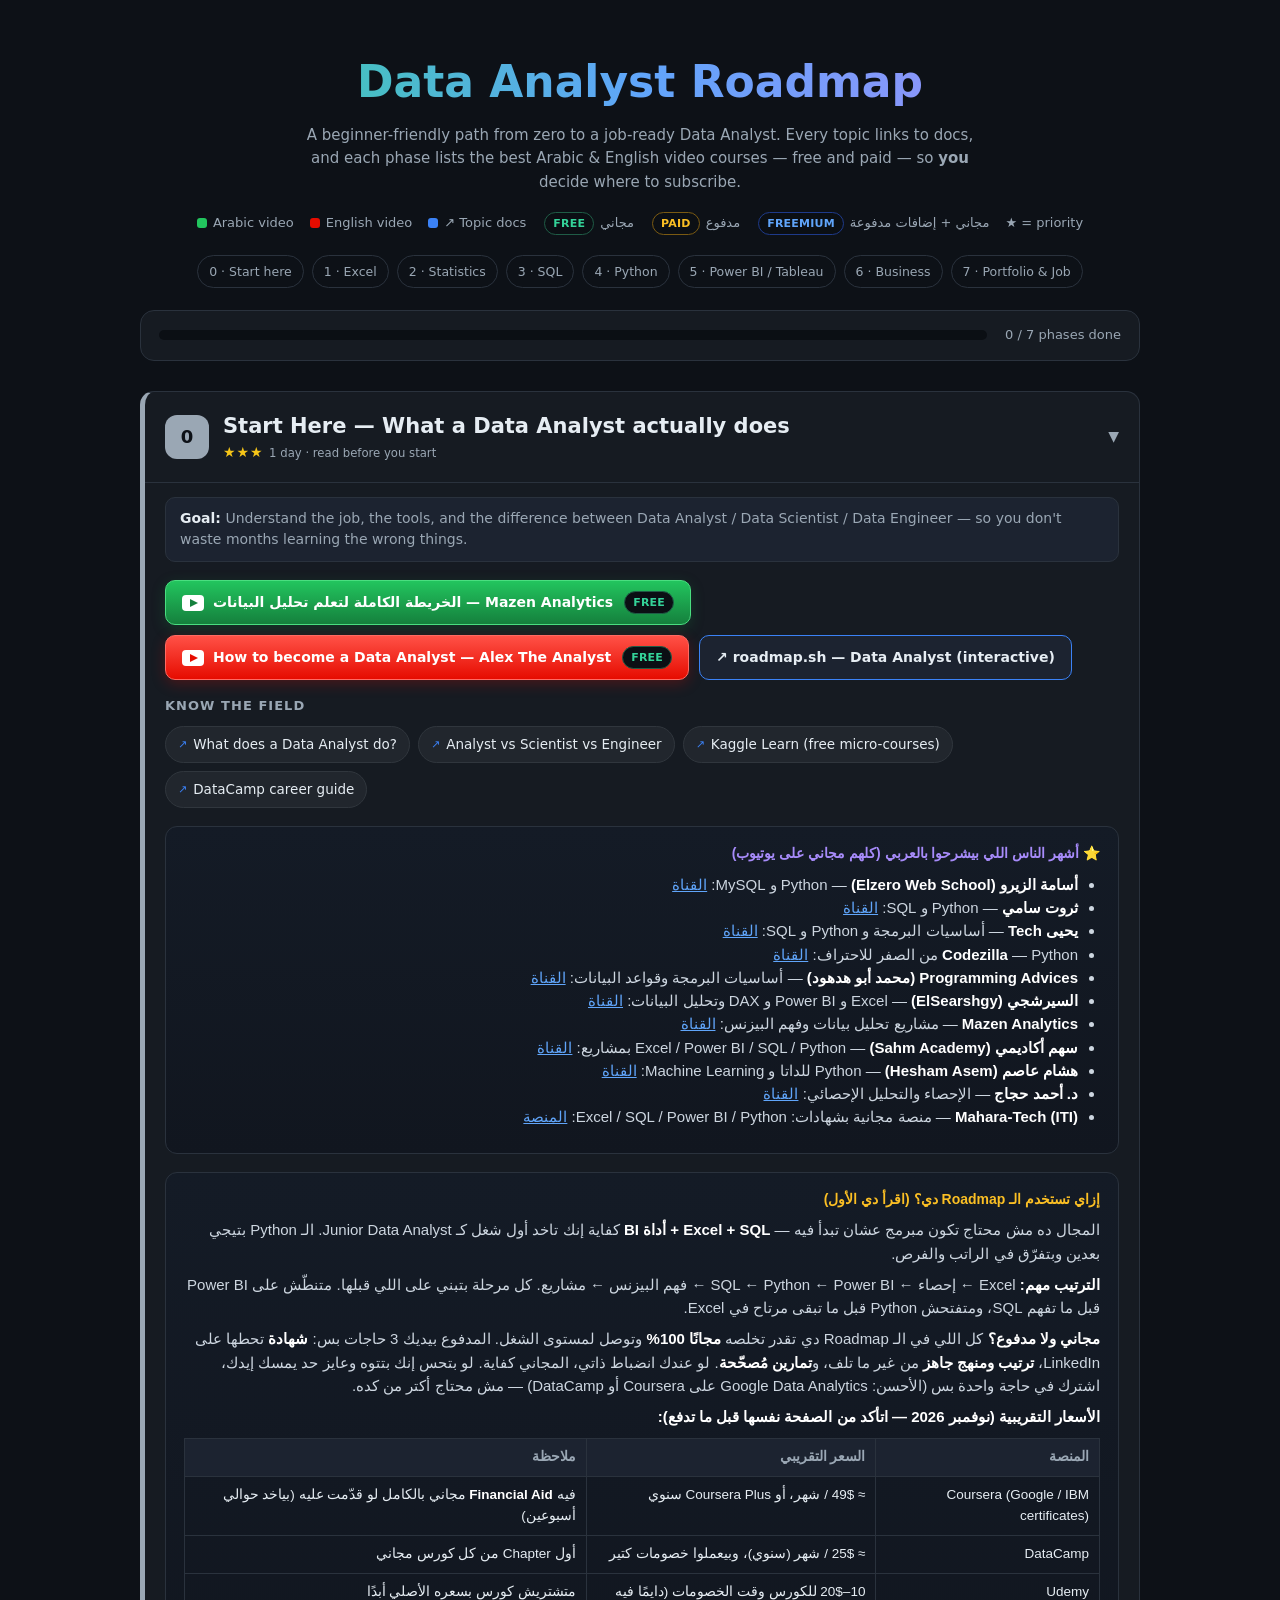
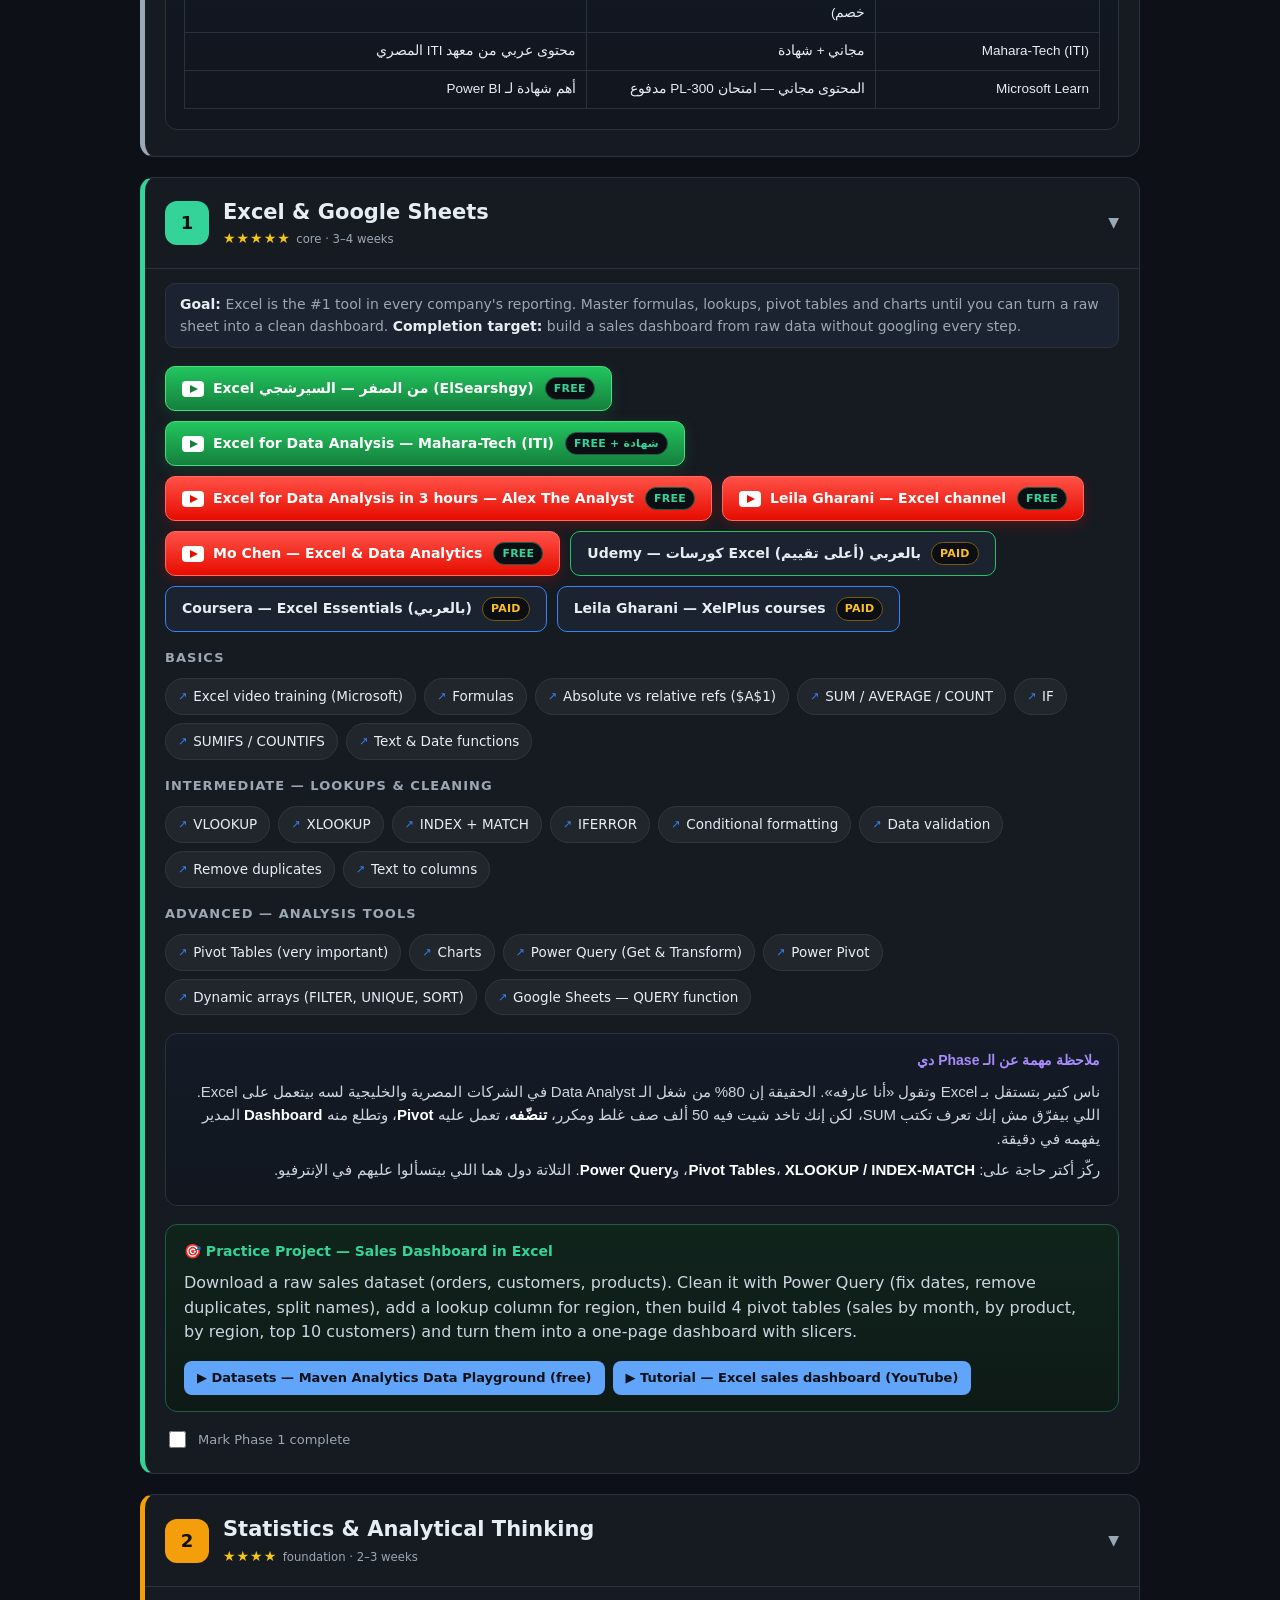
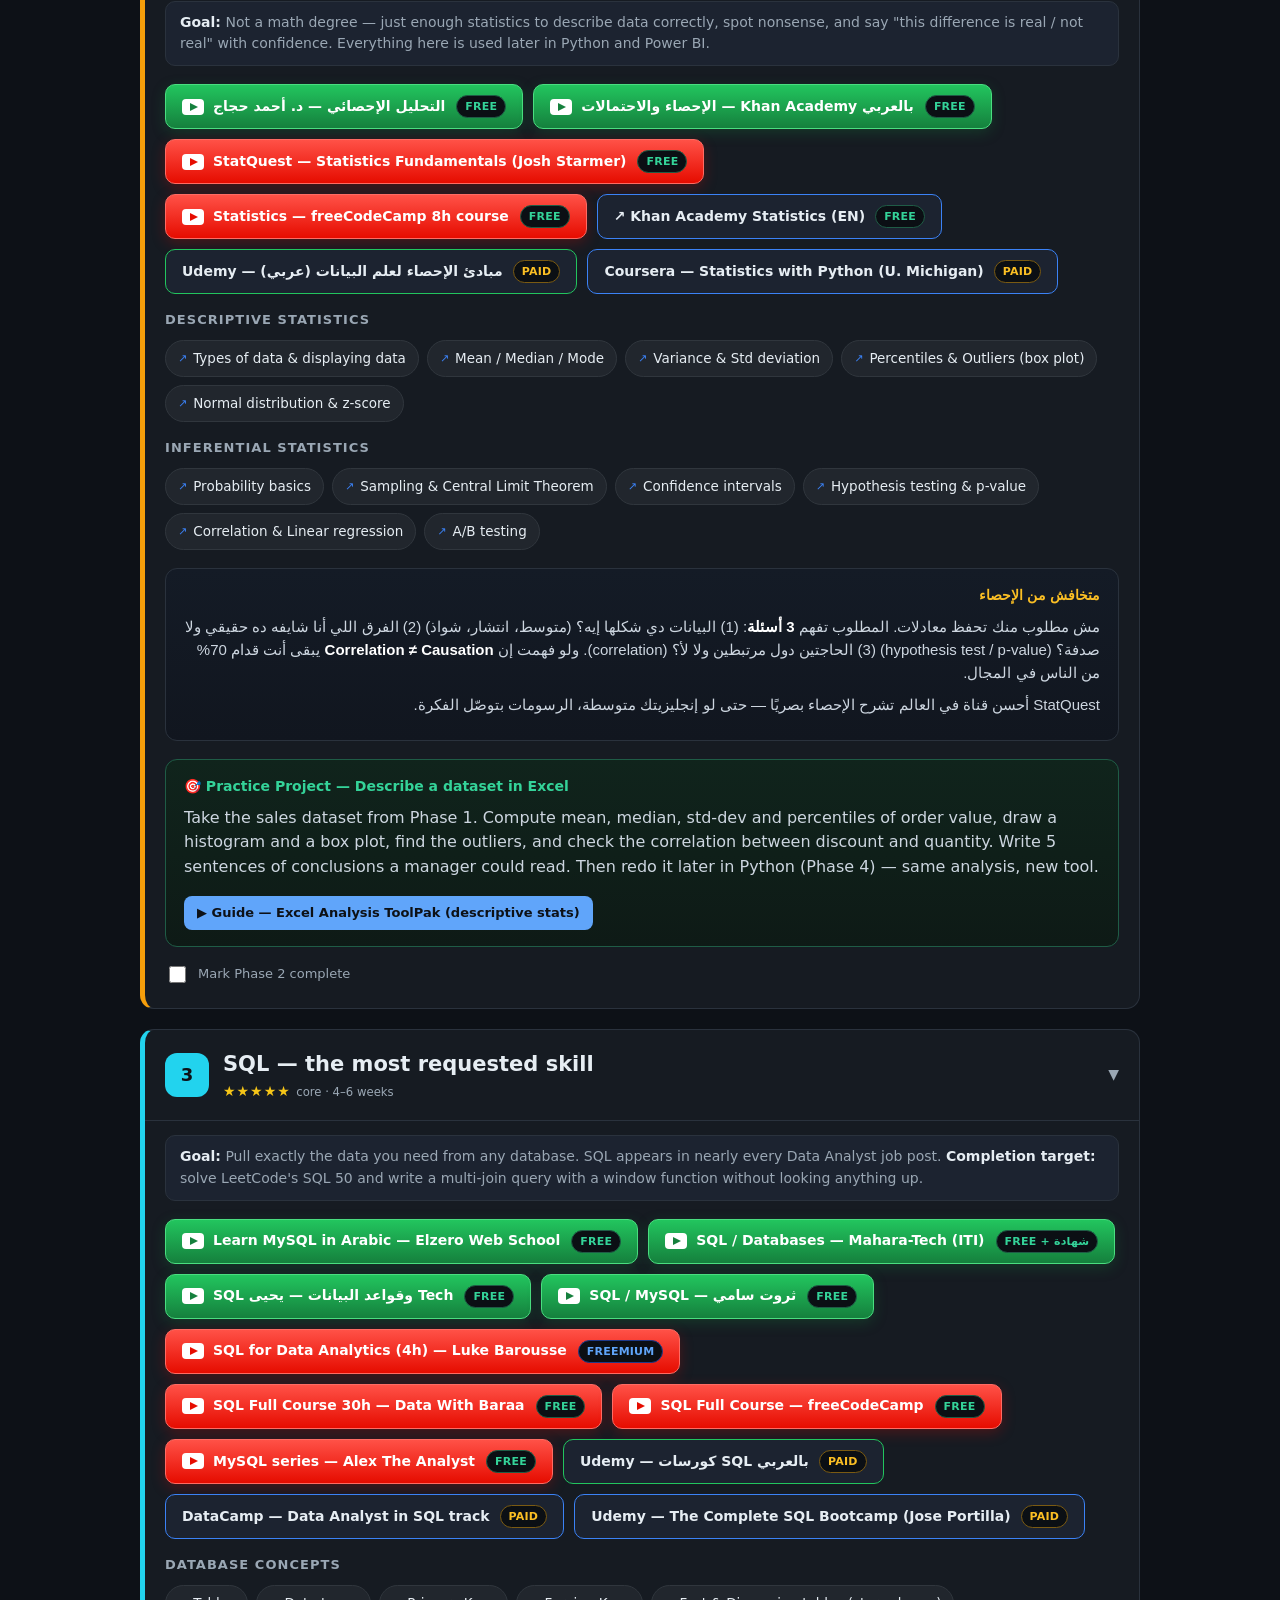
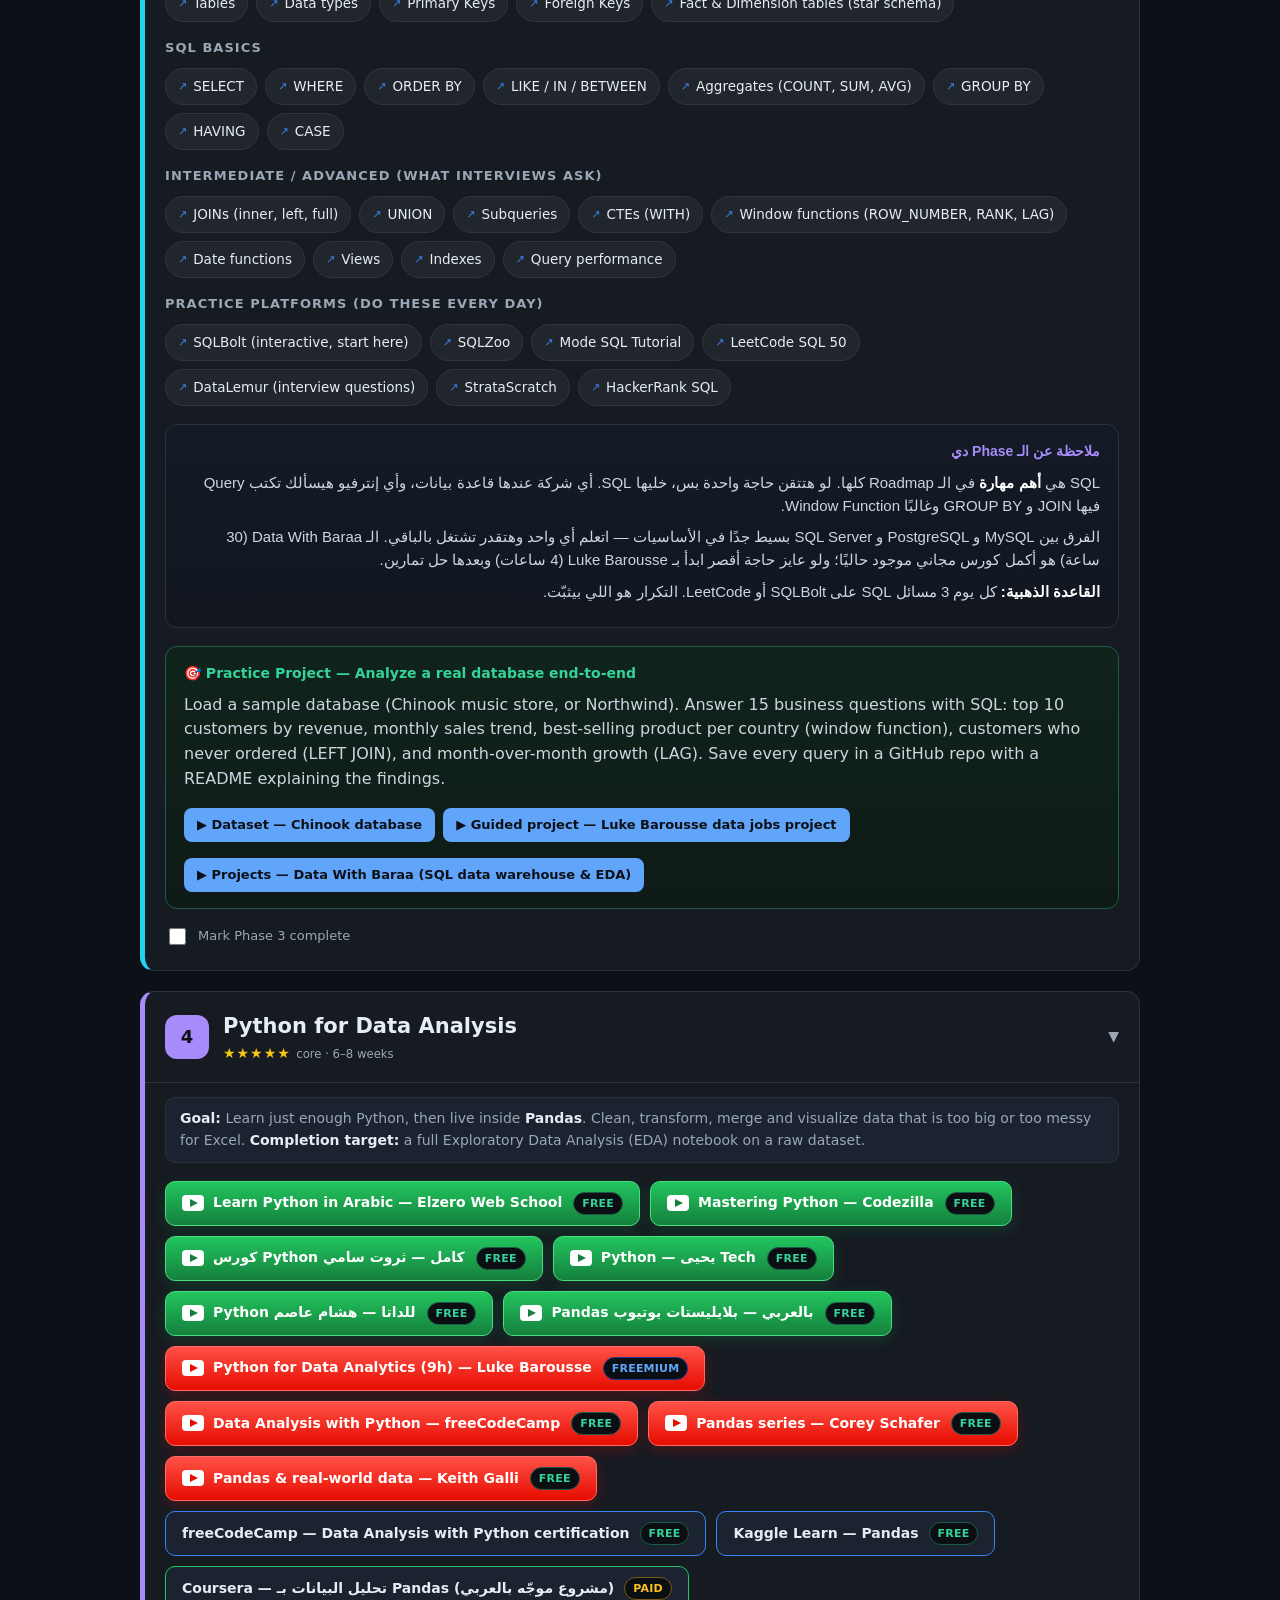
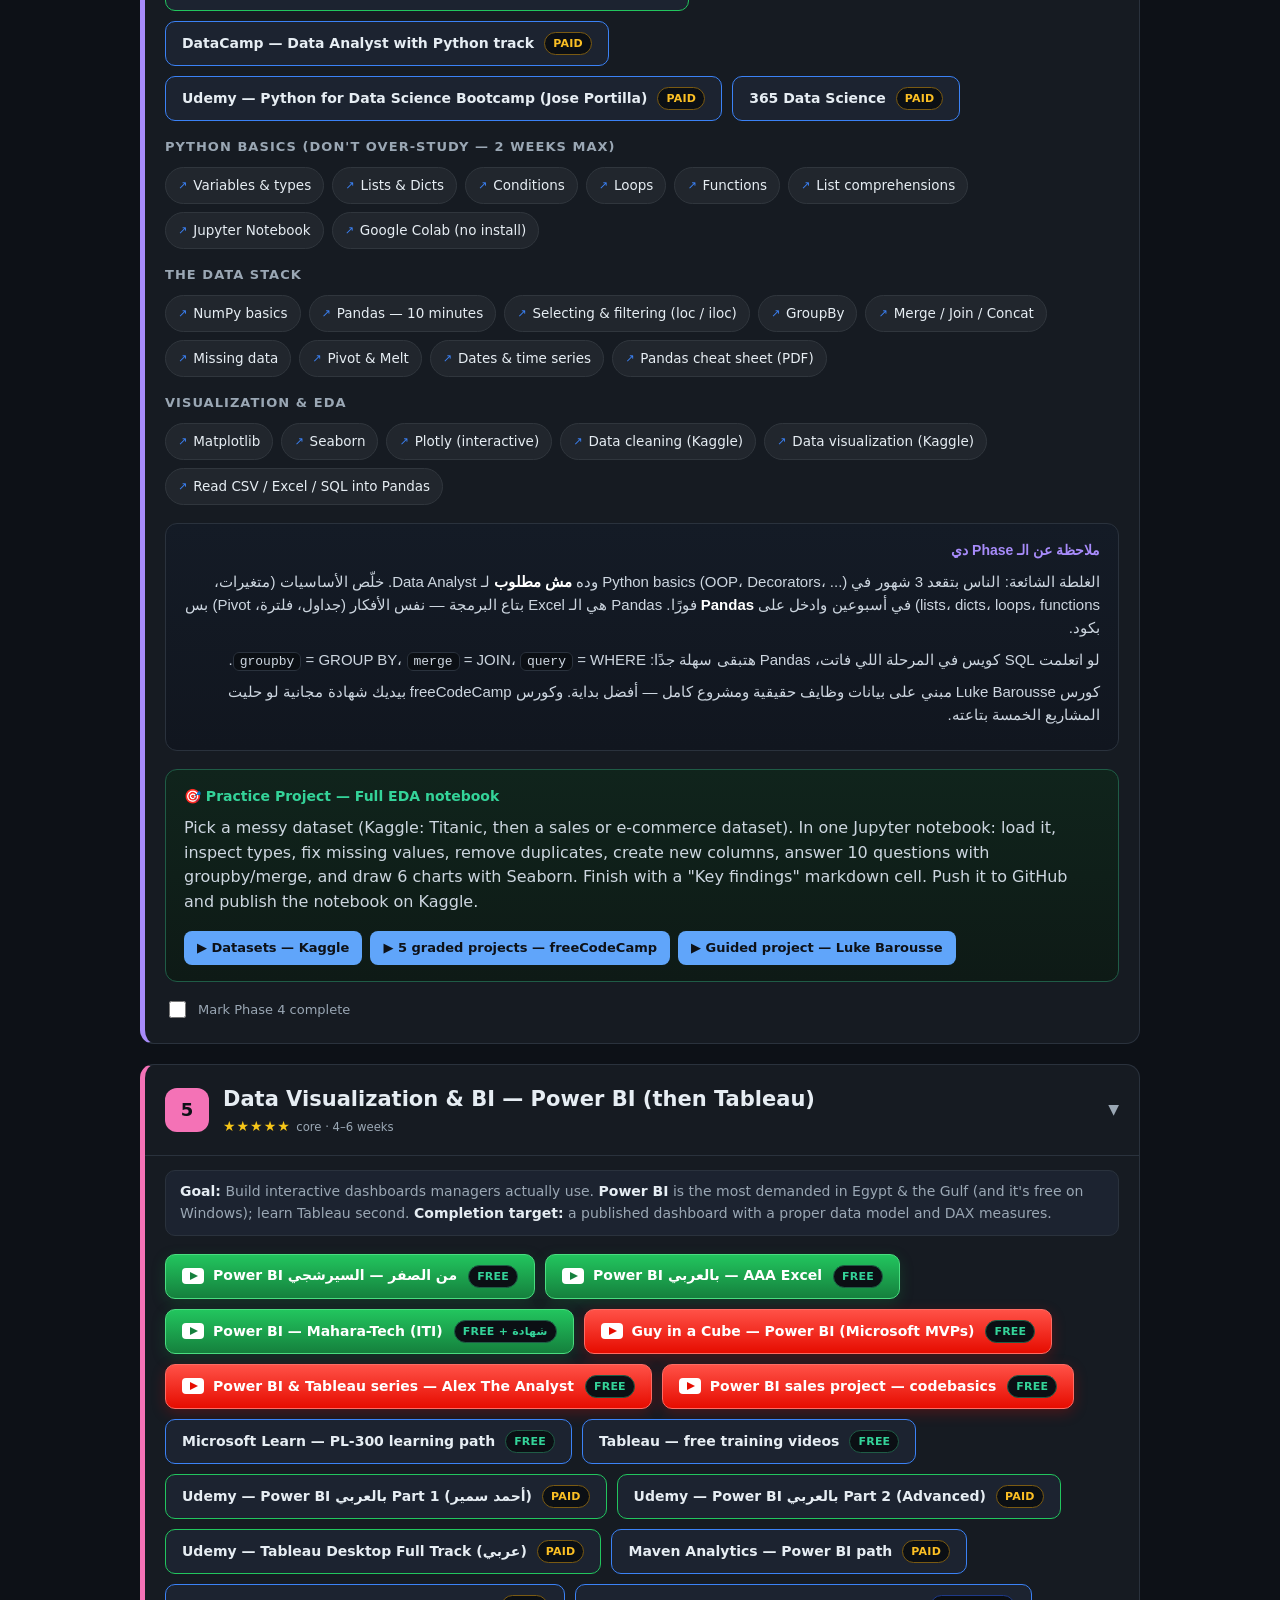
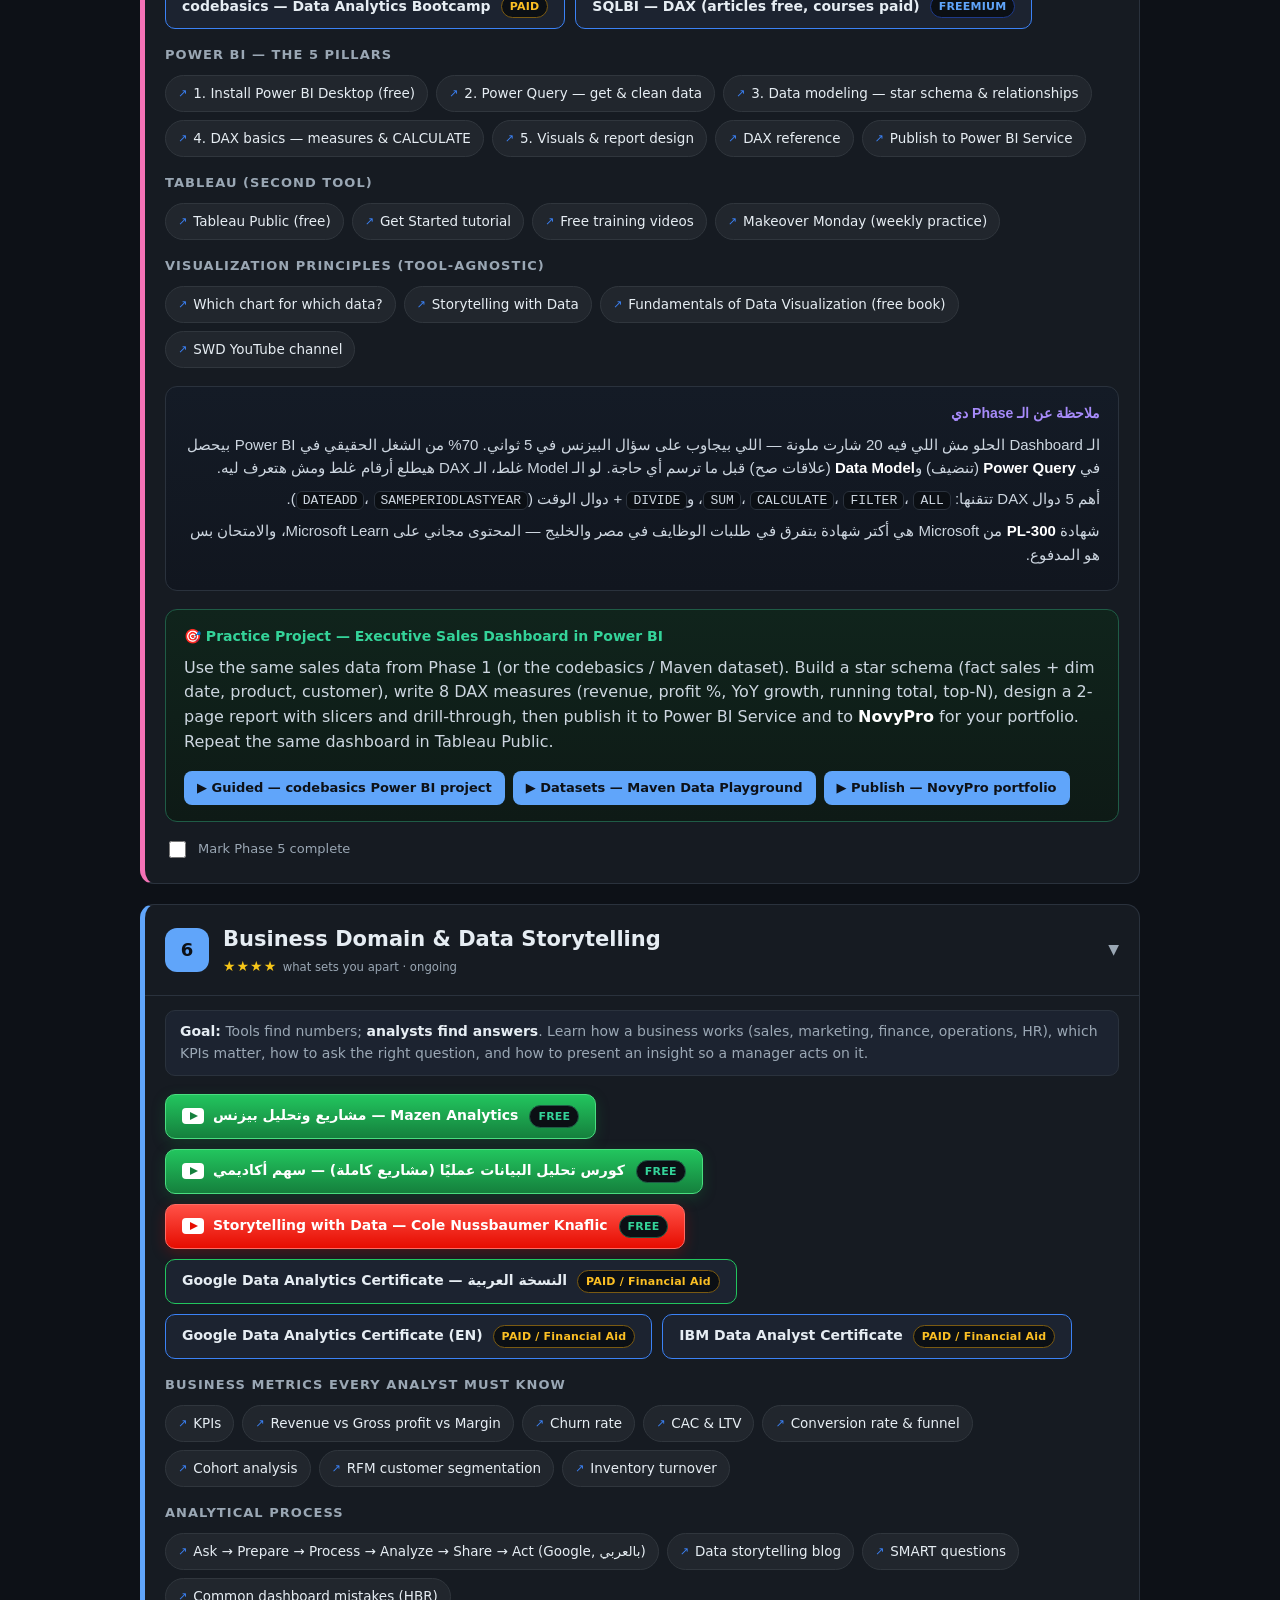
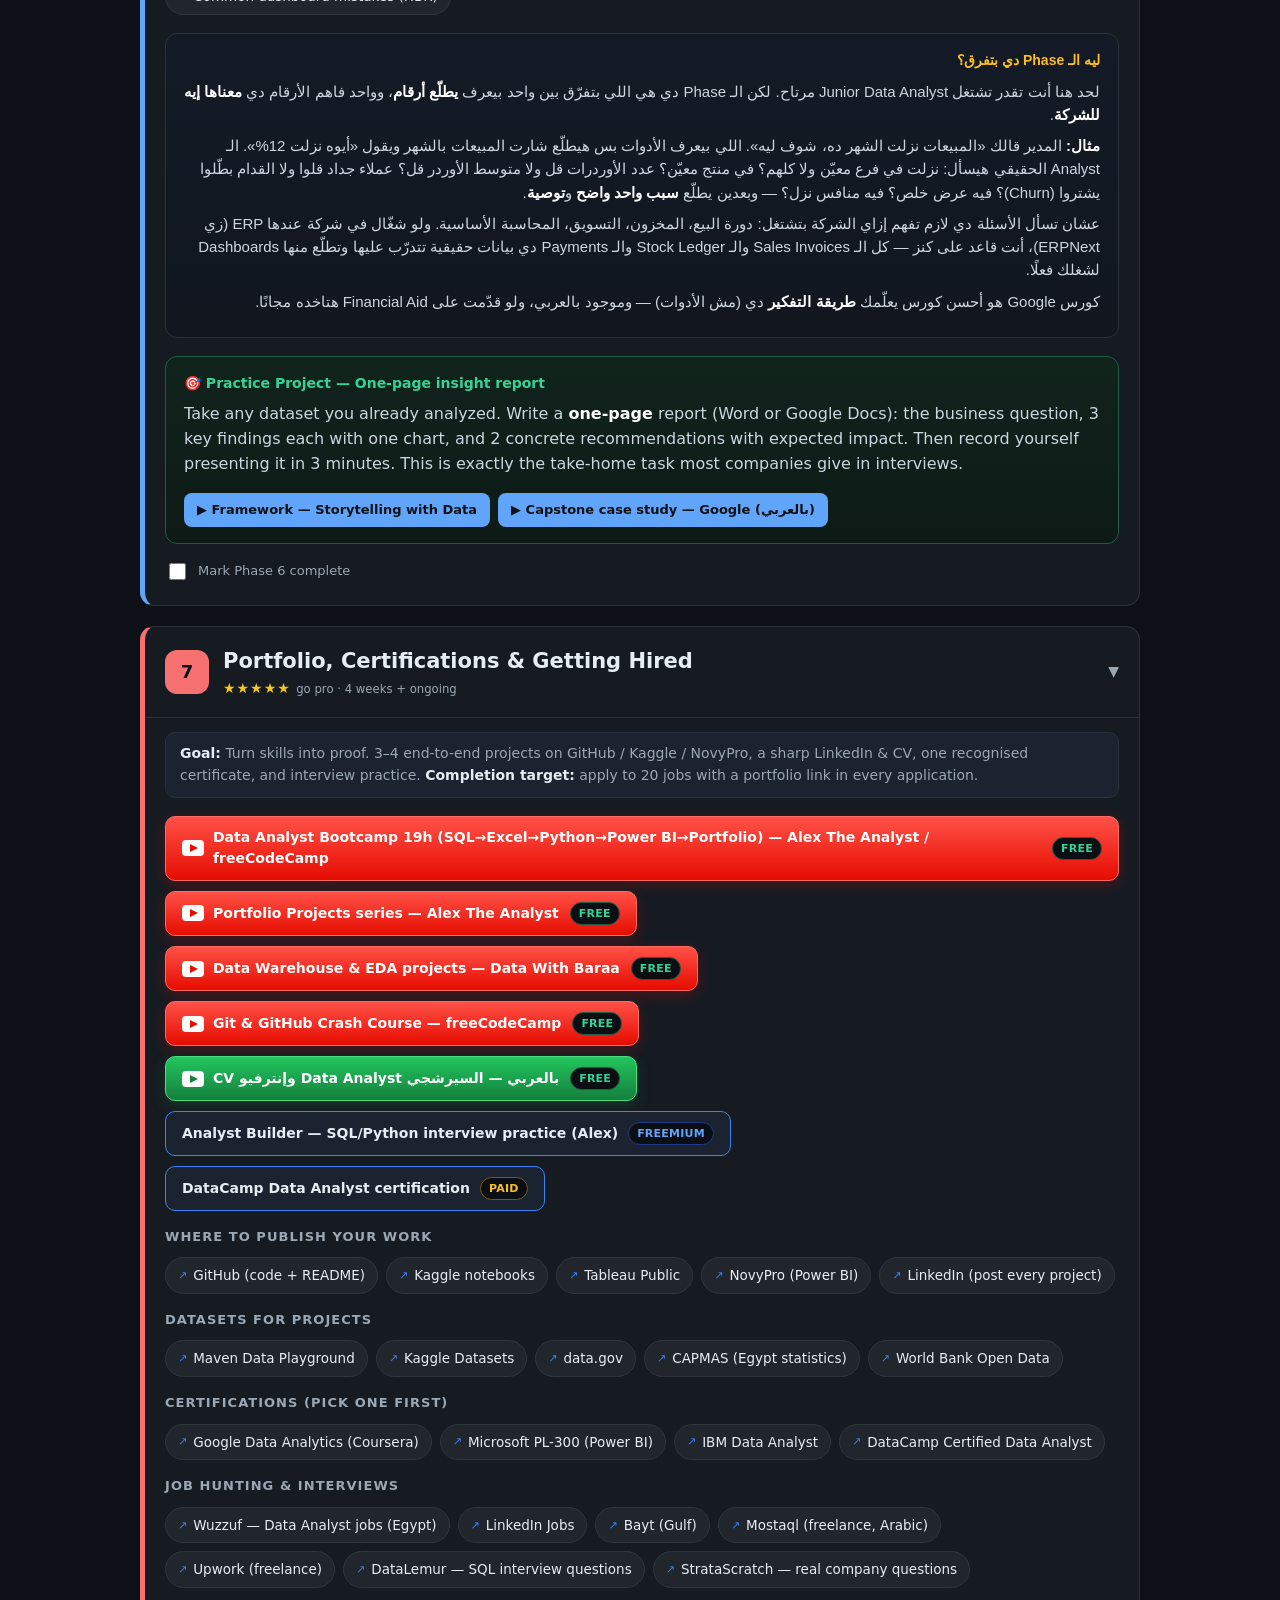
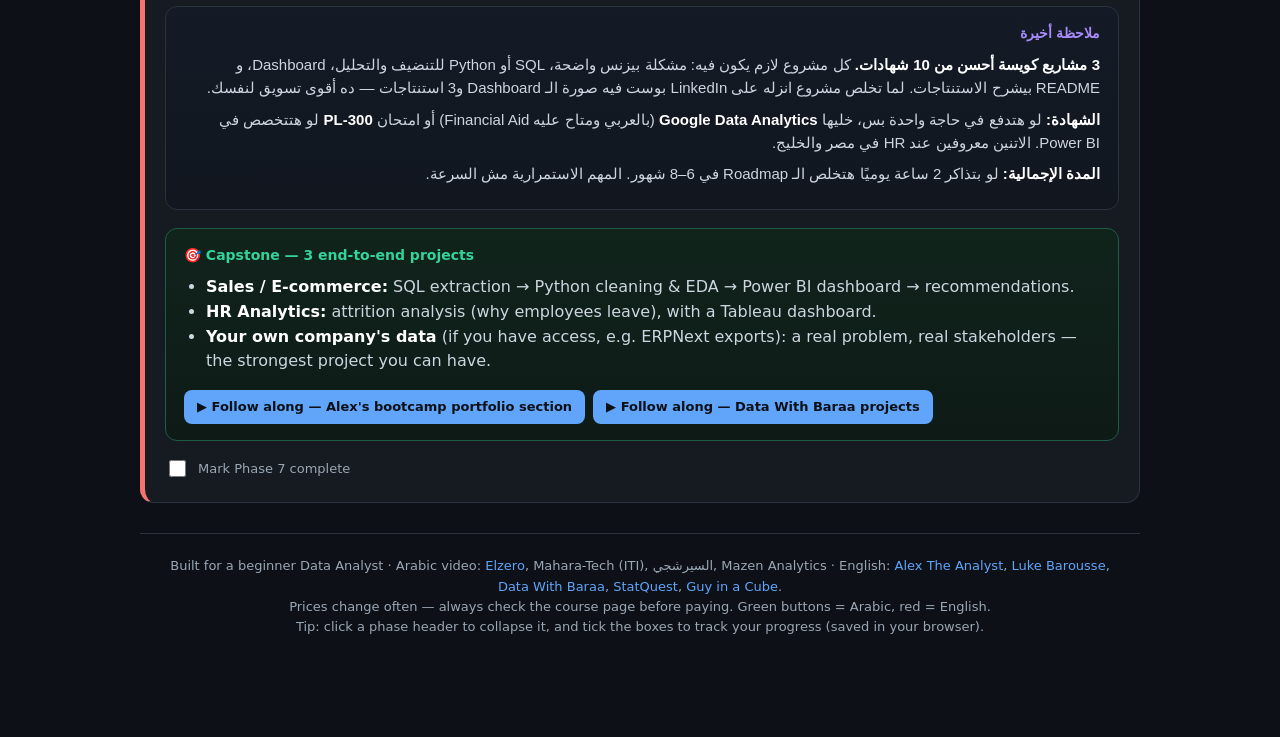
==== data-analysis-roadmap/index.html @ 6655dd27 "feat: add Data Analyst and Frappe roadmap pages Co-Authored-By: Claude Fable 5.1 <noreply@anthropic." ====
<!DOCTYPE html>
<html lang="en">

<head>
  <meta charset="UTF-8">
  <meta name="viewport" content="width=device-width, initial-scale=1.0">
  <title>Data Analyst Roadmap</title>
  <style>
    :root {
      --bg: #0d1117;
      --card: #161b22;
      --card2: #1c2330;
      --line: #2a323d;
      --txt: #e6edf3;
      --muted: #9aa7b4;
      --chip: #21262d;
      --chipbd: #30363d;
      --yt: #ff3b30;
      --docs: #3b82f6;
      --p1: #34d399;
      --p2: #f59e0b;
      --p3: #22d3ee;
      --p4: #a78bfa;
      --p5: #f472b6;
      --p6: #60a5fa;
      --p7: #f87171;
    }

    * {
      box-sizing: border-box
    }

    body {
      margin: 0;
      background: radial-gradient(1200px 600px at 20% -10%, #182031, transparent), var(--bg);
      color: var(--txt);
      font-family: "Segoe UI", system-ui, -apple-system, Roboto, Arial, sans-serif;
      line-height: 1.55;
      padding: 0 16px 80px;
    }

    .wrap {
      max-width: 1000px;
      margin: 0 auto
    }

    header.top {
      padding: 48px 0 8px;
      text-align: center
    }

    header.top h1 {
      font-size: clamp(28px, 5vw, 44px);
      margin: 0 0 8px;
      font-weight: 800;
      background: linear-gradient(90deg, #34d399, #60a5fa, #a78bfa);
      -webkit-background-clip: text;
      background-clip: text;
      color: transparent
    }

    header.top p {
      color: var(--muted);
      max-width: 680px;
      margin: 6px auto;
      font-size: 15px
    }

    .legend {
      display: flex;
      gap: 16px;
      flex-wrap: wrap;
      justify-content: center;
      margin: 18px auto 4px;
      font-size: 13px;
      color: var(--muted)
    }

    .legend span {
      display: inline-flex;
      align-items: center;
      gap: 6px
    }

    .dot {
      width: 10px;
      height: 10px;
      border-radius: 3px;
      display: inline-block
    }

    .progwrap {
      max-width: 1000px;
      margin: 22px auto 30px;
      background: var(--card);
      border: 1px solid var(--line);
      border-radius: 14px;
      padding: 14px 18px;
      display: flex;
      align-items: center;
      gap: 14px
    }

    .progbar {
      flex: 1;
      height: 10px;
      background: #0b0f14;
      border-radius: 20px;
      overflow: hidden
    }

    .progfill {
      height: 100%;
      width: 0;
      background: linear-gradient(90deg, #34d399, #60a5fa);
      transition: width .3s
    }

    .progtxt {
      font-size: 13px;
      color: var(--muted);
      white-space: nowrap;
      min-width: 120px;
      text-align: right
    }

    .phase {
      background: var(--card);
      border: 1px solid var(--line);
      border-left: 5px solid var(--pc, #60a5fa);
      border-radius: 14px;
      margin: 0 0 20px;
      overflow: hidden
    }

    .phead {
      display: flex;
      align-items: center;
      gap: 14px;
      padding: 18px 20px;
      cursor: pointer;
      user-select: none
    }

    .pnum {
      flex: none;
      width: 44px;
      height: 44px;
      border-radius: 12px;
      display: grid;
      place-items: center;
      font-weight: 800;
      font-size: 18px;
      color: #0d1117;
      background: var(--pc)
    }

    .ptitle {
      flex: 1;
      min-width: 0
    }

    .ptitle h2 {
      margin: 0;
      font-size: clamp(17px, 2.4vw, 21px);
      font-weight: 700
    }

    .stars {
      color: #f5c518;
      font-size: 14px;
      letter-spacing: 1px
    }

    .stars small {
      color: var(--muted);
      letter-spacing: 0
    }

    .chev {
      flex: none;
      color: var(--muted);
      transition: transform .25s;
      font-size: 14px
    }

    .phase.collapsed .chev {
      transform: rotate(-90deg)
    }

    .pbody {
      padding: 0 20px 22px;
      border-top: 1px solid var(--line)
    }

    .phase.collapsed .pbody {
      display: none
    }

    .goal {
      color: var(--muted);
      font-size: 14px;
      margin: 14px 0 18px;
      padding: 10px 14px;
      background: var(--card2);
      border-radius: 10px;
      border: 1px solid var(--line)
    }

    .goal b {
      color: var(--txt)
    }

    .grp {
      margin: 16px 0
    }

    .grp h3 {
      font-size: 13px;
      text-transform: uppercase;
      letter-spacing: .08em;
      color: var(--muted);
      margin: 0 0 10px;
      font-weight: 700
    }

    .chips {
      display: flex;
      flex-wrap: wrap;
      gap: 8px
    }

    a.chip {
      display: inline-flex;
      align-items: center;
      gap: 6px;
      background: var(--chip);
      border: 1px solid var(--chipbd);
      color: var(--txt);
      text-decoration: none;
      padding: 7px 12px;
      border-radius: 20px;
      font-size: 13.5px;
      transition: .15s
    }

    a.chip:hover {
      border-color: var(--docs);
      background: #1b2432;
      transform: translateY(-1px)
    }

    a.chip::before {
      content: "↗";
      color: var(--docs);
      font-size: 11px
    }

    .videos {
      display: flex;
      flex-wrap: wrap;
      gap: 10px;
      margin: 16px 0 4px
    }

    a.ytbtn {
      display: inline-flex;
      align-items: center;
      gap: 9px;
      text-decoration: none;
      font-weight: 600;
      font-size: 14px;
      padding: 10px 16px;
      border-radius: 10px;
      color: #fff;
      background: linear-gradient(180deg, #ff5147, #e60c00);
      border: 1px solid #ff6b63;
      box-shadow: 0 4px 14px rgba(230, 12, 0, .25);
      transition: .15s
    }

    a.ytbtn:hover {
      transform: translateY(-1px);
      box-shadow: 0 6px 18px rgba(230, 12, 0, .4)
    }

    a.ytbtn .yi {
      width: 22px;
      height: 16px;
      background: #fff;
      border-radius: 4px;
      position: relative;
      flex: none
    }

    a.ytbtn .yi::after {
      content: "";
      position: absolute;
      left: 8px;
      top: 4px;
      border-left: 8px solid #e60c00;
      border-top: 4px solid transparent;
      border-bottom: 4px solid transparent
    }

    a.ytbtn.ar {
      background: linear-gradient(180deg, #22c55e, #15803d);
      border-color: #4ade80;
      box-shadow: 0 4px 14px rgba(21, 128, 61, .28)
    }

    a.ytbtn.ar .yi::after {
      border-left-color: #15803d
    }

    a.doclink {
      display: inline-flex;
      align-items: center;
      gap: 8px;
      text-decoration: none;
      font-weight: 600;
      font-size: 14px;
      padding: 10px 16px;
      border-radius: 10px;
      color: var(--txt);
      background: var(--card2);
      border: 1px solid var(--docs)
    }

    a.doclink:hover {
      background: #1b2838
    }

    a.doclink.ar {
      border-color: #22c55e
    }

    .tag {
      font-size: 11px;
      padding: 2px 8px;
      border-radius: 20px;
      background: #0b0f14;
      border: 1px solid var(--line);
      color: var(--muted);
      margin-left: 2px;
      font-weight: 700;
      letter-spacing: .02em
    }

    .tag.free {
      color: #34d399;
      border-color: #1f5c46
    }

    .tag.paid {
      color: #fbbf24;
      border-color: #7a5a12
    }

    .tag.mix {
      color: #60a5fa;
      border-color: #1e3a8a
    }

    .note {
      margin: 18px 0 4px;
      padding: 16px 18px;
      border-radius: 12px;
      border: 1px solid var(--line);
      background: linear-gradient(180deg, #141b26, #11161f)
    }

    .note.ar {
      direction: rtl;
      text-align: right;
      font-family: "Segoe UI", "Tahoma", sans-serif;
      font-size: 15px
    }

    .note h4 {
      margin: 0 0 8px;
      font-size: 14px;
      color: var(--p4)
    }

    .note.tip h4 {
      color: #fbbf24
    }

    .note.proj {
      background: linear-gradient(180deg, #10241c, #0e1a16);
      border-color: #1f5c46
    }

    .note.proj h4 {
      color: #34d399
    }

    .note.proj .ptutorial {
      display: inline-flex;
      align-items: center;
      gap: 7px;
      margin-top: 8px;
      text-decoration: none;
      font-size: 13px;
      font-weight: 600;
      color: #0d1117;
      background: #34d399;
      padding: 7px 13px;
      border-radius: 8px
    }

    .note.proj .ptutorial:hover {
      background: #2bbd85
    }

    .note.proj .ptutorial.ar {
      background: #22c55e
    }

    .note.proj .ptutorial.eng {
      background: #60a5fa
    }

    .note.proj .tutrow {
      display: flex;
      flex-wrap: wrap;
      gap: 8px
    }

    .note p {
      margin: 8px 0;
      color: #cdd6e0
    }

    .note ul {
      margin: 8px 0;
      padding-inline-start: 22px;
      color: #cdd6e0
    }

    .note b {
      color: #fff
    }

    .note code {
      background: #0b0f14;
      border: 1px solid var(--line);
      padding: 1px 6px;
      border-radius: 6px;
      font-size: 13px
    }

    ol.reading {
      margin: 8px 0;
      padding-inline-start: 20px
    }

    ol.reading li {
      margin: 7px 0
    }

    ol.reading a {
      color: var(--p6);
      text-decoration: none
    }

    ol.reading a:hover {
      text-decoration: underline
    }

    table.price {
      width: 100%;
      border-collapse: collapse;
      font-size: 13.5px;
      margin: 10px 0 4px
    }

    table.price th,
    table.price td {
      border: 1px solid var(--line);
      padding: 8px 10px;
      text-align: right;
      vertical-align: top
    }

    table.price th {
      background: var(--card2);
      color: var(--muted);
      font-weight: 700
    }

    .check {
      display: flex;
      align-items: center;
      gap: 9px;
      margin: 16px 0 0;
      font-size: 13px;
      color: var(--muted);
      cursor: pointer;
      user-select: none
    }

    .check input {
      width: 17px;
      height: 17px;
      accent-color: #34d399;
      cursor: pointer
    }

    footer {
      max-width: 1000px;
      margin: 30px auto 0;
      padding: 22px;
      text-align: center;
      color: var(--muted);
      font-size: 13px;
      border-top: 1px solid var(--line)
    }

    footer a {
      color: var(--p6);
      text-decoration: none
    }

    .anchorlinks {
      display: flex;
      gap: 8px;
      flex-wrap: wrap;
      justify-content: center;
      margin: 8px 0 22px
    }

    .anchorlinks a {
      font-size: 12.5px;
      color: var(--muted);
      text-decoration: none;
      padding: 6px 11px;
      border: 1px solid var(--line);
      border-radius: 20px
    }

    .anchorlinks a:hover {
      color: var(--txt);
      border-color: var(--docs)
    }
  </style>
</head>

<body>
  <div class="wrap">
    <header class="top">
      <h1>Data Analyst Roadmap</h1>
      <p>A beginner-friendly path from zero to a job-ready Data Analyst. Every topic links to docs, and each phase lists
        the best Arabic &amp; English video courses — free and paid — so <b>you</b> decide where to subscribe.</p>
      <div class="legend">
        <span><span class="dot" style="background:#22c55e"></span>Arabic video</span>
        <span><span class="dot" style="background:#e60c00"></span>English video</span>
        <span><span class="dot" style="background:#3b82f6"></span>↗ Topic docs</span>
        <span><span class="tag free">FREE</span> مجاني</span>
        <span><span class="tag paid">PAID</span> مدفوع</span>
        <span><span class="tag mix">FREEMIUM</span> مجاني + إضافات مدفوعة</span>
        <span>★ = priority</span>
      </div>
    </header>

    <div class="anchorlinks">
      <a href="#p0">0 · Start here</a><a href="#p1">1 · Excel</a><a href="#p2">2 · Statistics</a><a href="#p3">3 ·
        SQL</a>
      <a href="#p4">4 · Python</a><a href="#p5">5 · Power BI / Tableau</a><a href="#p6">6 · Business</a><a
        href="#p7">7 · Portfolio &amp; Job</a>
    </div>

    <div class="progwrap">
      <div class="progbar">
        <div class="progfill" id="pf"></div>
      </div>
      <div class="progtxt" id="pt">0 / 7 phases done</div>
    </div>

    <!-- PHASE 0 : START HERE -->
    <section class="phase" id="p0" style="--pc:#9aa7b4">
      <div class="phead">
        <div class="pnum">0</div>
        <div class="ptitle">
          <h2>Start Here — What a Data Analyst actually does</h2>
          <div class="stars">★★★ <small>1 day · read before you start</small></div>
        </div>
        <div class="chev">▼</div>
      </div>
      <div class="pbody">
        <div class="goal"><b>Goal:</b> Understand the job, the tools, and the difference between Data Analyst / Data
          Scientist / Data Engineer — so you don't waste months learning the wrong things.</div>
        <div class="videos">
          <a class="ytbtn ar"
            href="https://www.youtube.com/results?search_query=Mazen+Analytics+%D8%A7%D9%84%D8%AE%D8%B1%D9%8A%D8%B7%D8%A9+%D8%A7%D9%84%D9%83%D8%A7%D9%85%D9%84%D8%A9+%D9%84%D8%AA%D8%B9%D9%84%D9%85+%D8%AA%D8%AD%D9%84%D9%8A%D9%84+%D8%A7%D9%84%D8%A8%D9%8A%D8%A7%D9%86%D8%A7%D8%AA"
            target="_blank"><span class="yi"></span>الخريطة الكاملة لتعلم تحليل البيانات — Mazen Analytics <span
              class="tag free">FREE</span></a>
          <a class="ytbtn"
            href="https://www.youtube.com/results?search_query=Alex+The+Analyst+how+to+become+a+data+analyst+2025"
            target="_blank"><span class="yi"></span>How to become a Data Analyst — Alex The Analyst <span
              class="tag free">FREE</span></a>
          <a class="doclink" href="https://roadmap.sh/data-analyst" target="_blank">↗ roadmap.sh — Data Analyst
            (interactive)</a>
        </div>
        <div class="grp">
          <h3>Know the field</h3>
          <div class="chips">
            <a class="chip" href="https://www.coursera.org/articles/what-does-a-data-analyst-do-a-career-guide"
              target="_blank">What does a Data Analyst do?</a>
            <a class="chip" href="https://www.coursera.org/articles/data-analyst-vs-data-scientist"
              target="_blank">Analyst vs Scientist vs Engineer</a>
            <a class="chip" href="https://www.kaggle.com/learn" target="_blank">Kaggle Learn (free micro-courses)</a>
            <a class="chip" href="https://www.datacamp.com/blog/how-to-become-a-data-analyst" target="_blank">DataCamp
              career guide</a>
          </div>
        </div>
        <div class="note ar">
          <h4>⭐ أشهر الناس اللي بيشرحوا بالعربي (كلهم مجاني على يوتيوب)</h4>
          <ul>
            <li><b>أسامة الزيرو (Elzero Web School)</b> — Python و MySQL: <a
                href="https://www.youtube.com/@ElzeroWebSchool" target="_blank" style="color:#60a5fa">القناة</a></li>
            <li><b>ثروت سامي</b> — Python و SQL: <a
                href="https://www.youtube.com/results?search_query=%D8%AB%D8%B1%D9%88%D8%AA+%D8%B3%D8%A7%D9%85%D9%8A"
                target="_blank" style="color:#60a5fa">القناة</a></li>
            <li><b>يحيى Tech</b> — أساسيات البرمجة و Python و SQL: <a
                href="https://www.youtube.com/results?search_query=Yehia+Tech+%D9%8A%D8%AD%D9%8A%D9%89+tech"
                target="_blank" style="color:#60a5fa">القناة</a></li>
            <li><b>Codezilla</b> — Python من الصفر للاحتراف: <a
                href="https://www.youtube.com/results?search_query=Codezilla" target="_blank"
                style="color:#60a5fa">القناة</a></li>
            <li><b>Programming Advices (محمد أبو هدهود)</b> — أساسيات البرمجة وقواعد البيانات: <a
                href="https://www.youtube.com/@ProgrammingAdvices" target="_blank" style="color:#60a5fa">القناة</a></li>
            <li><b>السيرشجي (ElSearshgy)</b> — Excel و Power BI و DAX وتحليل البيانات: <a
                href="https://www.youtube.com/results?search_query=%D8%A7%D9%84%D8%B3%D9%8A%D8%B1%D8%B4%D8%AC%D9%89"
                target="_blank" style="color:#60a5fa">القناة</a></li>
            <li><b>Mazen Analytics</b> — مشاريع تحليل بيانات وفهم البيزنس: <a
                href="https://www.youtube.com/results?search_query=Mazen+Analytics" target="_blank"
                style="color:#60a5fa">القناة</a></li>
            <li><b>سهم أكاديمي (Sahm Academy)</b> — Excel / Power BI / SQL / Python بمشاريع: <a
                href="https://www.youtube.com/results?search_query=%D8%B3%D9%87%D9%85+%D8%A3%D9%83%D8%A7%D8%AF%D9%8A%D9%85%D9%8A"
                target="_blank" style="color:#60a5fa">القناة</a></li>
            <li><b>هشام عاصم (Hesham Asem)</b> — Python للداتا و Machine Learning: <a
                href="https://www.youtube.com/results?search_query=Hesham+Asem" target="_blank"
                style="color:#60a5fa">القناة</a></li>
            <li><b>د. أحمد حجاج</b> — الإحصاء والتحليل الإحصائي: <a
                href="https://www.youtube.com/results?search_query=Dr+Ahmed+Hagag" target="_blank"
                style="color:#60a5fa">القناة</a></li>
            <li><b>Mahara-Tech (ITI)</b> — منصة مجانية بشهادات: Excel / SQL / Power BI / Python: <a
                href="https://maharatech.gov.eg/" target="_blank" style="color:#60a5fa">المنصة</a></li>
          </ul>
        </div>
        <div class="note ar tip">
          <h4>إزاي تستخدم الـ Roadmap دي؟ (اقرأ دي الأول)</h4>
          <p>المجال ده مش محتاج تكون مبرمج عشان تبدأ فيه — <b>Excel + SQL + أداة BI</b> كفاية إنك تاخد أول شغل كـ Junior
            Data Analyst. الـ Python بتيجي بعدين وبتفرّق في الراتب والفرص.</p>
          <p><b>الترتيب مهم:</b> Excel ← إحصاء ← SQL ← Python ← Power BI ← فهم البيزنس ← مشاريع. كل مرحلة بتبني على
            اللي قبلها. متنطّش على Power BI قبل ما تفهم SQL، ومتفتحش Python قبل ما تبقى مرتاح في Excel.</p>
          <p><b>مجاني ولا مدفوع؟</b> كل اللي في الـ Roadmap دي تقدر تخلصه <b>مجانًا 100%</b> وتوصل لمستوى الشغل. المدفوع
            بيديك 3 حاجات بس: <b>شهادة</b> تحطها على LinkedIn، <b>ترتيب ومنهج جاهز</b> من غير ما تلف، و<b>تمارين
              مُصحّحة</b>. لو عندك انضباط ذاتي، المجاني كفاية. لو بتحس إنك بتتوه وعايز حد يمسك إيدك، اشترك في حاجة
            واحدة بس (الأحسن: Google Data Analytics على Coursera أو DataCamp) — مش محتاج أكتر من كده.</p>
          <p><b>الأسعار التقريبية (نوفمبر 2026 — اتأكد من الصفحة نفسها قبل ما تدفع):</b></p>
          <table class="price">
            <tr>
              <th>المنصة</th>
              <th>السعر التقريبي</th>
              <th>ملاحظة</th>
            </tr>
            <tr>
              <td>Coursera (Google / IBM certificates)</td>
              <td>≈ 49$ / شهر، أو Coursera Plus سنوي</td>
              <td>فيه <b>Financial Aid</b> مجاني بالكامل لو قدّمت عليه (بياخد حوالي أسبوعين)</td>
            </tr>
            <tr>
              <td>DataCamp</td>
              <td>≈ 25$ / شهر (سنوي)، وبيعملوا خصومات كتير</td>
              <td>أول Chapter من كل كورس مجاني</td>
            </tr>
            <tr>
              <td>Udemy</td>
              <td>10–20$ للكورس وقت الخصومات (دايمًا فيه خصم)</td>
              <td>متشتريش كورس بسعره الأصلي أبدًا</td>
            </tr>
            <tr>
              <td>Mahara-Tech (ITI)</td>
              <td>مجاني + شهادة</td>
              <td>محتوى عربي من معهد ITI المصري</td>
            </tr>
            <tr>
              <td>Microsoft Learn</td>
              <td>المحتوى مجاني — امتحان PL-300 مدفوع</td>
              <td>أهم شهادة لـ Power BI</td>
            </tr>
          </table>
        </div>
      </div>
    </section>

    <!-- PHASE 1 : EXCEL -->
    <section class="phase" id="p1" style="--pc:var(--p1)">
      <div class="phead">
        <div class="pnum">1</div>
        <div class="ptitle">
          <h2>Excel &amp; Google Sheets</h2>
          <div class="stars">★★★★★ <small>core · 3–4 weeks</small></div>
        </div>
        <div class="chev">▼</div>
      </div>
      <div class="pbody">
        <div class="goal"><b>Goal:</b> Excel is the #1 tool in every company's reporting. Master formulas, lookups,
          pivot tables and charts until you can turn a raw sheet into a clean dashboard. <b>Completion target:</b>
          build a sales dashboard from raw data without googling every step.</div>
        <div class="videos">
          <a class="ytbtn ar"
            href="https://www.youtube.com/results?search_query=%D8%A7%D9%84%D8%B3%D9%8A%D8%B1%D8%B4%D8%AC%D9%89+%D8%AA%D8%B9%D9%84%D9%85+%D8%A7%D8%B3%D8%A7%D8%B3%D9%8A%D8%A7%D8%AA+%D8%A7%D9%84%D8%A7%D9%83%D8%B3%D9%84&sp=EgIQAw%253D%253D"
            target="_blank"><span class="yi"></span>Excel من الصفر — السيرشجي (ElSearshgy) <span
              class="tag free">FREE</span></a>
          <a class="ytbtn ar" href="https://maharatech.gov.eg/course/search.php?search=Excel" target="_blank"><span
              class="yi"></span>Excel for Data Analysis — Mahara-Tech (ITI) <span class="tag free">FREE +
              شهادة</span></a>
          <a class="ytbtn"
            href="https://www.youtube.com/results?search_query=Alex+The+Analyst+Excel+Data+Analysis+Pivot+Tables+Lookups+Data+Cleaning+3+hour"
            target="_blank"><span class="yi"></span>Excel for Data Analysis in 3 hours — Alex The Analyst <span
              class="tag free">FREE</span></a>
          <a class="ytbtn" href="https://www.youtube.com/@LeilaGharani" target="_blank"><span class="yi"></span>Leila
            Gharani — Excel channel <span class="tag free">FREE</span></a>
          <a class="ytbtn" href="https://www.youtube.com/@MoChen1" target="_blank"><span class="yi"></span>Mo Chen —
            Excel &amp; Data Analytics <span class="tag free">FREE</span></a>
          <a class="doclink ar"
            href="https://www.udemy.com/courses/search/?q=%D8%A7%D9%83%D8%B3%D9%84+%D9%85%D9%86+%D8%A7%D9%84%D8%B5%D9%81%D8%B1+%D9%84%D9%84%D8%A7%D8%AD%D8%AA%D8%B1%D8%A7%D9%81&lang=ar&sort=highest-rated"
            target="_blank">Udemy — كورسات Excel بالعربي (أعلى تقييم) <span class="tag paid">PAID</span></a>
          <a class="doclink" href="https://www.coursera.org/learn/excel-essentials-ar" target="_blank">Coursera —
            Excel Essentials (بالعربي) <span class="tag paid">PAID</span></a>
          <a class="doclink" href="https://www.xelplus.com/courses/" target="_blank">Leila Gharani — XelPlus courses
            <span class="tag paid">PAID</span></a>
        </div>
        <div class="grp">
          <h3>Basics</h3>
          <div class="chips">
            <a class="chip" href="https://support.microsoft.com/en-us/office/excel-video-training-9bc05390-e94c-46af-a5b3-d7c22f6990bb"
              target="_blank">Excel video training (Microsoft)</a>
            <a class="chip" href="https://exceljet.net/formulas" target="_blank">Formulas</a>
            <a class="chip" href="https://exceljet.net/articles/excel-cell-references" target="_blank">Absolute vs
              relative refs ($A$1)</a>
            <a class="chip" href="https://exceljet.net/functions/sum-function" target="_blank">SUM / AVERAGE / COUNT</a>
            <a class="chip" href="https://exceljet.net/functions/if-function" target="_blank">IF</a>
            <a class="chip" href="https://exceljet.net/functions/sumifs-function" target="_blank">SUMIFS /
              COUNTIFS</a>
            <a class="chip" href="https://exceljet.net/functions/text-function" target="_blank">Text &amp; Date
              functions</a>
          </div>
        </div>
        <div class="grp">
          <h3>Intermediate — lookups &amp; cleaning</h3>
          <div class="chips">
            <a class="chip" href="https://exceljet.net/functions/vlookup-function" target="_blank">VLOOKUP</a>
            <a class="chip" href="https://exceljet.net/functions/xlookup-function" target="_blank">XLOOKUP</a>
            <a class="chip" href="https://exceljet.net/functions/index-function" target="_blank">INDEX + MATCH</a>
            <a class="chip" href="https://exceljet.net/functions/iferror-function" target="_blank">IFERROR</a>
            <a class="chip"
              href="https://support.microsoft.com/en-us/office/use-conditional-formatting-to-highlight-information-fed60dfa-1d3f-4e2b-9fe4-5ec1b6d24d5a"
              target="_blank">Conditional formatting</a>
            <a class="chip"
              href="https://support.microsoft.com/en-us/office/apply-data-validation-to-cells-29fecbcc-d1b9-42c1-9d76-eff3ce5f7249"
              target="_blank">Data validation</a>
            <a class="chip"
              href="https://support.microsoft.com/en-us/office/find-and-remove-duplicates-00e35bea-b46a-4d5d-b28e-66a552dc138d"
              target="_blank">Remove duplicates</a>
            <a class="chip"
              href="https://support.microsoft.com/en-us/office/split-text-into-different-columns-with-the-convert-text-to-columns-wizard-30b14928-5550-41f5-97ca-7a3e9c363ed7"
              target="_blank">Text to columns</a>
          </div>
        </div>
        <div class="grp">
          <h3>Advanced — analysis tools</h3>
          <div class="chips">
            <a class="chip"
              href="https://support.microsoft.com/en-us/office/create-a-pivottable-to-analyze-worksheet-data-a9a84538-bfe9-40a9-a8e9-f99134456576"
              target="_blank">Pivot Tables (very important)</a>
            <a class="chip"
              href="https://support.microsoft.com/en-us/office/create-a-chart-from-start-to-finish-0baf399e-dd61-4e18-8a73-b3fd5d5680c2"
              target="_blank">Charts</a>
            <a class="chip" href="https://learn.microsoft.com/en-us/power-query/power-query-what-is-power-query"
              target="_blank">Power Query (Get &amp; Transform)</a>
            <a class="chip" href="https://support.microsoft.com/en-us/office/power-pivot-overview-and-learning-f9001958-7901-4caa-ad80-028a6d2432ed"
              target="_blank">Power Pivot</a>
            <a class="chip" href="https://exceljet.net/articles/dynamic-array-formulas-in-excel" target="_blank">Dynamic
              arrays (FILTER, UNIQUE, SORT)</a>
            <a class="chip" href="https://support.google.com/docs/answer/3093281" target="_blank">Google Sheets —
              QUERY function</a>
          </div>
        </div>
        <div class="note ar">
          <h4>ملاحظة مهمة عن الـ Phase دي</h4>
          <p>ناس كتير بتستقل بـ Excel وتقول «أنا عارفه». الحقيقة إن 80% من شغل الـ Data Analyst في الشركات المصرية
            والخليجية لسه بيتعمل على Excel. اللي بيفرّق مش إنك تعرف تكتب SUM، لكن إنك تاخد شيت فيه 50 ألف صف غلط
            ومكرر، <b>تنضّفه</b>، تعمل عليه <b>Pivot</b>، وتطلع منه <b>Dashboard</b> المدير يفهمه في دقيقة.</p>
          <p>ركّز أكتر حاجة على: <b>Pivot Tables</b>، <b>XLOOKUP / INDEX-MATCH</b>، و<b>Power Query</b>. التلاتة دول
            هما اللي بيتسألوا عليهم في الإنترفيو.</p>
        </div>
        <div class="note proj">
          <h4>🎯 Practice Project — Sales Dashboard in Excel</h4>
          <p>Download a raw sales dataset (orders, customers, products). Clean it with Power Query (fix dates, remove
            duplicates, split names), add a lookup column for region, then build 4 pivot tables (sales by month, by
            product, by region, top 10 customers) and turn them into a one-page dashboard with slicers.</p>
          <div class="tutrow">
            <a class="ptutorial eng" href="https://mavenanalytics.io/data-playground" target="_blank">▶ Datasets —
              Maven Analytics Data Playground (free)</a>
            <a class="ptutorial eng"
              href="https://www.youtube.com/results?search_query=excel+sales+dashboard+tutorial+pivot+tables+slicers"
              target="_blank">▶ Tutorial — Excel sales dashboard (YouTube)</a>
          </div>
        </div>
        <label class="check"><input type="checkbox" data-phase> Mark Phase 1 complete</label>
      </div>
    </section>

    <!-- PHASE 2 : STATISTICS -->
    <section class="phase" id="p2" style="--pc:var(--p2)">
      <div class="phead">
        <div class="pnum">2</div>
        <div class="ptitle">
          <h2>Statistics &amp; Analytical Thinking</h2>
          <div class="stars">★★★★ <small>foundation · 2–3 weeks</small></div>
        </div>
        <div class="chev">▼</div>
      </div>
      <div class="pbody">
        <div class="goal"><b>Goal:</b> Not a math degree — just enough statistics to describe data correctly, spot
          nonsense, and say "this difference is real / not real" with confidence. Everything here is used later in
          Python and Power BI.</div>
        <div class="videos">
          <a class="ytbtn ar"
            href="https://www.youtube.com/results?search_query=Dr+Ahmed+Hagag+Statistical+Analysis+%D8%A7%D9%84%D8%AA%D8%AD%D9%84%D9%8A%D9%84+%D8%A7%D9%84%D8%A5%D8%AD%D8%B5%D8%A7%D8%A6%D9%8A&sp=EgIQAw%253D%253D"
            target="_blank"><span class="yi"></span>التحليل الإحصائي — د. أحمد حجاج <span class="tag free">FREE</span></a>
          <a class="ytbtn ar" href="https://ar.khanacademy.org/math/statistics-probability" target="_blank"><span
              class="yi"></span>الإحصاء والاحتمالات — Khan Academy بالعربي <span class="tag free">FREE</span></a>
          <a class="ytbtn" href="https://www.youtube.com/@statquest" target="_blank"><span class="yi"></span>StatQuest
            — Statistics Fundamentals (Josh Starmer) <span class="tag free">FREE</span></a>
          <a class="ytbtn"
            href="https://www.youtube.com/results?search_query=freeCodeCamp+Statistics+full+course+university+level"
            target="_blank"><span class="yi"></span>Statistics — freeCodeCamp 8h course <span
              class="tag free">FREE</span></a>
          <a class="doclink" href="https://www.khanacademy.org/math/statistics-probability" target="_blank">↗ Khan
            Academy Statistics (EN) <span class="tag free">FREE</span></a>
          <a class="doclink ar"
            href="https://www.udemy.com/courses/search/?q=%D8%A7%D9%84%D8%A5%D8%AD%D8%B5%D8%A7%D8%A1+%D9%84%D8%B9%D9%84%D9%85+%D8%A7%D9%84%D8%A8%D9%8A%D8%A7%D9%86%D8%A7%D8%AA&lang=ar&sort=highest-rated"
            target="_blank">Udemy — مبادئ الإحصاء لعلم البيانات (عربي) <span class="tag paid">PAID</span></a>
          <a class="doclink" href="https://www.coursera.org/specializations/statistics-with-python" target="_blank">
            Coursera — Statistics with Python (U. Michigan) <span class="tag paid">PAID</span></a>
        </div>
        <div class="grp">
          <h3>Descriptive statistics</h3>
          <div class="chips">
            <a class="chip" href="https://www.khanacademy.org/math/statistics-probability/displaying-describing-data"
              target="_blank">Types of data &amp; displaying data</a>
            <a class="chip"
              href="https://www.khanacademy.org/math/statistics-probability/summarizing-quantitative-data"
              target="_blank">Mean / Median / Mode</a>
            <a class="chip"
              href="https://www.khanacademy.org/math/statistics-probability/summarizing-quantitative-data"
              target="_blank">Variance &amp; Std deviation</a>
            <a class="chip"
              href="https://www.khanacademy.org/math/statistics-probability/summarizing-quantitative-data"
              target="_blank">Percentiles &amp; Outliers (box plot)</a>
            <a class="chip"
              href="https://www.khanacademy.org/math/statistics-probability/modeling-distributions-of-data"
              target="_blank">Normal distribution &amp; z-score</a>
          </div>
        </div>
        <div class="grp">
          <h3>Inferential statistics</h3>
          <div class="chips">
            <a class="chip" href="https://www.khanacademy.org/math/statistics-probability/probability-library"
              target="_blank">Probability basics</a>
            <a class="chip"
              href="https://www.khanacademy.org/math/statistics-probability/sampling-distributions-library"
              target="_blank">Sampling &amp; Central Limit Theorem</a>
            <a class="chip"
              href="https://www.khanacademy.org/math/statistics-probability/confidence-intervals-one-sample"
              target="_blank">Confidence intervals</a>
            <a class="chip"
              href="https://www.khanacademy.org/math/statistics-probability/significance-tests-one-sample"
              target="_blank">Hypothesis testing &amp; p-value</a>
            <a class="chip"
              href="https://www.khanacademy.org/math/statistics-probability/describing-relationships-quantitative-data"
              target="_blank">Correlation &amp; Linear regression</a>
            <a class="chip" href="https://www.optimizely.com/optimization-glossary/ab-testing/" target="_blank">A/B
              testing</a>
          </div>
        </div>
        <div class="note ar tip">
          <h4>متخافش من الإحصاء</h4>
          <p>مش مطلوب منك تحفظ معادلات. المطلوب تفهم <b>3 أسئلة</b>: (1) البيانات دي شكلها إيه؟ (متوسط، انتشار، شواذ)
            (2) الفرق اللي أنا شايفه ده حقيقي ولا صدفة؟ (hypothesis test / p-value) (3) الحاجتين دول مرتبطين ولا لأ؟
            (correlation). ولو فهمت إن <b>Correlation ≠ Causation</b> يبقى أنت قدام 70% من الناس في المجال.</p>
          <p>StatQuest أحسن قناة في العالم تشرح الإحصاء بصريًا — حتى لو إنجليزيتك متوسطة، الرسومات بتوصّل الفكرة.</p>
        </div>
        <div class="note proj">
          <h4>🎯 Practice Project — Describe a dataset in Excel</h4>
          <p>Take the sales dataset from Phase 1. Compute mean, median, std-dev and percentiles of order value, draw a
            histogram and a box plot, find the outliers, and check the correlation between discount and quantity. Write
            5 sentences of conclusions a manager could read. Then redo it later in Python (Phase 4) — same analysis,
            new tool.</p>
          <div class="tutrow">
            <a class="ptutorial eng"
              href="https://support.microsoft.com/en-us/office/use-the-analysis-toolpak-to-perform-complex-data-analysis-6c67ccf0-f4a9-487c-8dec-bdb5a2cefab6"
              target="_blank">▶ Guide — Excel Analysis ToolPak (descriptive stats)</a>
          </div>
        </div>
        <label class="check"><input type="checkbox" data-phase> Mark Phase 2 complete</label>
      </div>
    </section>

    <!-- PHASE 3 : SQL -->
    <section class="phase" id="p3" style="--pc:var(--p3)">
      <div class="phead">
        <div class="pnum">3</div>
        <div class="ptitle">
          <h2>SQL — the most requested skill</h2>
          <div class="stars">★★★★★ <small>core · 4–6 weeks</small></div>
        </div>
        <div class="chev">▼</div>
      </div>
      <div class="pbody">
        <div class="goal"><b>Goal:</b> Pull exactly the data you need from any database. SQL appears in nearly every
          Data Analyst job post. <b>Completion target:</b> solve LeetCode's SQL 50 and write a multi-join query with a
          window function without looking anything up.</div>
        <div class="videos">
          <a class="ytbtn ar"
            href="https://www.youtube.com/results?search_query=Elzero+Web+School+Learn+MySQL+In+Arabic&sp=EgIQAw%253D%253D"
            target="_blank"><span class="yi"></span>Learn MySQL in Arabic — Elzero Web School <span
              class="tag free">FREE</span></a>
          <a class="ytbtn ar" href="https://maharatech.gov.eg/course/search.php?search=SQL" target="_blank"><span
              class="yi"></span>SQL / Databases — Mahara-Tech (ITI) <span class="tag free">FREE + شهادة</span></a>
          <a class="ytbtn ar"
            href="https://www.youtube.com/results?search_query=Yehia+Tech+%D9%8A%D8%AD%D9%8A%D9%89+SQL+%D9%82%D9%88%D8%A7%D8%B9%D8%AF+%D8%A7%D9%84%D8%A8%D9%8A%D8%A7%D9%86%D8%A7%D8%AA&sp=EgIQAw%253D%253D"
            target="_blank"><span class="yi"></span>SQL وقواعد البيانات — يحيى Tech <span class="tag free">FREE</span></a>
          <a class="ytbtn ar"
            href="https://www.youtube.com/results?search_query=%D8%AB%D8%B1%D9%88%D8%AA+%D8%B3%D8%A7%D9%85%D9%8A+SQL+MySQL+%D9%83%D9%88%D8%B1%D8%B3&sp=EgIQAw%253D%253D"
            target="_blank"><span class="yi"></span>SQL / MySQL — ثروت سامي <span class="tag free">FREE</span></a>
          <a class="ytbtn" href="https://www.lukebarousse.com/sql" target="_blank"><span class="yi"></span>SQL for Data
            Analytics (4h) — Luke Barousse <span class="tag mix">FREEMIUM</span></a>
          <a class="ytbtn" href="https://www.datawithbaraa.com/wiki/sql" target="_blank"><span class="yi"></span>SQL
            Full Course 30h — Data With Baraa <span class="tag free">FREE</span></a>
          <a class="ytbtn" href="https://www.youtube.com/watch?v=HXV3zeQKqGY" target="_blank"><span
              class="yi"></span>SQL Full Course — freeCodeCamp <span class="tag free">FREE</span></a>
          <a class="ytbtn"
            href="https://www.youtube.com/results?search_query=Alex+The+Analyst+MySQL+for+data+analytics+bootcamp&sp=EgIQAw%253D%253D"
            target="_blank"><span class="yi"></span>MySQL series — Alex The Analyst <span
              class="tag free">FREE</span></a>
          <a class="doclink ar"
            href="https://www.udemy.com/courses/search/?q=SQL+%D8%A8%D8%A7%D9%84%D8%B9%D8%B1%D8%A8%D9%8A&lang=ar&sort=highest-rated"
            target="_blank">Udemy — كورسات SQL بالعربي <span class="tag paid">PAID</span></a>
          <a class="doclink" href="https://www.datacamp.com/tracks/data-analyst-in-sql" target="_blank">DataCamp —
            Data Analyst in SQL track <span class="tag paid">PAID</span></a>
          <a class="doclink" href="https://www.udemy.com/course/the-complete-sql-bootcamp/" target="_blank">Udemy — The
            Complete SQL Bootcamp (Jose Portilla) <span class="tag paid">PAID</span></a>
        </div>
        <div class="grp">
          <h3>Database concepts</h3>
          <div class="chips">
            <a class="chip" href="https://www.w3schools.com/sql/sql_create_table.asp" target="_blank">Tables</a>
            <a class="chip" href="https://www.w3schools.com/sql/sql_datatypes.asp" target="_blank">Data types</a>
            <a class="chip" href="https://www.w3schools.com/sql/sql_primarykey.asp" target="_blank">Primary Keys</a>
            <a class="chip" href="https://www.w3schools.com/sql/sql_foreignkey.asp" target="_blank">Foreign Keys</a>
            <a class="chip" href="https://learn.microsoft.com/en-us/power-bi/guidance/star-schema"
              target="_blank">Fact &amp; Dimension tables (star schema)</a>
          </div>
        </div>
        <div class="grp">
          <h3>SQL basics</h3>
          <div class="chips">
            <a class="chip" href="https://www.w3schools.com/sql/sql_select.asp" target="_blank">SELECT</a>
            <a class="chip" href="https://www.w3schools.com/sql/sql_where.asp" target="_blank">WHERE</a>
            <a class="chip" href="https://www.w3schools.com/sql/sql_orderby.asp" target="_blank">ORDER BY</a>
            <a class="chip" href="https://www.w3schools.com/sql/sql_like.asp" target="_blank">LIKE / IN / BETWEEN</a>
            <a class="chip" href="https://www.w3schools.com/sql/sql_count_avg_sum.asp" target="_blank">Aggregates
              (COUNT, SUM, AVG)</a>
            <a class="chip" href="https://www.w3schools.com/sql/sql_groupby.asp" target="_blank">GROUP BY</a>
            <a class="chip" href="https://www.w3schools.com/sql/sql_having.asp" target="_blank">HAVING</a>
            <a class="chip" href="https://www.w3schools.com/sql/sql_case.asp" target="_blank">CASE</a>
          </div>
        </div>
        <div class="grp">
          <h3>Intermediate / Advanced (what interviews ask)</h3>
          <div class="chips">
            <a class="chip" href="https://www.w3schools.com/sql/sql_join.asp" target="_blank">JOINs (inner, left,
              full)</a>
            <a class="chip" href="https://www.w3schools.com/sql/sql_union.asp" target="_blank">UNION</a>
            <a class="chip" href="https://www.w3schools.com/sql/sql_subqueries.asp" target="_blank">Subqueries</a>
            <a class="chip" href="https://learnsql.com/blog/what-is-common-table-expression/" target="_blank">CTEs
              (WITH)</a>
            <a class="chip" href="https://mode.com/sql-tutorial/sql-window-functions/" target="_blank">Window
              functions (ROW_NUMBER, RANK, LAG)</a>
            <a class="chip" href="https://www.w3schools.com/sql/sql_dates.asp" target="_blank">Date functions</a>
            <a class="chip" href="https://www.w3schools.com/sql/sql_view.asp" target="_blank">Views</a>
            <a class="chip" href="https://www.w3schools.com/sql/sql_create_index.asp" target="_blank">Indexes</a>
            <a class="chip" href="https://mode.com/sql-tutorial/sql-performance-tuning/" target="_blank">Query
              performance</a>
          </div>
        </div>
        <div class="grp">
          <h3>Practice platforms (do these every day)</h3>
          <div class="chips">
            <a class="chip" href="https://sqlbolt.com/" target="_blank">SQLBolt (interactive, start here)</a>
            <a class="chip" href="https://sqlzoo.net/" target="_blank">SQLZoo</a>
            <a class="chip" href="https://mode.com/sql-tutorial/" target="_blank">Mode SQL Tutorial</a>
            <a class="chip" href="https://leetcode.com/studyplan/top-sql-50/" target="_blank">LeetCode SQL 50</a>
            <a class="chip" href="https://datalemur.com/" target="_blank">DataLemur (interview questions)</a>
            <a class="chip" href="https://www.stratascratch.com/" target="_blank">StrataScratch</a>
            <a class="chip" href="https://www.hackerrank.com/domains/sql" target="_blank">HackerRank SQL</a>
          </div>
        </div>
        <div class="note ar">
          <h4>ملاحظة عن الـ Phase دي</h4>
          <p>SQL هي <b>أهم مهارة</b> في الـ Roadmap كلها. لو هتتقن حاجة واحدة بس، خليها SQL. أي شركة عندها قاعدة
            بيانات، وأي إنترفيو هيسألك تكتب Query فيها JOIN و GROUP BY وغالبًا Window Function.</p>
          <p>الفرق بين MySQL و PostgreSQL و SQL Server بسيط جدًا في الأساسيات — اتعلم أي واحد وهتقدر تشتغل بالباقي.
            الـ Data With Baraa (30 ساعة) هو أكمل كورس مجاني موجود حاليًا؛ ولو عايز حاجة أقصر ابدأ بـ Luke Barousse (4
            ساعات) وبعدها حل تمارين.</p>
          <p><b>القاعدة الذهبية:</b> كل يوم 3 مسائل SQL على SQLBolt أو LeetCode. التكرار هو اللي بيثبّت.</p>
        </div>
        <div class="note proj">
          <h4>🎯 Practice Project — Analyze a real database end-to-end</h4>
          <p>Load a sample database (Chinook music store, or Northwind). Answer 15 business questions with SQL: top 10
            customers by revenue, monthly sales trend, best-selling product per country (window function), customers
            who never ordered (LEFT JOIN), and month-over-month growth (LAG). Save every query in a GitHub repo with a
            README explaining the findings.</p>
          <div class="tutrow">
            <a class="ptutorial eng" href="https://github.com/lerocha/chinook-database" target="_blank">▶ Dataset —
              Chinook database</a>
            <a class="ptutorial eng" href="https://www.lukebarousse.com/sql" target="_blank">▶ Guided project — Luke
              Barousse data jobs project</a>
            <a class="ptutorial eng" href="https://www.datawithbaraa.com/" target="_blank">▶ Projects — Data With Baraa
              (SQL data warehouse &amp; EDA)</a>
          </div>
        </div>
        <label class="check"><input type="checkbox" data-phase> Mark Phase 3 complete</label>
      </div>
    </section>

    <!-- PHASE 4 : PYTHON -->
    <section class="phase" id="p4" style="--pc:var(--p4)">
      <div class="phead">
        <div class="pnum">4</div>
        <div class="ptitle">
          <h2>Python for Data Analysis</h2>
          <div class="stars">★★★★★ <small>core · 6–8 weeks</small></div>
        </div>
        <div class="chev">▼</div>
      </div>
      <div class="pbody">
        <div class="goal"><b>Goal:</b> Learn just enough Python, then live inside <b>Pandas</b>. Clean, transform,
          merge and visualize data that is too big or too messy for Excel. <b>Completion target:</b> a full Exploratory
          Data Analysis (EDA) notebook on a raw dataset.</div>
        <div class="videos">
          <a class="ytbtn ar" href="https://www.youtube.com/playlist?list=PLDoPjvoNmBAyE_gei5d18qkfIe-Z8mocs"
            target="_blank"><span class="yi"></span>Learn Python in Arabic — Elzero Web School <span
              class="tag free">FREE</span></a>
          <a class="ytbtn ar"
            href="https://www.youtube.com/results?search_query=Codezilla+Mastering+Python+%D8%A8%D8%A7%D9%8A%D8%AB%D9%88%D9%86&sp=EgIQAw%253D%253D"
            target="_blank"><span class="yi"></span>Mastering Python — Codezilla <span class="tag free">FREE</span></a>
          <a class="ytbtn ar"
            href="https://www.youtube.com/results?search_query=%D8%AB%D8%B1%D9%88%D8%AA+%D8%B3%D8%A7%D9%85%D9%8A+%D9%83%D9%88%D8%B1%D8%B3+%D8%A8%D8%A7%D9%8A%D8%AB%D9%88%D9%86+%D9%83%D8%A7%D9%85%D9%84&sp=EgIQAw%253D%253D"
            target="_blank"><span class="yi"></span>كورس Python كامل — ثروت سامي <span class="tag free">FREE</span></a>
          <a class="ytbtn ar"
            href="https://www.youtube.com/results?search_query=Yehia+Tech+%D9%8A%D8%AD%D9%8A%D9%89+Python+%D8%A8%D8%A7%D9%8A%D8%AB%D9%88%D9%86&sp=EgIQAw%253D%253D"
            target="_blank"><span class="yi"></span>Python — يحيى Tech <span class="tag free">FREE</span></a>
          <a class="ytbtn ar"
            href="https://www.youtube.com/results?search_query=Hesham+Asem+%D9%87%D8%B4%D8%A7%D9%85+%D8%B9%D8%A7%D8%B5%D9%85+Python+Pandas+Data&sp=EgIQAw%253D%253D"
            target="_blank"><span class="yi"></span>Python للداتا — هشام عاصم <span class="tag free">FREE</span></a>
          <a class="ytbtn ar"
            href="https://www.youtube.com/results?search_query=Pandas+%D8%A8%D8%A7%D9%84%D8%B9%D8%B1%D8%A8%D9%8A+%D8%AA%D8%AD%D9%84%D9%8A%D9%84+%D8%A7%D9%84%D8%A8%D9%8A%D8%A7%D9%86%D8%A7%D8%AA+%D8%A8%D8%A7%D9%8A%D8%AB%D9%88%D9%86&sp=EgIQAw%253D%253D"
            target="_blank"><span class="yi"></span>Pandas بالعربي — بلايليستات يوتيوب <span
              class="tag free">FREE</span></a>
          <a class="ytbtn" href="https://www.lukebarousse.com/python" target="_blank"><span class="yi"></span>Python
            for Data Analytics (9h) — Luke Barousse <span class="tag mix">FREEMIUM</span></a>
          <a class="ytbtn" href="https://www.youtube.com/watch?v=r-uOLxNrNk8" target="_blank"><span
              class="yi"></span>Data Analysis with Python — freeCodeCamp <span class="tag free">FREE</span></a>
          <a class="ytbtn" href="https://www.youtube.com/@coreyms" target="_blank"><span class="yi"></span>Pandas
            series — Corey Schafer <span class="tag free">FREE</span></a>
          <a class="ytbtn" href="https://www.youtube.com/@KeithGalli" target="_blank"><span class="yi"></span>Pandas &amp;
            real-world data — Keith Galli <span class="tag free">FREE</span></a>
          <a class="doclink" href="https://www.freecodecamp.org/learn/data-analysis-with-python/" target="_blank">
            freeCodeCamp — Data Analysis with Python certification <span class="tag free">FREE</span></a>
          <a class="doclink" href="https://www.kaggle.com/learn/pandas" target="_blank">Kaggle Learn — Pandas <span
              class="tag free">FREE</span></a>
          <a class="doclink ar" href="https://www.coursera.org/learn/data-analysis-python-pandas-ar" target="_blank">
            Coursera — تحليل البيانات بـ Pandas (مشروع موجّه بالعربي) <span class="tag paid">PAID</span></a>
          <a class="doclink" href="https://www.datacamp.com/tracks/data-analyst-with-python" target="_blank">DataCamp —
            Data Analyst with Python track <span class="tag paid">PAID</span></a>
          <a class="doclink"
            href="https://www.udemy.com/course/python-for-data-science-and-machine-learning-bootcamp/"
            target="_blank">Udemy — Python for Data Science Bootcamp (Jose Portilla) <span
              class="tag paid">PAID</span></a>
          <a class="doclink" href="https://365datascience.com/" target="_blank">365 Data Science <span
              class="tag paid">PAID</span></a>
        </div>
        <div class="grp">
          <h3>Python basics (don't over-study — 2 weeks max)</h3>
          <div class="chips">
            <a class="chip" href="https://www.w3schools.com/python/python_variables.asp" target="_blank">Variables &amp;
              types</a>
            <a class="chip" href="https://www.w3schools.com/python/python_lists.asp" target="_blank">Lists &amp;
              Dicts</a>
            <a class="chip" href="https://www.w3schools.com/python/python_conditions.asp" target="_blank">Conditions</a>
            <a class="chip" href="https://www.w3schools.com/python/python_for_loops.asp" target="_blank">Loops</a>
            <a class="chip" href="https://www.w3schools.com/python/python_functions.asp" target="_blank">Functions</a>
            <a class="chip" href="https://www.w3schools.com/python/python_lists_comprehension.asp" target="_blank">List
              comprehensions</a>
            <a class="chip" href="https://jupyter.org/" target="_blank">Jupyter Notebook</a>
            <a class="chip" href="https://colab.research.google.com/" target="_blank">Google Colab (no install)</a>
          </div>
        </div>
        <div class="grp">
          <h3>The data stack</h3>
          <div class="chips">
            <a class="chip" href="https://numpy.org/doc/stable/user/absolute_beginners.html" target="_blank">NumPy
              basics</a>
            <a class="chip" href="https://pandas.pydata.org/docs/user_guide/10min.html" target="_blank">Pandas — 10
              minutes</a>
            <a class="chip" href="https://pandas.pydata.org/docs/user_guide/indexing.html" target="_blank">Selecting
              &amp; filtering (loc / iloc)</a>
            <a class="chip" href="https://pandas.pydata.org/docs/user_guide/groupby.html" target="_blank">GroupBy</a>
            <a class="chip" href="https://pandas.pydata.org/docs/user_guide/merging.html" target="_blank">Merge /
              Join / Concat</a>
            <a class="chip" href="https://pandas.pydata.org/docs/user_guide/missing_data.html" target="_blank">Missing
              data</a>
            <a class="chip" href="https://pandas.pydata.org/docs/user_guide/reshaping.html" target="_blank">Pivot &amp;
              Melt</a>
            <a class="chip" href="https://pandas.pydata.org/docs/user_guide/timeseries.html" target="_blank">Dates
              &amp; time series</a>
            <a class="chip" href="https://pandas.pydata.org/Pandas_Cheat_Sheet.pdf" target="_blank">Pandas cheat
              sheet (PDF)</a>
          </div>
        </div>
        <div class="grp">
          <h3>Visualization &amp; EDA</h3>
          <div class="chips">
            <a class="chip" href="https://matplotlib.org/stable/tutorials/pyplot.html" target="_blank">Matplotlib</a>
            <a class="chip" href="https://seaborn.pydata.org/tutorial.html" target="_blank">Seaborn</a>
            <a class="chip" href="https://plotly.com/python/getting-started/" target="_blank">Plotly (interactive)</a>
            <a class="chip" href="https://www.kaggle.com/learn/data-cleaning" target="_blank">Data cleaning
              (Kaggle)</a>
            <a class="chip" href="https://www.kaggle.com/learn/data-visualization" target="_blank">Data visualization
              (Kaggle)</a>
            <a class="chip" href="https://pandas.pydata.org/docs/user_guide/io.html" target="_blank">Read CSV / Excel /
              SQL into Pandas</a>
          </div>
        </div>
        <div class="note ar">
          <h4>ملاحظة عن الـ Phase دي</h4>
          <p>الغلطة الشائعة: الناس بتقعد 3 شهور في Python basics (OOP، Decorators، ...) وده <b>مش مطلوب</b> لـ Data
            Analyst. خلّص الأساسيات (متغيرات، lists، dicts، loops، functions) في أسبوعين وادخل على <b>Pandas</b> فورًا.
            Pandas هي الـ Excel بتاع البرمجة — نفس الأفكار (جداول، فلترة، Pivot) بس بكود.</p>
          <p>لو اتعلمت SQL كويس في المرحلة اللي فاتت، Pandas هتبقى سهلة جدًا: <code>groupby</code> = GROUP BY،
            <code>merge</code> = JOIN، <code>query</code> = WHERE.</p>
          <p>كورس Luke Barousse مبني على بيانات وظايف حقيقية ومشروع كامل — أفضل بداية. وكورس freeCodeCamp بيديك شهادة
            مجانية لو حليت المشاريع الخمسة بتاعته.</p>
        </div>
        <div class="note proj">
          <h4>🎯 Practice Project — Full EDA notebook</h4>
          <p>Pick a messy dataset (Kaggle: Titanic, then a sales or e-commerce dataset). In one Jupyter notebook: load
            it, inspect types, fix missing values, remove duplicates, create new columns, answer 10 questions with
            groupby/merge, and draw 6 charts with Seaborn. Finish with a "Key findings" markdown cell. Push it to
            GitHub and publish the notebook on Kaggle.</p>
          <div class="tutrow">
            <a class="ptutorial eng" href="https://www.kaggle.com/datasets" target="_blank">▶ Datasets — Kaggle</a>
            <a class="ptutorial eng" href="https://www.freecodecamp.org/learn/data-analysis-with-python/"
              target="_blank">▶ 5 graded projects — freeCodeCamp</a>
            <a class="ptutorial eng" href="https://www.lukebarousse.com/python" target="_blank">▶ Guided project — Luke
              Barousse</a>
          </div>
        </div>
        <label class="check"><input type="checkbox" data-phase> Mark Phase 4 complete</label>
      </div>
    </section>

    <!-- PHASE 5 : BI TOOLS -->
    <section class="phase" id="p5" style="--pc:var(--p5)">
      <div class="phead">
        <div class="pnum">5</div>
        <div class="ptitle">
          <h2>Data Visualization &amp; BI — Power BI (then Tableau)</h2>
          <div class="stars">★★★★★ <small>core · 4–6 weeks</small></div>
        </div>
        <div class="chev">▼</div>
      </div>
      <div class="pbody">
        <div class="goal"><b>Goal:</b> Build interactive dashboards managers actually use. <b>Power BI</b> is the
          most demanded in Egypt &amp; the Gulf (and it's free on Windows); learn Tableau second. <b>Completion
            target:</b> a published dashboard with a proper data model and DAX measures.</div>
        <div class="videos">
          <a class="ytbtn ar"
            href="https://www.youtube.com/results?search_query=%D8%A7%D9%84%D8%B3%D9%8A%D8%B1%D8%B4%D8%AC%D9%89+Power+BI+%D9%85%D9%86+%D8%A7%D9%84%D8%B5%D9%81%D8%B1&sp=EgIQAw%253D%253D"
            target="_blank"><span class="yi"></span>Power BI من الصفر — السيرشجي <span class="tag free">FREE</span></a>
          <a class="ytbtn ar"
            href="https://www.youtube.com/results?search_query=AAA+Excel+Power+BI+%D8%A8%D8%A7%D9%84%D8%B9%D8%B1%D8%A8%D9%8A&sp=EgIQAw%253D%253D"
            target="_blank"><span class="yi"></span>Power BI بالعربي — AAA Excel <span class="tag free">FREE</span></a>
          <a class="ytbtn ar" href="https://maharatech.gov.eg/course/search.php?search=Power+BI" target="_blank"><span
              class="yi"></span>Power BI — Mahara-Tech (ITI) <span class="tag free">FREE + شهادة</span></a>
          <a class="ytbtn" href="https://www.youtube.com/@GuyInACube" target="_blank"><span class="yi"></span>Guy in a
            Cube — Power BI (Microsoft MVPs) <span class="tag free">FREE</span></a>
          <a class="ytbtn"
            href="https://www.youtube.com/results?search_query=Alex+The+Analyst+Power+BI+tutorials+for+beginners&sp=EgIQAw%253D%253D"
            target="_blank"><span class="yi"></span>Power BI &amp; Tableau series — Alex The Analyst <span
              class="tag free">FREE</span></a>
          <a class="ytbtn" href="https://codebasics.io/courses/data-analysis-projects" target="_blank"><span
              class="yi"></span>Power BI sales project — codebasics <span class="tag free">FREE</span></a>
          <a class="doclink"
            href="https://learn.microsoft.com/en-us/credentials/certifications/power-bi-data-analyst-associate/"
            target="_blank">Microsoft Learn — PL-300 learning path <span class="tag free">FREE</span></a>
          <a class="doclink" href="https://www.tableau.com/learn/training" target="_blank">Tableau — free training
            videos <span class="tag free">FREE</span></a>
          <a class="doclink ar" href="https://www.udemy.com/course/power-bi-part-1/" target="_blank">Udemy — Power BI
            بالعربي Part 1 (أحمد سمير) <span class="tag paid">PAID</span></a>
          <a class="doclink ar" href="https://www.udemy.com/course/advanced-power-bi/" target="_blank">Udemy — Power
            BI بالعربي Part 2 (Advanced) <span class="tag paid">PAID</span></a>
          <a class="doclink ar" href="https://www.udemy.com/course/tableau-desktop-full-track-arabic/"
            target="_blank">Udemy — Tableau Desktop Full Track (عربي) <span class="tag paid">PAID</span></a>
          <a class="doclink" href="https://mavenanalytics.io/" target="_blank">Maven Analytics — Power BI path <span
              class="tag paid">PAID</span></a>
          <a class="doclink" href="https://codebasics.io/bootcamps" target="_blank">codebasics — Data Analytics
            Bootcamp <span class="tag paid">PAID</span></a>
          <a class="doclink" href="https://www.sqlbi.com/" target="_blank">SQLBI — DAX (articles free, courses paid)
            <span class="tag mix">FREEMIUM</span></a>
        </div>
        <div class="grp">
          <h3>Power BI — the 5 pillars</h3>
          <div class="chips">
            <a class="chip" href="https://powerbi.microsoft.com/desktop" target="_blank">1. Install Power BI Desktop
              (free)</a>
            <a class="chip" href="https://learn.microsoft.com/en-us/power-query/power-query-what-is-power-query"
              target="_blank">2. Power Query — get &amp; clean data</a>
            <a class="chip" href="https://learn.microsoft.com/en-us/power-bi/guidance/star-schema" target="_blank">3.
              Data modeling — star schema &amp; relationships</a>
            <a class="chip"
              href="https://learn.microsoft.com/en-us/power-bi/transform-model/desktop-quickstart-learn-dax-basics"
              target="_blank">4. DAX basics — measures &amp; CALCULATE</a>
            <a class="chip"
              href="https://learn.microsoft.com/en-us/power-bi/visuals/power-bi-visualization-types-for-reports-and-q-and-a"
              target="_blank">5. Visuals &amp; report design</a>
            <a class="chip" href="https://learn.microsoft.com/en-us/dax/" target="_blank">DAX reference</a>
            <a class="chip" href="https://learn.microsoft.com/en-us/power-bi/create-reports/desktop-upload-desktop-files"
              target="_blank">Publish to Power BI Service</a>
          </div>
        </div>
        <div class="grp">
          <h3>Tableau (second tool)</h3>
          <div class="chips">
            <a class="chip" href="https://public.tableau.com/" target="_blank">Tableau Public (free)</a>
            <a class="chip" href="https://help.tableau.com/current/guides/get-started-tutorial/en-us/get-started-tutorial-home.htm"
              target="_blank">Get Started tutorial</a>
            <a class="chip" href="https://www.tableau.com/learn/training" target="_blank">Free training videos</a>
            <a class="chip" href="https://www.makeovermonday.co.uk/" target="_blank">Makeover Monday (weekly
              practice)</a>
          </div>
        </div>
        <div class="grp">
          <h3>Visualization principles (tool-agnostic)</h3>
          <div class="chips">
            <a class="chip" href="https://www.data-to-viz.com/" target="_blank">Which chart for which data?</a>
            <a class="chip" href="https://www.storytellingwithdata.com/" target="_blank">Storytelling with Data</a>
            <a class="chip" href="https://clauswilke.com/dataviz/" target="_blank">Fundamentals of Data Visualization
              (free book)</a>
            <a class="chip" href="https://www.youtube.com/@storytellingwithdata" target="_blank">SWD YouTube channel</a>
          </div>
        </div>
        <div class="note ar">
          <h4>ملاحظة عن الـ Phase دي</h4>
          <p>الـ Dashboard الحلو مش اللي فيه 20 شارت ملونة — اللي بيجاوب على سؤال البيزنس في 5 ثواني. 70% من الشغل
            الحقيقي في Power BI بيحصل في <b>Power Query</b> (تنضيف) و<b>Data Model</b> (علاقات صح) قبل ما ترسم أي
            حاجة. لو الـ Model غلط، الـ DAX هيطلع أرقام غلط ومش هتعرف ليه.</p>
          <p>أهم 5 دوال DAX تتقنها: <code>SUM</code>، <code>CALCULATE</code>، <code>FILTER</code>،
            <code>ALL</code>، و<code>DIVIDE</code> + دوال الوقت (<code>DATEADD</code>، <code>SAMEPERIODLASTYEAR</code>).
          </p>
          <p>شهادة <b>PL-300</b> من Microsoft هي أكتر شهادة بتفرق في طلبات الوظايف في مصر والخليج — المحتوى مجاني على
            Microsoft Learn، والامتحان بس هو المدفوع.</p>
        </div>
        <div class="note proj">
          <h4>🎯 Practice Project — Executive Sales Dashboard in Power BI</h4>
          <p>Use the same sales data from Phase 1 (or the codebasics / Maven dataset). Build a star schema (fact sales +
            dim date, product, customer), write 8 DAX measures (revenue, profit %, YoY growth, running total, top-N),
            design a 2-page report with slicers and drill-through, then publish it to Power BI Service and to
            <b>NovyPro</b> for your portfolio. Repeat the same dashboard in Tableau Public.</p>
          <div class="tutrow">
            <a class="ptutorial eng" href="https://codebasics.io/courses/data-analysis-projects" target="_blank">▶
              Guided — codebasics Power BI project</a>
            <a class="ptutorial eng" href="https://mavenanalytics.io/data-playground" target="_blank">▶ Datasets —
              Maven Data Playground</a>
            <a class="ptutorial eng" href="https://www.novypro.com/" target="_blank">▶ Publish — NovyPro portfolio</a>
          </div>
        </div>
        <label class="check"><input type="checkbox" data-phase> Mark Phase 5 complete</label>
      </div>
    </section>

    <!-- PHASE 6 : BUSINESS -->
    <section class="phase" id="p6" style="--pc:var(--p6)">
      <div class="phead">
        <div class="pnum">6</div>
        <div class="ptitle">
          <h2>Business Domain &amp; Data Storytelling</h2>
          <div class="stars">★★★★ <small>what sets you apart · ongoing</small></div>
        </div>
        <div class="chev">▼</div>
      </div>
      <div class="pbody">
        <div class="goal"><b>Goal:</b> Tools find numbers; <b>analysts find answers</b>. Learn how a business works
          (sales, marketing, finance, operations, HR), which KPIs matter, how to ask the right question, and how to
          present an insight so a manager acts on it.</div>
        <div class="videos">
          <a class="ytbtn ar"
            href="https://www.youtube.com/results?search_query=Mazen+Analytics+%D9%85%D8%B4%D8%A7%D8%B1%D9%8A%D8%B9+%D8%AA%D8%AD%D9%84%D9%8A%D9%84+%D8%A7%D9%84%D8%A8%D9%8A%D8%A7%D9%86%D8%A7%D8%AA&sp=EgIQAw%253D%253D"
            target="_blank"><span class="yi"></span>مشاريع وتحليل بيزنس — Mazen Analytics <span
              class="tag free">FREE</span></a>
          <a class="ytbtn ar"
            href="https://www.youtube.com/results?search_query=%D8%B3%D9%87%D9%85+%D8%A3%D9%83%D8%A7%D8%AF%D9%8A%D9%85%D9%8A+%D9%83%D9%88%D8%B1%D8%B3+%D8%AA%D8%AD%D9%84%D9%8A%D9%84+%D8%A7%D9%84%D8%A8%D9%8A%D8%A7%D9%86%D8%A7%D8%AA+%D8%B9%D9%85%D9%84%D9%8A%D8%A7"
            target="_blank"><span class="yi"></span>كورس تحليل البيانات عمليًا (مشاريع كاملة) — سهم أكاديمي <span
              class="tag free">FREE</span></a>
          <a class="ytbtn" href="https://www.youtube.com/@storytellingwithdata" target="_blank"><span
              class="yi"></span>Storytelling with Data — Cole Nussbaumer Knaflic <span class="tag free">FREE</span></a>
          <a class="doclink ar" href="https://www.coursera.org/professional-certificates/google-data-analytics-arabic"
            target="_blank">Google Data Analytics Certificate — النسخة العربية <span class="tag paid">PAID / Financial
              Aid</span></a>
          <a class="doclink" href="https://www.coursera.org/professional-certificates/google-data-analytics"
            target="_blank">Google Data Analytics Certificate (EN) <span class="tag paid">PAID / Financial Aid</span></a>
          <a class="doclink" href="https://www.coursera.org/professional-certificates/ibm-data-analyst"
            target="_blank">IBM Data Analyst Certificate <span class="tag paid">PAID / Financial Aid</span></a>
        </div>
        <div class="grp">
          <h3>Business metrics every analyst must know</h3>
          <div class="chips">
            <a class="chip" href="https://www.investopedia.com/terms/k/kpi.asp" target="_blank">KPIs</a>
            <a class="chip" href="https://www.investopedia.com/terms/g/gross_profit_margin.asp" target="_blank">Revenue
              vs Gross profit vs Margin</a>
            <a class="chip" href="https://www.investopedia.com/terms/c/churnrate.asp" target="_blank">Churn rate</a>
            <a class="chip" href="https://blog.hubspot.com/service/what-does-cac-stand-for" target="_blank">CAC &amp;
              LTV</a>
            <a class="chip" href="https://www.optimizely.com/optimization-glossary/conversion-rate/"
              target="_blank">Conversion rate &amp; funnel</a>
            <a class="chip" href="https://www.optimizely.com/optimization-glossary/cohort-analysis/"
              target="_blank">Cohort analysis</a>
            <a class="chip" href="https://en.wikipedia.org/wiki/RFM_(market_research)" target="_blank">RFM customer
              segmentation</a>
            <a class="chip" href="https://www.investopedia.com/terms/i/inventory-turnover.asp"
              target="_blank">Inventory turnover</a>
          </div>
        </div>
        <div class="grp">
          <h3>Analytical process</h3>
          <div class="chips">
            <a class="chip"
              href="https://www.coursera.org/learn/foundations-data-data-everywhere-arabic" target="_blank">Ask →
              Prepare → Process → Analyze → Share → Act (Google, بالعربي)</a>
            <a class="chip" href="https://www.storytellingwithdata.com/blog" target="_blank">Data storytelling blog</a>
            <a class="chip" href="https://www.atlassian.com/blog/productivity/how-to-write-smart-goals"
              target="_blank">SMART questions</a>
            <a class="chip" href="https://hbr.org/2017/12/the-5-most-common-mistakes-with-data-visualization"
              target="_blank">Common dashboard mistakes (HBR)</a>
          </div>
        </div>
        <div class="note ar tip">
          <h4>ليه الـ Phase دي بتفرق؟</h4>
          <p>لحد هنا أنت تقدر تشتغل Junior Data Analyst مرتاح. لكن الـ Phase دي هي اللي بتفرّق بين واحد بيعرف
            <b>يطلّع أرقام</b>، وواحد فاهم الأرقام دي <b>معناها إيه للشركة</b>.</p>
          <p><b>مثال:</b> المدير قالك «المبيعات نزلت الشهر ده، شوف ليه». اللي بيعرف الأدوات بس هيطلّع شارت المبيعات
            بالشهر ويقول «أيوه نزلت 12%». الـ Analyst الحقيقي هيسأل: نزلت في فرع معيّن ولا كلهم؟ في منتج معيّن؟ عدد
            الأوردرات قل ولا متوسط الأوردر قل؟ عملاء جداد قلوا ولا القدام بطّلوا يشتروا (Churn)؟ فيه عرض خلص؟ فيه
            منافس نزل؟ — وبعدين يطلّع <b>سبب واحد واضح</b> و<b>توصية</b>.</p>
          <p>عشان تسأل الأسئلة دي لازم تفهم إزاي الشركة بتشتغل: دورة البيع، المخزون، التسويق، المحاسبة الأساسية. ولو
            شغّال في شركة عندها ERP (زي ERPNext)، أنت قاعد على كنز — كل الـ Sales Invoices والـ Stock Ledger والـ
            Payments دي بيانات حقيقية تتدرّب عليها وتطلّع منها Dashboards لشغلك فعلًا.</p>
          <p>كورس Google هو أحسن كورس يعلّمك <b>طريقة التفكير</b> دي (مش الأدوات) — وموجود بالعربي، ولو قدّمت على
            Financial Aid هتاخده مجانًا.</p>
        </div>
        <div class="note proj">
          <h4>🎯 Practice Project — One-page insight report</h4>
          <p>Take any dataset you already analyzed. Write a <b>one-page</b> report (Word or Google Docs): the business
            question, 3 key findings each with one chart, and 2 concrete recommendations with expected impact. Then
            record yourself presenting it in 3 minutes. This is exactly the take-home task most companies give in
            interviews.</p>
          <div class="tutrow">
            <a class="ptutorial eng" href="https://www.storytellingwithdata.com/" target="_blank">▶ Framework —
              Storytelling with Data</a>
            <a class="ptutorial eng"
              href="https://www.coursera.org/learn/google-data-analytics-capstone-complete-a-case-study-arabic"
              target="_blank">▶ Capstone case study — Google (بالعربي)</a>
          </div>
        </div>
        <label class="check"><input type="checkbox" data-phase> Mark Phase 6 complete</label>
      </div>
    </section>

    <!-- PHASE 7 : PORTFOLIO & JOB -->
    <section class="phase" id="p7" style="--pc:var(--p7)">
      <div class="phead">
        <div class="pnum">7</div>
        <div class="ptitle">
          <h2>Portfolio, Certifications &amp; Getting Hired</h2>
          <div class="stars">★★★★★ <small>go pro · 4 weeks + ongoing</small></div>
        </div>
        <div class="chev">▼</div>
      </div>
      <div class="pbody">
        <div class="goal"><b>Goal:</b> Turn skills into proof. 3–4 end-to-end projects on GitHub / Kaggle / NovyPro, a
          sharp LinkedIn &amp; CV, one recognised certificate, and interview practice. <b>Completion target:</b> apply to
          20 jobs with a portfolio link in every application.</div>
        <div class="videos">
          <a class="ytbtn" href="https://www.youtube.com/watch?v=PSNXoAs2FtQ" target="_blank"><span
              class="yi"></span>Data Analyst Bootcamp 19h (SQL→Excel→Python→Power BI→Portfolio) — Alex The Analyst /
            freeCodeCamp <span class="tag free">FREE</span></a>
          <a class="ytbtn"
            href="https://www.youtube.com/results?search_query=Alex+The+Analyst+data+analyst+portfolio+projects&sp=EgIQAw%253D%253D"
            target="_blank"><span class="yi"></span>Portfolio Projects series — Alex The Analyst <span
              class="tag free">FREE</span></a>
          <a class="ytbtn" href="https://www.datawithbaraa.com/" target="_blank"><span class="yi"></span>Data
            Warehouse &amp; EDA projects — Data With Baraa <span class="tag free">FREE</span></a>
          <a class="ytbtn" href="https://www.youtube.com/watch?v=mAFoROnOfHs" target="_blank"><span
              class="yi"></span>Git &amp; GitHub Crash Course — freeCodeCamp <span class="tag free">FREE</span></a>
          <a class="ytbtn ar"
            href="https://www.youtube.com/results?search_query=%D8%A7%D9%84%D8%B3%D9%8A%D8%B1%D8%B4%D8%AC%D9%89+CV+%D8%A5%D9%86%D8%AA%D8%B1%D9%81%D9%8A%D9%88+data+analyst"
            target="_blank"><span class="yi"></span>CV وإنترفيو Data Analyst بالعربي — السيرشجي <span
              class="tag free">FREE</span></a>
          <a class="doclink" href="https://www.analystbuilder.com/" target="_blank">Analyst Builder — SQL/Python
            interview practice (Alex) <span class="tag mix">FREEMIUM</span></a>
          <a class="doclink" href="https://www.datacamp.com/certification" target="_blank">DataCamp Data Analyst
            certification <span class="tag paid">PAID</span></a>
        </div>
        <div class="grp">
          <h3>Where to publish your work</h3>
          <div class="chips">
            <a class="chip" href="https://docs.github.com/en/get-started/start-your-journey/hello-world"
              target="_blank">GitHub (code + README)</a>
            <a class="chip" href="https://www.kaggle.com/code" target="_blank">Kaggle notebooks</a>
            <a class="chip" href="https://public.tableau.com/" target="_blank">Tableau Public</a>
            <a class="chip" href="https://www.novypro.com/" target="_blank">NovyPro (Power BI)</a>
            <a class="chip" href="https://www.linkedin.com/" target="_blank">LinkedIn (post every project)</a>
          </div>
        </div>
        <div class="grp">
          <h3>Datasets for projects</h3>
          <div class="chips">
            <a class="chip" href="https://mavenanalytics.io/data-playground" target="_blank">Maven Data Playground</a>
            <a class="chip" href="https://www.kaggle.com/datasets" target="_blank">Kaggle Datasets</a>
            <a class="chip" href="https://data.gov/" target="_blank">data.gov</a>
            <a class="chip" href="https://www.capmas.gov.eg/" target="_blank">CAPMAS (Egypt statistics)</a>
            <a class="chip" href="https://data.worldbank.org/" target="_blank">World Bank Open Data</a>
          </div>
        </div>
        <div class="grp">
          <h3>Certifications (pick ONE first)</h3>
          <div class="chips">
            <a class="chip" href="https://www.coursera.org/professional-certificates/google-data-analytics-arabic"
              target="_blank">Google Data Analytics (Coursera)</a>
            <a class="chip"
              href="https://learn.microsoft.com/en-us/credentials/certifications/power-bi-data-analyst-associate/"
              target="_blank">Microsoft PL-300 (Power BI)</a>
            <a class="chip" href="https://www.coursera.org/professional-certificates/ibm-data-analyst" target="_blank">IBM
              Data Analyst</a>
            <a class="chip" href="https://www.datacamp.com/certification" target="_blank">DataCamp Certified Data
              Analyst</a>
          </div>
        </div>
        <div class="grp">
          <h3>Job hunting &amp; interviews</h3>
          <div class="chips">
            <a class="chip" href="https://wuzzuf.net/search/jobs/?q=data+analyst" target="_blank">Wuzzuf — Data Analyst
              jobs (Egypt)</a>
            <a class="chip" href="https://www.linkedin.com/jobs/search/?keywords=data%20analyst" target="_blank">LinkedIn
              Jobs</a>
            <a class="chip" href="https://www.bayt.com/en/international/jobs/data-analyst-jobs/" target="_blank">Bayt
              (Gulf)</a>
            <a class="chip" href="https://mostaql.com/" target="_blank">Mostaql (freelance, Arabic)</a>
            <a class="chip" href="https://www.upwork.com/" target="_blank">Upwork (freelance)</a>
            <a class="chip" href="https://datalemur.com/" target="_blank">DataLemur — SQL interview questions</a>
            <a class="chip" href="https://www.stratascratch.com/" target="_blank">StrataScratch — real company
              questions</a>
          </div>
        </div>
        <div class="note ar">
          <h4>ملاحظة أخيرة</h4>
          <p><b>3 مشاريع كويسة أحسن من 10 شهادات.</b> كل مشروع لازم يكون فيه: مشكلة بيزنس واضحة، SQL أو Python
            للتنضيف والتحليل، Dashboard، و README بيشرح الاستنتاجات. لما تخلص مشروع انزله على LinkedIn بوست فيه صورة
            الـ Dashboard و3 استنتاجات — ده أقوى تسويق لنفسك.</p>
          <p><b>الشهادة:</b> لو هتدفع في حاجة واحدة بس، خليها <b>Google Data Analytics</b> (بالعربي ومتاح عليه Financial
            Aid) أو امتحان <b>PL-300</b> لو هتتخصص في Power BI. الاتنين معروفين عند HR في مصر والخليج.</p>
          <p><b>المدة الإجمالية:</b> لو بتذاكر 2 ساعة يوميًا هتخلص الـ Roadmap في 6–8 شهور. المهم الاستمرارية مش
            السرعة.</p>
        </div>
        <div class="note proj">
          <h4>🎯 Capstone — 3 end-to-end projects</h4>
          <ul>
            <li><b>Sales / E-commerce:</b> SQL extraction → Python cleaning &amp; EDA → Power BI dashboard →
              recommendations.</li>
            <li><b>HR Analytics:</b> attrition analysis (why employees leave), with a Tableau dashboard.</li>
            <li><b>Your own company's data</b> (if you have access, e.g. ERPNext exports): a real problem, real
              stakeholders — the strongest project you can have.</li>
          </ul>
          <div class="tutrow">
            <a class="ptutorial eng" href="https://www.youtube.com/watch?v=PSNXoAs2FtQ" target="_blank">▶ Follow along —
              Alex's bootcamp portfolio section</a>
            <a class="ptutorial eng" href="https://www.datawithbaraa.com/" target="_blank">▶ Follow along — Data With
              Baraa projects</a>
          </div>
        </div>
        <label class="check"><input type="checkbox" data-phase> Mark Phase 7 complete</label>
      </div>
    </section>

    <footer>
      Built for a beginner Data Analyst · Arabic video: <a href="https://www.youtube.com/@ElzeroWebSchool"
        target="_blank">Elzero</a>, Mahara-Tech (ITI), السيرشجي, Mazen Analytics · English:
      <a href="https://www.youtube.com/@AlexTheAnalyst" target="_blank">Alex The Analyst</a>,
      <a href="https://www.lukebarousse.com/" target="_blank">Luke Barousse</a>,
      <a href="https://www.datawithbaraa.com/" target="_blank">Data With Baraa</a>,
      <a href="https://www.youtube.com/@statquest" target="_blank">StatQuest</a>,
      <a href="https://www.youtube.com/@GuyInACube" target="_blank">Guy in a Cube</a>.
      <br>Prices change often — always check the course page before paying. Green buttons = Arabic, red = English.
      <br>Tip: click a phase header to collapse it, and tick the boxes to track your progress (saved in your browser).
    </footer>
  </div>

  <script>
    // collapse/expand
    document.querySelectorAll('.phead').forEach(h => {
      h.addEventListener('click', () => h.parentElement.classList.toggle('collapsed'));
    });
    // progress (persisted in localStorage when available)
    const boxes = [...document.querySelectorAll('input[data-phase]')];
    const fill = document.getElementById('pf'), txt = document.getElementById('pt');
    const KEY = 'da-roadmap-progress';
    try {
      const saved = JSON.parse(localStorage.getItem(KEY) || '[]');
      boxes.forEach((b, i) => { b.checked = !!saved[i]; });
    } catch (e) { }
    function upd() {
      const n = boxes.filter(b => b.checked).length;
      fill.style.width = (n / boxes.length * 100) + '%';
      txt.textContent = n + ' / ' + boxes.length + ' phases done';
      try { localStorage.setItem(KEY, JSON.stringify(boxes.map(b => b.checked))); } catch (e) { }
    }
    boxes.forEach(b => b.addEventListener('change', e => { e.stopPropagation(); upd(); }));
    // prevent checkbox toggling collapse
    document.querySelectorAll('.check').forEach(l => l.addEventListener('click', e => e.stopPropagation()));
    upd();
  </script>
</body>

</html>
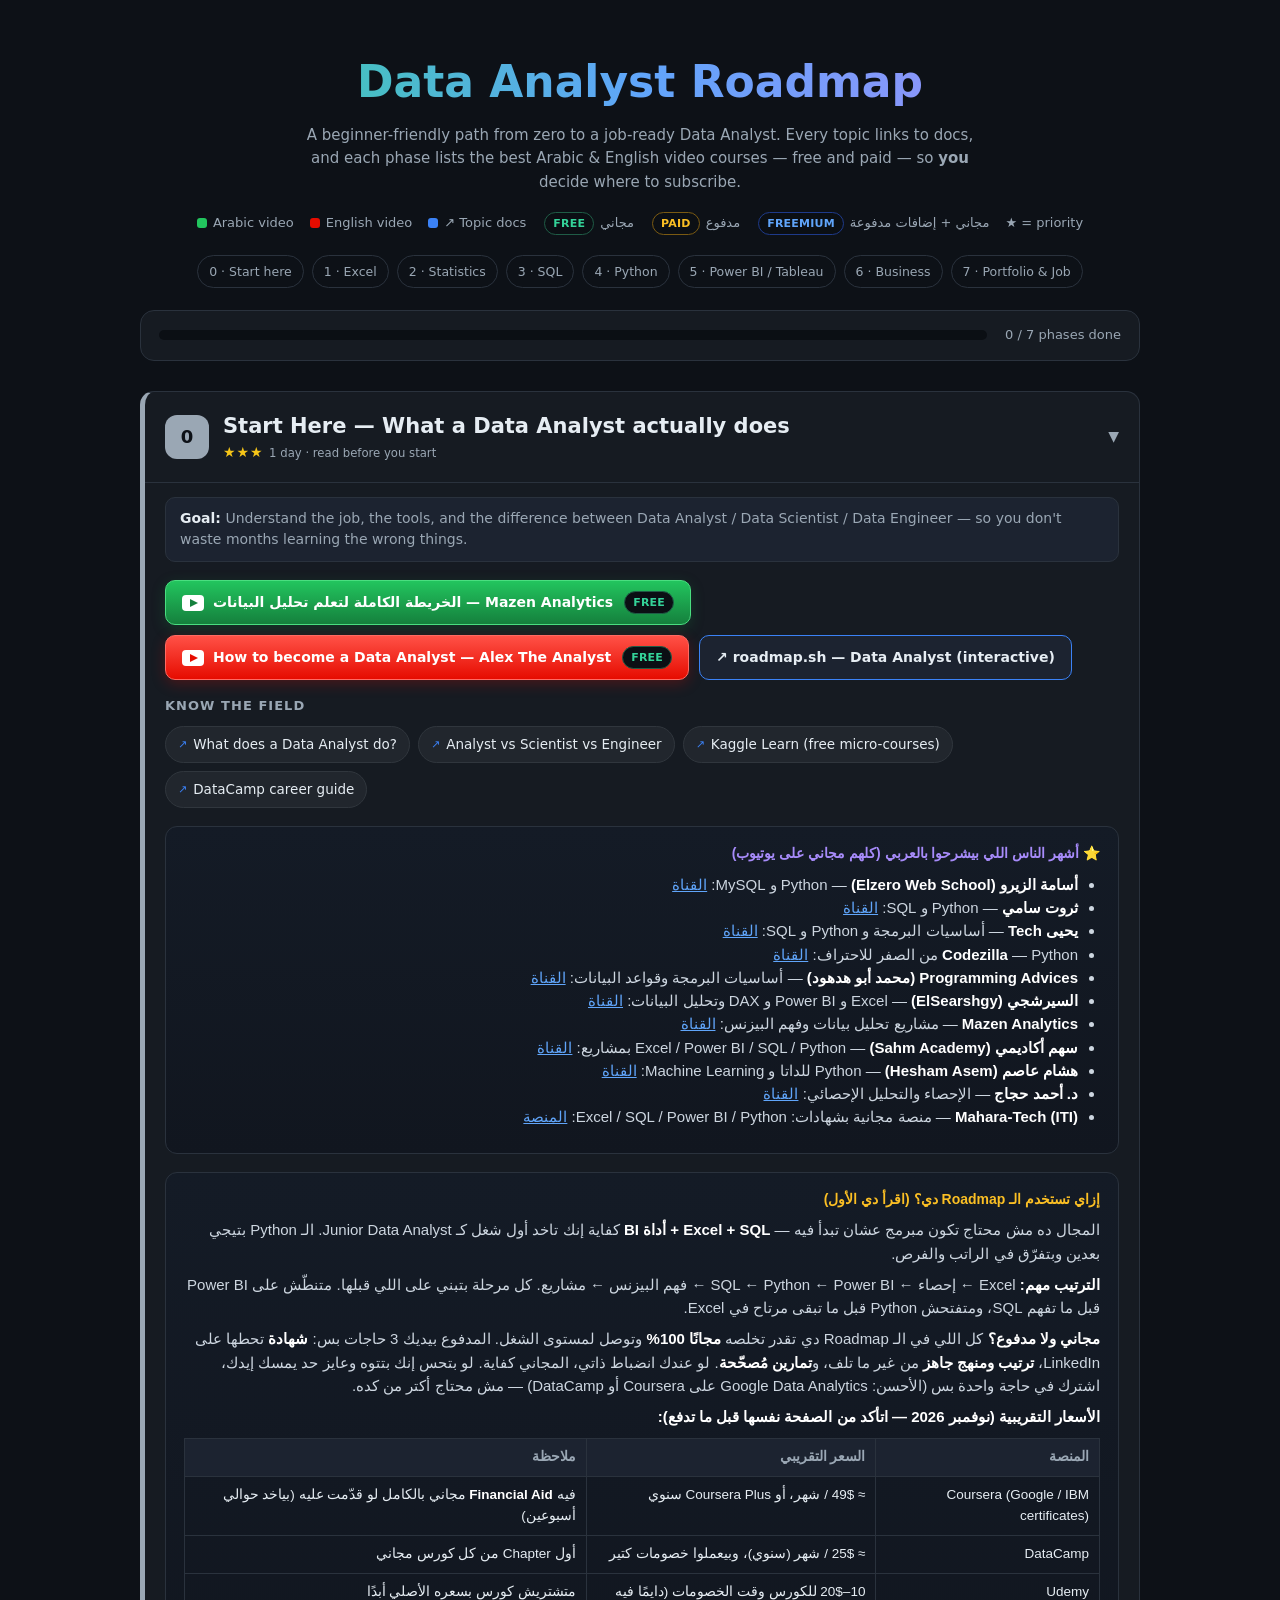
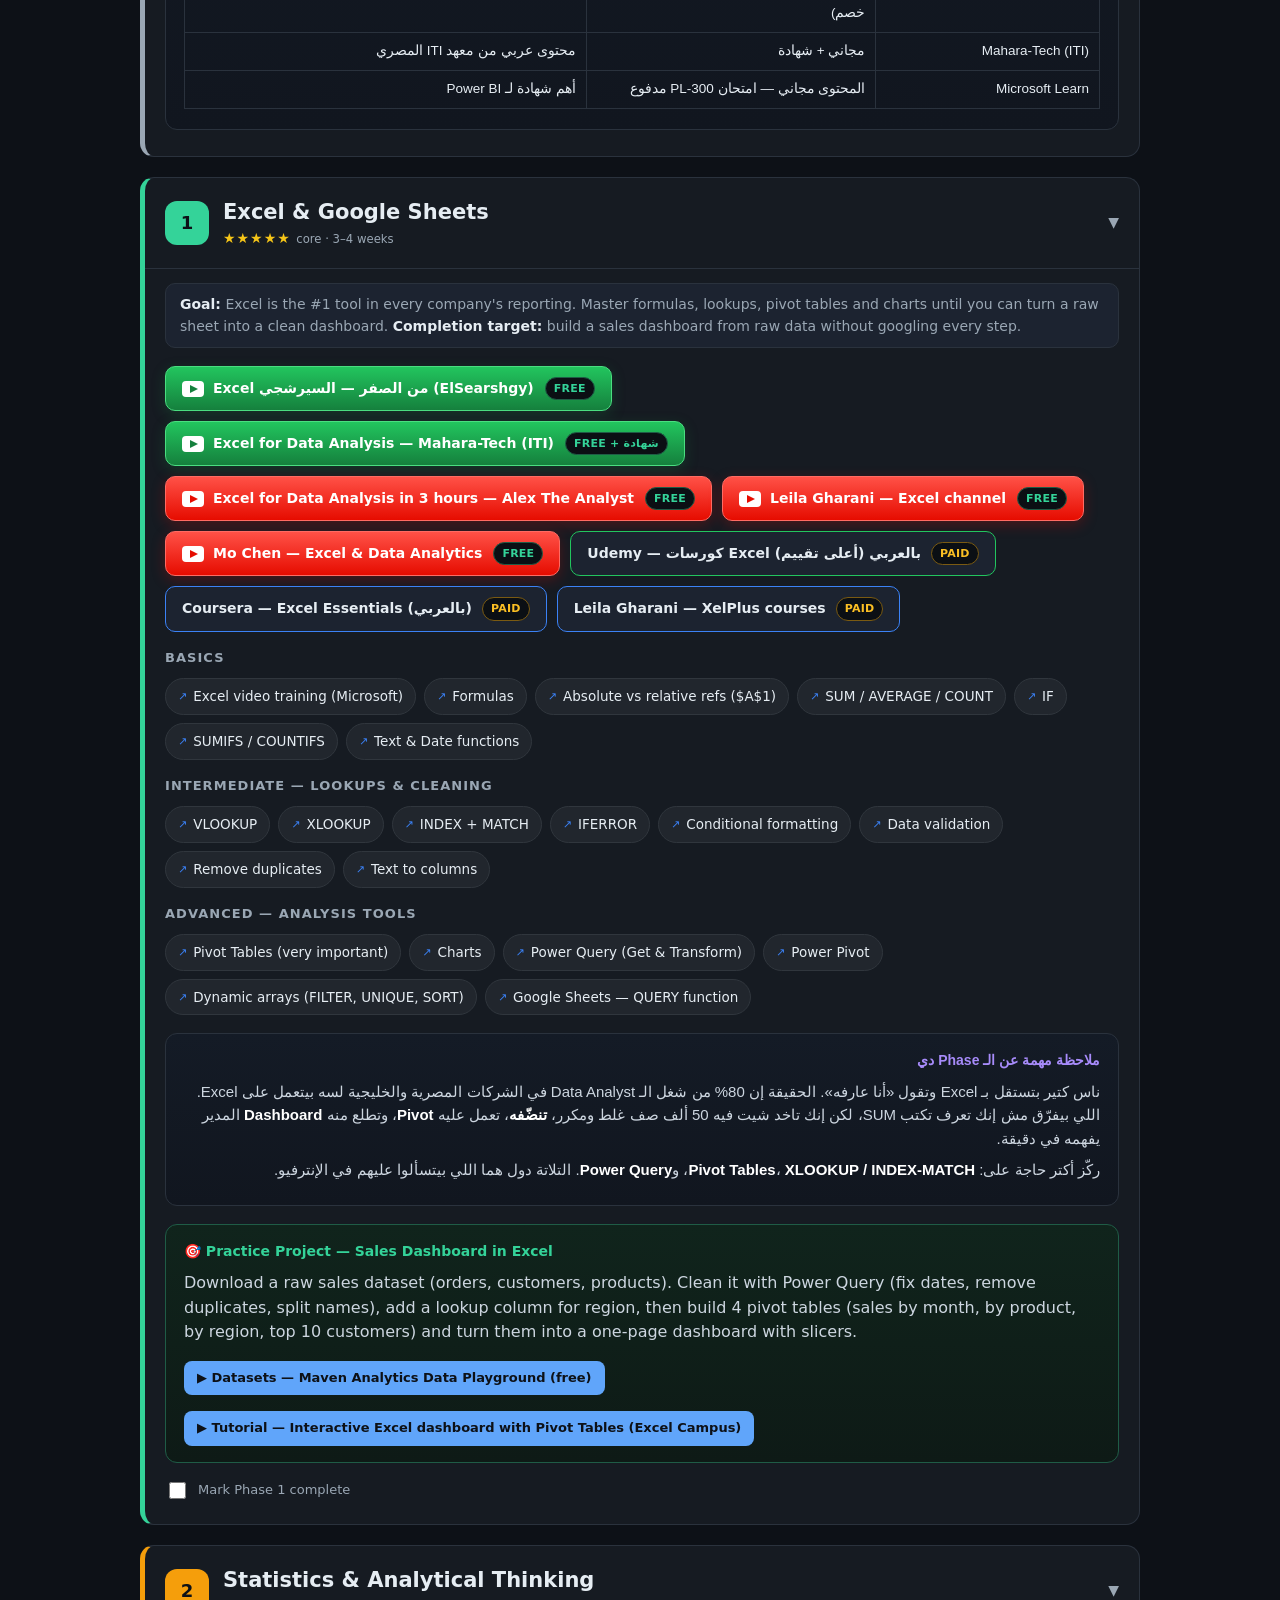
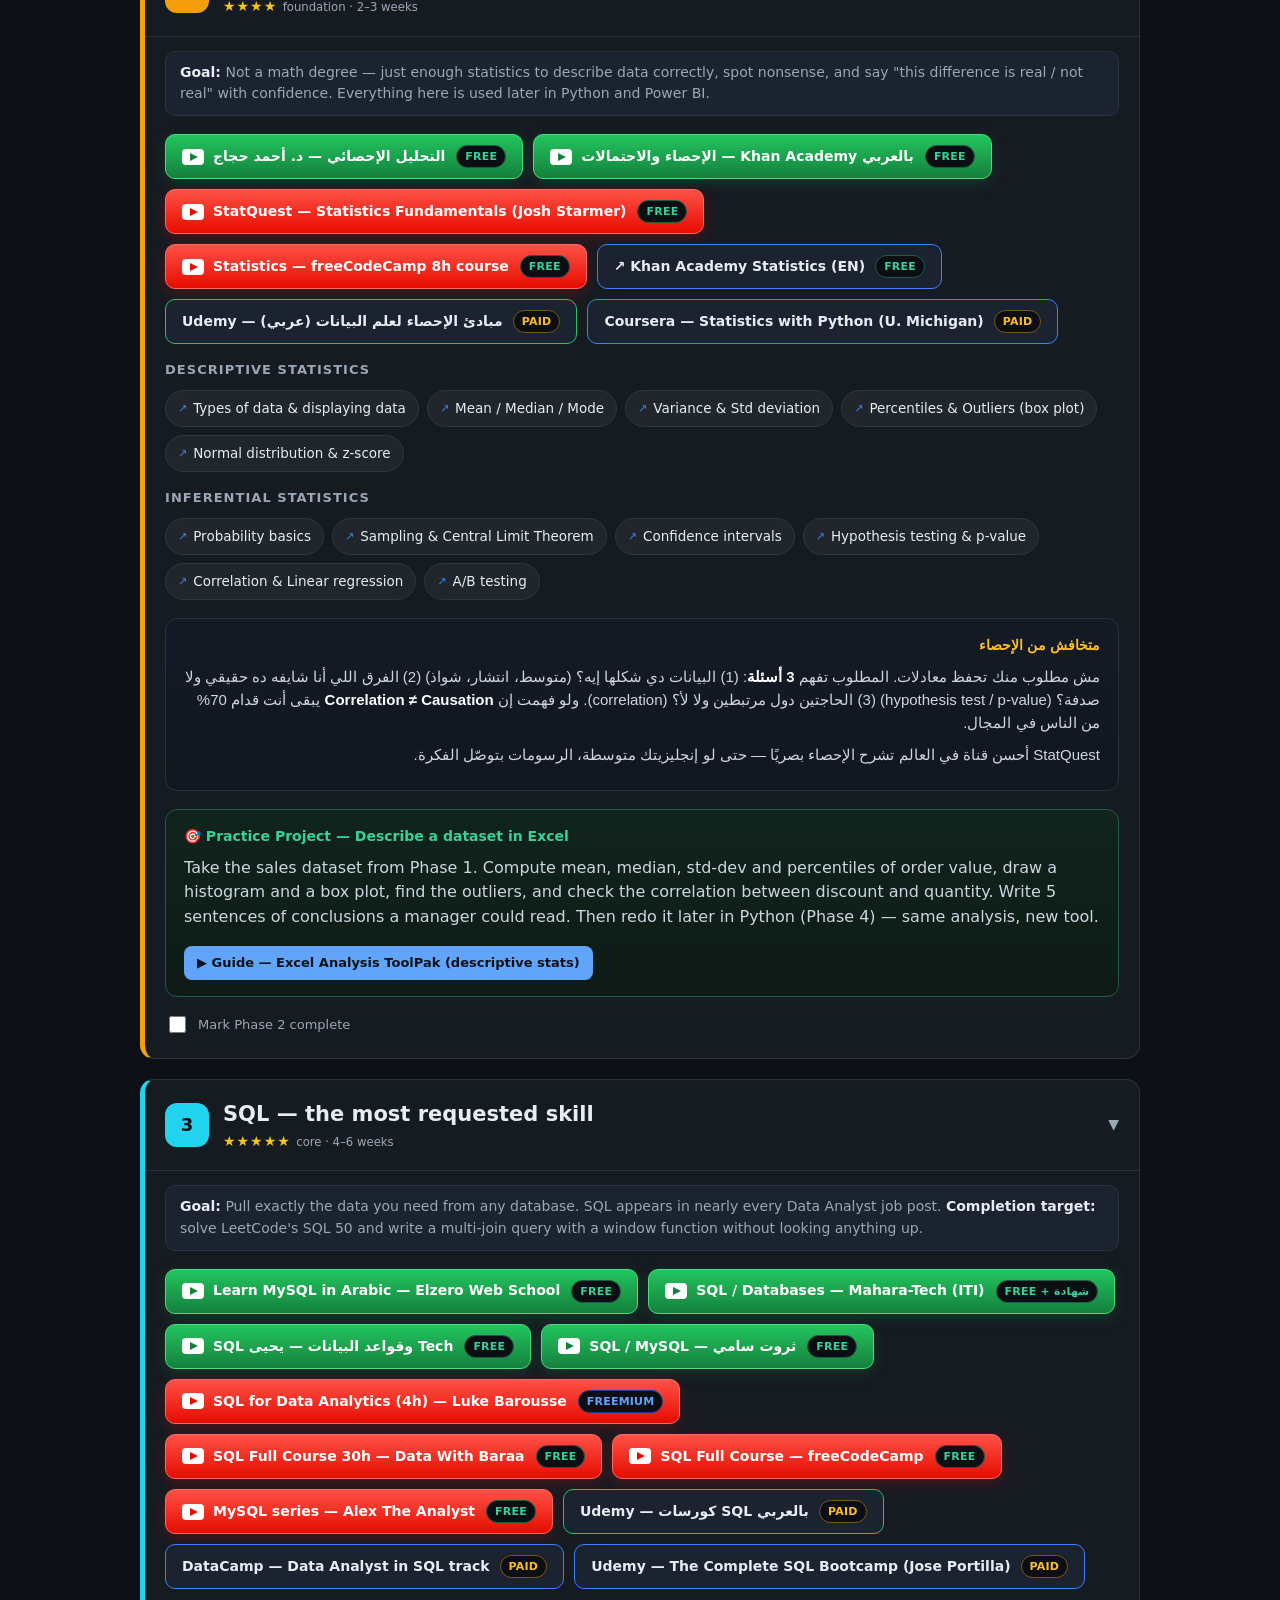
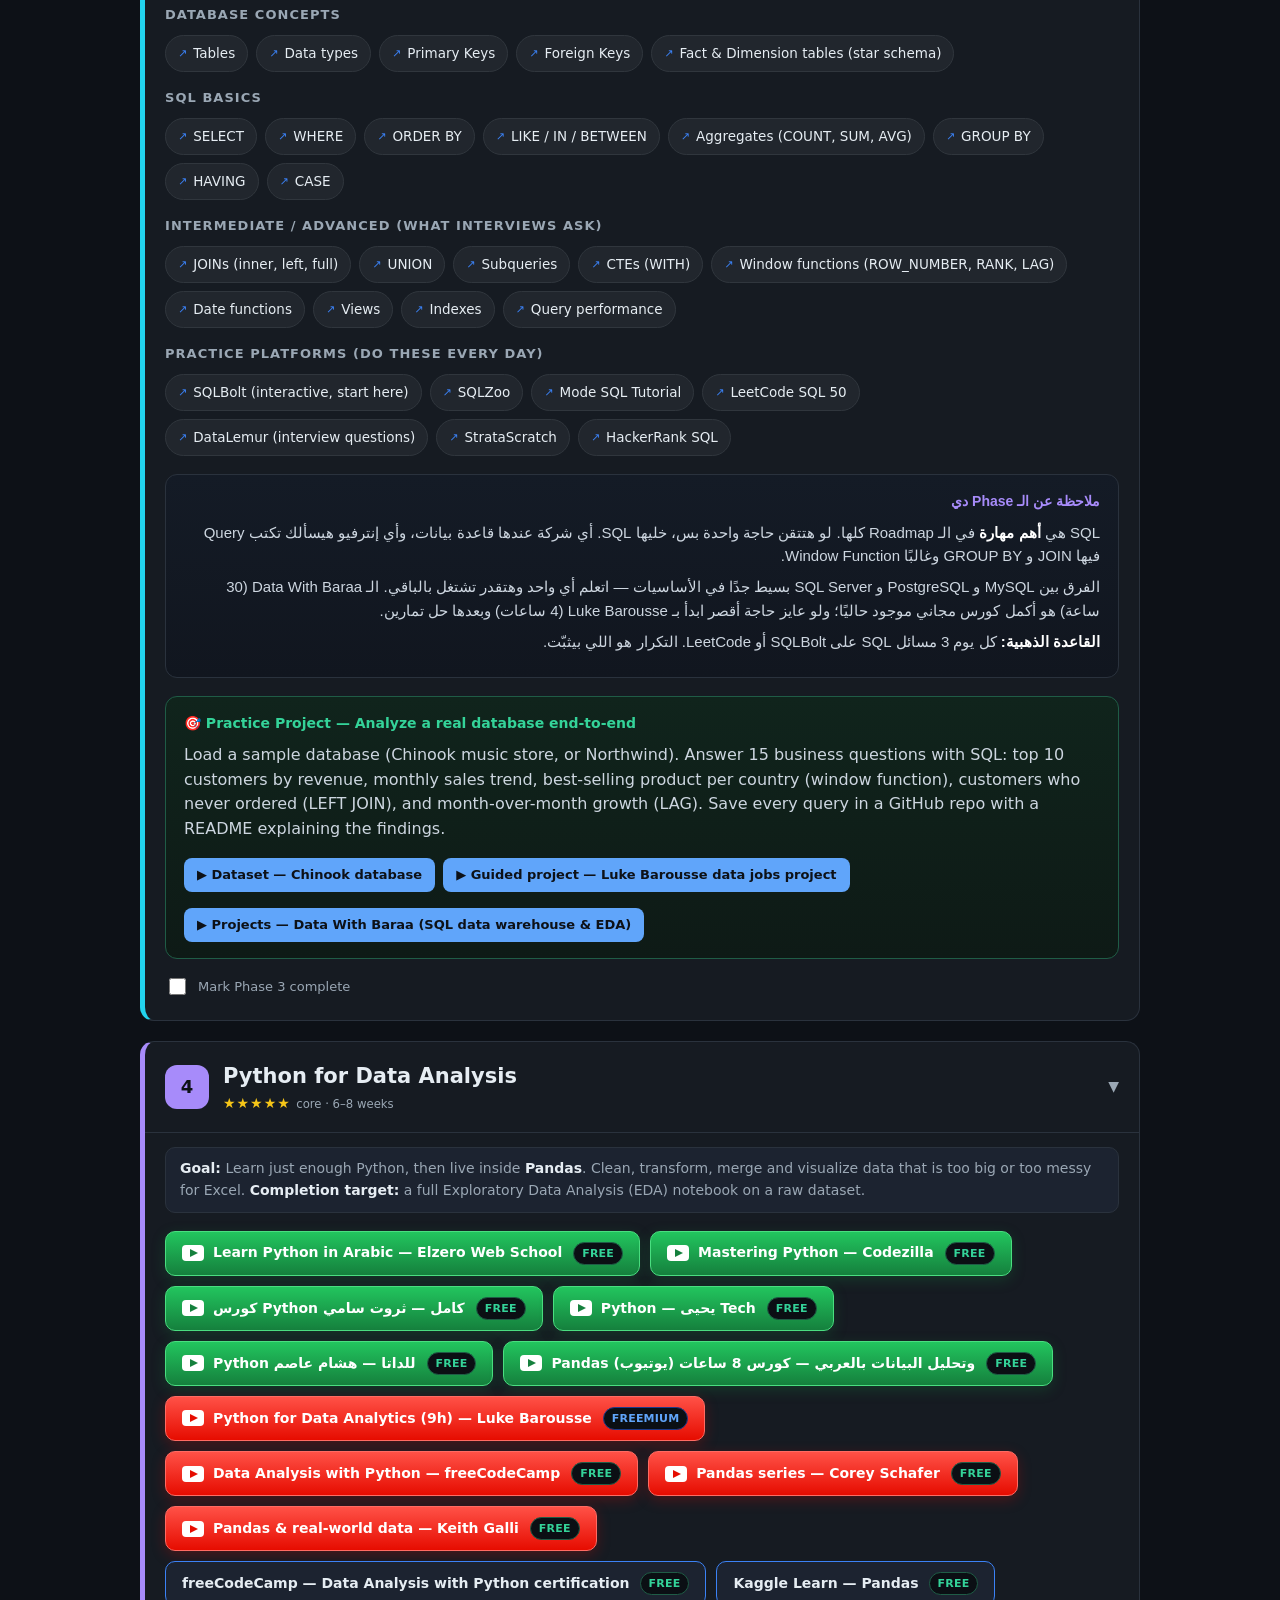
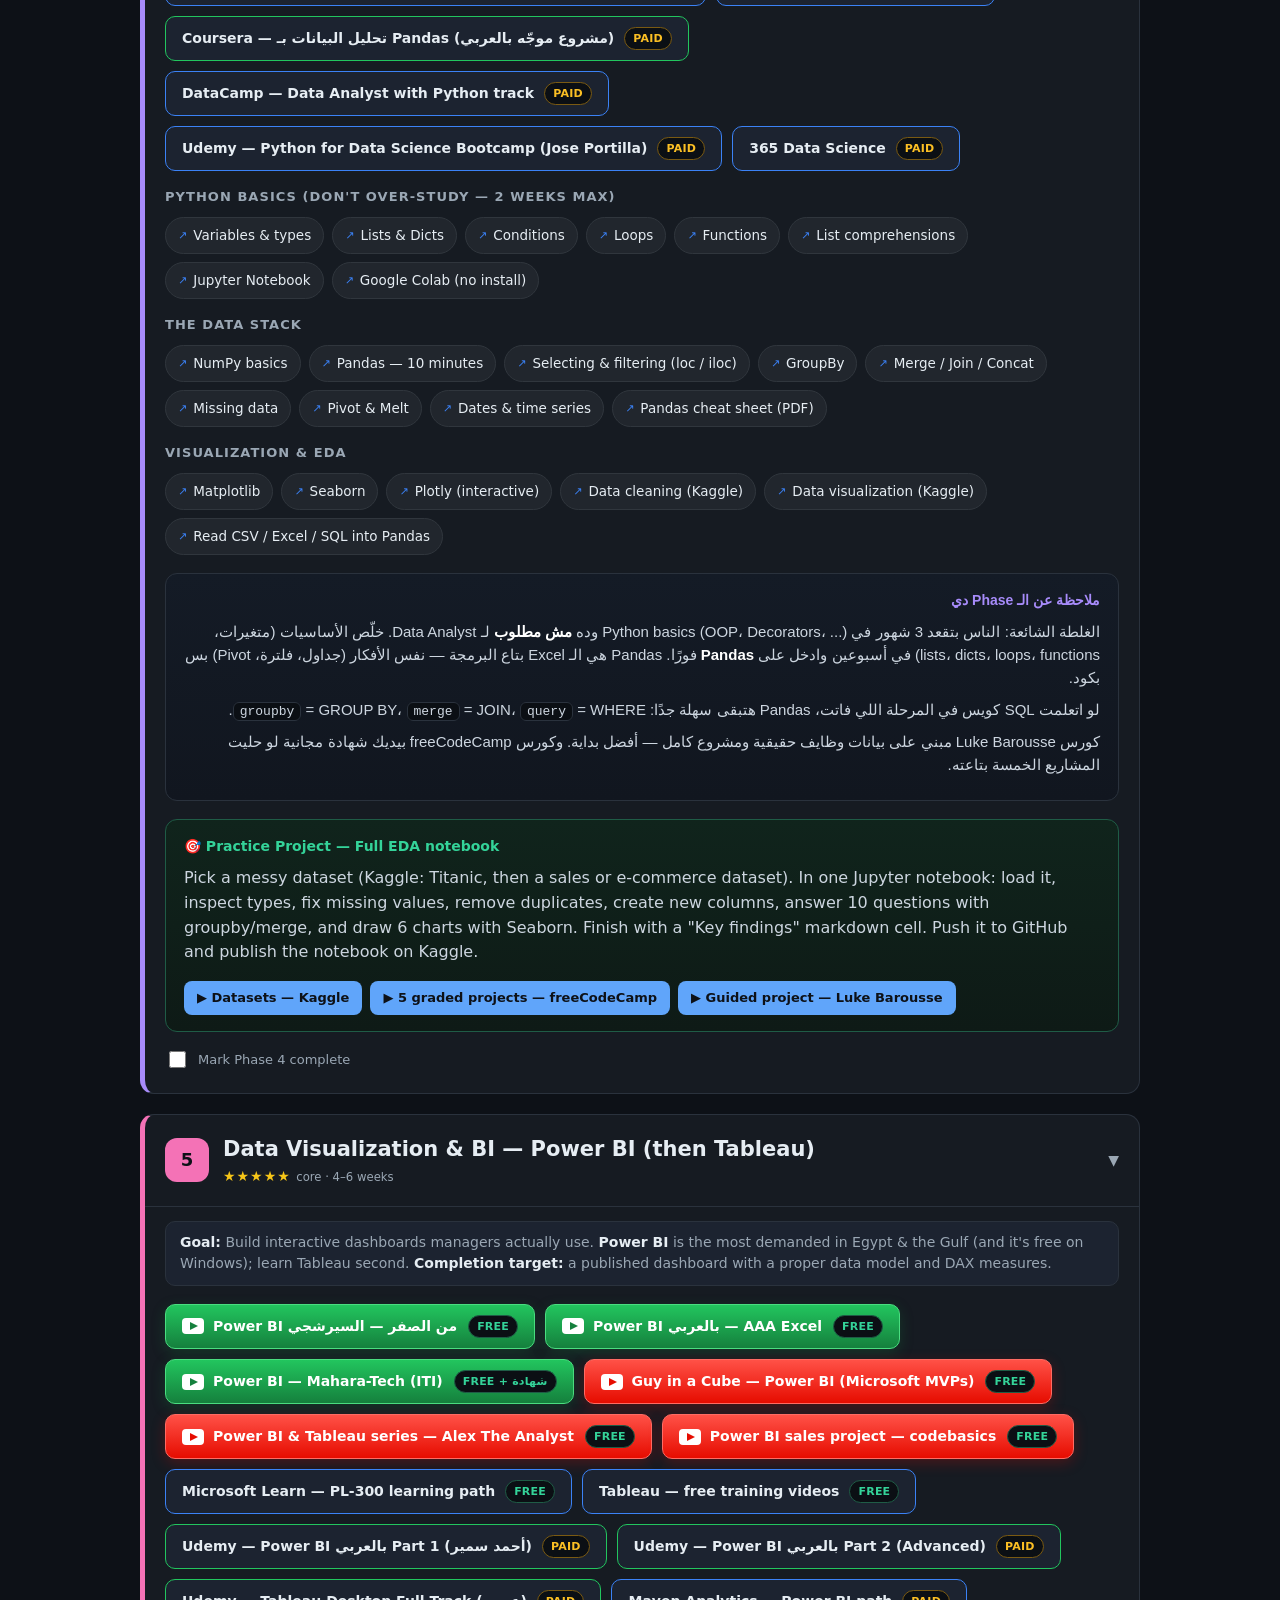
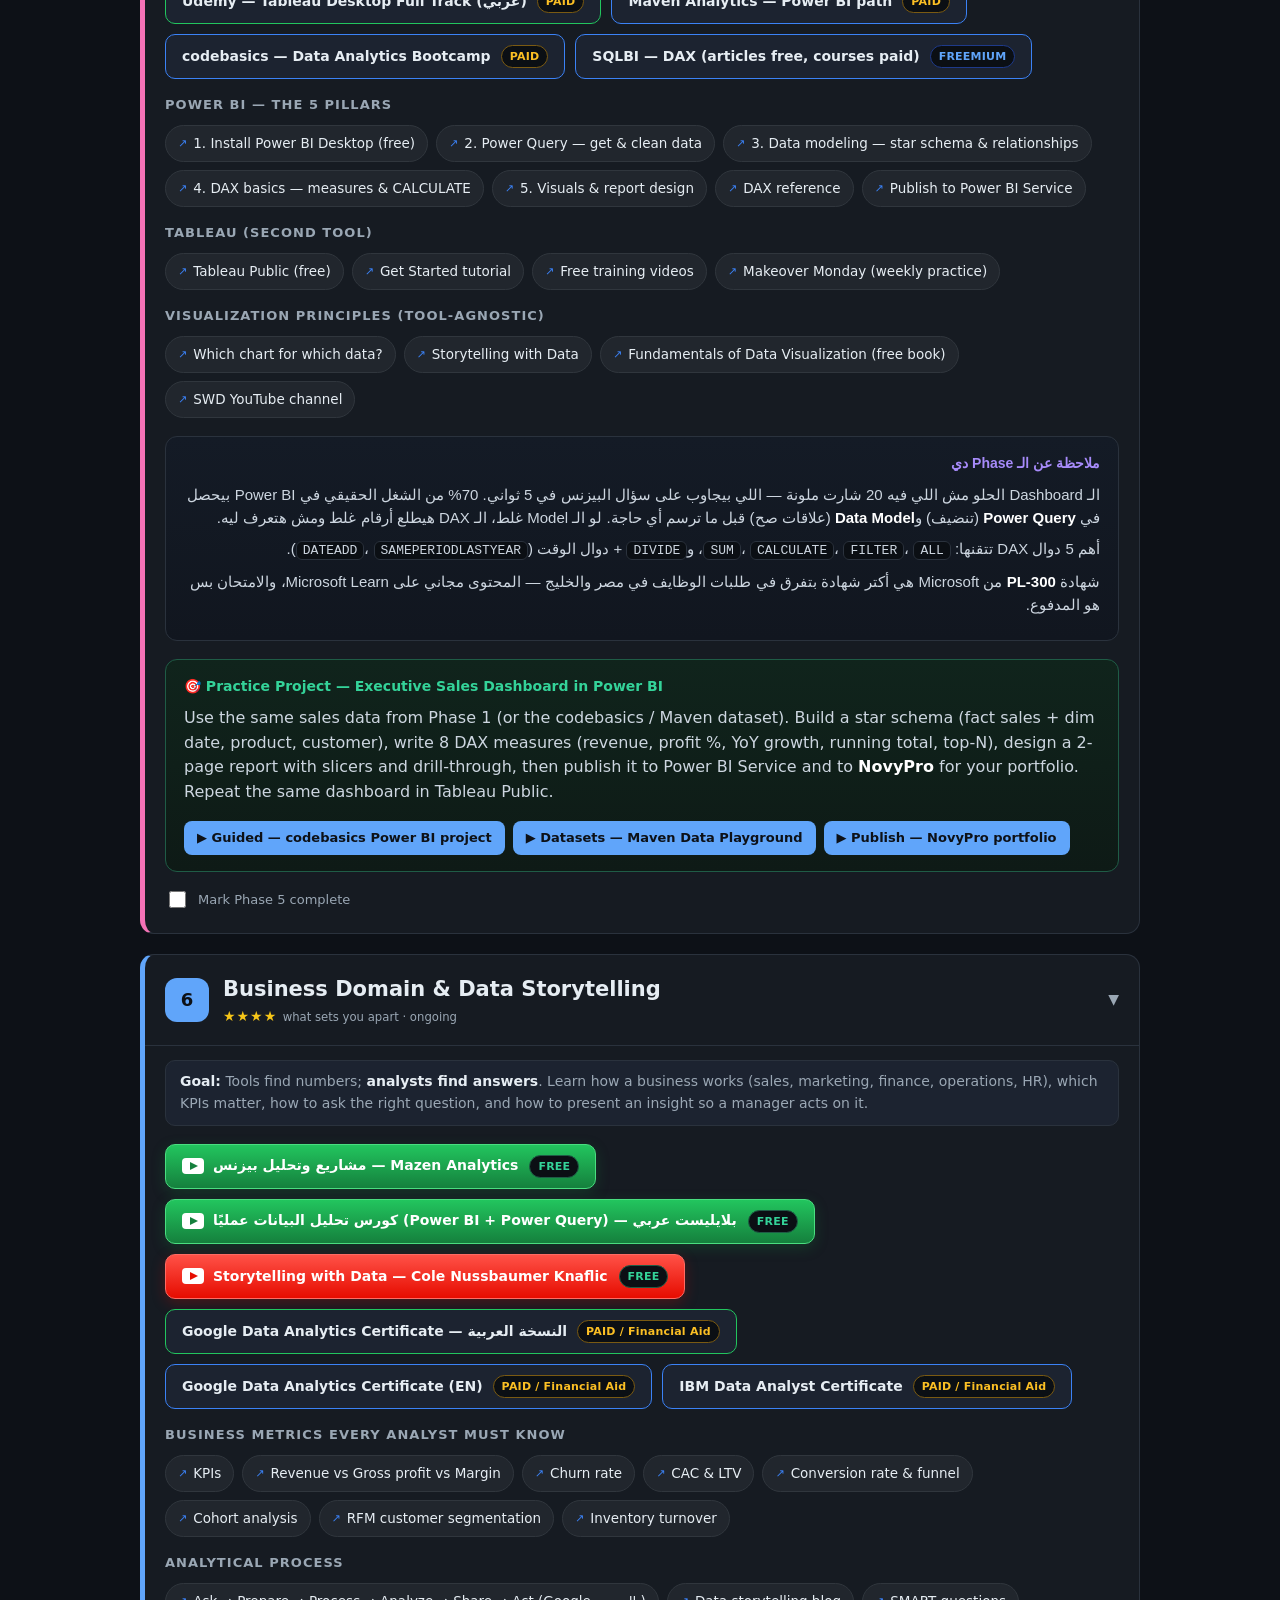
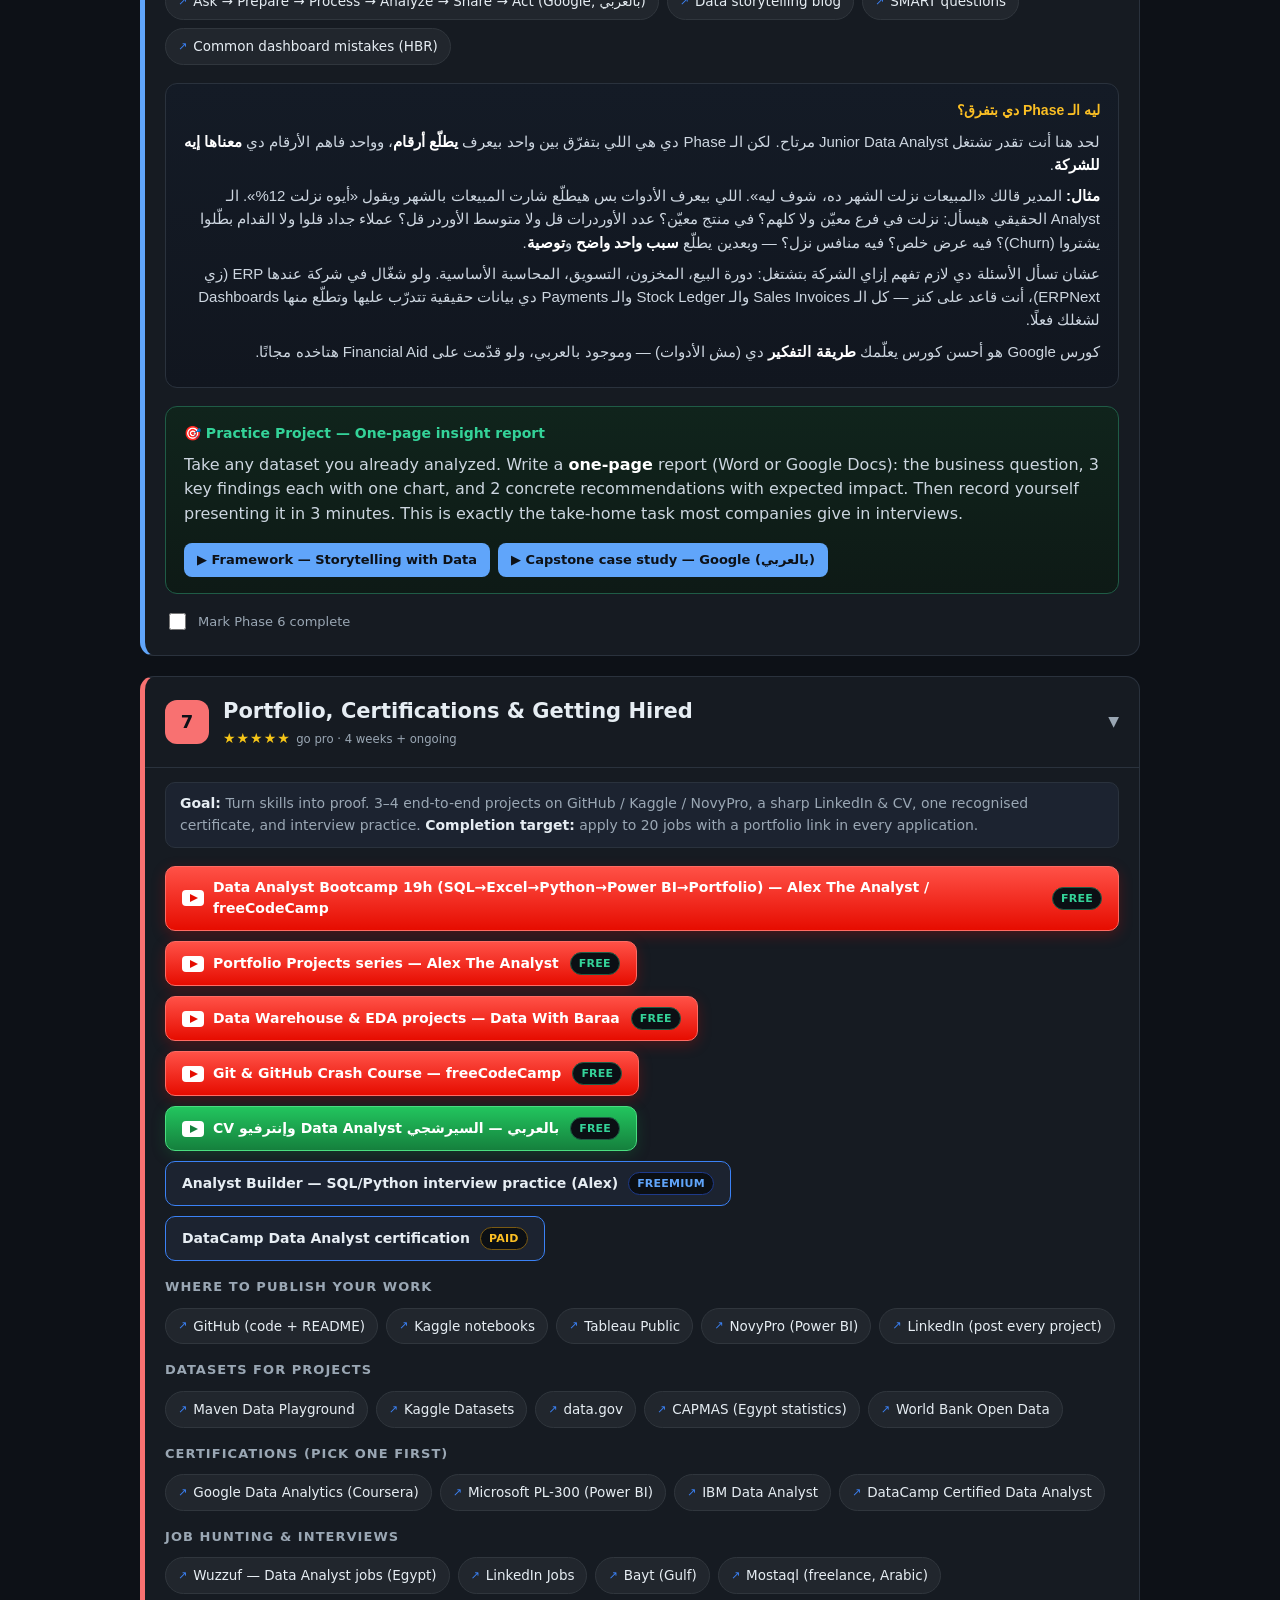
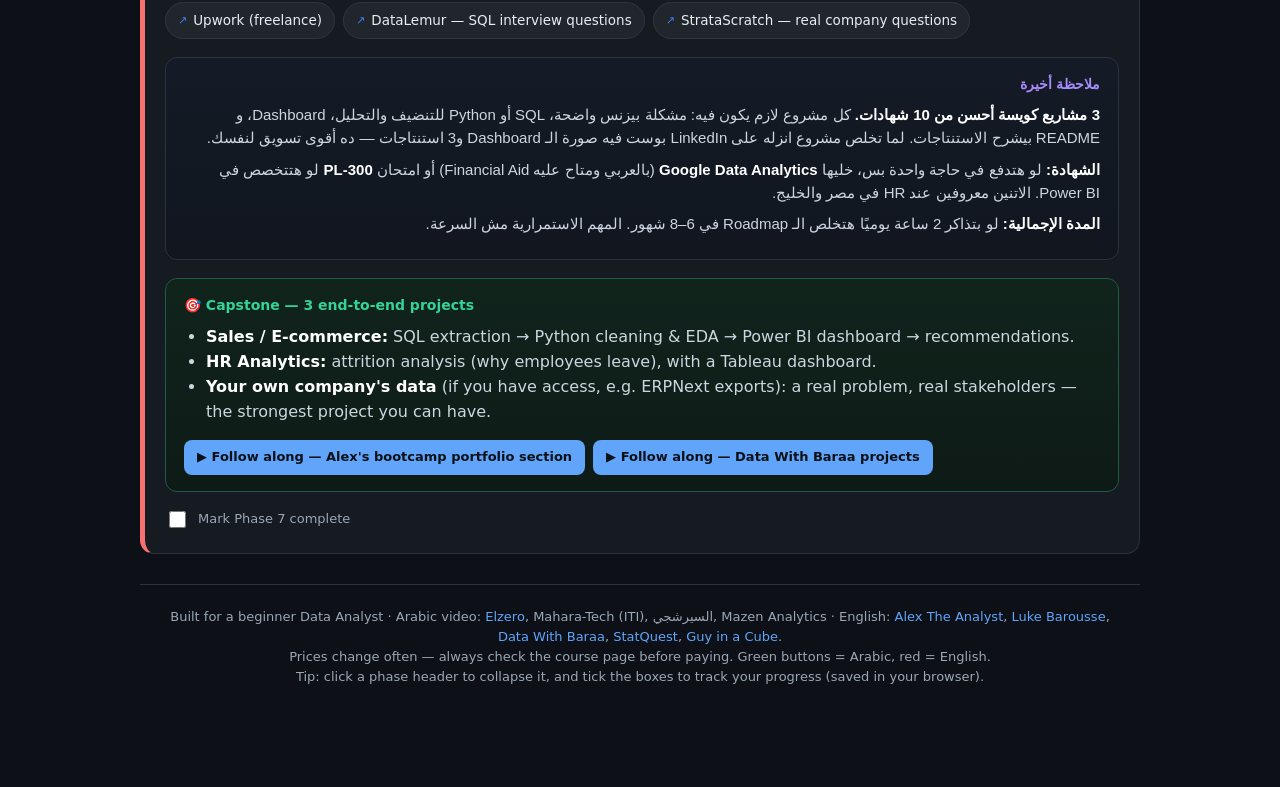
==== commit 8199fc08: "fix: replace YouTube search links with verified playlists, fix broken links Co-Authored-By: Claude F" ====
--- a/data-analysis-roadmap/index.html
+++ b/data-analysis-roadmap/index.html
@@ -593,11 +593,11 @@
           Scientist / Data Engineer — so you don't waste months learning the wrong things.</div>
         <div class="videos">
           <a class="ytbtn ar"
-            href="https://www.youtube.com/results?search_query=Mazen+Analytics+%D8%A7%D9%84%D8%AE%D8%B1%D9%8A%D8%B7%D8%A9+%D8%A7%D9%84%D9%83%D8%A7%D9%85%D9%84%D8%A9+%D9%84%D8%AA%D8%B9%D9%84%D9%85+%D8%AA%D8%AD%D9%84%D9%8A%D9%84+%D8%A7%D9%84%D8%A8%D9%8A%D8%A7%D9%86%D8%A7%D8%AA"
+            href="https://www.youtube.com/@Mazen_Analytics"
             target="_blank"><span class="yi"></span>الخريطة الكاملة لتعلم تحليل البيانات — Mazen Analytics <span
               class="tag free">FREE</span></a>
           <a class="ytbtn"
-            href="https://www.youtube.com/results?search_query=Alex+The+Analyst+how+to+become+a+data+analyst+2025"
+            href="https://www.youtube.com/@AlexTheAnalyst"
             target="_blank"><span class="yi"></span>How to become a Data Analyst — Alex The Analyst <span
               class="tag free">FREE</span></a>
           <a class="doclink" href="https://roadmap.sh/data-analyst" target="_blank">↗ roadmap.sh — Data Analyst
@@ -621,30 +621,30 @@
             <li><b>أسامة الزيرو (Elzero Web School)</b> — Python و MySQL: <a
                 href="https://www.youtube.com/@ElzeroWebSchool" target="_blank" style="color:#60a5fa">القناة</a></li>
             <li><b>ثروت سامي</b> — Python و SQL: <a
-                href="https://www.youtube.com/results?search_query=%D8%AB%D8%B1%D9%88%D8%AA+%D8%B3%D8%A7%D9%85%D9%8A"
+                href="https://www.youtube.com/@tharwatsamy"
                 target="_blank" style="color:#60a5fa">القناة</a></li>
             <li><b>يحيى Tech</b> — أساسيات البرمجة و Python و SQL: <a
-                href="https://www.youtube.com/results?search_query=Yehia+Tech+%D9%8A%D8%AD%D9%8A%D9%89+tech"
+                href="https://www.youtube.com/@yehiatech"
                 target="_blank" style="color:#60a5fa">القناة</a></li>
             <li><b>Codezilla</b> — Python من الصفر للاحتراف: <a
-                href="https://www.youtube.com/results?search_query=Codezilla" target="_blank"
+                href="https://www.youtube.com/@Codezilla" target="_blank"
                 style="color:#60a5fa">القناة</a></li>
             <li><b>Programming Advices (محمد أبو هدهود)</b> — أساسيات البرمجة وقواعد البيانات: <a
                 href="https://www.youtube.com/@ProgrammingAdvices" target="_blank" style="color:#60a5fa">القناة</a></li>
             <li><b>السيرشجي (ElSearshgy)</b> — Excel و Power BI و DAX وتحليل البيانات: <a
-                href="https://www.youtube.com/results?search_query=%D8%A7%D9%84%D8%B3%D9%8A%D8%B1%D8%B4%D8%AC%D9%89"
+                href="https://www.youtube.com/channel/UC7OzJ7urDKMS9mmDkv6RS_g"
                 target="_blank" style="color:#60a5fa">القناة</a></li>
             <li><b>Mazen Analytics</b> — مشاريع تحليل بيانات وفهم البيزنس: <a
-                href="https://www.youtube.com/results?search_query=Mazen+Analytics" target="_blank"
+                href="https://www.youtube.com/@Mazen_Analytics" target="_blank"
                 style="color:#60a5fa">القناة</a></li>
             <li><b>سهم أكاديمي (Sahm Academy)</b> — Excel / Power BI / SQL / Python بمشاريع: <a
-                href="https://www.youtube.com/results?search_query=%D8%B3%D9%87%D9%85+%D8%A3%D9%83%D8%A7%D8%AF%D9%8A%D9%85%D9%8A"
+                href="https://www.youtube.com/watch?v=IwvQWmq2JQM"
                 target="_blank" style="color:#60a5fa">القناة</a></li>
             <li><b>هشام عاصم (Hesham Asem)</b> — Python للداتا و Machine Learning: <a
-                href="https://www.youtube.com/results?search_query=Hesham+Asem" target="_blank"
+                href="https://www.youtube.com/@HeshamAsem" target="_blank"
                 style="color:#60a5fa">القناة</a></li>
             <li><b>د. أحمد حجاج</b> — الإحصاء والتحليل الإحصائي: <a
-                href="https://www.youtube.com/results?search_query=Dr+Ahmed+Hagag" target="_blank"
+                href="https://www.youtube.com/@dr.ahmedhagag" target="_blank"
                 style="color:#60a5fa">القناة</a></li>
             <li><b>Mahara-Tech (ITI)</b> — منصة مجانية بشهادات: Excel / SQL / Power BI / Python: <a
                 href="https://maharatech.gov.eg/" target="_blank" style="color:#60a5fa">المنصة</a></li>
@@ -713,14 +713,14 @@
           build a sales dashboard from raw data without googling every step.</div>
         <div class="videos">
           <a class="ytbtn ar"
-            href="https://www.youtube.com/results?search_query=%D8%A7%D9%84%D8%B3%D9%8A%D8%B1%D8%B4%D8%AC%D9%89+%D8%AA%D8%B9%D9%84%D9%85+%D8%A7%D8%B3%D8%A7%D8%B3%D9%8A%D8%A7%D8%AA+%D8%A7%D9%84%D8%A7%D9%83%D8%B3%D9%84&sp=EgIQAw%253D%253D"
+            href="https://www.youtube.com/channel/UC7OzJ7urDKMS9mmDkv6RS_g"
             target="_blank"><span class="yi"></span>Excel من الصفر — السيرشجي (ElSearshgy) <span
               class="tag free">FREE</span></a>
           <a class="ytbtn ar" href="https://maharatech.gov.eg/course/search.php?search=Excel" target="_blank"><span
               class="yi"></span>Excel for Data Analysis — Mahara-Tech (ITI) <span class="tag free">FREE +
               شهادة</span></a>
           <a class="ytbtn"
-            href="https://www.youtube.com/results?search_query=Alex+The+Analyst+Excel+Data+Analysis+Pivot+Tables+Lookups+Data+Cleaning+3+hour"
+            href="https://www.youtube.com/watch?v=zXnQNytHCPM"
             target="_blank"><span class="yi"></span>Excel for Data Analysis in 3 hours — Alex The Analyst <span
               class="tag free">FREE</span></a>
           <a class="ytbtn" href="https://www.youtube.com/@LeilaGharani" target="_blank"><span class="yi"></span>Leila
@@ -808,8 +808,8 @@
             <a class="ptutorial eng" href="https://mavenanalytics.io/data-playground" target="_blank">▶ Datasets —
               Maven Analytics Data Playground (free)</a>
             <a class="ptutorial eng"
-              href="https://www.youtube.com/results?search_query=excel+sales+dashboard+tutorial+pivot+tables+slicers"
-              target="_blank">▶ Tutorial — Excel sales dashboard (YouTube)</a>
+              href="https://www.excelcampus.com/charts/excel-dahsboard-tutorial-full-buildout/"
+              target="_blank">▶ Tutorial — Interactive Excel dashboard with Pivot Tables (Excel Campus)</a>
           </div>
         </div>
         <label class="check"><input type="checkbox" data-phase> Mark Phase 1 complete</label>
@@ -832,14 +832,14 @@
           Python and Power BI.</div>
         <div class="videos">
           <a class="ytbtn ar"
-            href="https://www.youtube.com/results?search_query=Dr+Ahmed+Hagag+Statistical+Analysis+%D8%A7%D9%84%D8%AA%D8%AD%D9%84%D9%8A%D9%84+%D8%A7%D9%84%D8%A5%D8%AD%D8%B5%D8%A7%D8%A6%D9%8A&sp=EgIQAw%253D%253D"
+            href="https://www.youtube.com/playlist?list=PLxIvc-MGOs6ilU3FPyJr3T-VkufZy2NGi"
             target="_blank"><span class="yi"></span>التحليل الإحصائي — د. أحمد حجاج <span class="tag free">FREE</span></a>
           <a class="ytbtn ar" href="https://ar.khanacademy.org/math/statistics-probability" target="_blank"><span
               class="yi"></span>الإحصاء والاحتمالات — Khan Academy بالعربي <span class="tag free">FREE</span></a>
           <a class="ytbtn" href="https://www.youtube.com/@statquest" target="_blank"><span class="yi"></span>StatQuest
             — Statistics Fundamentals (Josh Starmer) <span class="tag free">FREE</span></a>
           <a class="ytbtn"
-            href="https://www.youtube.com/results?search_query=freeCodeCamp+Statistics+full+course+university+level"
+            href="https://www.youtube.com/watch?v=xxpc-HPKN28"
             target="_blank"><span class="yi"></span>Statistics — freeCodeCamp 8h course <span
               class="tag free">FREE</span></a>
           <a class="doclink" href="https://www.khanacademy.org/math/statistics-probability" target="_blank">↗ Khan
@@ -929,16 +929,16 @@
           window function without looking anything up.</div>
         <div class="videos">
           <a class="ytbtn ar"
-            href="https://www.youtube.com/results?search_query=Elzero+Web+School+Learn+MySQL+In+Arabic&sp=EgIQAw%253D%253D"
+            href="https://elzero.org/category/courses/mysql-essential-training/"
             target="_blank"><span class="yi"></span>Learn MySQL in Arabic — Elzero Web School <span
               class="tag free">FREE</span></a>
           <a class="ytbtn ar" href="https://maharatech.gov.eg/course/search.php?search=SQL" target="_blank"><span
               class="yi"></span>SQL / Databases — Mahara-Tech (ITI) <span class="tag free">FREE + شهادة</span></a>
           <a class="ytbtn ar"
-            href="https://www.youtube.com/results?search_query=Yehia+Tech+%D9%8A%D8%AD%D9%8A%D9%89+SQL+%D9%82%D9%88%D8%A7%D8%B9%D8%AF+%D8%A7%D9%84%D8%A8%D9%8A%D8%A7%D9%86%D8%A7%D8%AA&sp=EgIQAw%253D%253D"
+            href="https://www.youtube.com/watch?v=Hs57QQQxnxY"
             target="_blank"><span class="yi"></span>SQL وقواعد البيانات — يحيى Tech <span class="tag free">FREE</span></a>
           <a class="ytbtn ar"
-            href="https://www.youtube.com/results?search_query=%D8%AB%D8%B1%D9%88%D8%AA+%D8%B3%D8%A7%D9%85%D9%8A+SQL+MySQL+%D9%83%D9%88%D8%B1%D8%B3&sp=EgIQAw%253D%253D"
+            href="https://www.youtube.com/@tharwatsamy"
             target="_blank"><span class="yi"></span>SQL / MySQL — ثروت سامي <span class="tag free">FREE</span></a>
           <a class="ytbtn" href="https://www.lukebarousse.com/sql" target="_blank"><span class="yi"></span>SQL for Data
             Analytics (4h) — Luke Barousse <span class="tag mix">FREEMIUM</span></a>
@@ -947,7 +947,7 @@
           <a class="ytbtn" href="https://www.youtube.com/watch?v=HXV3zeQKqGY" target="_blank"><span
               class="yi"></span>SQL Full Course — freeCodeCamp <span class="tag free">FREE</span></a>
           <a class="ytbtn"
-            href="https://www.youtube.com/results?search_query=Alex+The+Analyst+MySQL+for+data+analytics+bootcamp&sp=EgIQAw%253D%253D"
+            href="https://www.youtube.com/playlist?list=PLUaB-1hjhk8Fq6RBY-3MQ5MCXB5qxb8VA"
             target="_blank"><span class="yi"></span>MySQL series — Alex The Analyst <span
               class="tag free">FREE</span></a>
           <a class="doclink ar"
@@ -1060,20 +1060,20 @@
             target="_blank"><span class="yi"></span>Learn Python in Arabic — Elzero Web School <span
               class="tag free">FREE</span></a>
           <a class="ytbtn ar"
-            href="https://www.youtube.com/results?search_query=Codezilla+Mastering+Python+%D8%A8%D8%A7%D9%8A%D8%AB%D9%88%D9%86&sp=EgIQAw%253D%253D"
+            href="https://www.youtube.com/playlist?list=PLuXY3ddo_8nzrO74UeZQVZOb5-wIS6krJ"
             target="_blank"><span class="yi"></span>Mastering Python — Codezilla <span class="tag free">FREE</span></a>
           <a class="ytbtn ar"
-            href="https://www.youtube.com/results?search_query=%D8%AB%D8%B1%D9%88%D8%AA+%D8%B3%D8%A7%D9%85%D9%8A+%D9%83%D9%88%D8%B1%D8%B3+%D8%A8%D8%A7%D9%8A%D8%AB%D9%88%D9%86+%D9%83%D8%A7%D9%85%D9%84&sp=EgIQAw%253D%253D"
+            href="https://www.youtube.com/@tharwatsamy"
             target="_blank"><span class="yi"></span>كورس Python كامل — ثروت سامي <span class="tag free">FREE</span></a>
           <a class="ytbtn ar"
-            href="https://www.youtube.com/results?search_query=Yehia+Tech+%D9%8A%D8%AD%D9%8A%D9%89+Python+%D8%A8%D8%A7%D9%8A%D8%AB%D9%88%D9%86&sp=EgIQAw%253D%253D"
+            href="https://www.youtube.com/@yehiatech"
             target="_blank"><span class="yi"></span>Python — يحيى Tech <span class="tag free">FREE</span></a>
           <a class="ytbtn ar"
-            href="https://www.youtube.com/results?search_query=Hesham+Asem+%D9%87%D8%B4%D8%A7%D9%85+%D8%B9%D8%A7%D8%B5%D9%85+Python+Pandas+Data&sp=EgIQAw%253D%253D"
+            href="https://www.youtube.com/playlist?list=PL6-3IRz2XF5UM-FWfQeF1_YhMMa12Eg3s"
             target="_blank"><span class="yi"></span>Python للداتا — هشام عاصم <span class="tag free">FREE</span></a>
           <a class="ytbtn ar"
-            href="https://www.youtube.com/results?search_query=Pandas+%D8%A8%D8%A7%D9%84%D8%B9%D8%B1%D8%A8%D9%8A+%D8%AA%D8%AD%D9%84%D9%8A%D9%84+%D8%A7%D9%84%D8%A8%D9%8A%D8%A7%D9%86%D8%A7%D8%AA+%D8%A8%D8%A7%D9%8A%D8%AB%D9%88%D9%86&sp=EgIQAw%253D%253D"
-            target="_blank"><span class="yi"></span>Pandas بالعربي — بلايليستات يوتيوب <span
+            href="https://www.youtube.com/watch?v=DB62lhr7JYU"
+            target="_blank"><span class="yi"></span>Pandas وتحليل البيانات بالعربي — كورس 8 ساعات (يوتيوب) <span
               class="tag free">FREE</span></a>
           <a class="ytbtn" href="https://www.lukebarousse.com/python" target="_blank"><span class="yi"></span>Python
             for Data Analytics (9h) — Luke Barousse <span class="tag mix">FREEMIUM</span></a>
@@ -1194,17 +1194,17 @@
             target:</b> a published dashboard with a proper data model and DAX measures.</div>
         <div class="videos">
           <a class="ytbtn ar"
-            href="https://www.youtube.com/results?search_query=%D8%A7%D9%84%D8%B3%D9%8A%D8%B1%D8%B4%D8%AC%D9%89+Power+BI+%D9%85%D9%86+%D8%A7%D9%84%D8%B5%D9%81%D8%B1&sp=EgIQAw%253D%253D"
+            href="https://www.youtube.com/channel/UC7OzJ7urDKMS9mmDkv6RS_g"
             target="_blank"><span class="yi"></span>Power BI من الصفر — السيرشجي <span class="tag free">FREE</span></a>
           <a class="ytbtn ar"
-            href="https://www.youtube.com/results?search_query=AAA+Excel+Power+BI+%D8%A8%D8%A7%D9%84%D8%B9%D8%B1%D8%A8%D9%8A&sp=EgIQAw%253D%253D"
+            href="https://www.youtube.com/channel/UCqwLHNFtrOjrOC3CnvviS1g"
             target="_blank"><span class="yi"></span>Power BI بالعربي — AAA Excel <span class="tag free">FREE</span></a>
           <a class="ytbtn ar" href="https://maharatech.gov.eg/course/search.php?search=Power+BI" target="_blank"><span
               class="yi"></span>Power BI — Mahara-Tech (ITI) <span class="tag free">FREE + شهادة</span></a>
           <a class="ytbtn" href="https://www.youtube.com/@GuyInACube" target="_blank"><span class="yi"></span>Guy in a
             Cube — Power BI (Microsoft MVPs) <span class="tag free">FREE</span></a>
           <a class="ytbtn"
-            href="https://www.youtube.com/results?search_query=Alex+The+Analyst+Power+BI+tutorials+for+beginners&sp=EgIQAw%253D%253D"
+            href="https://www.youtube.com/playlist?list=PLUaB-1hjhk8HqnmK0gQhfmIdCbxwoAoys"
             target="_blank"><span class="yi"></span>Power BI &amp; Tableau series — Alex The Analyst <span
               class="tag free">FREE</span></a>
           <a class="ytbtn" href="https://codebasics.io/courses/data-analysis-projects" target="_blank"><span
@@ -1313,12 +1313,12 @@
           present an insight so a manager acts on it.</div>
         <div class="videos">
           <a class="ytbtn ar"
-            href="https://www.youtube.com/results?search_query=Mazen+Analytics+%D9%85%D8%B4%D8%A7%D8%B1%D9%8A%D8%B9+%D8%AA%D8%AD%D9%84%D9%8A%D9%84+%D8%A7%D9%84%D8%A8%D9%8A%D8%A7%D9%86%D8%A7%D8%AA&sp=EgIQAw%253D%253D"
+            href="https://www.youtube.com/@Mazen_Analytics"
             target="_blank"><span class="yi"></span>مشاريع وتحليل بيزنس — Mazen Analytics <span
               class="tag free">FREE</span></a>
           <a class="ytbtn ar"
-            href="https://www.youtube.com/results?search_query=%D8%B3%D9%87%D9%85+%D8%A3%D9%83%D8%A7%D8%AF%D9%8A%D9%85%D9%8A+%D9%83%D9%88%D8%B1%D8%B3+%D8%AA%D8%AD%D9%84%D9%8A%D9%84+%D8%A7%D9%84%D8%A8%D9%8A%D8%A7%D9%86%D8%A7%D8%AA+%D8%B9%D9%85%D9%84%D9%8A%D8%A7"
-            target="_blank"><span class="yi"></span>كورس تحليل البيانات عمليًا (مشاريع كاملة) — سهم أكاديمي <span
+            href="https://www.youtube.com/playlist?list=PLZZaSsse59uYoSeU2gpx0899POZJL9Ze9"
+            target="_blank"><span class="yi"></span>كورس تحليل البيانات عمليًا (Power BI + Power Query) — بلايليست عربي <span
               class="tag free">FREE</span></a>
           <a class="ytbtn" href="https://www.youtube.com/@storytellingwithdata" target="_blank"><span
               class="yi"></span>Storytelling with Data — Cole Nussbaumer Knaflic <span class="tag free">FREE</span></a>
@@ -1413,7 +1413,7 @@
               class="yi"></span>Data Analyst Bootcamp 19h (SQL→Excel→Python→Power BI→Portfolio) — Alex The Analyst /
             freeCodeCamp <span class="tag free">FREE</span></a>
           <a class="ytbtn"
-            href="https://www.youtube.com/results?search_query=Alex+The+Analyst+data+analyst+portfolio+projects&sp=EgIQAw%253D%253D"
+            href="https://www.youtube.com/playlist?list=PLUaB-1hjhk8H48Pj32z4GZgGWyylqv85f"
             target="_blank"><span class="yi"></span>Portfolio Projects series — Alex The Analyst <span
               class="tag free">FREE</span></a>
           <a class="ytbtn" href="https://www.datawithbaraa.com/" target="_blank"><span class="yi"></span>Data
@@ -1421,7 +1421,7 @@
           <a class="ytbtn" href="https://www.youtube.com/watch?v=mAFoROnOfHs" target="_blank"><span
               class="yi"></span>Git &amp; GitHub Crash Course — freeCodeCamp <span class="tag free">FREE</span></a>
           <a class="ytbtn ar"
-            href="https://www.youtube.com/results?search_query=%D8%A7%D9%84%D8%B3%D9%8A%D8%B1%D8%B4%D8%AC%D9%89+CV+%D8%A5%D9%86%D8%AA%D8%B1%D9%81%D9%8A%D9%88+data+analyst"
+            href="https://www.youtube.com/channel/UC7OzJ7urDKMS9mmDkv6RS_g"
             target="_blank"><span class="yi"></span>CV وإنترفيو Data Analyst بالعربي — السيرشجي <span
               class="tag free">FREE</span></a>
           <a class="doclink" href="https://www.analystbuilder.com/" target="_blank">Analyst Builder — SQL/Python
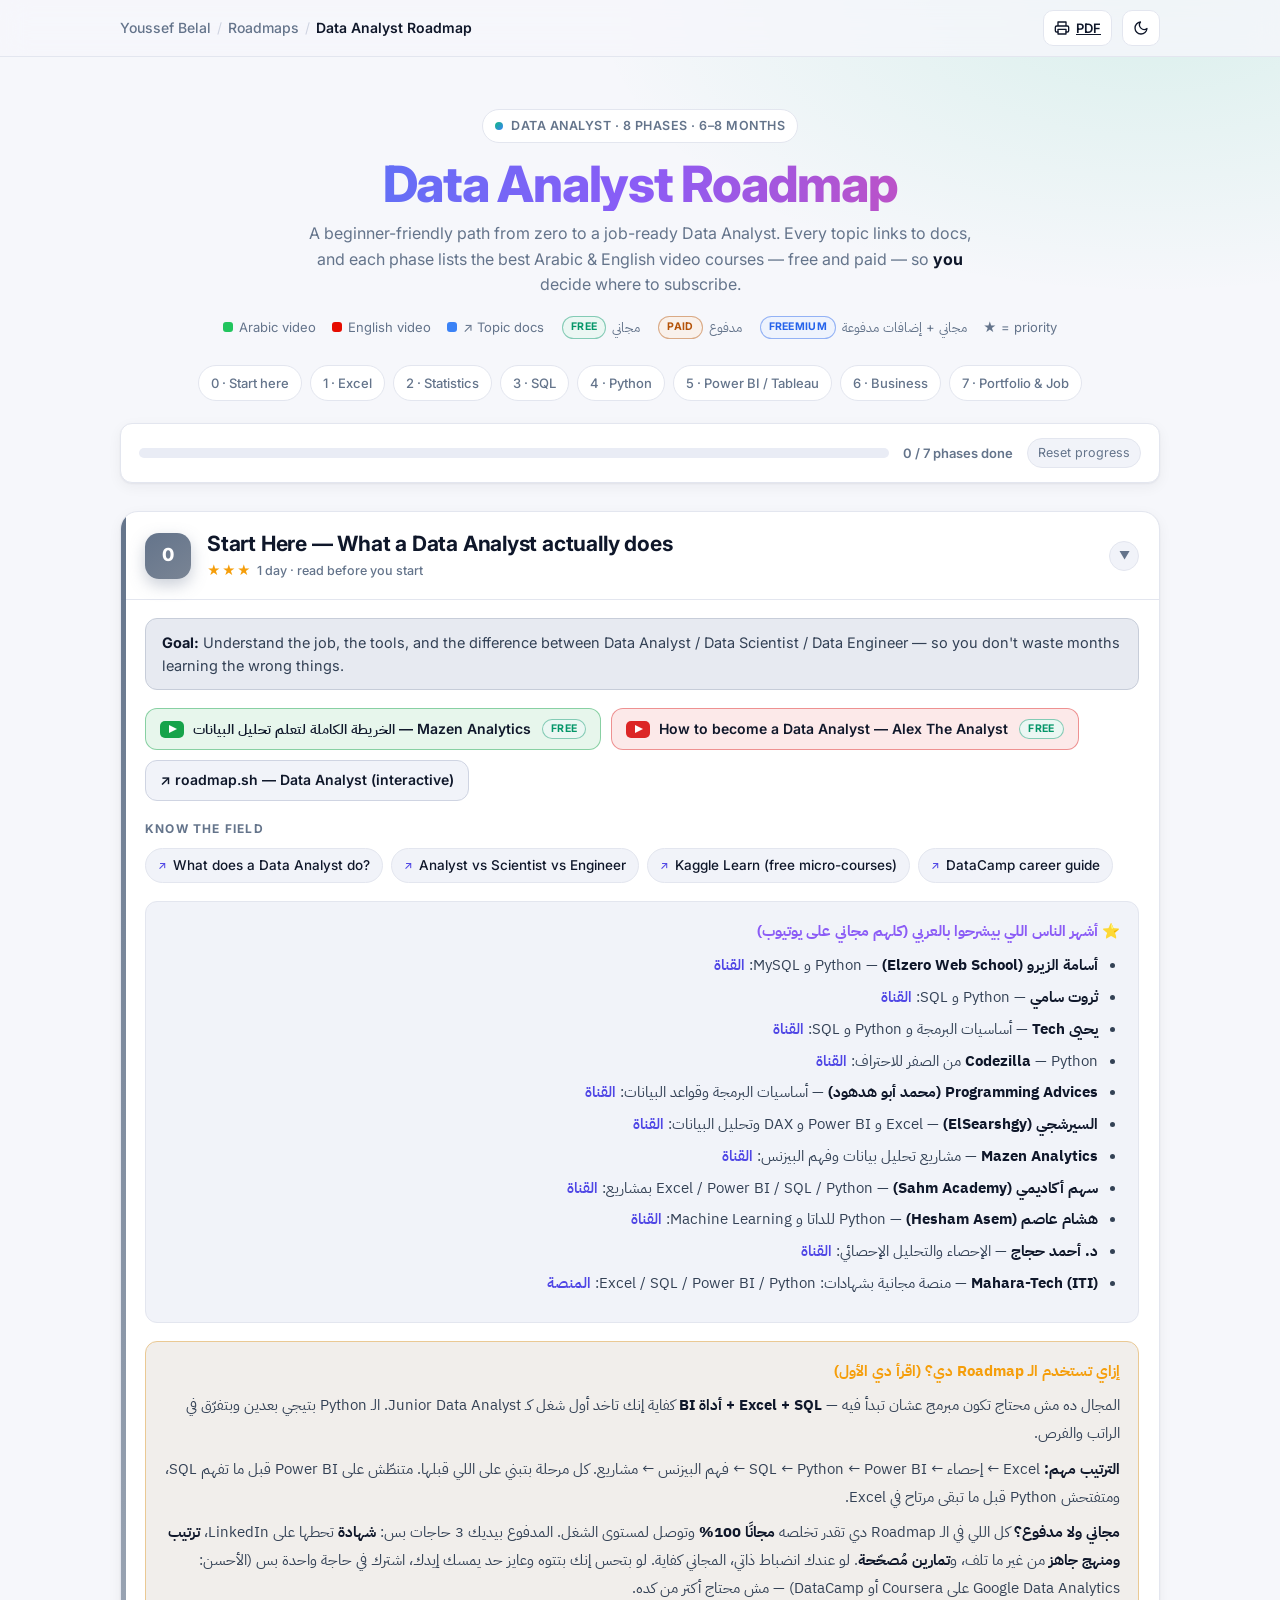
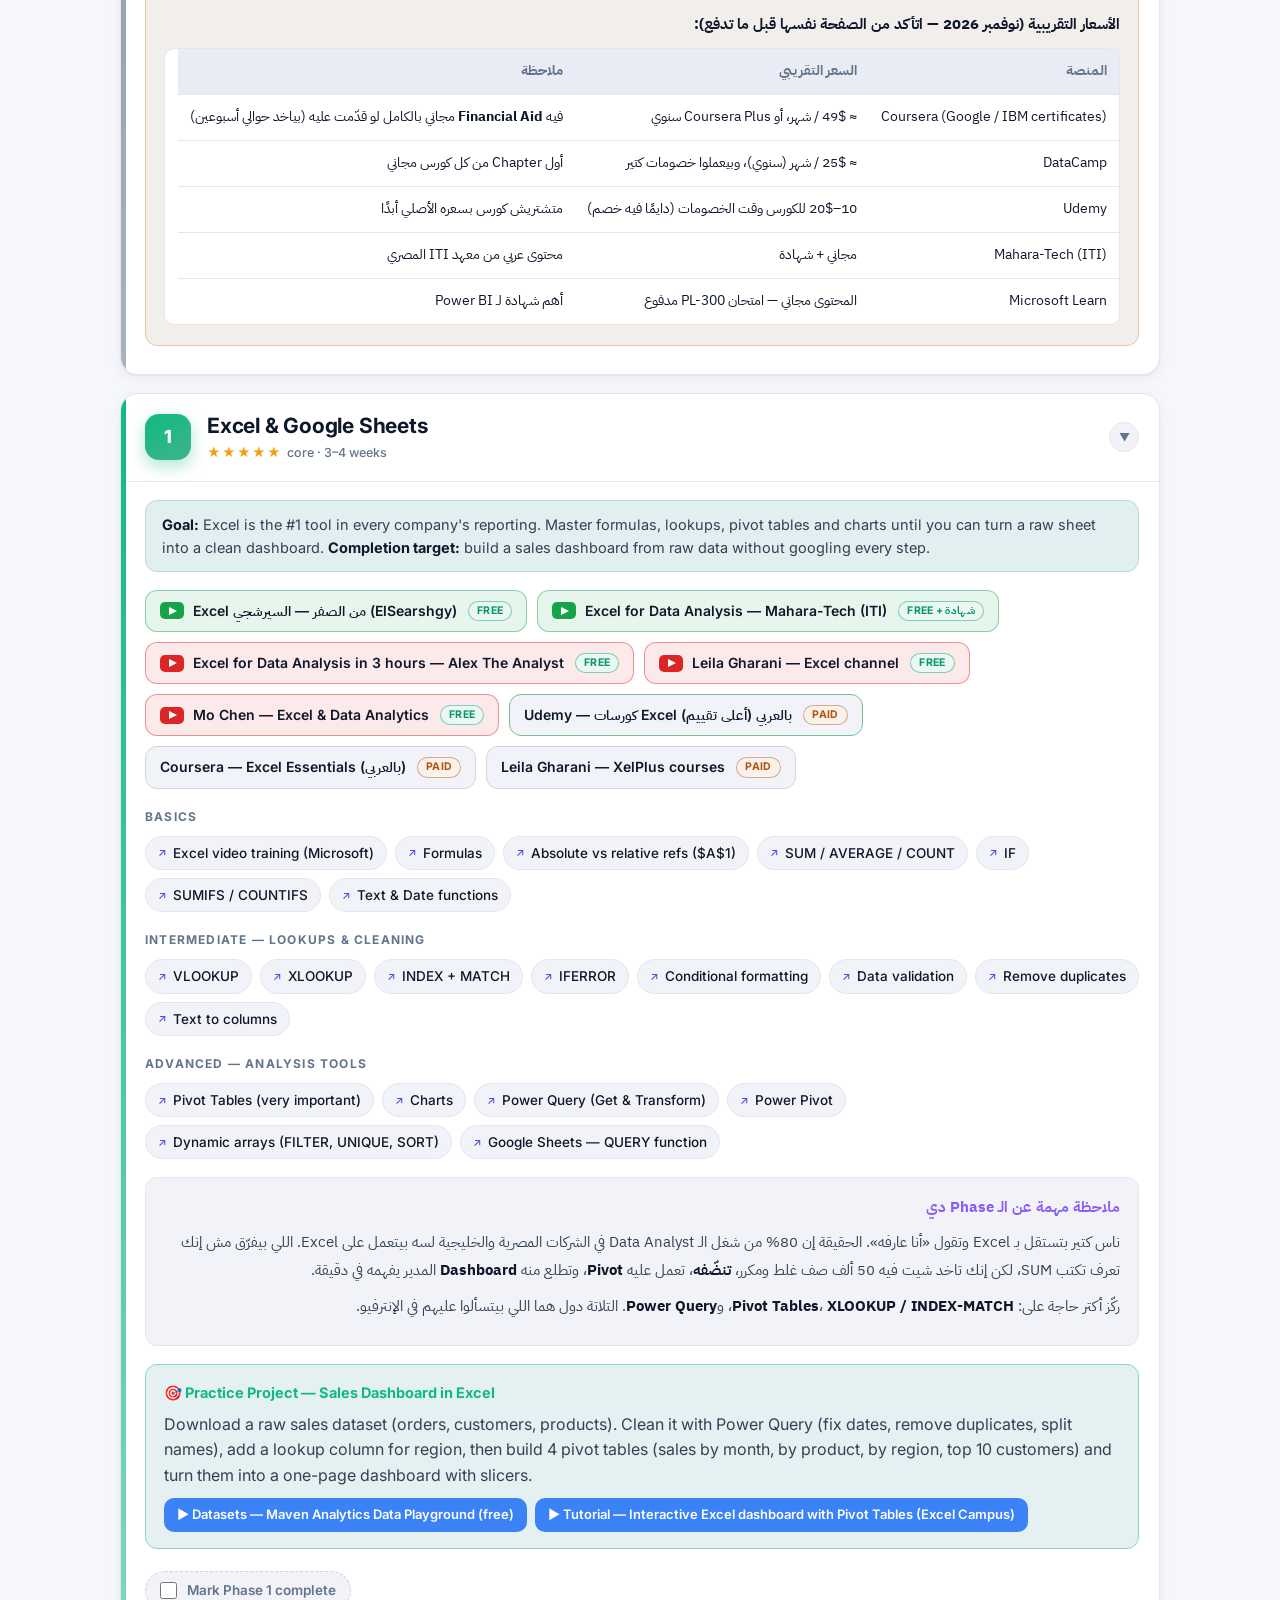
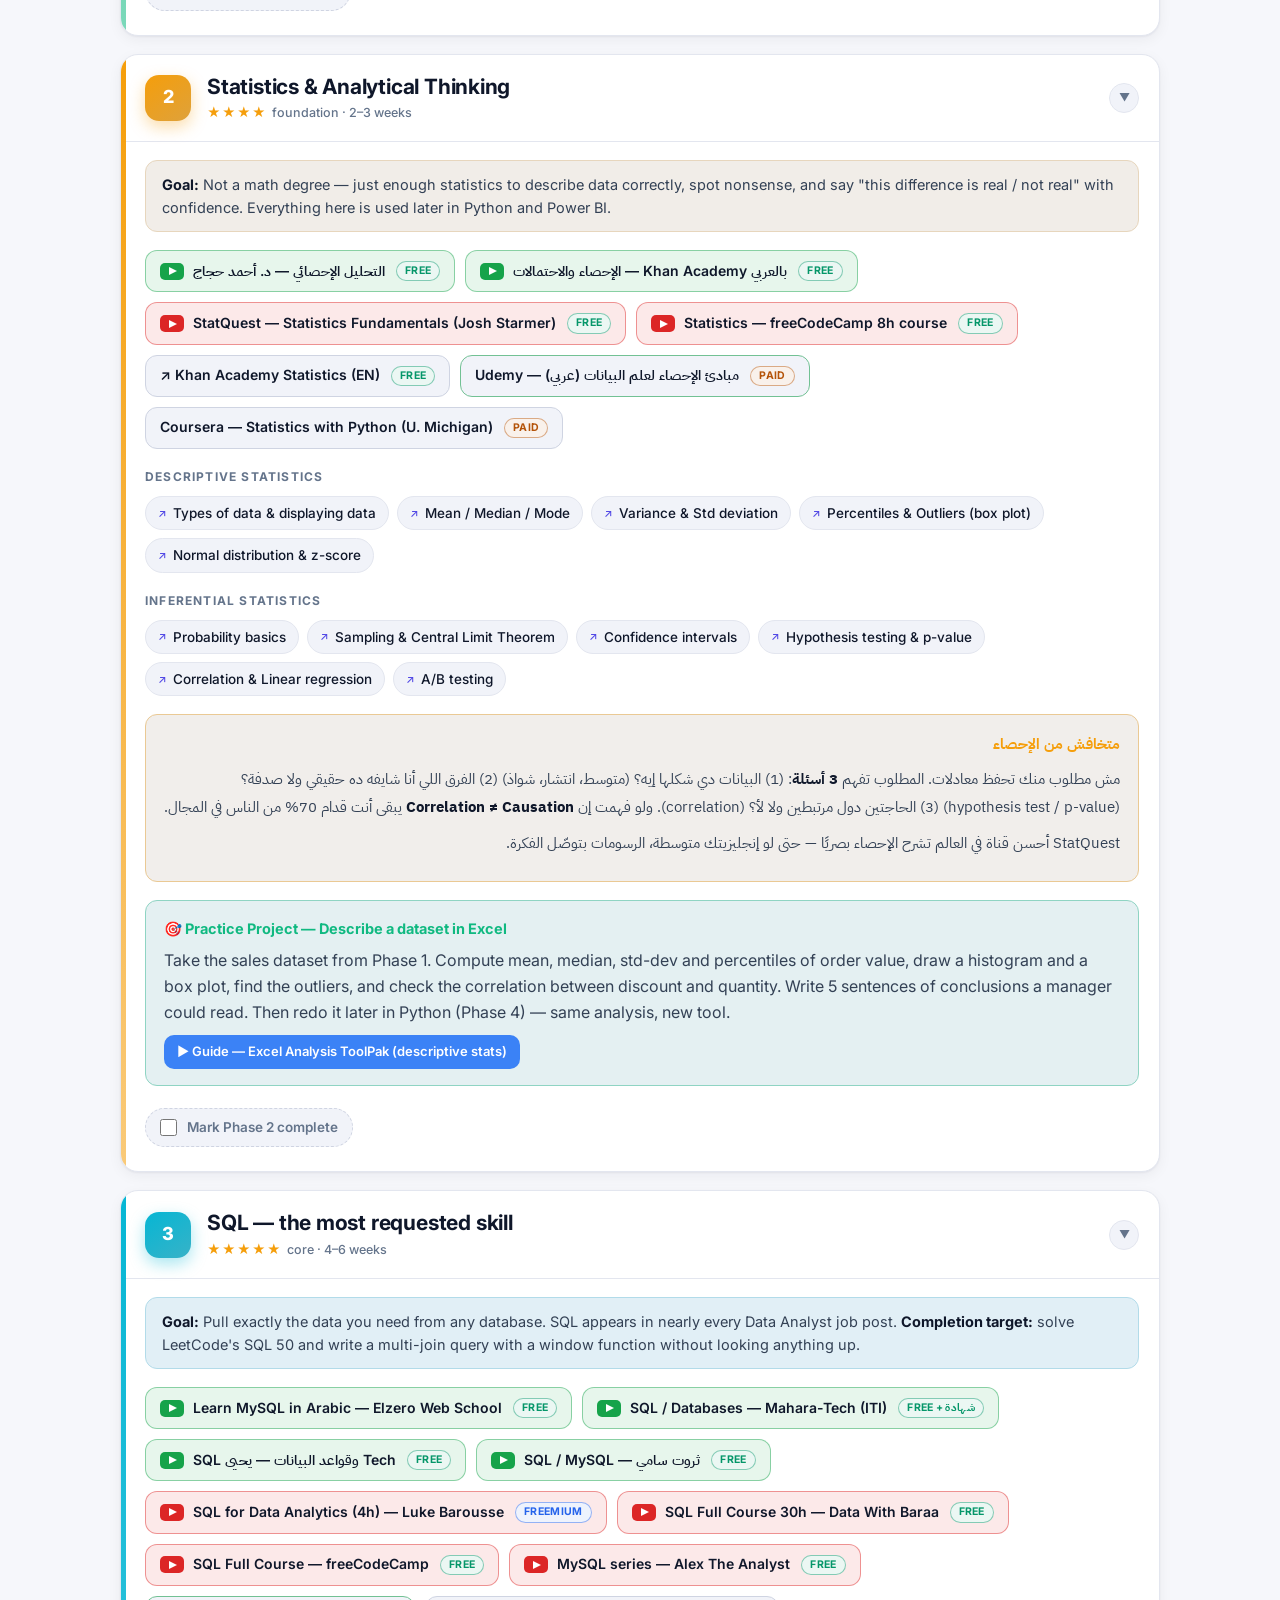
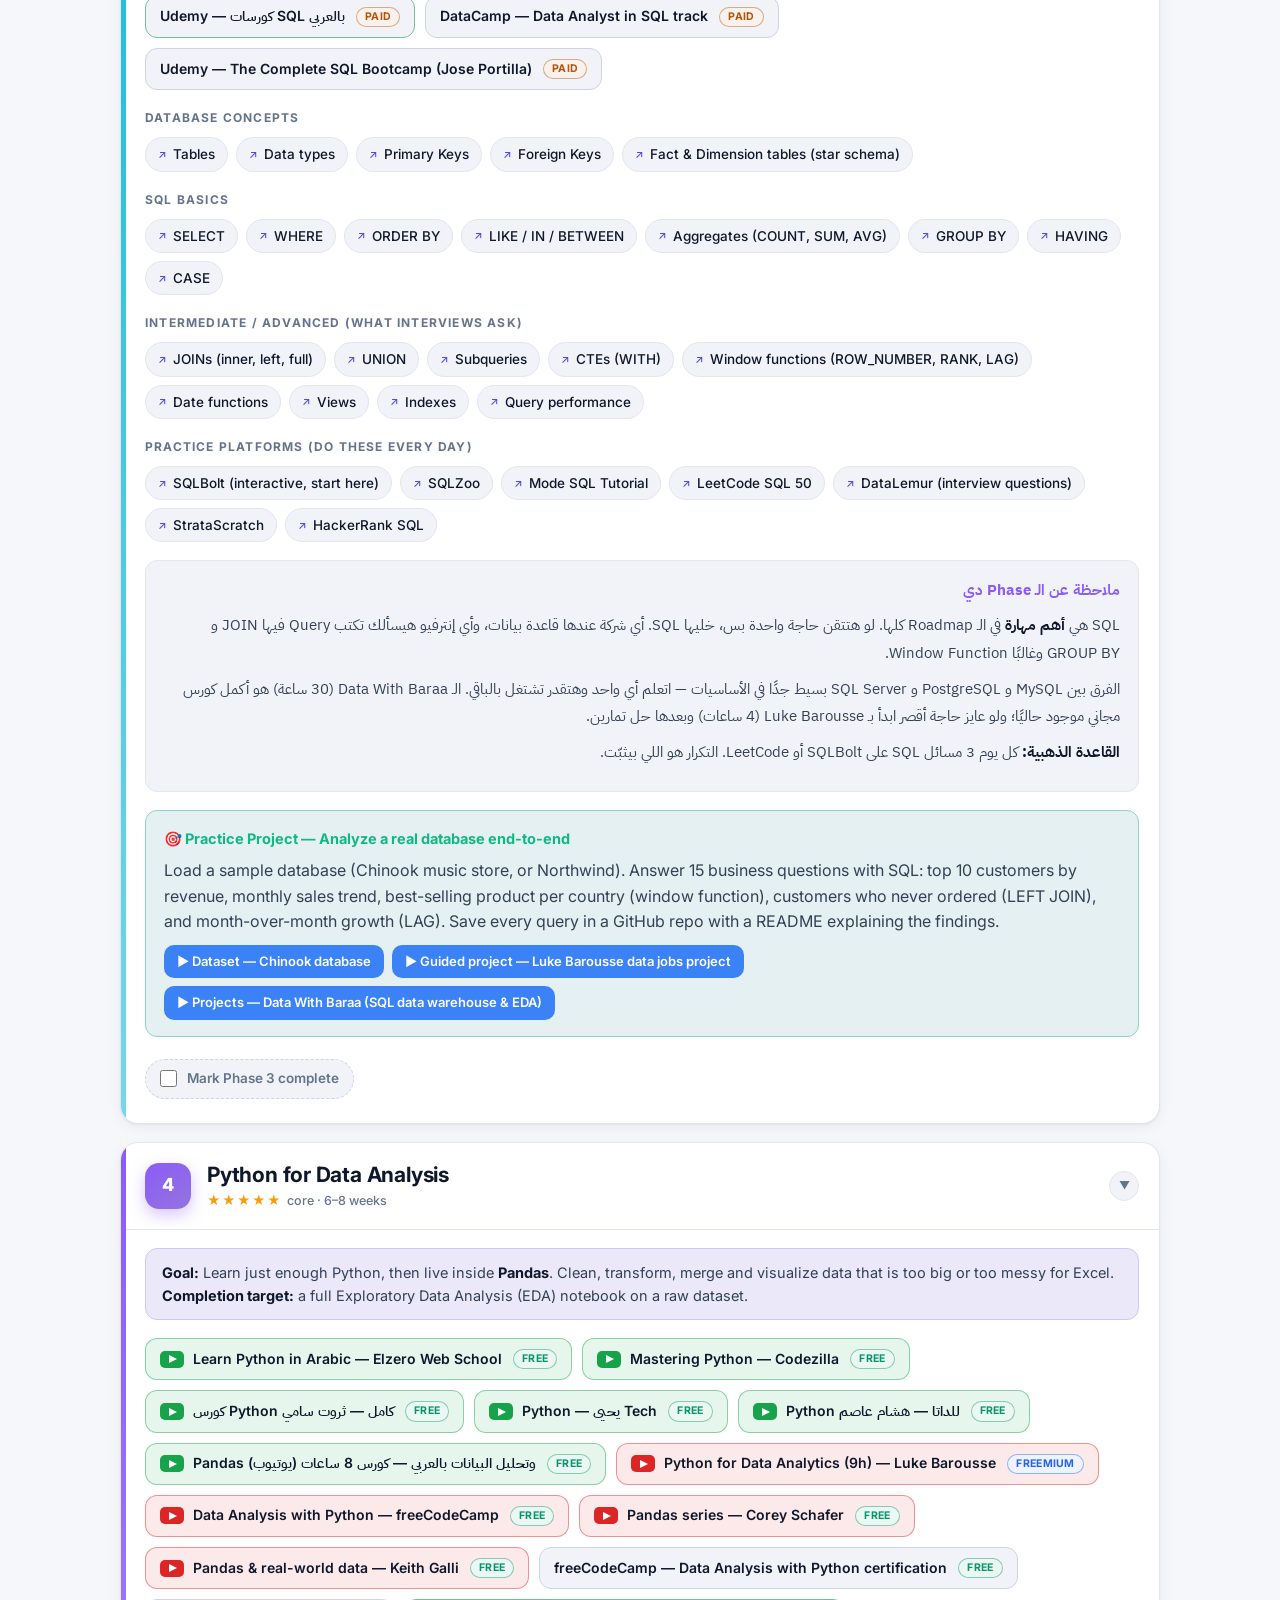
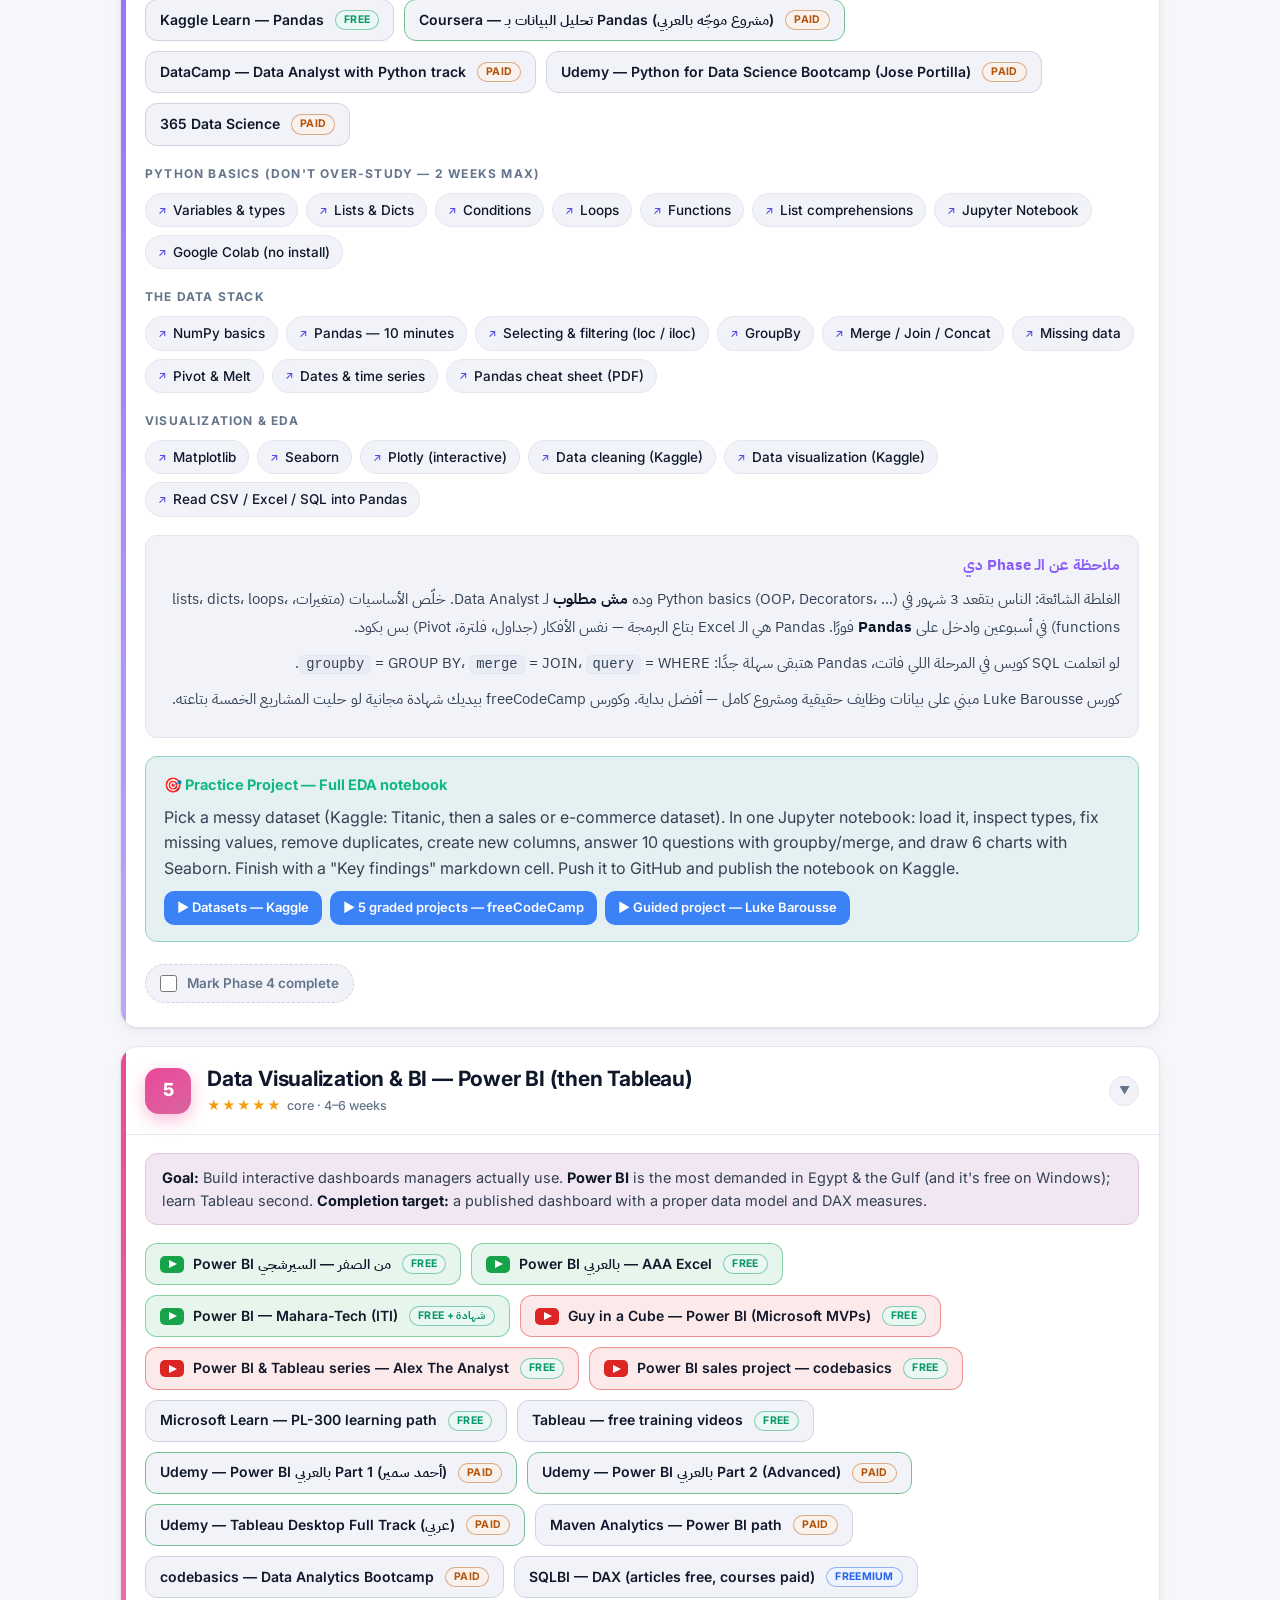
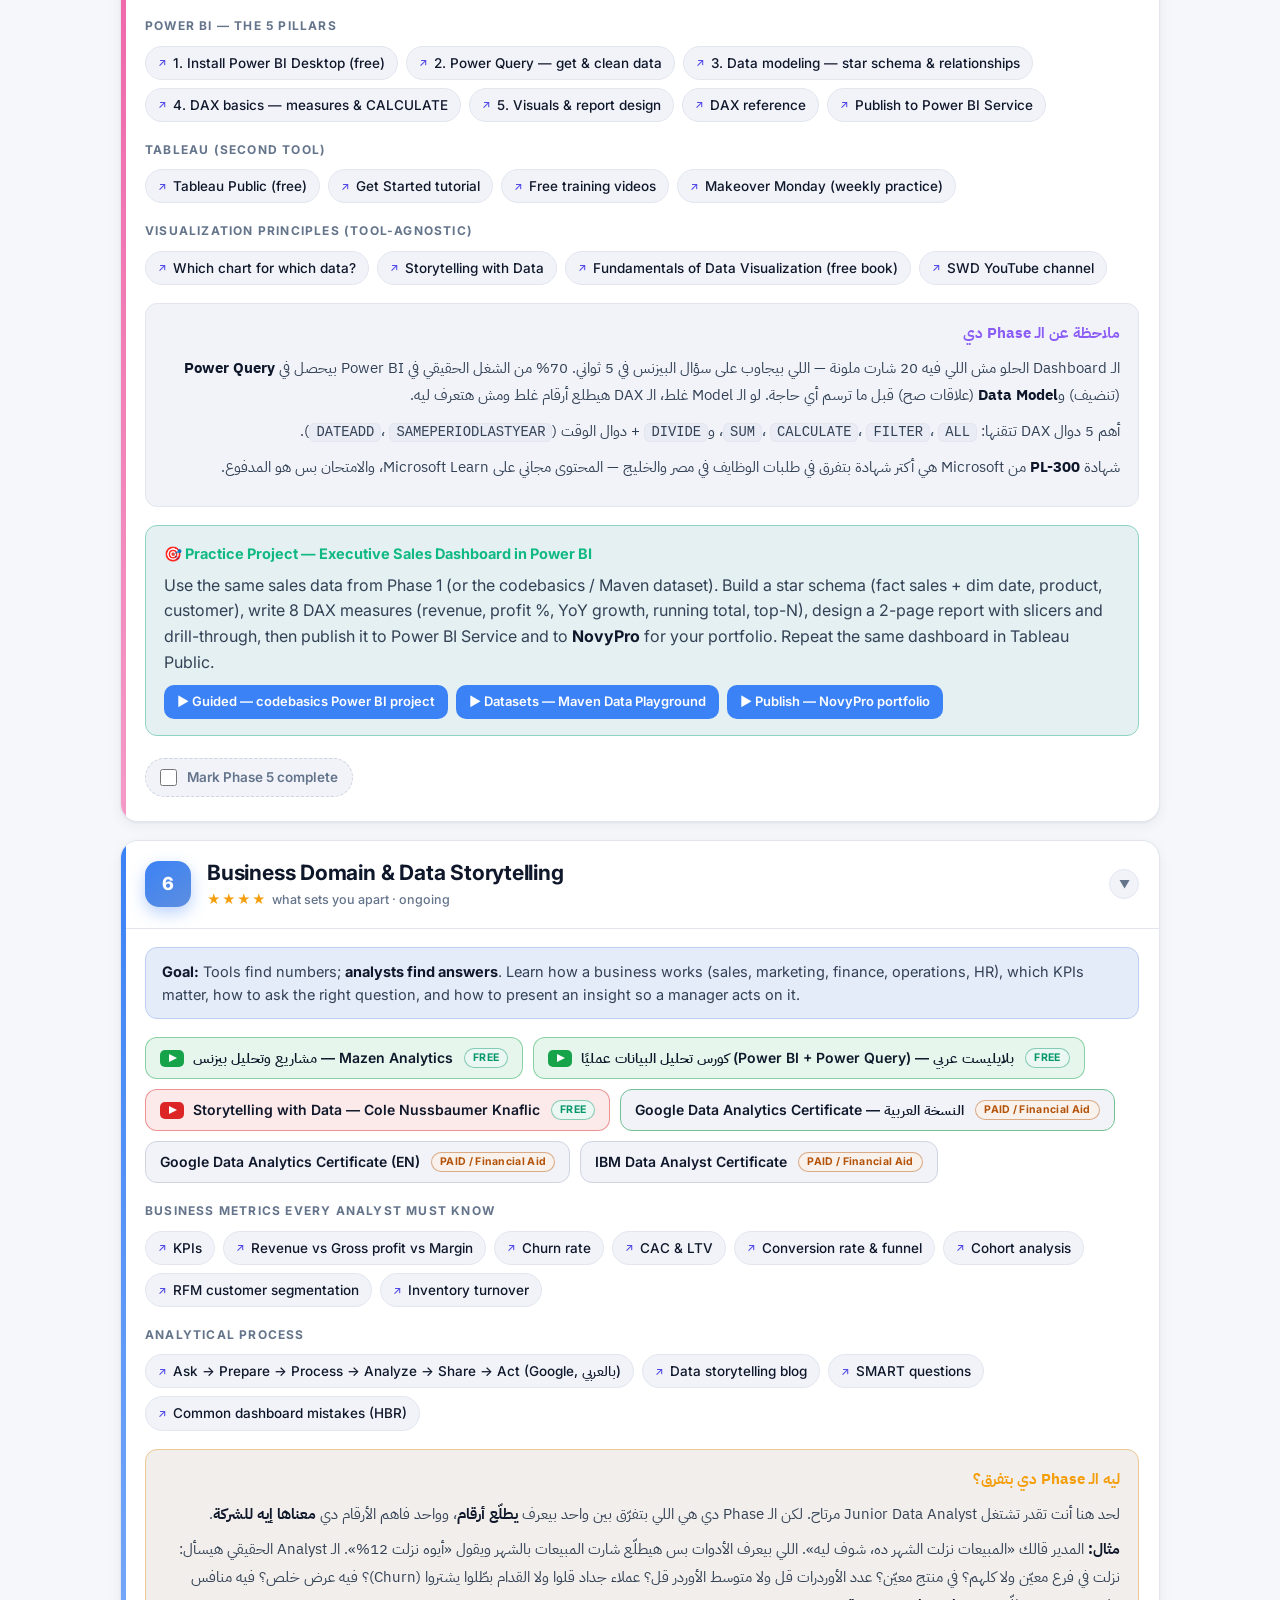
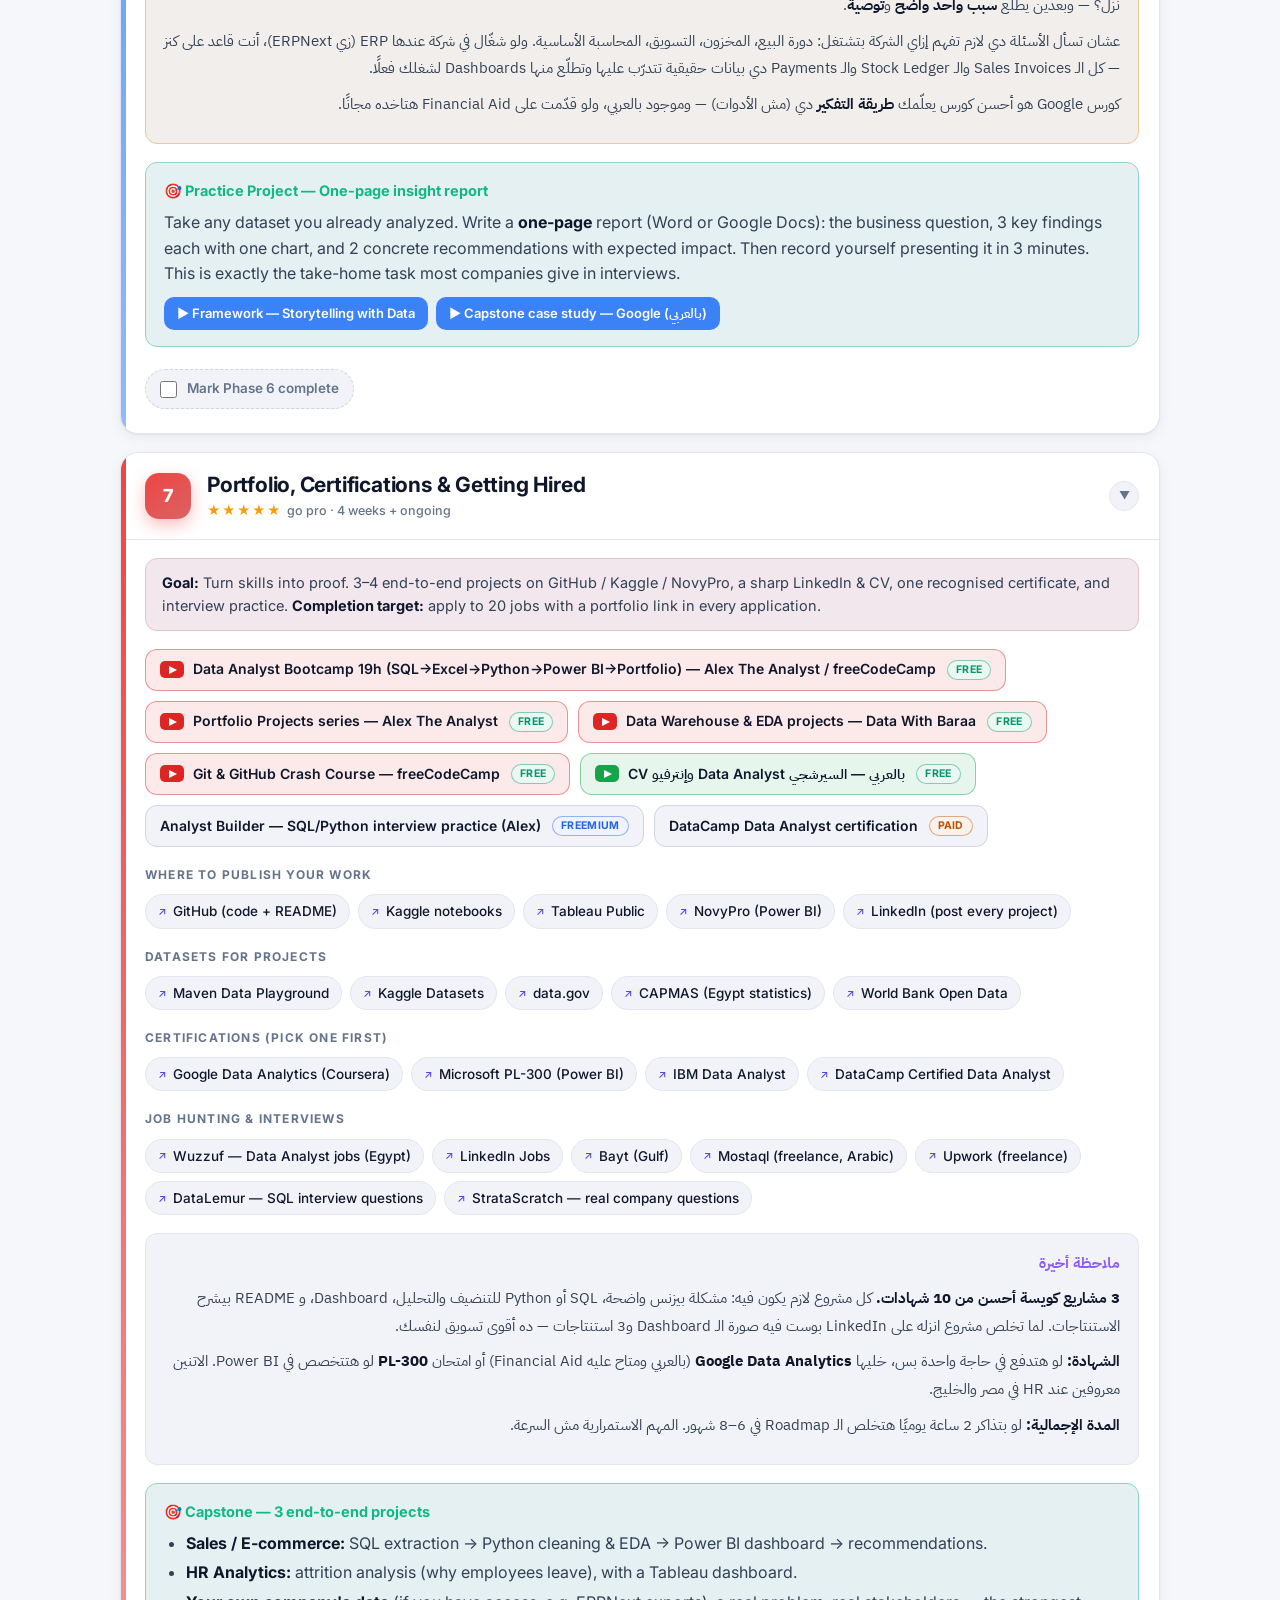
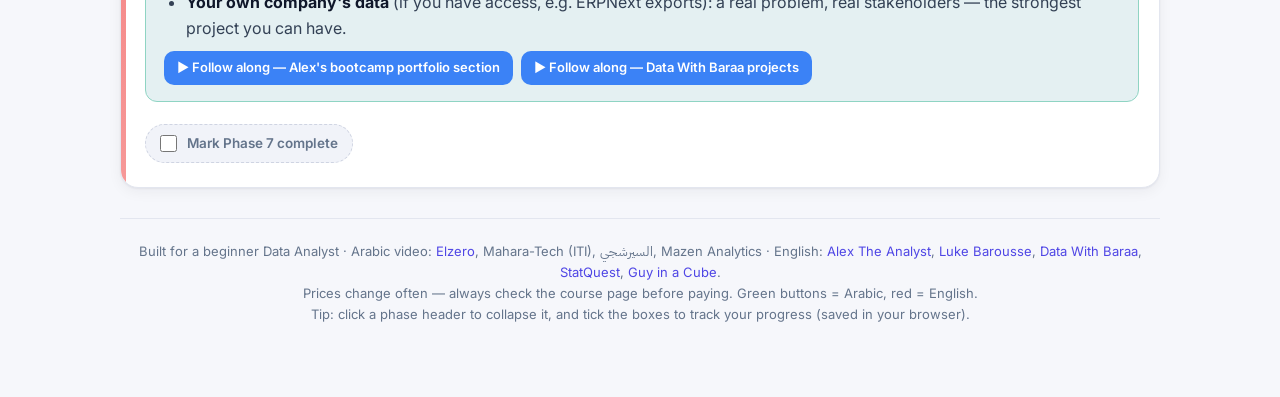
==== commit d8ad2e02: "feat: modern shared UI for roadmap pages (light/dark, print, mobile) Replace the inline styles and s" ====
--- a/data-analysis-roadmap/index.html
+++ b/data-analysis-roadmap/index.html
@@ -4,552 +4,56 @@
 <head>
   <meta charset="UTF-8">
   <meta name="viewport" content="width=device-width, initial-scale=1.0">
-  <title>Data Analyst Roadmap</title>
-  <style>
-    :root {
-      --bg: #0d1117;
-      --card: #161b22;
-      --card2: #1c2330;
-      --line: #2a323d;
-      --txt: #e6edf3;
-      --muted: #9aa7b4;
-      --chip: #21262d;
-      --chipbd: #30363d;
-      --yt: #ff3b30;
-      --docs: #3b82f6;
-      --p1: #34d399;
-      --p2: #f59e0b;
-      --p3: #22d3ee;
-      --p4: #a78bfa;
-      --p5: #f472b6;
-      --p6: #60a5fa;
-      --p7: #f87171;
-    }
-
-    * {
-      box-sizing: border-box
-    }
-
-    body {
-      margin: 0;
-      background: radial-gradient(1200px 600px at 20% -10%, #182031, transparent), var(--bg);
-      color: var(--txt);
-      font-family: "Segoe UI", system-ui, -apple-system, Roboto, Arial, sans-serif;
-      line-height: 1.55;
-      padding: 0 16px 80px;
-    }
-
-    .wrap {
-      max-width: 1000px;
-      margin: 0 auto
-    }
-
-    header.top {
-      padding: 48px 0 8px;
-      text-align: center
-    }
-
-    header.top h1 {
-      font-size: clamp(28px, 5vw, 44px);
-      margin: 0 0 8px;
-      font-weight: 800;
-      background: linear-gradient(90deg, #34d399, #60a5fa, #a78bfa);
-      -webkit-background-clip: text;
-      background-clip: text;
-      color: transparent
-    }
-
-    header.top p {
-      color: var(--muted);
-      max-width: 680px;
-      margin: 6px auto;
-      font-size: 15px
-    }
-
-    .legend {
-      display: flex;
-      gap: 16px;
-      flex-wrap: wrap;
-      justify-content: center;
-      margin: 18px auto 4px;
-      font-size: 13px;
-      color: var(--muted)
-    }
-
-    .legend span {
-      display: inline-flex;
-      align-items: center;
-      gap: 6px
-    }
-
-    .dot {
-      width: 10px;
-      height: 10px;
-      border-radius: 3px;
-      display: inline-block
-    }
-
-    .progwrap {
-      max-width: 1000px;
-      margin: 22px auto 30px;
-      background: var(--card);
-      border: 1px solid var(--line);
-      border-radius: 14px;
-      padding: 14px 18px;
-      display: flex;
-      align-items: center;
-      gap: 14px
-    }
-
-    .progbar {
-      flex: 1;
-      height: 10px;
-      background: #0b0f14;
-      border-radius: 20px;
-      overflow: hidden
-    }
-
-    .progfill {
-      height: 100%;
-      width: 0;
-      background: linear-gradient(90deg, #34d399, #60a5fa);
-      transition: width .3s
-    }
-
-    .progtxt {
-      font-size: 13px;
-      color: var(--muted);
-      white-space: nowrap;
-      min-width: 120px;
-      text-align: right
-    }
-
-    .phase {
-      background: var(--card);
-      border: 1px solid var(--line);
-      border-left: 5px solid var(--pc, #60a5fa);
-      border-radius: 14px;
-      margin: 0 0 20px;
-      overflow: hidden
-    }
-
-    .phead {
-      display: flex;
-      align-items: center;
-      gap: 14px;
-      padding: 18px 20px;
-      cursor: pointer;
-      user-select: none
-    }
-
-    .pnum {
-      flex: none;
-      width: 44px;
-      height: 44px;
-      border-radius: 12px;
-      display: grid;
-      place-items: center;
-      font-weight: 800;
-      font-size: 18px;
-      color: #0d1117;
-      background: var(--pc)
-    }
-
-    .ptitle {
-      flex: 1;
-      min-width: 0
-    }
-
-    .ptitle h2 {
-      margin: 0;
-      font-size: clamp(17px, 2.4vw, 21px);
-      font-weight: 700
-    }
-
-    .stars {
-      color: #f5c518;
-      font-size: 14px;
-      letter-spacing: 1px
-    }
-
-    .stars small {
-      color: var(--muted);
-      letter-spacing: 0
-    }
-
-    .chev {
-      flex: none;
-      color: var(--muted);
-      transition: transform .25s;
-      font-size: 14px
-    }
-
-    .phase.collapsed .chev {
-      transform: rotate(-90deg)
-    }
-
-    .pbody {
-      padding: 0 20px 22px;
-      border-top: 1px solid var(--line)
-    }
-
-    .phase.collapsed .pbody {
-      display: none
-    }
-
-    .goal {
-      color: var(--muted);
-      font-size: 14px;
-      margin: 14px 0 18px;
-      padding: 10px 14px;
-      background: var(--card2);
-      border-radius: 10px;
-      border: 1px solid var(--line)
-    }
-
-    .goal b {
-      color: var(--txt)
-    }
-
-    .grp {
-      margin: 16px 0
-    }
-
-    .grp h3 {
-      font-size: 13px;
-      text-transform: uppercase;
-      letter-spacing: .08em;
-      color: var(--muted);
-      margin: 0 0 10px;
-      font-weight: 700
-    }
-
-    .chips {
-      display: flex;
-      flex-wrap: wrap;
-      gap: 8px
-    }
-
-    a.chip {
-      display: inline-flex;
-      align-items: center;
-      gap: 6px;
-      background: var(--chip);
-      border: 1px solid var(--chipbd);
-      color: var(--txt);
-      text-decoration: none;
-      padding: 7px 12px;
-      border-radius: 20px;
-      font-size: 13.5px;
-      transition: .15s
-    }
-
-    a.chip:hover {
-      border-color: var(--docs);
-      background: #1b2432;
-      transform: translateY(-1px)
-    }
-
-    a.chip::before {
-      content: "↗";
-      color: var(--docs);
-      font-size: 11px
-    }
-
-    .videos {
-      display: flex;
-      flex-wrap: wrap;
-      gap: 10px;
-      margin: 16px 0 4px
-    }
-
-    a.ytbtn {
-      display: inline-flex;
-      align-items: center;
-      gap: 9px;
-      text-decoration: none;
-      font-weight: 600;
-      font-size: 14px;
-      padding: 10px 16px;
-      border-radius: 10px;
-      color: #fff;
-      background: linear-gradient(180deg, #ff5147, #e60c00);
-      border: 1px solid #ff6b63;
-      box-shadow: 0 4px 14px rgba(230, 12, 0, .25);
-      transition: .15s
-    }
-
-    a.ytbtn:hover {
-      transform: translateY(-1px);
-      box-shadow: 0 6px 18px rgba(230, 12, 0, .4)
-    }
-
-    a.ytbtn .yi {
-      width: 22px;
-      height: 16px;
-      background: #fff;
-      border-radius: 4px;
-      position: relative;
-      flex: none
-    }
-
-    a.ytbtn .yi::after {
-      content: "";
-      position: absolute;
-      left: 8px;
-      top: 4px;
-      border-left: 8px solid #e60c00;
-      border-top: 4px solid transparent;
-      border-bottom: 4px solid transparent
-    }
-
-    a.ytbtn.ar {
-      background: linear-gradient(180deg, #22c55e, #15803d);
-      border-color: #4ade80;
-      box-shadow: 0 4px 14px rgba(21, 128, 61, .28)
-    }
-
-    a.ytbtn.ar .yi::after {
-      border-left-color: #15803d
-    }
-
-    a.doclink {
-      display: inline-flex;
-      align-items: center;
-      gap: 8px;
-      text-decoration: none;
-      font-weight: 600;
-      font-size: 14px;
-      padding: 10px 16px;
-      border-radius: 10px;
-      color: var(--txt);
-      background: var(--card2);
-      border: 1px solid var(--docs)
-    }
-
-    a.doclink:hover {
-      background: #1b2838
-    }
-
-    a.doclink.ar {
-      border-color: #22c55e
-    }
-
-    .tag {
-      font-size: 11px;
-      padding: 2px 8px;
-      border-radius: 20px;
-      background: #0b0f14;
-      border: 1px solid var(--line);
-      color: var(--muted);
-      margin-left: 2px;
-      font-weight: 700;
-      letter-spacing: .02em
-    }
-
-    .tag.free {
-      color: #34d399;
-      border-color: #1f5c46
-    }
-
-    .tag.paid {
-      color: #fbbf24;
-      border-color: #7a5a12
-    }
-
-    .tag.mix {
-      color: #60a5fa;
-      border-color: #1e3a8a
-    }
-
-    .note {
-      margin: 18px 0 4px;
-      padding: 16px 18px;
-      border-radius: 12px;
-      border: 1px solid var(--line);
-      background: linear-gradient(180deg, #141b26, #11161f)
-    }
-
-    .note.ar {
-      direction: rtl;
-      text-align: right;
-      font-family: "Segoe UI", "Tahoma", sans-serif;
-      font-size: 15px
-    }
-
-    .note h4 {
-      margin: 0 0 8px;
-      font-size: 14px;
-      color: var(--p4)
-    }
-
-    .note.tip h4 {
-      color: #fbbf24
-    }
-
-    .note.proj {
-      background: linear-gradient(180deg, #10241c, #0e1a16);
-      border-color: #1f5c46
-    }
-
-    .note.proj h4 {
-      color: #34d399
-    }
-
-    .note.proj .ptutorial {
-      display: inline-flex;
-      align-items: center;
-      gap: 7px;
-      margin-top: 8px;
-      text-decoration: none;
-      font-size: 13px;
-      font-weight: 600;
-      color: #0d1117;
-      background: #34d399;
-      padding: 7px 13px;
-      border-radius: 8px
-    }
-
-    .note.proj .ptutorial:hover {
-      background: #2bbd85
-    }
-
-    .note.proj .ptutorial.ar {
-      background: #22c55e
-    }
-
-    .note.proj .ptutorial.eng {
-      background: #60a5fa
-    }
-
-    .note.proj .tutrow {
-      display: flex;
-      flex-wrap: wrap;
-      gap: 8px
-    }
-
-    .note p {
-      margin: 8px 0;
-      color: #cdd6e0
-    }
-
-    .note ul {
-      margin: 8px 0;
-      padding-inline-start: 22px;
-      color: #cdd6e0
-    }
-
-    .note b {
-      color: #fff
-    }
-
-    .note code {
-      background: #0b0f14;
-      border: 1px solid var(--line);
-      padding: 1px 6px;
-      border-radius: 6px;
-      font-size: 13px
-    }
-
-    ol.reading {
-      margin: 8px 0;
-      padding-inline-start: 20px
-    }
-
-    ol.reading li {
-      margin: 7px 0
-    }
-
-    ol.reading a {
-      color: var(--p6);
-      text-decoration: none
-    }
-
-    ol.reading a:hover {
-      text-decoration: underline
-    }
-
-    table.price {
-      width: 100%;
-      border-collapse: collapse;
-      font-size: 13.5px;
-      margin: 10px 0 4px
-    }
-
-    table.price th,
-    table.price td {
-      border: 1px solid var(--line);
-      padding: 8px 10px;
-      text-align: right;
-      vertical-align: top
-    }
-
-    table.price th {
-      background: var(--card2);
-      color: var(--muted);
-      font-weight: 700
-    }
-
-    .check {
-      display: flex;
-      align-items: center;
-      gap: 9px;
-      margin: 16px 0 0;
-      font-size: 13px;
-      color: var(--muted);
-      cursor: pointer;
-      user-select: none
-    }
-
-    .check input {
-      width: 17px;
-      height: 17px;
-      accent-color: #34d399;
-      cursor: pointer
-    }
-
-    footer {
-      max-width: 1000px;
-      margin: 30px auto 0;
-      padding: 22px;
-      text-align: center;
-      color: var(--muted);
-      font-size: 13px;
-      border-top: 1px solid var(--line)
-    }
-
-    footer a {
-      color: var(--p6);
-      text-decoration: none
-    }
-
-    .anchorlinks {
-      display: flex;
-      gap: 8px;
-      flex-wrap: wrap;
-      justify-content: center;
-      margin: 8px 0 22px
-    }
-
-    .anchorlinks a {
-      font-size: 12.5px;
-      color: var(--muted);
-      text-decoration: none;
-      padding: 6px 11px;
-      border: 1px solid var(--line);
-      border-radius: 20px
-    }
-
-    .anchorlinks a:hover {
-      color: var(--txt);
-      border-color: var(--docs)
-    }
-  </style>
+  <title>Data Analyst Roadmap | Youssef Belal</title>
+  <meta name="description" content="A beginner-friendly path from zero to a job-ready Data Analyst: Excel, Statistics, SQL, Python, Power BI, business domain and portfolio. Arabic and English video courses, free and paid, with a practice project per phase.">
+  <meta name="theme-color" content="#f6f7fb" media="(prefers-color-scheme: light)">
+  <meta name="theme-color" content="#0b0f17" media="(prefers-color-scheme: dark)">
+  <link rel="canonical" href="https://youssef336.github.io/data-analysis-roadmap/">
+  <link rel="icon" href="/favicon.svg" type="image/svg+xml">
+  <meta property="og:type" content="website">
+  <meta property="og:site_name" content="Youssef Belal">
+  <meta property="og:title" content="Data Analyst Roadmap | Youssef Belal">
+  <meta property="og:description" content="A beginner-friendly path from zero to a job-ready Data Analyst: Excel, Statistics, SQL, Python, Power BI, business domain and portfolio. Arabic and English video courses, free and paid, with a practice project per phase.">
+  <meta property="og:url" content="https://youssef336.github.io/data-analysis-roadmap/">
+  <meta property="og:image" content="https://youssef336.github.io/data-analysis-roadmap/og.png">
+  <meta property="og:image:width" content="1200">
+  <meta property="og:image:height" content="630">
+  <meta property="og:locale" content="en_US">
+  <meta property="og:locale:alternate" content="ar_EG">
+  <meta name="twitter:card" content="summary_large_image">
+  <meta name="twitter:title" content="Data Analyst Roadmap | Youssef Belal">
+  <meta name="twitter:description" content="A beginner-friendly path from zero to a job-ready Data Analyst: Excel, Statistics, SQL, Python, Power BI, business domain and portfolio. Arabic and English video courses, free and paid, with a practice project per phase.">
+  <meta name="twitter:image" content="https://youssef336.github.io/data-analysis-roadmap/og.png">
+  <link rel="preconnect" href="https://fonts.googleapis.com">
+  <link rel="preconnect" href="https://fonts.gstatic.com" crossorigin>
+  <link href="https://fonts.googleapis.com/css2?family=Inter:wght@400;500;600;700;800&family=IBM+Plex+Sans+Arabic:wght@400;500;600;700&display=swap" rel="stylesheet">
+  <link rel="stylesheet" href="/roadmaps/assets/roadmap.css">
+  <script>
+    // Apply the saved theme before first paint to avoid a flash.
+    try { var t = JSON.parse(localStorage.getItem('roadmap-theme')); if (t === 'dark' || t === 'light') document.documentElement.setAttribute('data-theme', t); } catch (e) { }
+  </script>
 </head>
-
-<body>
-  <div class="wrap">
+<body data-progress-key="da-roadmap-progress">
+  <div class="topbar">
+    <div class="topbar-in">
+      <nav class="crumbs" aria-label="Breadcrumb">
+        <a href="/">Youssef Belal</a><span class="sep">/</span>
+        <a href="/roadmaps/">Roadmaps</a><span class="sep hide-sm">/</span>
+        <span class="here hide-sm">Data Analyst Roadmap</span>
+      </nav>
+      <a class="iconbtn" href="javascript:window.print()" title="Print / Save as PDF" aria-label="Print or save as PDF">
+        <svg viewBox="0 0 24 24" fill="none" stroke="currentColor" stroke-width="2" stroke-linecap="round" stroke-linejoin="round" aria-hidden="true"><path d="M6 9V3h12v6M6 18H4a2 2 0 0 1-2-2v-5a2 2 0 0 1 2-2h16a2 2 0 0 1 2 2v5a2 2 0 0 1-2 2h-2"/><rect x="6" y="14" width="12" height="7"/></svg>
+        <span class="hide-sm">PDF</span>
+      </a>
+      <button class="iconbtn" id="theme" type="button" title="Toggle light / dark theme" aria-label="Toggle light or dark theme">
+        <svg class="ico-moon" viewBox="0 0 24 24" fill="none" stroke="currentColor" stroke-width="2" stroke-linecap="round" stroke-linejoin="round" aria-hidden="true"><path d="M21 12.8A9 9 0 1 1 11.2 3a7 7 0 0 0 9.8 9.8z"/></svg>
+        <svg class="ico-sun" viewBox="0 0 24 24" fill="none" stroke="currentColor" stroke-width="2" stroke-linecap="round" stroke-linejoin="round" aria-hidden="true"><circle cx="12" cy="12" r="4"/><path d="M12 2v2M12 20v2M4.9 4.9l1.4 1.4M17.7 17.7l1.4 1.4M2 12h2M20 12h2M4.9 19.1l1.4-1.4M17.7 6.3l1.4-1.4"/></svg>
+      </button>
+    </div>
+  </div>
+<div class="wrap">
     <header class="top">
+      <span class="eyebrow">Data Analyst · 8 phases · 6–8 months</span>
       <h1>Data Analyst Roadmap</h1>
       <p>A beginner-friendly path from zero to a job-ready Data Analyst. Every topic links to docs, and each phase lists
         the best Arabic &amp; English video courses — free and paid — so <b>you</b> decide where to subscribe.</p>
@@ -576,10 +80,11 @@
         <div class="progfill" id="pf"></div>
       </div>
       <div class="progtxt" id="pt">0 / 7 phases done</div>
+      <a class="reset" id="reset" href="#" title="Clear saved progress">Reset progress</a>
     </div>
 
     <!-- PHASE 0 : START HERE -->
-    <section class="phase" id="p0" style="--pc:#9aa7b4">
+    <section class="phase" id="p0" style="--pc:var(--p0)">
       <div class="phead">
         <div class="pnum">0</div>
         <div class="ptitle">
@@ -619,35 +124,35 @@
           <h4>⭐ أشهر الناس اللي بيشرحوا بالعربي (كلهم مجاني على يوتيوب)</h4>
           <ul>
             <li><b>أسامة الزيرو (Elzero Web School)</b> — Python و MySQL: <a
-                href="https://www.youtube.com/@ElzeroWebSchool" target="_blank" style="color:#60a5fa">القناة</a></li>
+                href="https://www.youtube.com/@ElzeroWebSchool" target="_blank">القناة</a></li>
             <li><b>ثروت سامي</b> — Python و SQL: <a
                 href="https://www.youtube.com/@tharwatsamy"
-                target="_blank" style="color:#60a5fa">القناة</a></li>
+                target="_blank">القناة</a></li>
             <li><b>يحيى Tech</b> — أساسيات البرمجة و Python و SQL: <a
                 href="https://www.youtube.com/@yehiatech"
-                target="_blank" style="color:#60a5fa">القناة</a></li>
+                target="_blank">القناة</a></li>
             <li><b>Codezilla</b> — Python من الصفر للاحتراف: <a
                 href="https://www.youtube.com/@Codezilla" target="_blank"
-                style="color:#60a5fa">القناة</a></li>
+               >القناة</a></li>
             <li><b>Programming Advices (محمد أبو هدهود)</b> — أساسيات البرمجة وقواعد البيانات: <a
-                href="https://www.youtube.com/@ProgrammingAdvices" target="_blank" style="color:#60a5fa">القناة</a></li>
+                href="https://www.youtube.com/@ProgrammingAdvices" target="_blank">القناة</a></li>
             <li><b>السيرشجي (ElSearshgy)</b> — Excel و Power BI و DAX وتحليل البيانات: <a
                 href="https://www.youtube.com/channel/UC7OzJ7urDKMS9mmDkv6RS_g"
-                target="_blank" style="color:#60a5fa">القناة</a></li>
+                target="_blank">القناة</a></li>
             <li><b>Mazen Analytics</b> — مشاريع تحليل بيانات وفهم البيزنس: <a
                 href="https://www.youtube.com/@Mazen_Analytics" target="_blank"
-                style="color:#60a5fa">القناة</a></li>
+               >القناة</a></li>
             <li><b>سهم أكاديمي (Sahm Academy)</b> — Excel / Power BI / SQL / Python بمشاريع: <a
                 href="https://www.youtube.com/watch?v=IwvQWmq2JQM"
-                target="_blank" style="color:#60a5fa">القناة</a></li>
+                target="_blank">القناة</a></li>
             <li><b>هشام عاصم (Hesham Asem)</b> — Python للداتا و Machine Learning: <a
                 href="https://www.youtube.com/@HeshamAsem" target="_blank"
-                style="color:#60a5fa">القناة</a></li>
+               >القناة</a></li>
             <li><b>د. أحمد حجاج</b> — الإحصاء والتحليل الإحصائي: <a
                 href="https://www.youtube.com/@dr.ahmedhagag" target="_blank"
-                style="color:#60a5fa">القناة</a></li>
+               >القناة</a></li>
             <li><b>Mahara-Tech (ITI)</b> — منصة مجانية بشهادات: Excel / SQL / Power BI / Python: <a
-                href="https://maharatech.gov.eg/" target="_blank" style="color:#60a5fa">المنصة</a></li>
+                href="https://maharatech.gov.eg/" target="_blank">المنصة</a></li>
           </ul>
         </div>
         <div class="note ar tip">
@@ -1522,31 +1027,7 @@
       <br>Tip: click a phase header to collapse it, and tick the boxes to track your progress (saved in your browser).
     </footer>
   </div>
-
-  <script>
-    // collapse/expand
-    document.querySelectorAll('.phead').forEach(h => {
-      h.addEventListener('click', () => h.parentElement.classList.toggle('collapsed'));
-    });
-    // progress (persisted in localStorage when available)
-    const boxes = [...document.querySelectorAll('input[data-phase]')];
-    const fill = document.getElementById('pf'), txt = document.getElementById('pt');
-    const KEY = 'da-roadmap-progress';
-    try {
-      const saved = JSON.parse(localStorage.getItem(KEY) || '[]');
-      boxes.forEach((b, i) => { b.checked = !!saved[i]; });
-    } catch (e) { }
-    function upd() {
-      const n = boxes.filter(b => b.checked).length;
-      fill.style.width = (n / boxes.length * 100) + '%';
-      txt.textContent = n + ' / ' + boxes.length + ' phases done';
-      try { localStorage.setItem(KEY, JSON.stringify(boxes.map(b => b.checked))); } catch (e) { }
-    }
-    boxes.forEach(b => b.addEventListener('change', e => { e.stopPropagation(); upd(); }));
-    // prevent checkbox toggling collapse
-    document.querySelectorAll('.check').forEach(l => l.addEventListener('click', e => e.stopPropagation()));
-    upd();
-  </script>
+  <script src="/roadmaps/assets/roadmap.js" defer></script>
 </body>
 
 </html>
--- a/roadmaps/assets/roadmap.css
+++ b/roadmaps/assets/roadmap.css
@@ -0,0 +1,453 @@
+/* Roadmap pages — shared design system
+   Light + dark (system by default, manual toggle via [data-theme]), print, mobile-first. */
+
+:root {
+  --bg: #f6f7fb;
+  --bg-glow-a: rgba(99, 102, 241, 0.14);
+  --bg-glow-b: rgba(16, 185, 129, 0.12);
+  --surface: #ffffff;
+  --surface-2: #f1f3f9;
+  --surface-3: #e9ecf5;
+  --line: #e3e6ef;
+  --line-strong: #cfd4e2;
+  --txt: #0f172a;
+  --txt-2: #334155;
+  --muted: #64748b;
+  --accent: #4f46e5;
+  --accent-soft: rgba(79, 70, 229, 0.10);
+  --ar: #16a34a;
+  --ar-soft: rgba(22, 163, 74, 0.10);
+  --en: #dc2626;
+  --en-soft: rgba(220, 38, 38, 0.10);
+  --free: #059669;
+  --paid: #b45309;
+  --mix: #2563eb;
+  --star: #f59e0b;
+  --shadow-sm: 0 1px 2px rgba(15, 23, 42, 0.05), 0 4px 14px rgba(15, 23, 42, 0.05);
+  --shadow-md: 0 2px 4px rgba(15, 23, 42, 0.06), 0 14px 36px rgba(15, 23, 42, 0.08);
+  --radius: 18px;
+  --radius-sm: 12px;
+  --font: Inter, "IBM Plex Sans Arabic", system-ui, -apple-system, "Segoe UI", Roboto, sans-serif;
+  --font-ar: "IBM Plex Sans Arabic", Inter, "Segoe UI", Tahoma, sans-serif;
+  --p1: #10b981; --p2: #f59e0b; --p3: #06b6d4; --p4: #8b5cf6; --p5: #ec4899; --p6: #3b82f6; --p7: #ef4444;
+  --p0: #64748b;
+  color-scheme: light;
+}
+
+@media (prefers-color-scheme: dark) {
+  :root:not([data-theme="light"]) {
+    --bg: #0b0f17;
+    --bg-glow-a: rgba(99, 102, 241, 0.22);
+    --bg-glow-b: rgba(16, 185, 129, 0.14);
+    --surface: #121826;
+    --surface-2: #171f2f;
+    --surface-3: #1d2638;
+    --line: #232c3f;
+    --line-strong: #324057;
+    --txt: #eef2f8;
+    --txt-2: #c7d0de;
+    --muted: #8e9bb0;
+    --accent: #8b8cf8;
+    --accent-soft: rgba(139, 140, 248, 0.14);
+    --ar: #34d399;
+    --ar-soft: rgba(52, 211, 153, 0.13);
+    --en: #f87171;
+    --en-soft: rgba(248, 113, 113, 0.13);
+    --free: #34d399;
+    --paid: #fbbf24;
+    --mix: #60a5fa;
+    --shadow-sm: 0 1px 2px rgba(0, 0, 0, 0.35), 0 6px 18px rgba(0, 0, 0, 0.25);
+    --shadow-md: 0 2px 4px rgba(0, 0, 0, 0.4), 0 18px 44px rgba(0, 0, 0, 0.45);
+    --p1: #34d399; --p2: #fbbf24; --p3: #22d3ee; --p4: #a78bfa; --p5: #f472b6; --p6: #60a5fa; --p7: #f87171;
+    --p0: #94a3b8;
+    color-scheme: dark;
+  }
+}
+:root[data-theme="dark"] {
+  --bg: #0b0f17;
+  --bg-glow-a: rgba(99, 102, 241, 0.22);
+  --bg-glow-b: rgba(16, 185, 129, 0.14);
+  --surface: #121826;
+  --surface-2: #171f2f;
+  --surface-3: #1d2638;
+  --line: #232c3f;
+  --line-strong: #324057;
+  --txt: #eef2f8;
+  --txt-2: #c7d0de;
+  --muted: #8e9bb0;
+  --accent: #8b8cf8;
+  --accent-soft: rgba(139, 140, 248, 0.14);
+  --ar: #34d399;
+  --ar-soft: rgba(52, 211, 153, 0.13);
+  --en: #f87171;
+  --en-soft: rgba(248, 113, 113, 0.13);
+  --free: #34d399;
+  --paid: #fbbf24;
+  --mix: #60a5fa;
+  --shadow-sm: 0 1px 2px rgba(0, 0, 0, 0.35), 0 6px 18px rgba(0, 0, 0, 0.25);
+  --shadow-md: 0 2px 4px rgba(0, 0, 0, 0.4), 0 18px 44px rgba(0, 0, 0, 0.45);
+  --p1: #34d399; --p2: #fbbf24; --p3: #22d3ee; --p4: #a78bfa; --p5: #f472b6; --p6: #60a5fa; --p7: #f87171;
+  --p0: #94a3b8;
+  color-scheme: dark;
+}
+
+* { box-sizing: border-box; }
+html { scroll-behavior: smooth; scroll-padding-top: 84px; -webkit-text-size-adjust: 100%; }
+body {
+  margin: 0;
+  min-height: 100vh;
+  background:
+    radial-gradient(900px 480px at 15% -10%, var(--bg-glow-a), transparent 70%),
+    radial-gradient(800px 420px at 90% 0%, var(--bg-glow-b), transparent 70%),
+    var(--bg);
+  color: var(--txt);
+  font-family: var(--font);
+  font-size: 16px;
+  line-height: 1.6;
+  padding: 0 16px 72px;
+  overflow-x: hidden;
+}
+a { color: var(--accent); }
+img { max-width: 100%; display: block; }
+code {
+  font-family: ui-monospace, SFMono-Regular, Menlo, Consolas, monospace;
+  font-size: 0.92em;
+  background: var(--surface-3);
+  border: 1px solid var(--line);
+  padding: 1px 6px;
+  border-radius: 6px;
+}
+:focus-visible { outline: 2px solid var(--accent); outline-offset: 2px; border-radius: 6px; }
+
+.wrap { max-width: 1040px; margin: 0 auto; }
+
+/* ---------- Top bar ---------- */
+.topbar {
+  position: sticky;
+  top: 0;
+  z-index: 20;
+  margin: 0 -16px 8px;
+  padding: 0 16px;
+  background: color-mix(in srgb, var(--bg) 78%, transparent);
+  backdrop-filter: blur(14px);
+  -webkit-backdrop-filter: blur(14px);
+  border-bottom: 1px solid var(--line);
+}
+.topbar-in {
+  max-width: 1040px;
+  margin: 0 auto;
+  min-height: 56px;
+  display: flex;
+  align-items: center;
+  gap: 10px;
+}
+.crumbs { display: flex; align-items: center; gap: 6px; font-size: 14px; min-width: 0; flex: 1; }
+.crumbs a { color: var(--muted); text-decoration: none; font-weight: 500; white-space: nowrap; }
+.crumbs a:hover { color: var(--txt); }
+.crumbs .sep { color: var(--line-strong); }
+.crumbs .here { color: var(--txt); font-weight: 600; overflow: hidden; text-overflow: ellipsis; white-space: nowrap; }
+.iconbtn {
+  display: inline-flex; align-items: center; justify-content: center; gap: 6px;
+  height: 36px; min-width: 36px; padding: 0 10px;
+  border-radius: 10px; border: 1px solid var(--line);
+  background: var(--surface); color: var(--txt);
+  font: inherit; font-size: 13px; font-weight: 600; cursor: pointer;
+  transition: border-color .15s, transform .15s, background .15s;
+}
+.iconbtn:hover { border-color: var(--line-strong); transform: translateY(-1px); }
+.iconbtn svg { width: 16px; height: 16px; }
+.iconbtn .ico-sun { display: none; }
+:root[data-theme="dark"] .iconbtn .ico-sun { display: block; }
+:root[data-theme="dark"] .iconbtn .ico-moon { display: none; }
+@media (prefers-color-scheme: dark) {
+  :root:not([data-theme="light"]) .iconbtn .ico-sun { display: block; }
+  :root:not([data-theme="light"]) .iconbtn .ico-moon { display: none; }
+}
+
+/* ---------- Hero ---------- */
+header.top { padding: 44px 0 6px; text-align: center; }
+.eyebrow {
+  display: inline-flex; align-items: center; gap: 8px;
+  margin: 0 0 14px; padding: 6px 12px;
+  border-radius: 999px; border: 1px solid var(--line);
+  background: var(--surface); color: var(--muted);
+  font-size: 12.5px; font-weight: 600; letter-spacing: .04em; text-transform: uppercase;
+}
+.eyebrow::before { content: ""; width: 8px; height: 8px; border-radius: 50%; background: linear-gradient(135deg, var(--p1), var(--p6)); }
+header.top h1 {
+  margin: 0 0 10px;
+  font-size: clamp(30px, 5.2vw, 50px);
+  line-height: 1.08;
+  letter-spacing: -0.025em;
+  font-weight: 800;
+  background: linear-gradient(92deg, var(--p6), var(--p4) 50%, var(--p5));
+  -webkit-background-clip: text; background-clip: text; color: transparent;
+}
+header.top p { color: var(--muted); max-width: 680px; margin: 8px auto; font-size: 16px; }
+header.top p b { color: var(--txt); }
+
+.legend {
+  display: flex; gap: 10px 16px; flex-wrap: wrap; justify-content: center;
+  margin: 18px auto 6px; font-size: 13px; color: var(--muted);
+}
+.legend span { display: inline-flex; align-items: center; gap: 6px; }
+.dot { width: 10px; height: 10px; border-radius: 3px; display: inline-block; }
+
+.anchorlinks { display: flex; gap: 8px; flex-wrap: wrap; justify-content: center; margin: 14px 0 22px; }
+.anchorlinks a {
+  font-size: 13px; font-weight: 500; color: var(--muted); text-decoration: none;
+  padding: 7px 12px; border: 1px solid var(--line); border-radius: 999px; background: var(--surface);
+  transition: .15s;
+}
+.anchorlinks a:hover { color: var(--txt); border-color: var(--accent); background: var(--accent-soft); }
+
+/* ---------- Progress ---------- */
+.progwrap {
+  margin: 0 auto 28px;
+  background: var(--surface);
+  border: 1px solid var(--line);
+  border-radius: var(--radius-sm);
+  box-shadow: var(--shadow-sm);
+  padding: 14px 18px;
+  display: flex; align-items: center; gap: 14px; flex-wrap: wrap;
+}
+.progbar { flex: 1 1 200px; height: 10px; background: var(--surface-3); border-radius: 999px; overflow: hidden; }
+.progfill { height: 100%; width: 0; background: linear-gradient(90deg, var(--p1), var(--p6)); transition: width .35s ease; border-radius: 999px; }
+.progtxt { font-size: 13px; color: var(--muted); white-space: nowrap; font-weight: 600; }
+.reset {
+  font-size: 12.5px; color: var(--muted); text-decoration: none;
+  border: 1px solid var(--line); border-radius: 999px; padding: 4px 10px; background: var(--surface-2);
+}
+.reset:hover { color: var(--en); border-color: var(--en); }
+
+/* ---------- Phase cards ---------- */
+.phase {
+  --pc: var(--accent);
+  position: relative;
+  background: var(--surface);
+  border: 1px solid var(--line);
+  border-radius: var(--radius);
+  box-shadow: var(--shadow-sm);
+  margin: 0 0 18px;
+  overflow: hidden;
+  transition: box-shadow .2s, border-color .2s;
+}
+.phase::before {
+  content: ""; position: absolute; inset: 0 auto 0 0; width: 5px;
+  background: linear-gradient(180deg, var(--pc), color-mix(in srgb, var(--pc) 55%, transparent));
+}
+.phase:hover { box-shadow: var(--shadow-md); }
+.phase.done { border-color: color-mix(in srgb, var(--pc) 45%, var(--line)); }
+.phead {
+  display: flex; align-items: center; gap: 16px;
+  padding: 18px 20px 18px 24px;
+  cursor: pointer; user-select: none;
+}
+.phead:focus-visible { outline-offset: -3px; }
+.pnum {
+  flex: none; width: 46px; height: 46px; border-radius: 14px;
+  display: grid; place-items: center;
+  font-weight: 800; font-size: 18px; color: #fff;
+  background: linear-gradient(145deg, var(--pc), color-mix(in srgb, var(--pc) 70%, #000 10%));
+  box-shadow: 0 6px 16px color-mix(in srgb, var(--pc) 35%, transparent);
+}
+.phase.done .pnum::after { content: "✓"; position: absolute; }
+.phase.done .pnum { color: transparent; }
+.phase.done .pnum::after { color: #fff; }
+.ptitle { flex: 1; min-width: 0; }
+.ptitle h2 { margin: 0; font-size: clamp(17px, 2.3vw, 21px); font-weight: 700; letter-spacing: -0.01em; line-height: 1.3; }
+.stars { color: var(--star); font-size: 13px; letter-spacing: 1px; margin-top: 2px; }
+.stars small { color: var(--muted); letter-spacing: 0; font-size: 12.5px; font-weight: 500; }
+.chev {
+  flex: none; width: 30px; height: 30px; border-radius: 50%;
+  display: grid; place-items: center; color: var(--muted);
+  border: 1px solid var(--line); background: var(--surface-2);
+  font-size: 11px; transition: transform .25s, background .15s;
+}
+.phase.collapsed .chev { transform: rotate(-90deg); }
+.pbody { padding: 2px 20px 24px 24px; border-top: 1px solid var(--line); }
+.phase.collapsed .pbody { display: none; }
+
+.goal {
+  color: var(--txt-2); font-size: 14.5px; margin: 16px 0 18px;
+  padding: 12px 16px; border-radius: var(--radius-sm);
+  background: color-mix(in srgb, var(--pc) 7%, var(--surface-2));
+  border: 1px solid color-mix(in srgb, var(--pc) 22%, var(--line));
+}
+.goal b { color: var(--txt); }
+
+.grp { margin: 18px 0; }
+.grp h3 {
+  font-size: 12px; text-transform: uppercase; letter-spacing: .1em;
+  color: var(--muted); margin: 0 0 10px; font-weight: 700;
+}
+.chips { display: flex; flex-wrap: wrap; gap: 8px; }
+a.chip {
+  display: inline-flex; align-items: center; gap: 6px;
+  background: var(--surface-2); border: 1px solid var(--line); color: var(--txt);
+  text-decoration: none; padding: 7px 12px; border-radius: 999px;
+  font-size: 13.5px; font-weight: 500; line-height: 1.35; max-width: 100%;
+  transition: .15s;
+}
+a.chip:hover { border-color: var(--accent); background: var(--accent-soft); transform: translateY(-1px); }
+a.chip::before { content: "↗"; color: var(--accent); font-size: 11px; flex: none; }
+
+/* ---------- Video / course buttons ---------- */
+.videos { display: flex; flex-wrap: wrap; gap: 10px; margin: 16px 0 4px; }
+a.ytbtn, a.doclink {
+  display: inline-flex; align-items: center; gap: 9px;
+  text-decoration: none; font-weight: 600; font-size: 14px; line-height: 1.35;
+  padding: 10px 14px; border-radius: var(--radius-sm);
+  max-width: 100%;
+  transition: transform .15s, box-shadow .15s, background .15s;
+}
+a.ytbtn { color: var(--txt); background: var(--en-soft); border: 1px solid color-mix(in srgb, var(--en) 45%, transparent); }
+a.ytbtn:hover { transform: translateY(-1px); box-shadow: 0 8px 20px color-mix(in srgb, var(--en) 22%, transparent); }
+a.ytbtn .yi {
+  width: 24px; height: 17px; border-radius: 5px; background: var(--en);
+  position: relative; flex: none; align-self: center;
+}
+a.ytbtn > .tag, a.doclink > .tag { flex: none; }
+a.ytbtn .yi::after {
+  content: ""; position: absolute; left: 9px; top: 4.5px;
+  border-left: 8px solid #fff; border-top: 4px solid transparent; border-bottom: 4px solid transparent;
+}
+a.ytbtn.ar { background: var(--ar-soft); border-color: color-mix(in srgb, var(--ar) 45%, transparent); }
+a.ytbtn.ar:hover { box-shadow: 0 8px 20px color-mix(in srgb, var(--ar) 22%, transparent); }
+a.ytbtn.ar .yi { background: var(--ar); }
+a.doclink { color: var(--txt); background: var(--surface-2); border: 1px solid var(--line-strong); }
+a.doclink:hover { border-color: var(--accent); background: var(--accent-soft); transform: translateY(-1px); }
+a.doclink.ar { border-color: color-mix(in srgb, var(--ar) 55%, var(--line)); }
+
+.tag {
+  font-size: 10.5px; padding: 2px 8px; border-radius: 999px;
+  background: var(--surface); border: 1px solid var(--line);
+  color: var(--muted); margin-left: 2px; font-weight: 700; letter-spacing: .03em; white-space: nowrap;
+}
+.tag.free { color: var(--free); border-color: color-mix(in srgb, var(--free) 45%, transparent); background: color-mix(in srgb, var(--free) 8%, var(--surface)); }
+.tag.paid { color: var(--paid); border-color: color-mix(in srgb, var(--paid) 45%, transparent); background: color-mix(in srgb, var(--paid) 8%, var(--surface)); }
+.tag.mix  { color: var(--mix);  border-color: color-mix(in srgb, var(--mix) 45%, transparent);  background: color-mix(in srgb, var(--mix) 8%, var(--surface)); }
+
+/* ---------- Notes ---------- */
+.note {
+  margin: 18px 0 4px; padding: 16px 18px;
+  border-radius: var(--radius-sm);
+  border: 1px solid var(--line);
+  background: var(--surface-2);
+}
+.note.ar { direction: rtl; text-align: right; font-family: var(--font-ar); font-size: 15px; line-height: 1.85; }
+.note h4 { margin: 0 0 8px; font-size: 14.5px; color: var(--p4); font-weight: 700; }
+.note.tip { border-color: color-mix(in srgb, var(--p2) 40%, var(--line)); background: color-mix(in srgb, var(--p2) 6%, var(--surface-2)); }
+.note.tip h4 { color: var(--p2); }
+.note.proj { border-color: color-mix(in srgb, var(--p1) 40%, var(--line)); background: color-mix(in srgb, var(--p1) 6%, var(--surface-2)); }
+.note.proj h4 { color: var(--p1); }
+.note p { margin: 8px 0; color: var(--txt-2); }
+.note ul { margin: 8px 0; padding-inline-start: 22px; color: var(--txt-2); }
+.note li { margin: 4px 0; }
+.note b { color: var(--txt); }
+.note.ar a { color: var(--accent); text-decoration: none; font-weight: 600; }
+.note.ar a:hover { text-decoration: underline; }
+.tutrow { display: flex; flex-wrap: wrap; gap: 8px; margin-top: 10px; }
+.note.proj .ptutorial {
+  display: inline-flex; align-items: center; gap: 7px;
+  text-decoration: none; font-size: 13px; font-weight: 600; line-height: 1.35;
+  color: #fff; background: var(--p1); padding: 8px 13px; border-radius: 10px;
+  transition: filter .15s, transform .15s;
+}
+.note.proj .ptutorial:hover { filter: brightness(1.08); transform: translateY(-1px); }
+.note.proj .ptutorial.ar { background: var(--ar); }
+.note.proj .ptutorial.eng { background: var(--p6); }
+:root[data-theme="dark"] .note.proj .ptutorial, :root[data-theme="dark"] .note.proj .ptutorial.ar, :root[data-theme="dark"] .note.proj .ptutorial.eng { color: #0b0f17; }
+@media (prefers-color-scheme: dark) {
+  :root:not([data-theme="light"]) .note.proj .ptutorial { color: #0b0f17; }
+}
+
+ol.reading { margin: 8px 0; padding-inline-start: 22px; }
+ol.reading li { margin: 7px 0; }
+ol.reading a { color: var(--accent); text-decoration: none; font-weight: 500; }
+ol.reading a:hover { text-decoration: underline; }
+
+/* ---------- Pricing table ---------- */
+table.price {
+  display: block; overflow-x: auto; -webkit-overflow-scrolling: touch;
+  width: 100%; border-collapse: collapse; font-size: 13.5px; margin: 10px 0 4px;
+  border-radius: 10px; border: 1px solid var(--line); background: var(--surface);
+}
+table.price tr { display: table-row; }
+table.price th, table.price td { border-bottom: 1px solid var(--line); padding: 10px 12px; text-align: right; vertical-align: top; min-width: 120px; }
+table.price tr:last-child td { border-bottom: 0; }
+table.price th { background: var(--surface-3); color: var(--muted); font-weight: 700; }
+
+/* ---------- Checkbox ---------- */
+.check {
+  display: inline-flex; align-items: center; gap: 10px; margin: 18px 0 0;
+  font-size: 13.5px; font-weight: 600; color: var(--muted); cursor: pointer; user-select: none;
+  padding: 8px 14px; border-radius: 999px; border: 1px dashed var(--line-strong); background: var(--surface-2);
+  transition: .15s;
+}
+.check:hover { border-color: var(--pc); color: var(--txt); }
+.phase.done .check { border-style: solid; border-color: var(--pc); color: var(--txt); background: color-mix(in srgb, var(--pc) 10%, var(--surface-2)); }
+.check input { width: 17px; height: 17px; accent-color: var(--pc); cursor: pointer; margin: 0; }
+
+/* ---------- Footer ---------- */
+footer {
+  max-width: 1040px; margin: 30px auto 0; padding: 22px 0 0;
+  text-align: center; color: var(--muted); font-size: 13px; border-top: 1px solid var(--line);
+}
+footer a { color: var(--accent); text-decoration: none; }
+footer a:hover { text-decoration: underline; }
+
+/* ---------- Hub page ---------- */
+.hub { display: grid; grid-template-columns: repeat(auto-fit, minmax(280px, 1fr)); gap: 18px; margin: 10px 0 30px; }
+.hubcard {
+  --pc: var(--accent);
+  position: relative; display: flex; flex-direction: column; gap: 10px;
+  padding: 24px 24px 22px; border-radius: var(--radius);
+  background: var(--surface); border: 1px solid var(--line); box-shadow: var(--shadow-sm);
+  color: var(--txt); text-decoration: none; overflow: hidden;
+  transition: transform .18s, box-shadow .18s, border-color .18s;
+}
+.hubcard::before { content: ""; position: absolute; inset: 0 0 auto 0; height: 5px; background: linear-gradient(90deg, var(--pc), color-mix(in srgb, var(--pc) 40%, transparent)); }
+.hubcard:hover { transform: translateY(-3px); box-shadow: var(--shadow-md); border-color: color-mix(in srgb, var(--pc) 45%, var(--line)); }
+.hubcard .hubicon { width: 46px; height: 46px; border-radius: 14px; display: grid; place-items: center; font-size: 22px; background: color-mix(in srgb, var(--pc) 14%, var(--surface-2)); }
+.hubcard h2 { margin: 6px 0 0; font-size: 21px; letter-spacing: -0.01em; }
+.hubcard p { margin: 0; color: var(--muted); font-size: 14.5px; }
+.hubcard .meta { display: flex; gap: 8px; flex-wrap: wrap; margin-top: auto; padding-top: 6px; }
+.hubcard .meta span { font-size: 12px; font-weight: 600; color: var(--muted); border: 1px solid var(--line); background: var(--surface-2); border-radius: 999px; padding: 3px 9px; }
+.hubcard .go { margin-top: 8px; font-weight: 700; color: var(--pc); }
+
+/* ---------- Mobile ---------- */
+@media (max-width: 560px) {
+  body { padding-bottom: 56px; }
+  header.top { padding-top: 28px; }
+  .phead { gap: 12px; padding: 16px 16px 16px 20px; }
+  .pbody { padding: 2px 16px 20px 20px; }
+  .pnum { width: 40px; height: 40px; font-size: 16px; border-radius: 12px; }
+  a.ytbtn, a.doclink { width: 100%; font-size: 13.5px; }
+  .note { padding: 14px 14px; }
+  .progwrap { padding: 12px 14px; }
+  .crumbs .hide-sm { display: none; }
+}
+
+/* ---------- Reduced motion ---------- */
+@media (prefers-reduced-motion: reduce) {
+  *, *::before, *::after { transition: none !important; scroll-behavior: auto !important; }
+}
+
+/* ---------- Print / Save as PDF ---------- */
+@media print {
+  :root { color-scheme: light; }
+  body { background: #fff !important; color: #111 !important; padding: 0 !important; font-size: 12.5px; }
+  .topbar, .progwrap, .check, .anchorlinks, .reset, .iconbtn { display: none !important; }
+  .phase { break-inside: avoid-page; box-shadow: none !important; border: 1px solid #ccc !important; background: #fff !important; margin-bottom: 12px; }
+  .phase.collapsed .pbody { display: block !important; }
+  .phase.collapsed .chev { transform: none; }
+  .chev { display: none !important; }
+  .pnum { -webkit-print-color-adjust: exact; print-color-adjust: exact; }
+  header.top h1 { -webkit-text-fill-color: #111; color: #111; background: none; }
+  a { color: #1d4ed8 !important; }
+  a.chip, a.ytbtn, a.doclink, .note, .goal { background: #fff !important; border-color: #ccc !important; box-shadow: none !important; }
+  a.ytbtn::after, a.doclink::after { content: " (" attr(href) ")"; font-size: 10px; font-weight: 400; color: #555; word-break: break-all; }
+  .note.ar { font-size: 12.5px; }
+  footer { border-top: 1px solid #ccc; }
+}
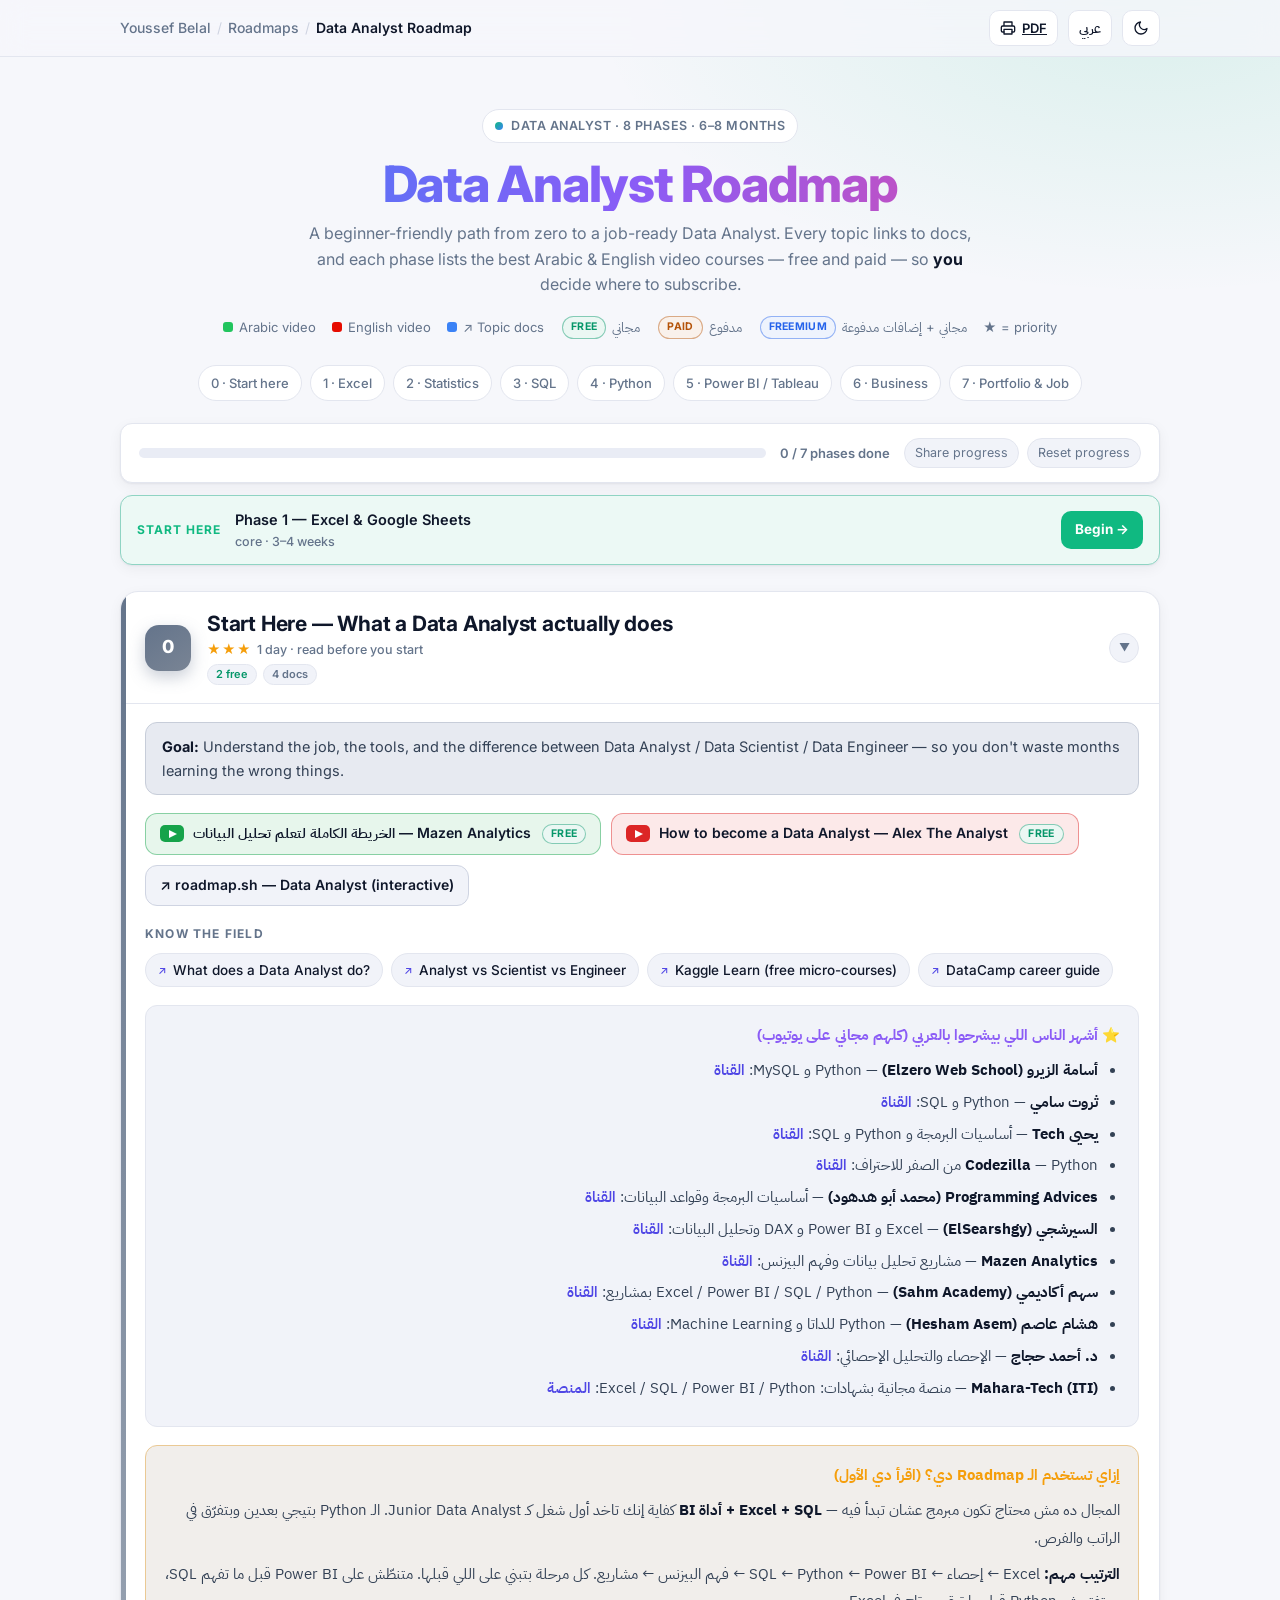
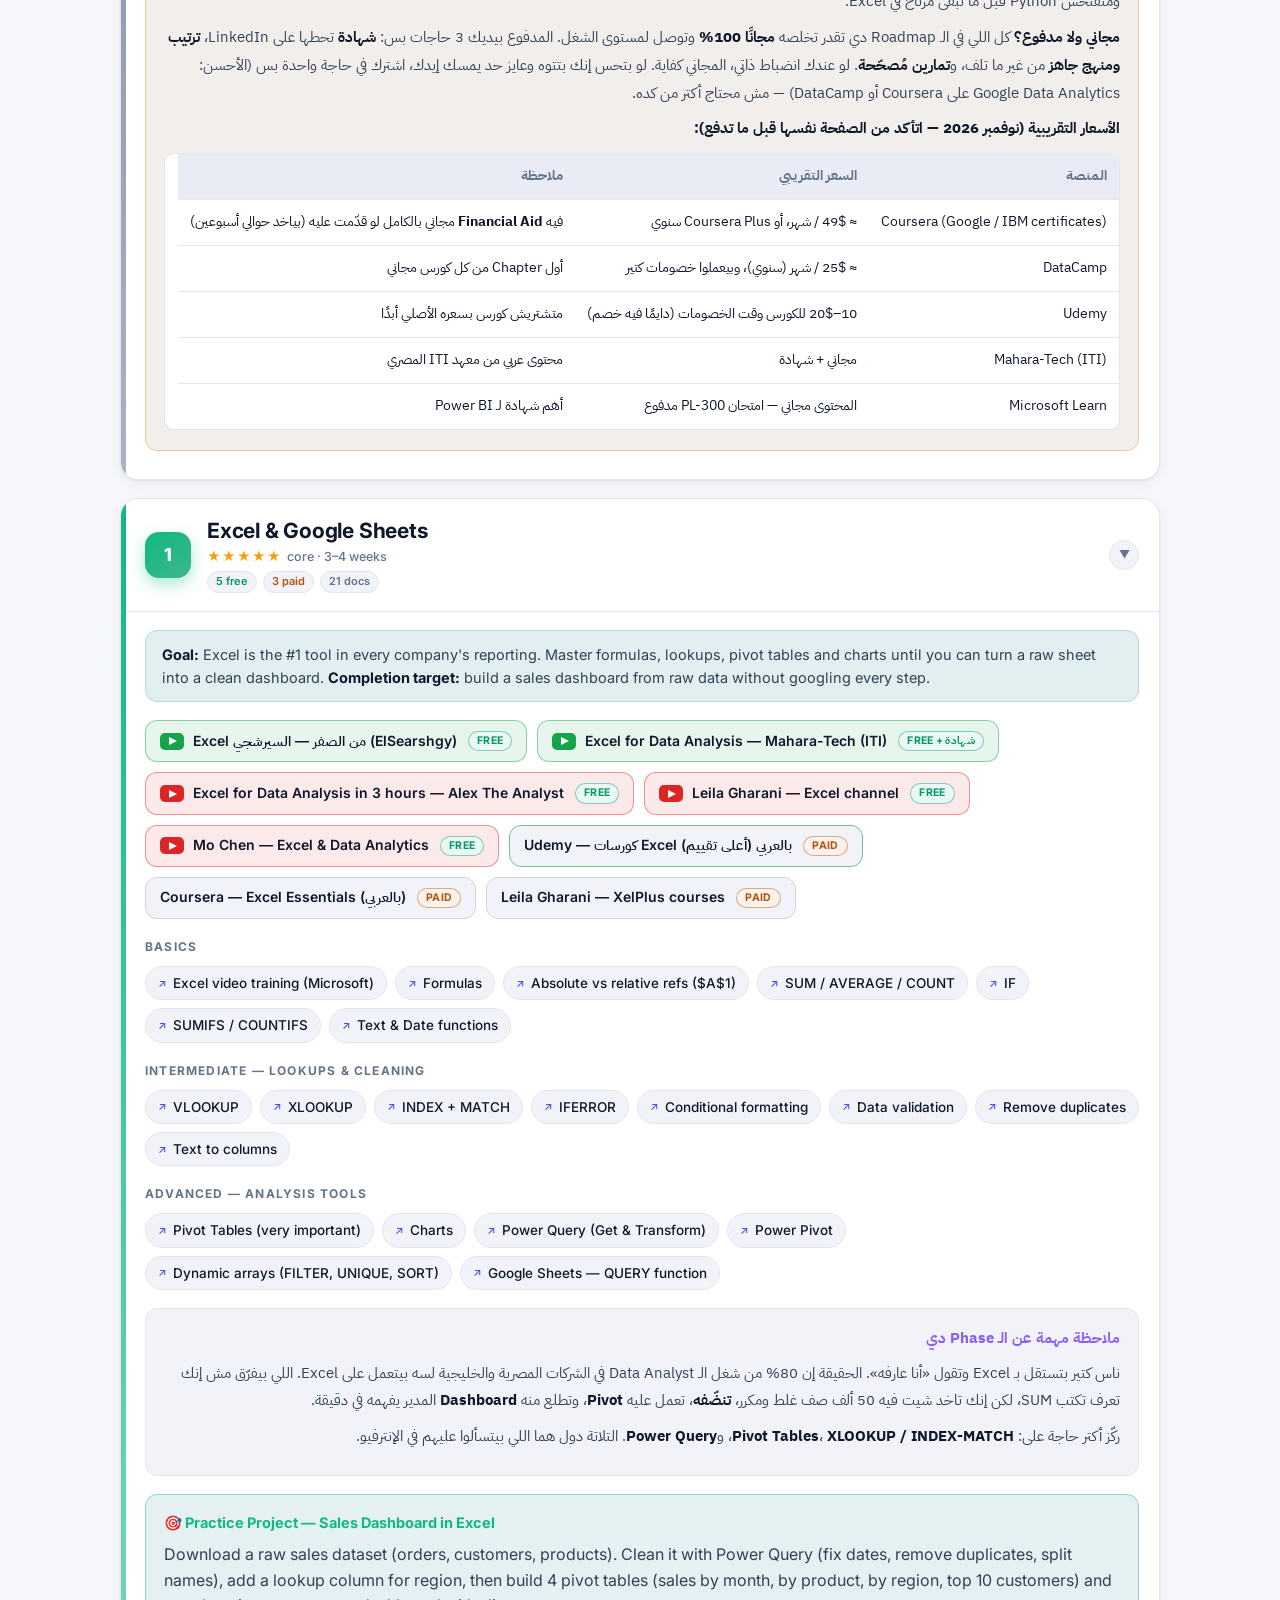
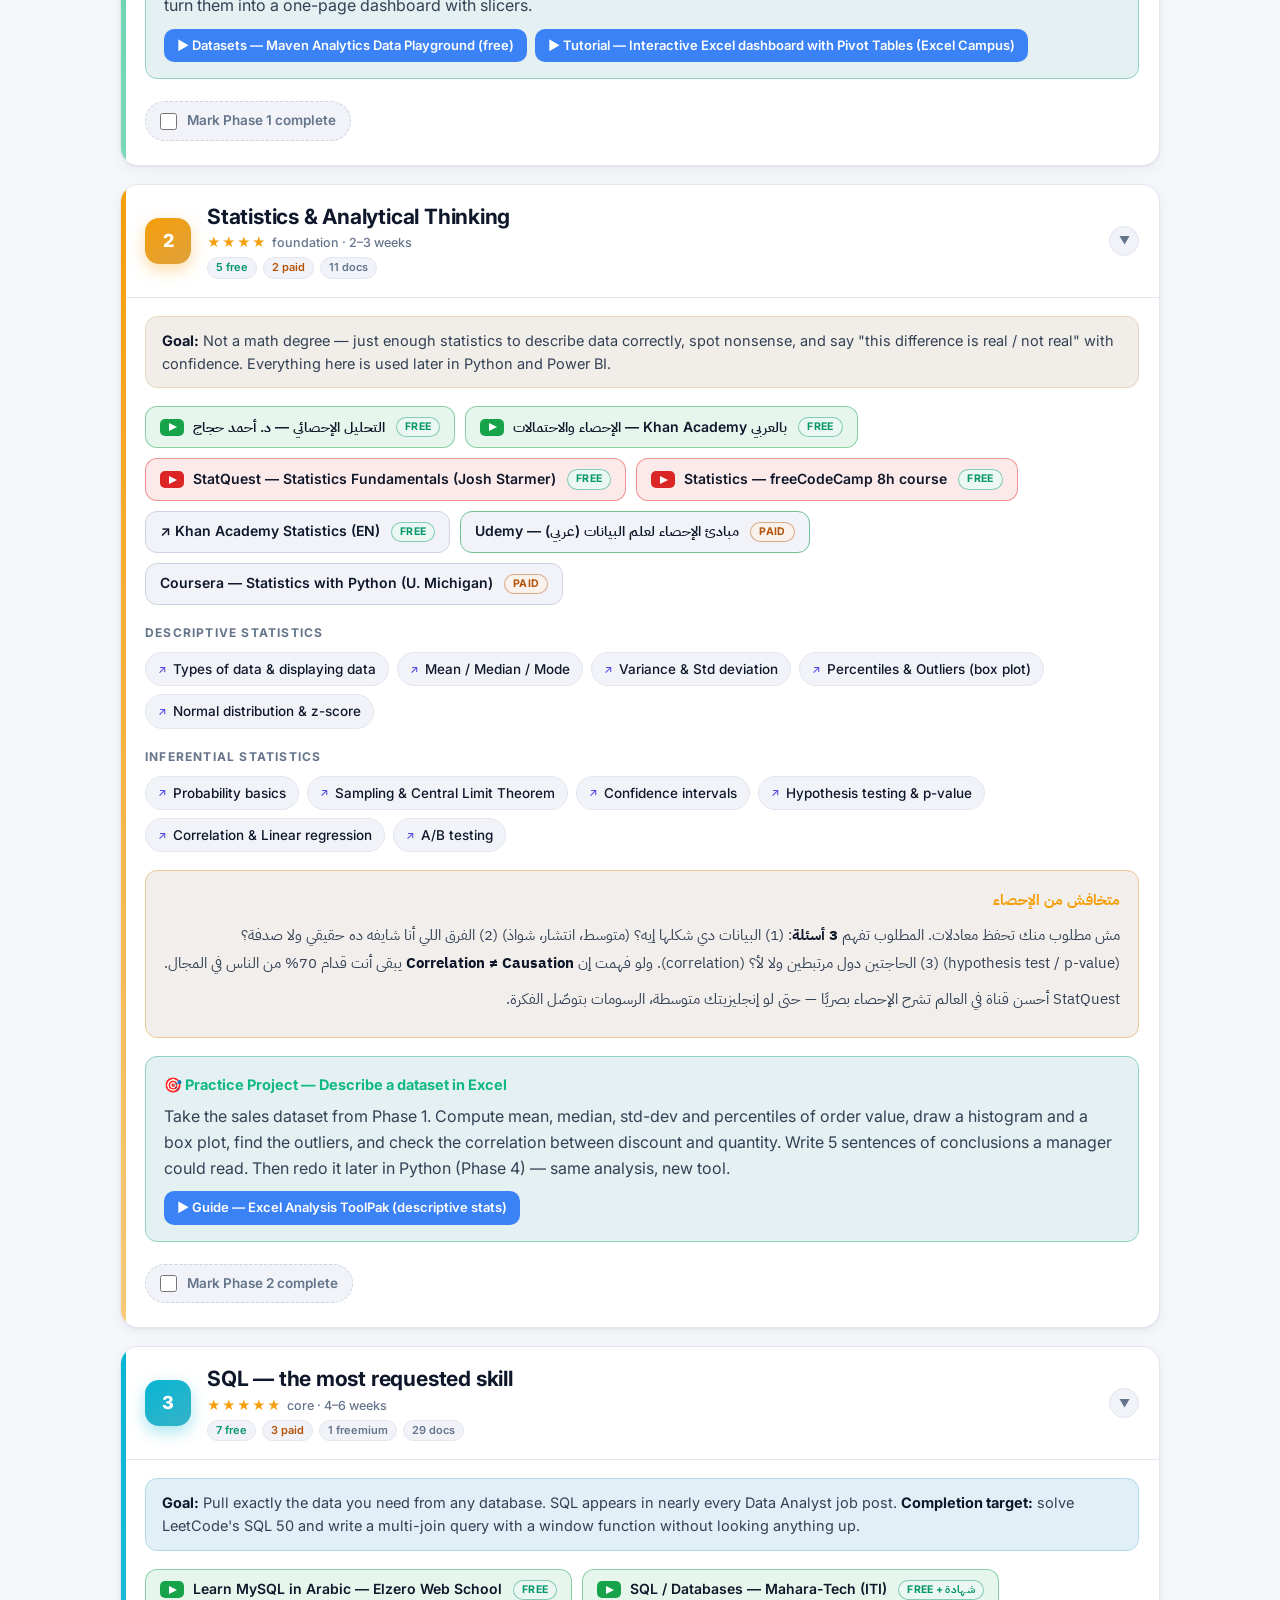
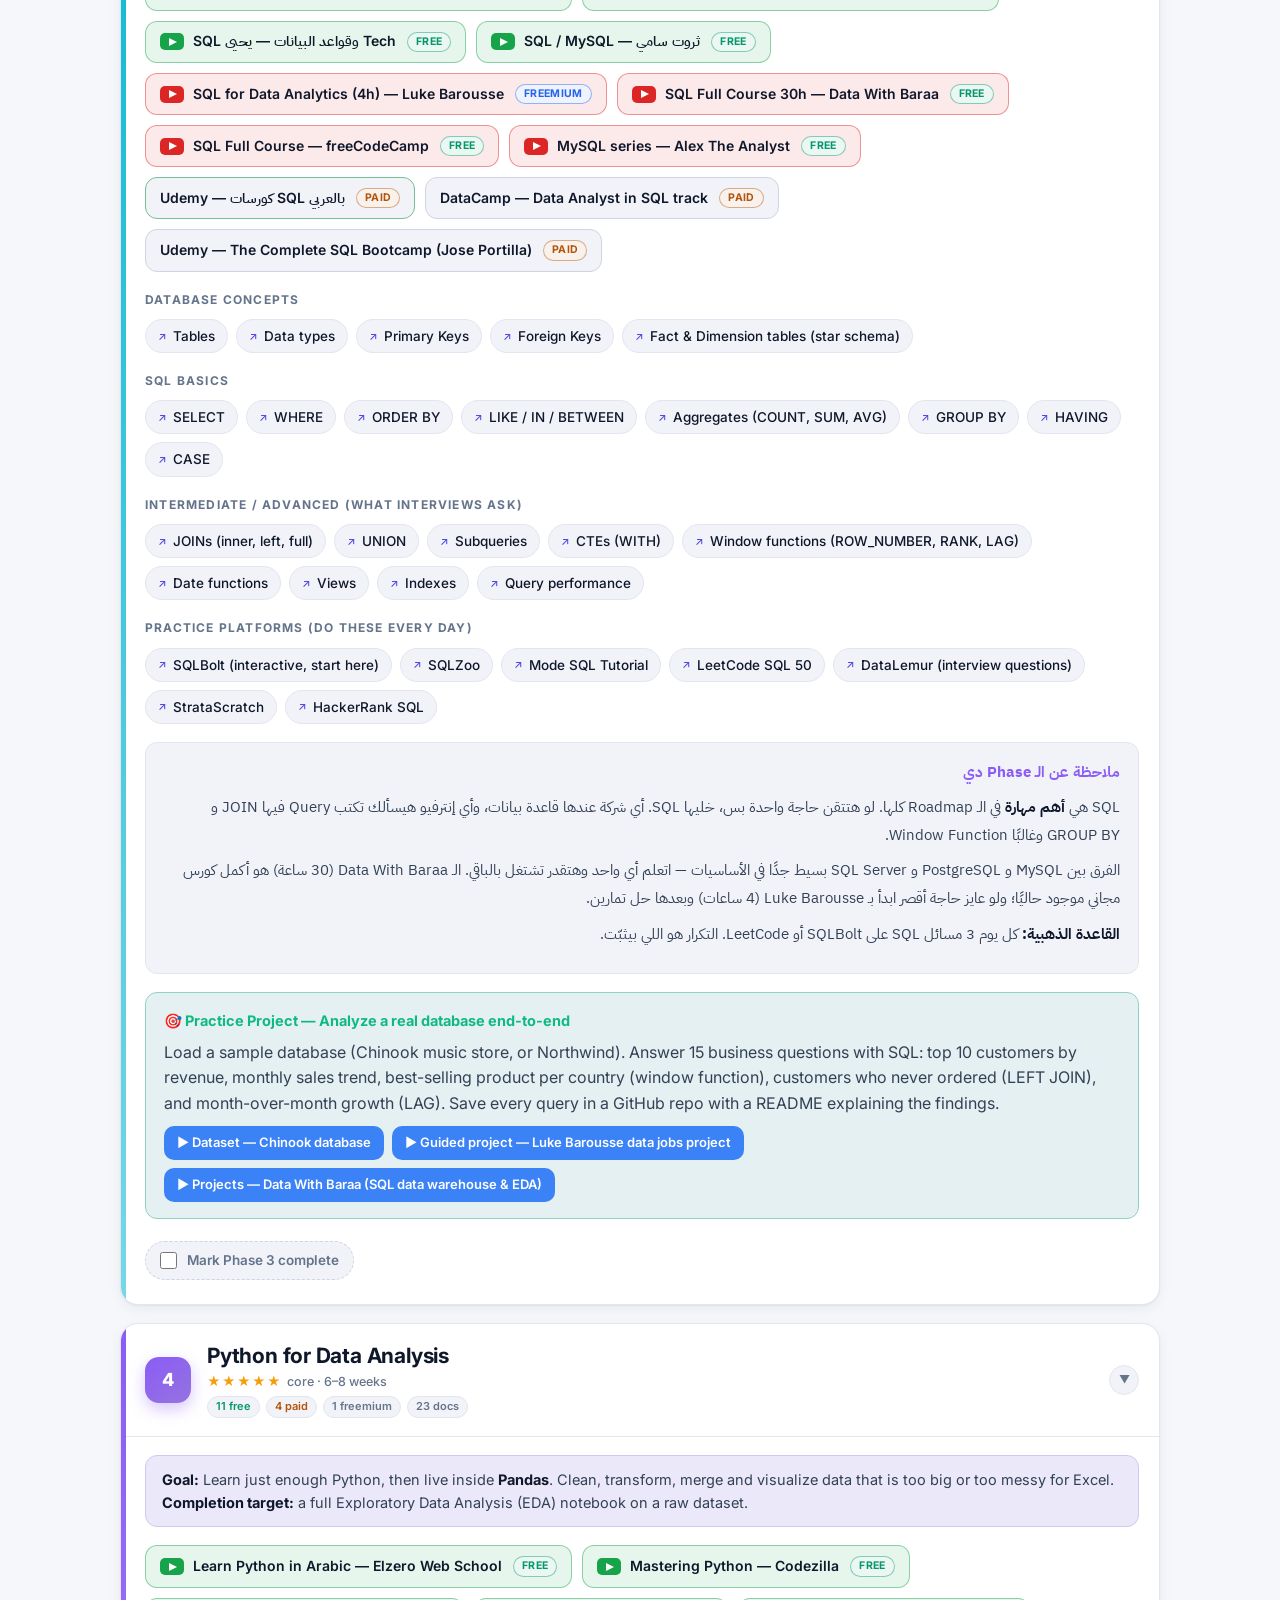
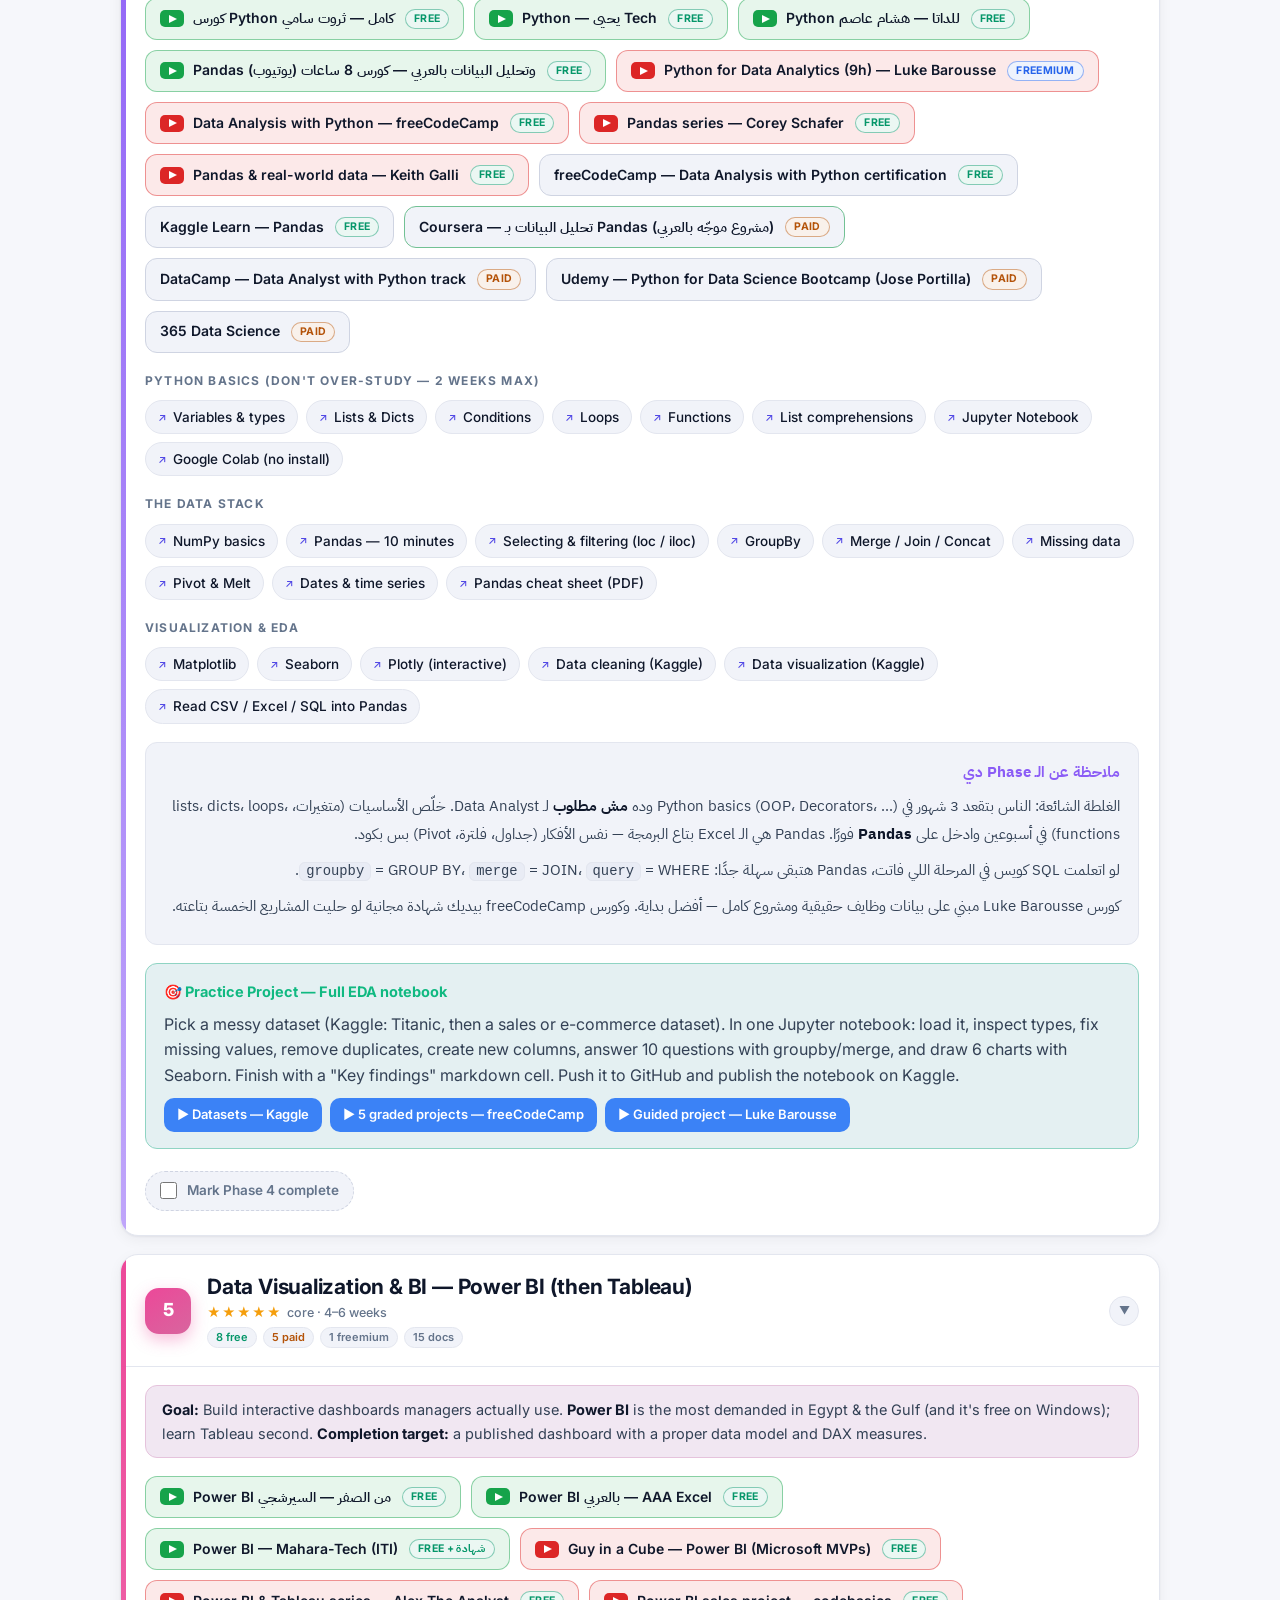
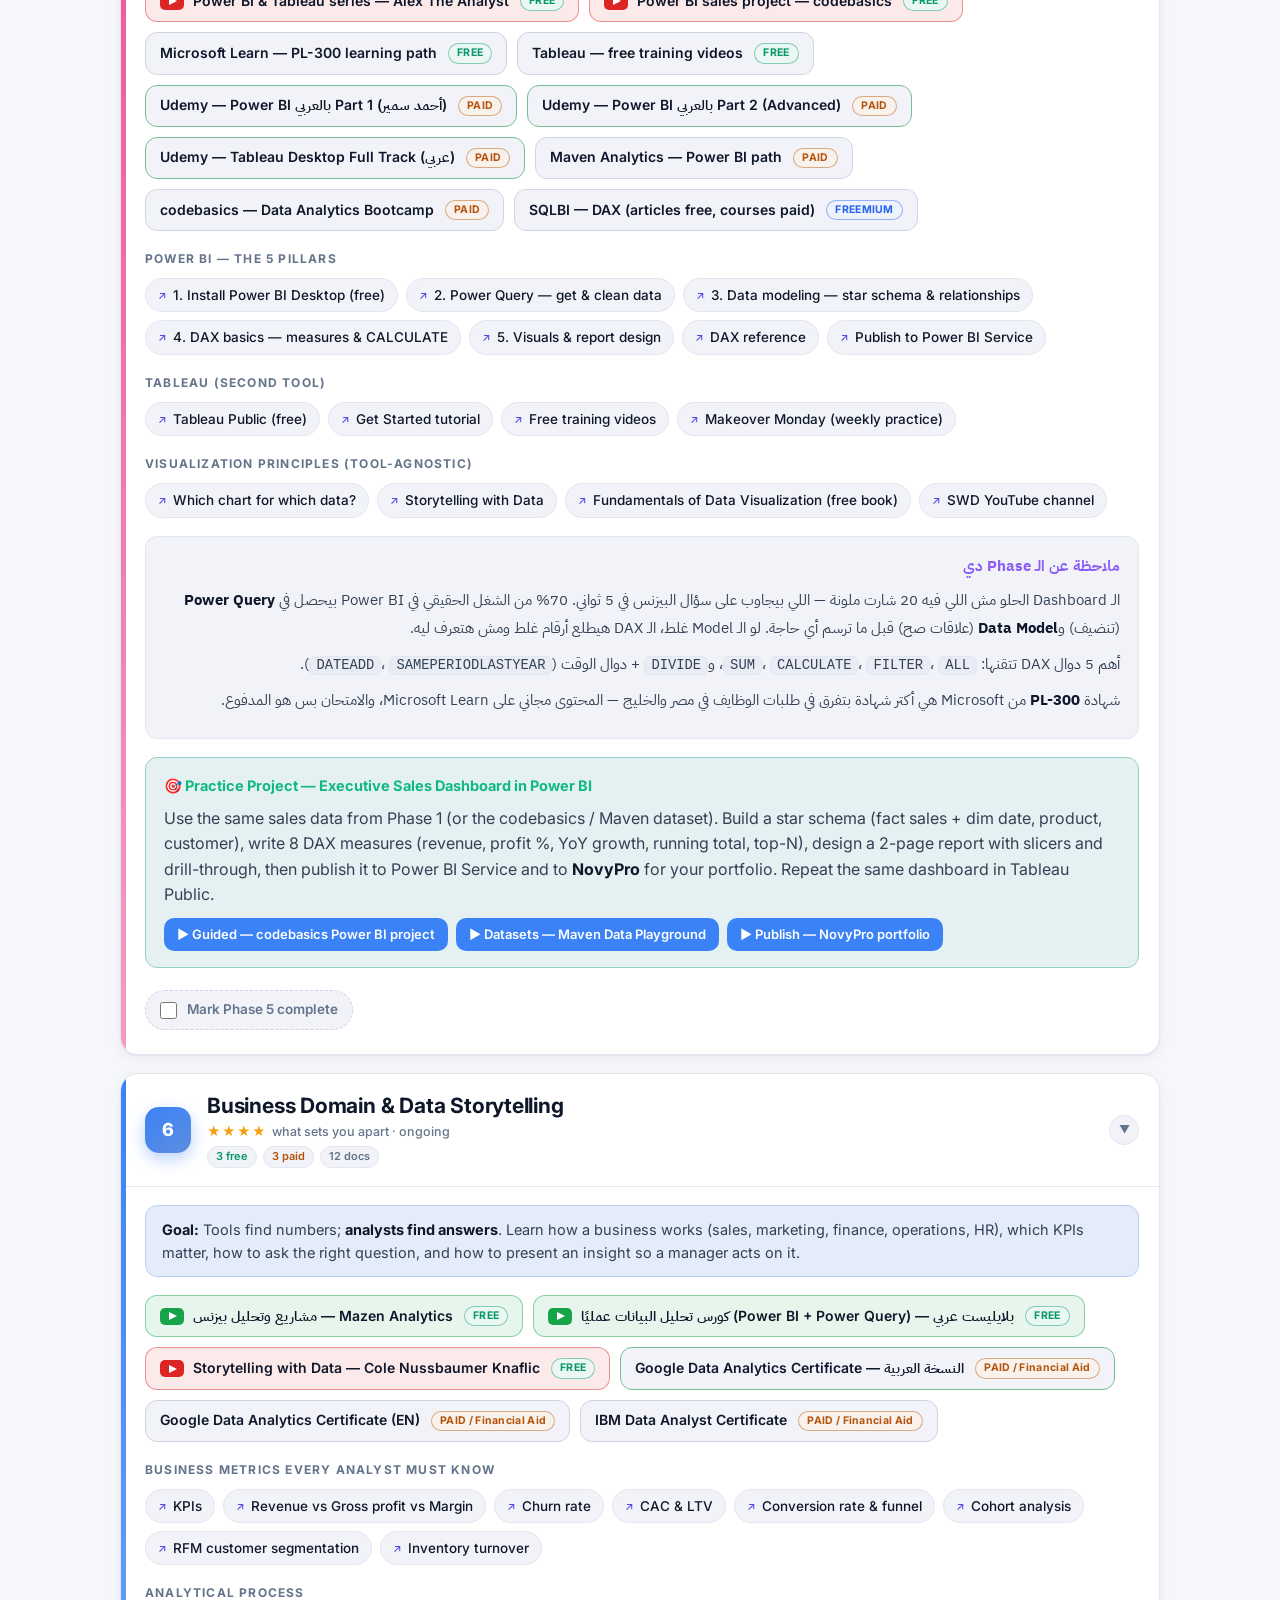
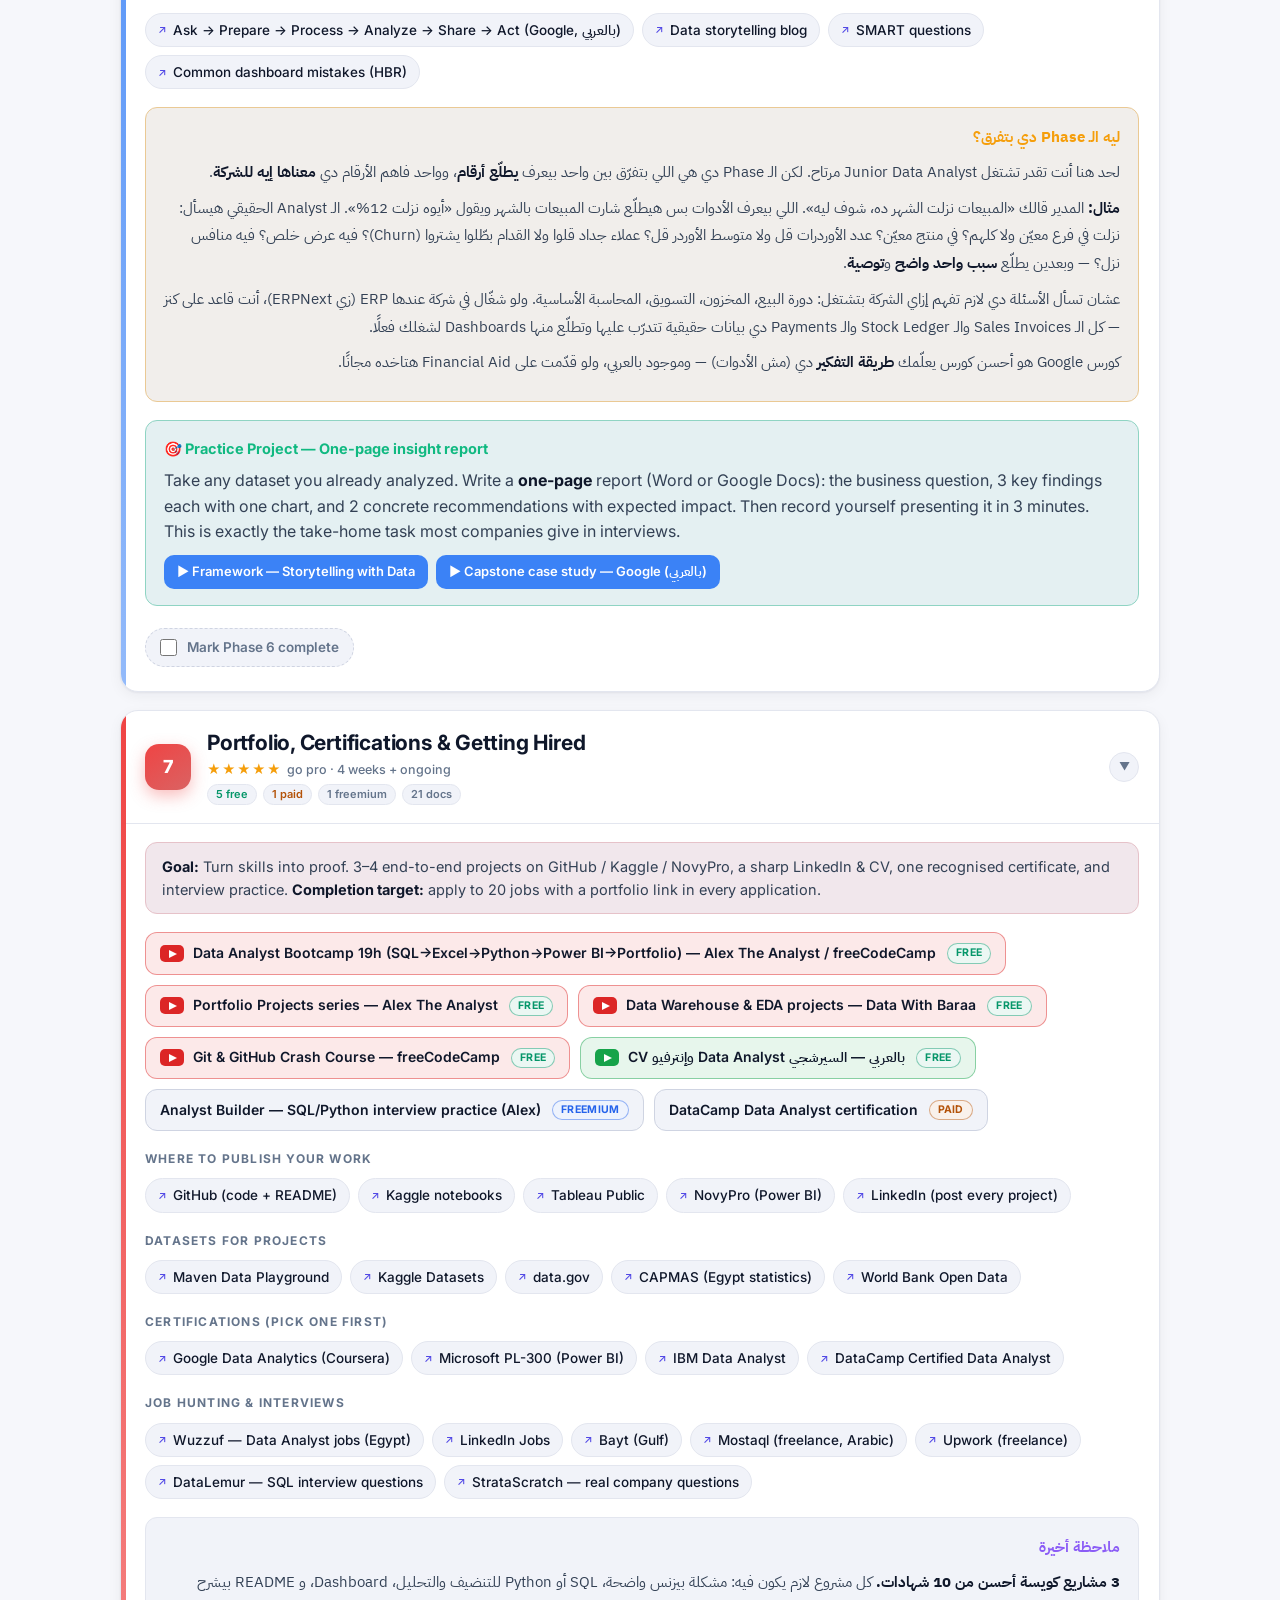
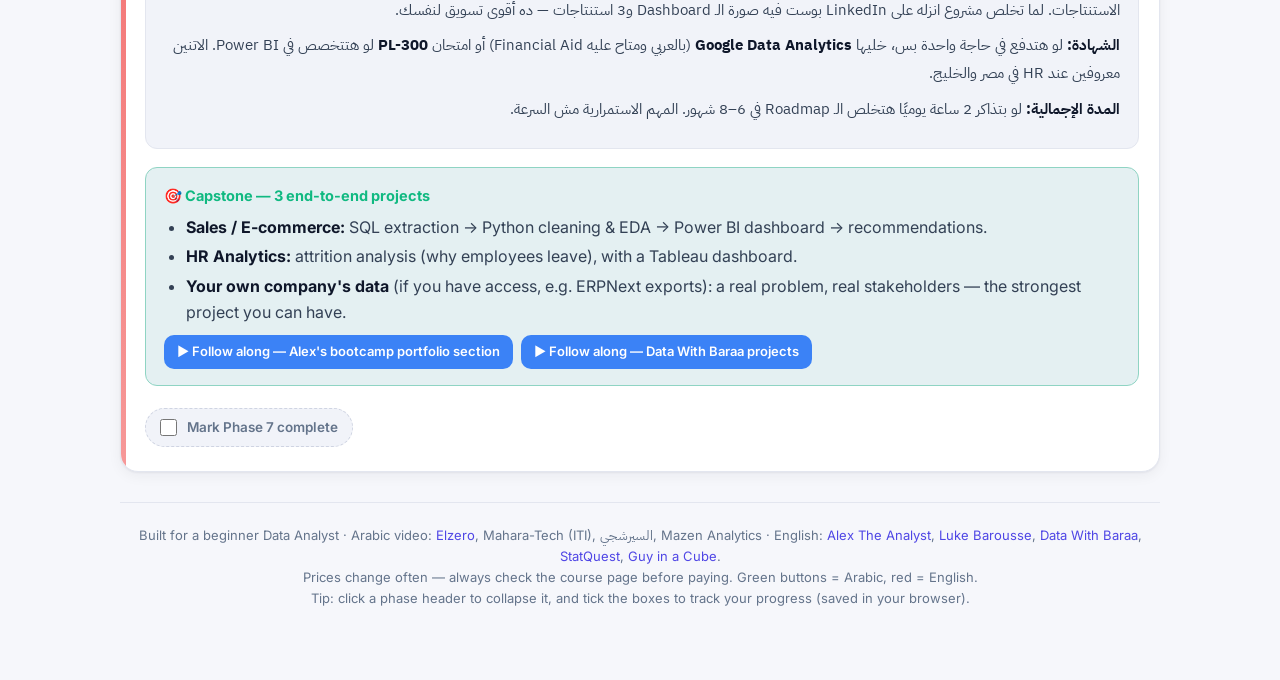
==== commit ce576f2e: "feat: next-step banner, shareable progress, resource counters, AR titles, weekly link check Co-Autho" ====
--- a/data-analysis-roadmap/index.html
+++ b/data-analysis-roadmap/index.html
@@ -45,6 +45,7 @@
         <svg viewBox="0 0 24 24" fill="none" stroke="currentColor" stroke-width="2" stroke-linecap="round" stroke-linejoin="round" aria-hidden="true"><path d="M6 9V3h12v6M6 18H4a2 2 0 0 1-2-2v-5a2 2 0 0 1 2-2h16a2 2 0 0 1 2 2v5a2 2 0 0 1-2 2h-2"/><rect x="6" y="14" width="12" height="7"/></svg>
         <span class="hide-sm">PDF</span>
       </a>
+      <button class="iconbtn" id="lang" type="button" title="Switch phase titles between English and Arabic" aria-label="Switch phase titles between English and Arabic" aria-pressed="false">عربي</button>
       <button class="iconbtn" id="theme" type="button" title="Toggle light / dark theme" aria-label="Toggle light or dark theme">
         <svg class="ico-moon" viewBox="0 0 24 24" fill="none" stroke="currentColor" stroke-width="2" stroke-linecap="round" stroke-linejoin="round" aria-hidden="true"><path d="M21 12.8A9 9 0 1 1 11.2 3a7 7 0 0 0 9.8 9.8z"/></svg>
         <svg class="ico-sun" viewBox="0 0 24 24" fill="none" stroke="currentColor" stroke-width="2" stroke-linecap="round" stroke-linejoin="round" aria-hidden="true"><circle cx="12" cy="12" r="4"/><path d="M12 2v2M12 20v2M4.9 4.9l1.4 1.4M17.7 17.7l1.4 1.4M2 12h2M20 12h2M4.9 19.1l1.4-1.4M17.7 6.3l1.4-1.4"/></svg>
@@ -55,7 +56,7 @@
     <header class="top">
       <span class="eyebrow">Data Analyst · 8 phases · 6–8 months</span>
       <h1>Data Analyst Roadmap</h1>
-      <p>A beginner-friendly path from zero to a job-ready Data Analyst. Every topic links to docs, and each phase lists
+      <p data-ar="خريطة طريق للمبتدئين من الصفر لحد ما تبقى Data Analyst جاهز للشغل. كل موضوع فيه لينك للـ docs، وكل مرحلة فيها أحسن كورسات الفيديو بالعربي والإنجليزي — مجاني ومدفوع — عشان أنت اللي تقرر تشترك فين.">A beginner-friendly path from zero to a job-ready Data Analyst. Every topic links to docs, and each phase lists
         the best Arabic &amp; English video courses — free and paid — so <b>you</b> decide where to subscribe.</p>
       <div class="legend">
         <span><span class="dot" style="background:#22c55e"></span>Arabic video</span>
@@ -80,7 +81,8 @@
         <div class="progfill" id="pf"></div>
       </div>
       <div class="progtxt" id="pt">0 / 7 phases done</div>
-      <a class="reset" id="reset" href="#" title="Clear saved progress">Reset progress</a>
+      <div class="actions"><a class="reset" id="share" href="#" title="Copy a link that carries your progress">Share progress</a>
+      <a class="reset" id="reset" href="#" title="Clear saved progress">Reset progress</a></div>
     </div>
 
     <!-- PHASE 0 : START HERE -->
@@ -88,7 +90,7 @@
       <div class="phead">
         <div class="pnum">0</div>
         <div class="ptitle">
-          <h2>Start Here — What a Data Analyst actually does</h2>
+          <h2 data-ar="ابدأ من هنا — محلل البيانات بيعمل إيه فعلًا؟">Start Here — What a Data Analyst actually does</h2>
           <div class="stars">★★★ <small>1 day · read before you start</small></div>
         </div>
         <div class="chev">▼</div>
@@ -207,7 +209,7 @@
       <div class="phead">
         <div class="pnum">1</div>
         <div class="ptitle">
-          <h2>Excel &amp; Google Sheets</h2>
+          <h2 data-ar="إكسل و Google Sheets">Excel &amp; Google Sheets</h2>
           <div class="stars">★★★★★ <small>core · 3–4 weeks</small></div>
         </div>
         <div class="chev">▼</div>
@@ -326,7 +328,7 @@
       <div class="phead">
         <div class="pnum">2</div>
         <div class="ptitle">
-          <h2>Statistics &amp; Analytical Thinking</h2>
+          <h2 data-ar="الإحصاء والتفكير التحليلي">Statistics &amp; Analytical Thinking</h2>
           <div class="stars">★★★★ <small>foundation · 2–3 weeks</small></div>
         </div>
         <div class="chev">▼</div>
@@ -423,7 +425,7 @@
       <div class="phead">
         <div class="pnum">3</div>
         <div class="ptitle">
-          <h2>SQL — the most requested skill</h2>
+          <h2 data-ar="SQL — أكتر مهارة مطلوبة">SQL — the most requested skill</h2>
           <div class="stars">★★★★★ <small>core · 4–6 weeks</small></div>
         </div>
         <div class="chev">▼</div>
@@ -551,7 +553,7 @@
       <div class="phead">
         <div class="pnum">4</div>
         <div class="ptitle">
-          <h2>Python for Data Analysis</h2>
+          <h2 data-ar="بايثون لتحليل البيانات">Python for Data Analysis</h2>
           <div class="stars">★★★★★ <small>core · 6–8 weeks</small></div>
         </div>
         <div class="chev">▼</div>
@@ -688,7 +690,7 @@
       <div class="phead">
         <div class="pnum">5</div>
         <div class="ptitle">
-          <h2>Data Visualization &amp; BI — Power BI (then Tableau)</h2>
+          <h2 data-ar="تصوير البيانات و BI — Power BI ثم Tableau">Data Visualization &amp; BI — Power BI (then Tableau)</h2>
           <div class="stars">★★★★★ <small>core · 4–6 weeks</small></div>
         </div>
         <div class="chev">▼</div>
@@ -807,7 +809,7 @@
       <div class="phead">
         <div class="pnum">6</div>
         <div class="ptitle">
-          <h2>Business Domain &amp; Data Storytelling</h2>
+          <h2 data-ar="فهم البيزنس وسرد البيانات">Business Domain &amp; Data Storytelling</h2>
           <div class="stars">★★★★ <small>what sets you apart · ongoing</small></div>
         </div>
         <div class="chev">▼</div>
@@ -904,7 +906,7 @@
       <div class="phead">
         <div class="pnum">7</div>
         <div class="ptitle">
-          <h2>Portfolio, Certifications &amp; Getting Hired</h2>
+          <h2 data-ar="البورتفوليو والشهادات والتوظيف">Portfolio, Certifications &amp; Getting Hired</h2>
           <div class="stars">★★★★★ <small>go pro · 4 weeks + ongoing</small></div>
         </div>
         <div class="chev">▼</div>
--- a/roadmaps/assets/roadmap.css
+++ b/roadmaps/assets/roadmap.css
@@ -141,7 +141,7 @@
   align-items: center;
   gap: 10px;
 }
-.crumbs { display: flex; align-items: center; gap: 6px; font-size: 14px; min-width: 0; flex: 1; }
+.crumbs { display: flex; align-items: center; gap: 6px; font-size: 14px; min-width: 0; flex: 1; overflow: hidden; }
 .crumbs a { color: var(--muted); text-decoration: none; font-weight: 500; white-space: nowrap; }
 .crumbs a:hover { color: var(--txt); }
 .crumbs .sep { color: var(--line-strong); }
@@ -451,3 +451,40 @@
   .note.ar { font-size: 12.5px; }
   footer { border-top: 1px solid #ccc; }
 }
+
+/* ---------- Extras: next-step banner, share, resource counters, language toggle ---------- */
+.progwrap .actions { display: flex; gap: 8px; flex-wrap: wrap; }
+.nextstep {
+  display: flex; align-items: center; gap: 14px; flex-wrap: wrap;
+  margin: -16px auto 26px; padding: 12px 16px;
+  border-radius: var(--radius-sm); border: 1px solid color-mix(in srgb, var(--pc, var(--accent)) 40%, var(--line));
+  background: color-mix(in srgb, var(--pc, var(--accent)) 8%, var(--surface));
+  box-shadow: var(--shadow-sm);
+}
+.nextstep .ns-label { font-size: 12px; font-weight: 700; letter-spacing: .08em; text-transform: uppercase; color: var(--pc, var(--accent)); }
+.nextstep .ns-title { flex: 1 1 240px; font-weight: 600; font-size: 14.5px; min-width: 0; }
+.nextstep .ns-title small { display: block; color: var(--muted); font-weight: 500; font-size: 12.5px; }
+.nextstep .ns-go {
+  display: inline-flex; align-items: center; gap: 6px; text-decoration: none;
+  font-size: 13.5px; font-weight: 700; color: #fff; background: var(--pc, var(--accent));
+  padding: 8px 14px; border-radius: 10px; transition: transform .15s, filter .15s;
+}
+.nextstep .ns-go:hover { transform: translateY(-1px); filter: brightness(1.06); }
+.nextstep.all-done { border-color: color-mix(in srgb, var(--p1) 50%, var(--line)); background: color-mix(in srgb, var(--p1) 10%, var(--surface)); }
+.rescount { display: inline-flex; gap: 6px; flex-wrap: wrap; margin-top: 4px; }
+.rescount span {
+  font-size: 11px; font-weight: 600; color: var(--muted);
+  border: 1px solid var(--line); background: var(--surface-2); border-radius: 999px; padding: 1px 8px;
+}
+.rescount .rc-free { color: var(--free); }
+.rescount .rc-paid { color: var(--paid); }
+.toast {
+  position: fixed; left: 50%; bottom: 24px; transform: translateX(-50%) translateY(20px);
+  background: var(--txt); color: var(--bg); font-size: 13.5px; font-weight: 600;
+  padding: 10px 16px; border-radius: 999px; box-shadow: var(--shadow-md);
+  opacity: 0; pointer-events: none; transition: opacity .2s, transform .2s; z-index: 50; max-width: calc(100% - 32px); text-align: center;
+}
+.toast.show { opacity: 1; transform: translateX(-50%) translateY(0); }
+[data-lang="ar"] header.top p, [data-lang="ar"] .ptitle h2 { direction: rtl; font-family: var(--font-ar); }
+[data-lang="ar"] .ptitle h2 { text-align: left; unicode-bidi: plaintext; }
+@media print { .nextstep, .toast { display: none !important; } }
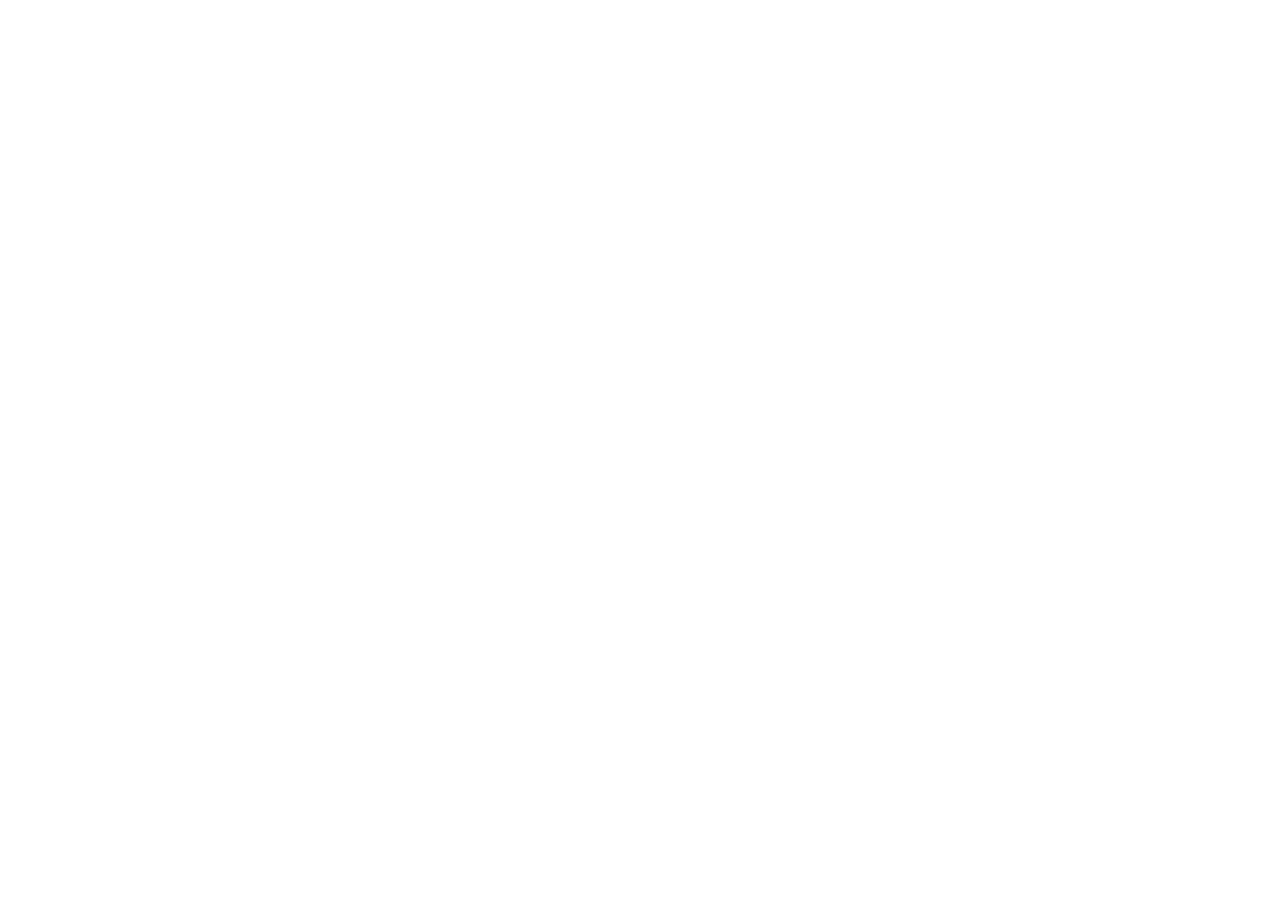
==== commit aa58fcc2: "Data Analyst roadmap moved behind Google sign-in (invite-only); old URL redirects" ====
--- a/data-analysis-roadmap/index.html
+++ b/data-analysis-roadmap/index.html
@@ -1,1035 +1,15 @@
 <!DOCTYPE html>
 <html lang="en">
-
 <head>
   <meta charset="UTF-8">
   <meta name="viewport" content="width=device-width, initial-scale=1.0">
+  <meta name="robots" content="noindex">
   <title>Data Analyst Roadmap | Youssef Belal</title>
-  <meta name="description" content="A beginner-friendly path from zero to a job-ready Data Analyst: Excel, Statistics, SQL, Python, Power BI, business domain and portfolio. Arabic and English video courses, free and paid, with a practice project per phase.">
-  <meta name="theme-color" content="#f6f7fb" media="(prefers-color-scheme: light)">
-  <meta name="theme-color" content="#0b0f17" media="(prefers-color-scheme: dark)">
-  <link rel="canonical" href="https://youssef336.github.io/data-analysis-roadmap/">
-  <link rel="icon" href="/favicon.svg" type="image/svg+xml">
-  <meta property="og:type" content="website">
-  <meta property="og:site_name" content="Youssef Belal">
-  <meta property="og:title" content="Data Analyst Roadmap | Youssef Belal">
-  <meta property="og:description" content="A beginner-friendly path from zero to a job-ready Data Analyst: Excel, Statistics, SQL, Python, Power BI, business domain and portfolio. Arabic and English video courses, free and paid, with a practice project per phase.">
-  <meta property="og:url" content="https://youssef336.github.io/data-analysis-roadmap/">
-  <meta property="og:image" content="https://youssef336.github.io/data-analysis-roadmap/og.png">
-  <meta property="og:image:width" content="1200">
-  <meta property="og:image:height" content="630">
-  <meta property="og:locale" content="en_US">
-  <meta property="og:locale:alternate" content="ar_EG">
-  <meta name="twitter:card" content="summary_large_image">
-  <meta name="twitter:title" content="Data Analyst Roadmap | Youssef Belal">
-  <meta name="twitter:description" content="A beginner-friendly path from zero to a job-ready Data Analyst: Excel, Statistics, SQL, Python, Power BI, business domain and portfolio. Arabic and English video courses, free and paid, with a practice project per phase.">
-  <meta name="twitter:image" content="https://youssef336.github.io/data-analysis-roadmap/og.png">
-  <link rel="preconnect" href="https://fonts.googleapis.com">
-  <link rel="preconnect" href="https://fonts.gstatic.com" crossorigin>
-  <link href="https://fonts.googleapis.com/css2?family=Inter:wght@400;500;600;700;800&family=IBM+Plex+Sans+Arabic:wght@400;500;600;700&display=swap" rel="stylesheet">
-  <link rel="stylesheet" href="/roadmaps/assets/roadmap.css">
-  <script>
-    // Apply the saved theme before first paint to avoid a flash.
-    try { var t = JSON.parse(localStorage.getItem('roadmap-theme')); if (t === 'dark' || t === 'light') document.documentElement.setAttribute('data-theme', t); } catch (e) { }
-  </script>
+  <link rel="canonical" href="https://data-analysis-roadmap.youssef336.workers.dev/">
+  <meta http-equiv="refresh" content="0; url=https://data-analysis-roadmap.youssef336.workers.dev/">
 </head>
-<body data-progress-key="da-roadmap-progress">
-  <div class="topbar">
-    <div class="topbar-in">
-      <nav class="crumbs" aria-label="Breadcrumb">
-        <a href="/">Youssef Belal</a><span class="sep">/</span>
-        <a href="/roadmaps/">Roadmaps</a><span class="sep hide-sm">/</span>
-        <span class="here hide-sm">Data Analyst Roadmap</span>
-      </nav>
-      <a class="iconbtn" href="javascript:window.print()" title="Print / Save as PDF" aria-label="Print or save as PDF">
-        <svg viewBox="0 0 24 24" fill="none" stroke="currentColor" stroke-width="2" stroke-linecap="round" stroke-linejoin="round" aria-hidden="true"><path d="M6 9V3h12v6M6 18H4a2 2 0 0 1-2-2v-5a2 2 0 0 1 2-2h16a2 2 0 0 1 2 2v5a2 2 0 0 1-2 2h-2"/><rect x="6" y="14" width="12" height="7"/></svg>
-        <span class="hide-sm">PDF</span>
-      </a>
-      <button class="iconbtn" id="lang" type="button" title="Switch phase titles between English and Arabic" aria-label="Switch phase titles between English and Arabic" aria-pressed="false">عربي</button>
-      <button class="iconbtn" id="theme" type="button" title="Toggle light / dark theme" aria-label="Toggle light or dark theme">
-        <svg class="ico-moon" viewBox="0 0 24 24" fill="none" stroke="currentColor" stroke-width="2" stroke-linecap="round" stroke-linejoin="round" aria-hidden="true"><path d="M21 12.8A9 9 0 1 1 11.2 3a7 7 0 0 0 9.8 9.8z"/></svg>
-        <svg class="ico-sun" viewBox="0 0 24 24" fill="none" stroke="currentColor" stroke-width="2" stroke-linecap="round" stroke-linejoin="round" aria-hidden="true"><circle cx="12" cy="12" r="4"/><path d="M12 2v2M12 20v2M4.9 4.9l1.4 1.4M17.7 17.7l1.4 1.4M2 12h2M20 12h2M4.9 19.1l1.4-1.4M17.7 6.3l1.4-1.4"/></svg>
-      </button>
-    </div>
-  </div>
-<div class="wrap">
-    <header class="top">
-      <span class="eyebrow">Data Analyst · 8 phases · 6–8 months</span>
-      <h1>Data Analyst Roadmap</h1>
-      <p data-ar="خريطة طريق للمبتدئين من الصفر لحد ما تبقى Data Analyst جاهز للشغل. كل موضوع فيه لينك للـ docs، وكل مرحلة فيها أحسن كورسات الفيديو بالعربي والإنجليزي — مجاني ومدفوع — عشان أنت اللي تقرر تشترك فين.">A beginner-friendly path from zero to a job-ready Data Analyst. Every topic links to docs, and each phase lists
-        the best Arabic &amp; English video courses — free and paid — so <b>you</b> decide where to subscribe.</p>
-      <div class="legend">
-        <span><span class="dot" style="background:#22c55e"></span>Arabic video</span>
-        <span><span class="dot" style="background:#e60c00"></span>English video</span>
-        <span><span class="dot" style="background:#3b82f6"></span>↗ Topic docs</span>
-        <span><span class="tag free">FREE</span> مجاني</span>
-        <span><span class="tag paid">PAID</span> مدفوع</span>
-        <span><span class="tag mix">FREEMIUM</span> مجاني + إضافات مدفوعة</span>
-        <span>★ = priority</span>
-      </div>
-    </header>
-
-    <div class="anchorlinks">
-      <a href="#p0">0 · Start here</a><a href="#p1">1 · Excel</a><a href="#p2">2 · Statistics</a><a href="#p3">3 ·
-        SQL</a>
-      <a href="#p4">4 · Python</a><a href="#p5">5 · Power BI / Tableau</a><a href="#p6">6 · Business</a><a
-        href="#p7">7 · Portfolio &amp; Job</a>
-    </div>
-
-    <div class="progwrap">
-      <div class="progbar">
-        <div class="progfill" id="pf"></div>
-      </div>
-      <div class="progtxt" id="pt">0 / 7 phases done</div>
-      <div class="actions"><a class="reset" id="share" href="#" title="Copy a link that carries your progress">Share progress</a>
-      <a class="reset" id="reset" href="#" title="Clear saved progress">Reset progress</a></div>
-    </div>
-
-    <!-- PHASE 0 : START HERE -->
-    <section class="phase" id="p0" style="--pc:var(--p0)">
-      <div class="phead">
-        <div class="pnum">0</div>
-        <div class="ptitle">
-          <h2 data-ar="ابدأ من هنا — محلل البيانات بيعمل إيه فعلًا؟">Start Here — What a Data Analyst actually does</h2>
-          <div class="stars">★★★ <small>1 day · read before you start</small></div>
-        </div>
-        <div class="chev">▼</div>
-      </div>
-      <div class="pbody">
-        <div class="goal"><b>Goal:</b> Understand the job, the tools, and the difference between Data Analyst / Data
-          Scientist / Data Engineer — so you don't waste months learning the wrong things.</div>
-        <div class="videos">
-          <a class="ytbtn ar"
-            href="https://www.youtube.com/@Mazen_Analytics"
-            target="_blank"><span class="yi"></span>الخريطة الكاملة لتعلم تحليل البيانات — Mazen Analytics <span
-              class="tag free">FREE</span></a>
-          <a class="ytbtn"
-            href="https://www.youtube.com/@AlexTheAnalyst"
-            target="_blank"><span class="yi"></span>How to become a Data Analyst — Alex The Analyst <span
-              class="tag free">FREE</span></a>
-          <a class="doclink" href="https://roadmap.sh/data-analyst" target="_blank">↗ roadmap.sh — Data Analyst
-            (interactive)</a>
-        </div>
-        <div class="grp">
-          <h3>Know the field</h3>
-          <div class="chips">
-            <a class="chip" href="https://www.coursera.org/articles/what-does-a-data-analyst-do-a-career-guide"
-              target="_blank">What does a Data Analyst do?</a>
-            <a class="chip" href="https://www.coursera.org/articles/data-analyst-vs-data-scientist"
-              target="_blank">Analyst vs Scientist vs Engineer</a>
-            <a class="chip" href="https://www.kaggle.com/learn" target="_blank">Kaggle Learn (free micro-courses)</a>
-            <a class="chip" href="https://www.datacamp.com/blog/how-to-become-a-data-analyst" target="_blank">DataCamp
-              career guide</a>
-          </div>
-        </div>
-        <div class="note ar">
-          <h4>⭐ أشهر الناس اللي بيشرحوا بالعربي (كلهم مجاني على يوتيوب)</h4>
-          <ul>
-            <li><b>أسامة الزيرو (Elzero Web School)</b> — Python و MySQL: <a
-                href="https://www.youtube.com/@ElzeroWebSchool" target="_blank">القناة</a></li>
-            <li><b>ثروت سامي</b> — Python و SQL: <a
-                href="https://www.youtube.com/@tharwatsamy"
-                target="_blank">القناة</a></li>
-            <li><b>يحيى Tech</b> — أساسيات البرمجة و Python و SQL: <a
-                href="https://www.youtube.com/@yehiatech"
-                target="_blank">القناة</a></li>
-            <li><b>Codezilla</b> — Python من الصفر للاحتراف: <a
-                href="https://www.youtube.com/@Codezilla" target="_blank"
-               >القناة</a></li>
-            <li><b>Programming Advices (محمد أبو هدهود)</b> — أساسيات البرمجة وقواعد البيانات: <a
-                href="https://www.youtube.com/@ProgrammingAdvices" target="_blank">القناة</a></li>
-            <li><b>السيرشجي (ElSearshgy)</b> — Excel و Power BI و DAX وتحليل البيانات: <a
-                href="https://www.youtube.com/channel/UC7OzJ7urDKMS9mmDkv6RS_g"
-                target="_blank">القناة</a></li>
-            <li><b>Mazen Analytics</b> — مشاريع تحليل بيانات وفهم البيزنس: <a
-                href="https://www.youtube.com/@Mazen_Analytics" target="_blank"
-               >القناة</a></li>
-            <li><b>سهم أكاديمي (Sahm Academy)</b> — Excel / Power BI / SQL / Python بمشاريع: <a
-                href="https://www.youtube.com/watch?v=IwvQWmq2JQM"
-                target="_blank">القناة</a></li>
-            <li><b>هشام عاصم (Hesham Asem)</b> — Python للداتا و Machine Learning: <a
-                href="https://www.youtube.com/@HeshamAsem" target="_blank"
-               >القناة</a></li>
-            <li><b>د. أحمد حجاج</b> — الإحصاء والتحليل الإحصائي: <a
-                href="https://www.youtube.com/@dr.ahmedhagag" target="_blank"
-               >القناة</a></li>
-            <li><b>Mahara-Tech (ITI)</b> — منصة مجانية بشهادات: Excel / SQL / Power BI / Python: <a
-                href="https://maharatech.gov.eg/" target="_blank">المنصة</a></li>
-          </ul>
-        </div>
-        <div class="note ar tip">
-          <h4>إزاي تستخدم الـ Roadmap دي؟ (اقرأ دي الأول)</h4>
-          <p>المجال ده مش محتاج تكون مبرمج عشان تبدأ فيه — <b>Excel + SQL + أداة BI</b> كفاية إنك تاخد أول شغل كـ Junior
-            Data Analyst. الـ Python بتيجي بعدين وبتفرّق في الراتب والفرص.</p>
-          <p><b>الترتيب مهم:</b> Excel ← إحصاء ← SQL ← Python ← Power BI ← فهم البيزنس ← مشاريع. كل مرحلة بتبني على
-            اللي قبلها. متنطّش على Power BI قبل ما تفهم SQL، ومتفتحش Python قبل ما تبقى مرتاح في Excel.</p>
-          <p><b>مجاني ولا مدفوع؟</b> كل اللي في الـ Roadmap دي تقدر تخلصه <b>مجانًا 100%</b> وتوصل لمستوى الشغل. المدفوع
-            بيديك 3 حاجات بس: <b>شهادة</b> تحطها على LinkedIn، <b>ترتيب ومنهج جاهز</b> من غير ما تلف، و<b>تمارين
-              مُصحّحة</b>. لو عندك انضباط ذاتي، المجاني كفاية. لو بتحس إنك بتتوه وعايز حد يمسك إيدك، اشترك في حاجة
-            واحدة بس (الأحسن: Google Data Analytics على Coursera أو DataCamp) — مش محتاج أكتر من كده.</p>
-          <p><b>الأسعار التقريبية (نوفمبر 2026 — اتأكد من الصفحة نفسها قبل ما تدفع):</b></p>
-          <table class="price">
-            <tr>
-              <th>المنصة</th>
-              <th>السعر التقريبي</th>
-              <th>ملاحظة</th>
-            </tr>
-            <tr>
-              <td>Coursera (Google / IBM certificates)</td>
-              <td>≈ 49$ / شهر، أو Coursera Plus سنوي</td>
-              <td>فيه <b>Financial Aid</b> مجاني بالكامل لو قدّمت عليه (بياخد حوالي أسبوعين)</td>
-            </tr>
-            <tr>
-              <td>DataCamp</td>
-              <td>≈ 25$ / شهر (سنوي)، وبيعملوا خصومات كتير</td>
-              <td>أول Chapter من كل كورس مجاني</td>
-            </tr>
-            <tr>
-              <td>Udemy</td>
-              <td>10–20$ للكورس وقت الخصومات (دايمًا فيه خصم)</td>
-              <td>متشتريش كورس بسعره الأصلي أبدًا</td>
-            </tr>
-            <tr>
-              <td>Mahara-Tech (ITI)</td>
-              <td>مجاني + شهادة</td>
-              <td>محتوى عربي من معهد ITI المصري</td>
-            </tr>
-            <tr>
-              <td>Microsoft Learn</td>
-              <td>المحتوى مجاني — امتحان PL-300 مدفوع</td>
-              <td>أهم شهادة لـ Power BI</td>
-            </tr>
-          </table>
-        </div>
-      </div>
-    </section>
-
-    <!-- PHASE 1 : EXCEL -->
-    <section class="phase" id="p1" style="--pc:var(--p1)">
-      <div class="phead">
-        <div class="pnum">1</div>
-        <div class="ptitle">
-          <h2 data-ar="إكسل و Google Sheets">Excel &amp; Google Sheets</h2>
-          <div class="stars">★★★★★ <small>core · 3–4 weeks</small></div>
-        </div>
-        <div class="chev">▼</div>
-      </div>
-      <div class="pbody">
-        <div class="goal"><b>Goal:</b> Excel is the #1 tool in every company's reporting. Master formulas, lookups,
-          pivot tables and charts until you can turn a raw sheet into a clean dashboard. <b>Completion target:</b>
-          build a sales dashboard from raw data without googling every step.</div>
-        <div class="videos">
-          <a class="ytbtn ar"
-            href="https://www.youtube.com/channel/UC7OzJ7urDKMS9mmDkv6RS_g"
-            target="_blank"><span class="yi"></span>Excel من الصفر — السيرشجي (ElSearshgy) <span
-              class="tag free">FREE</span></a>
-          <a class="ytbtn ar" href="https://maharatech.gov.eg/course/search.php?search=Excel" target="_blank"><span
-              class="yi"></span>Excel for Data Analysis — Mahara-Tech (ITI) <span class="tag free">FREE +
-              شهادة</span></a>
-          <a class="ytbtn"
-            href="https://www.youtube.com/watch?v=zXnQNytHCPM"
-            target="_blank"><span class="yi"></span>Excel for Data Analysis in 3 hours — Alex The Analyst <span
-              class="tag free">FREE</span></a>
-          <a class="ytbtn" href="https://www.youtube.com/@LeilaGharani" target="_blank"><span class="yi"></span>Leila
-            Gharani — Excel channel <span class="tag free">FREE</span></a>
-          <a class="ytbtn" href="https://www.youtube.com/@MoChen1" target="_blank"><span class="yi"></span>Mo Chen —
-            Excel &amp; Data Analytics <span class="tag free">FREE</span></a>
-          <a class="doclink ar"
-            href="https://www.udemy.com/courses/search/?q=%D8%A7%D9%83%D8%B3%D9%84+%D9%85%D9%86+%D8%A7%D9%84%D8%B5%D9%81%D8%B1+%D9%84%D9%84%D8%A7%D8%AD%D8%AA%D8%B1%D8%A7%D9%81&lang=ar&sort=highest-rated"
-            target="_blank">Udemy — كورسات Excel بالعربي (أعلى تقييم) <span class="tag paid">PAID</span></a>
-          <a class="doclink" href="https://www.coursera.org/learn/excel-essentials-ar" target="_blank">Coursera —
-            Excel Essentials (بالعربي) <span class="tag paid">PAID</span></a>
-          <a class="doclink" href="https://www.xelplus.com/courses/" target="_blank">Leila Gharani — XelPlus courses
-            <span class="tag paid">PAID</span></a>
-        </div>
-        <div class="grp">
-          <h3>Basics</h3>
-          <div class="chips">
-            <a class="chip" href="https://support.microsoft.com/en-us/office/excel-video-training-9bc05390-e94c-46af-a5b3-d7c22f6990bb"
-              target="_blank">Excel video training (Microsoft)</a>
-            <a class="chip" href="https://exceljet.net/formulas" target="_blank">Formulas</a>
-            <a class="chip" href="https://exceljet.net/articles/excel-cell-references" target="_blank">Absolute vs
-              relative refs ($A$1)</a>
-            <a class="chip" href="https://exceljet.net/functions/sum-function" target="_blank">SUM / AVERAGE / COUNT</a>
-            <a class="chip" href="https://exceljet.net/functions/if-function" target="_blank">IF</a>
-            <a class="chip" href="https://exceljet.net/functions/sumifs-function" target="_blank">SUMIFS /
-              COUNTIFS</a>
-            <a class="chip" href="https://exceljet.net/functions/text-function" target="_blank">Text &amp; Date
-              functions</a>
-          </div>
-        </div>
-        <div class="grp">
-          <h3>Intermediate — lookups &amp; cleaning</h3>
-          <div class="chips">
-            <a class="chip" href="https://exceljet.net/functions/vlookup-function" target="_blank">VLOOKUP</a>
-            <a class="chip" href="https://exceljet.net/functions/xlookup-function" target="_blank">XLOOKUP</a>
-            <a class="chip" href="https://exceljet.net/functions/index-function" target="_blank">INDEX + MATCH</a>
-            <a class="chip" href="https://exceljet.net/functions/iferror-function" target="_blank">IFERROR</a>
-            <a class="chip"
-              href="https://support.microsoft.com/en-us/office/use-conditional-formatting-to-highlight-information-fed60dfa-1d3f-4e2b-9fe4-5ec1b6d24d5a"
-              target="_blank">Conditional formatting</a>
-            <a class="chip"
-              href="https://support.microsoft.com/en-us/office/apply-data-validation-to-cells-29fecbcc-d1b9-42c1-9d76-eff3ce5f7249"
-              target="_blank">Data validation</a>
-            <a class="chip"
-              href="https://support.microsoft.com/en-us/office/find-and-remove-duplicates-00e35bea-b46a-4d5d-b28e-66a552dc138d"
-              target="_blank">Remove duplicates</a>
-            <a class="chip"
-              href="https://support.microsoft.com/en-us/office/split-text-into-different-columns-with-the-convert-text-to-columns-wizard-30b14928-5550-41f5-97ca-7a3e9c363ed7"
-              target="_blank">Text to columns</a>
-          </div>
-        </div>
-        <div class="grp">
-          <h3>Advanced — analysis tools</h3>
-          <div class="chips">
-            <a class="chip"
-              href="https://support.microsoft.com/en-us/office/create-a-pivottable-to-analyze-worksheet-data-a9a84538-bfe9-40a9-a8e9-f99134456576"
-              target="_blank">Pivot Tables (very important)</a>
-            <a class="chip"
-              href="https://support.microsoft.com/en-us/office/create-a-chart-from-start-to-finish-0baf399e-dd61-4e18-8a73-b3fd5d5680c2"
-              target="_blank">Charts</a>
-            <a class="chip" href="https://learn.microsoft.com/en-us/power-query/power-query-what-is-power-query"
-              target="_blank">Power Query (Get &amp; Transform)</a>
-            <a class="chip" href="https://support.microsoft.com/en-us/office/power-pivot-overview-and-learning-f9001958-7901-4caa-ad80-028a6d2432ed"
-              target="_blank">Power Pivot</a>
-            <a class="chip" href="https://exceljet.net/articles/dynamic-array-formulas-in-excel" target="_blank">Dynamic
-              arrays (FILTER, UNIQUE, SORT)</a>
-            <a class="chip" href="https://support.google.com/docs/answer/3093281" target="_blank">Google Sheets —
-              QUERY function</a>
-          </div>
-        </div>
-        <div class="note ar">
-          <h4>ملاحظة مهمة عن الـ Phase دي</h4>
-          <p>ناس كتير بتستقل بـ Excel وتقول «أنا عارفه». الحقيقة إن 80% من شغل الـ Data Analyst في الشركات المصرية
-            والخليجية لسه بيتعمل على Excel. اللي بيفرّق مش إنك تعرف تكتب SUM، لكن إنك تاخد شيت فيه 50 ألف صف غلط
-            ومكرر، <b>تنضّفه</b>، تعمل عليه <b>Pivot</b>، وتطلع منه <b>Dashboard</b> المدير يفهمه في دقيقة.</p>
-          <p>ركّز أكتر حاجة على: <b>Pivot Tables</b>، <b>XLOOKUP / INDEX-MATCH</b>، و<b>Power Query</b>. التلاتة دول
-            هما اللي بيتسألوا عليهم في الإنترفيو.</p>
-        </div>
-        <div class="note proj">
-          <h4>🎯 Practice Project — Sales Dashboard in Excel</h4>
-          <p>Download a raw sales dataset (orders, customers, products). Clean it with Power Query (fix dates, remove
-            duplicates, split names), add a lookup column for region, then build 4 pivot tables (sales by month, by
-            product, by region, top 10 customers) and turn them into a one-page dashboard with slicers.</p>
-          <div class="tutrow">
-            <a class="ptutorial eng" href="https://mavenanalytics.io/data-playground" target="_blank">▶ Datasets —
-              Maven Analytics Data Playground (free)</a>
-            <a class="ptutorial eng"
-              href="https://www.excelcampus.com/charts/excel-dahsboard-tutorial-full-buildout/"
-              target="_blank">▶ Tutorial — Interactive Excel dashboard with Pivot Tables (Excel Campus)</a>
-          </div>
-        </div>
-        <label class="check"><input type="checkbox" data-phase> Mark Phase 1 complete</label>
-      </div>
-    </section>
-
-    <!-- PHASE 2 : STATISTICS -->
-    <section class="phase" id="p2" style="--pc:var(--p2)">
-      <div class="phead">
-        <div class="pnum">2</div>
-        <div class="ptitle">
-          <h2 data-ar="الإحصاء والتفكير التحليلي">Statistics &amp; Analytical Thinking</h2>
-          <div class="stars">★★★★ <small>foundation · 2–3 weeks</small></div>
-        </div>
-        <div class="chev">▼</div>
-      </div>
-      <div class="pbody">
-        <div class="goal"><b>Goal:</b> Not a math degree — just enough statistics to describe data correctly, spot
-          nonsense, and say "this difference is real / not real" with confidence. Everything here is used later in
-          Python and Power BI.</div>
-        <div class="videos">
-          <a class="ytbtn ar"
-            href="https://www.youtube.com/playlist?list=PLxIvc-MGOs6ilU3FPyJr3T-VkufZy2NGi"
-            target="_blank"><span class="yi"></span>التحليل الإحصائي — د. أحمد حجاج <span class="tag free">FREE</span></a>
-          <a class="ytbtn ar" href="https://ar.khanacademy.org/math/statistics-probability" target="_blank"><span
-              class="yi"></span>الإحصاء والاحتمالات — Khan Academy بالعربي <span class="tag free">FREE</span></a>
-          <a class="ytbtn" href="https://www.youtube.com/@statquest" target="_blank"><span class="yi"></span>StatQuest
-            — Statistics Fundamentals (Josh Starmer) <span class="tag free">FREE</span></a>
-          <a class="ytbtn"
-            href="https://www.youtube.com/watch?v=xxpc-HPKN28"
-            target="_blank"><span class="yi"></span>Statistics — freeCodeCamp 8h course <span
-              class="tag free">FREE</span></a>
-          <a class="doclink" href="https://www.khanacademy.org/math/statistics-probability" target="_blank">↗ Khan
-            Academy Statistics (EN) <span class="tag free">FREE</span></a>
-          <a class="doclink ar"
-            href="https://www.udemy.com/courses/search/?q=%D8%A7%D9%84%D8%A5%D8%AD%D8%B5%D8%A7%D8%A1+%D9%84%D8%B9%D9%84%D9%85+%D8%A7%D9%84%D8%A8%D9%8A%D8%A7%D9%86%D8%A7%D8%AA&lang=ar&sort=highest-rated"
-            target="_blank">Udemy — مبادئ الإحصاء لعلم البيانات (عربي) <span class="tag paid">PAID</span></a>
-          <a class="doclink" href="https://www.coursera.org/specializations/statistics-with-python" target="_blank">
-            Coursera — Statistics with Python (U. Michigan) <span class="tag paid">PAID</span></a>
-        </div>
-        <div class="grp">
-          <h3>Descriptive statistics</h3>
-          <div class="chips">
-            <a class="chip" href="https://www.khanacademy.org/math/statistics-probability/displaying-describing-data"
-              target="_blank">Types of data &amp; displaying data</a>
-            <a class="chip"
-              href="https://www.khanacademy.org/math/statistics-probability/summarizing-quantitative-data"
-              target="_blank">Mean / Median / Mode</a>
-            <a class="chip"
-              href="https://www.khanacademy.org/math/statistics-probability/summarizing-quantitative-data"
-              target="_blank">Variance &amp; Std deviation</a>
-            <a class="chip"
-              href="https://www.khanacademy.org/math/statistics-probability/summarizing-quantitative-data"
-              target="_blank">Percentiles &amp; Outliers (box plot)</a>
-            <a class="chip"
-              href="https://www.khanacademy.org/math/statistics-probability/modeling-distributions-of-data"
-              target="_blank">Normal distribution &amp; z-score</a>
-          </div>
-        </div>
-        <div class="grp">
-          <h3>Inferential statistics</h3>
-          <div class="chips">
-            <a class="chip" href="https://www.khanacademy.org/math/statistics-probability/probability-library"
-              target="_blank">Probability basics</a>
-            <a class="chip"
-              href="https://www.khanacademy.org/math/statistics-probability/sampling-distributions-library"
-              target="_blank">Sampling &amp; Central Limit Theorem</a>
-            <a class="chip"
-              href="https://www.khanacademy.org/math/statistics-probability/confidence-intervals-one-sample"
-              target="_blank">Confidence intervals</a>
-            <a class="chip"
-              href="https://www.khanacademy.org/math/statistics-probability/significance-tests-one-sample"
-              target="_blank">Hypothesis testing &amp; p-value</a>
-            <a class="chip"
-              href="https://www.khanacademy.org/math/statistics-probability/describing-relationships-quantitative-data"
-              target="_blank">Correlation &amp; Linear regression</a>
-            <a class="chip" href="https://www.optimizely.com/optimization-glossary/ab-testing/" target="_blank">A/B
-              testing</a>
-          </div>
-        </div>
-        <div class="note ar tip">
-          <h4>متخافش من الإحصاء</h4>
-          <p>مش مطلوب منك تحفظ معادلات. المطلوب تفهم <b>3 أسئلة</b>: (1) البيانات دي شكلها إيه؟ (متوسط، انتشار، شواذ)
-            (2) الفرق اللي أنا شايفه ده حقيقي ولا صدفة؟ (hypothesis test / p-value) (3) الحاجتين دول مرتبطين ولا لأ؟
-            (correlation). ولو فهمت إن <b>Correlation ≠ Causation</b> يبقى أنت قدام 70% من الناس في المجال.</p>
-          <p>StatQuest أحسن قناة في العالم تشرح الإحصاء بصريًا — حتى لو إنجليزيتك متوسطة، الرسومات بتوصّل الفكرة.</p>
-        </div>
-        <div class="note proj">
-          <h4>🎯 Practice Project — Describe a dataset in Excel</h4>
-          <p>Take the sales dataset from Phase 1. Compute mean, median, std-dev and percentiles of order value, draw a
-            histogram and a box plot, find the outliers, and check the correlation between discount and quantity. Write
-            5 sentences of conclusions a manager could read. Then redo it later in Python (Phase 4) — same analysis,
-            new tool.</p>
-          <div class="tutrow">
-            <a class="ptutorial eng"
-              href="https://support.microsoft.com/en-us/office/use-the-analysis-toolpak-to-perform-complex-data-analysis-6c67ccf0-f4a9-487c-8dec-bdb5a2cefab6"
-              target="_blank">▶ Guide — Excel Analysis ToolPak (descriptive stats)</a>
-          </div>
-        </div>
-        <label class="check"><input type="checkbox" data-phase> Mark Phase 2 complete</label>
-      </div>
-    </section>
-
-    <!-- PHASE 3 : SQL -->
-    <section class="phase" id="p3" style="--pc:var(--p3)">
-      <div class="phead">
-        <div class="pnum">3</div>
-        <div class="ptitle">
-          <h2 data-ar="SQL — أكتر مهارة مطلوبة">SQL — the most requested skill</h2>
-          <div class="stars">★★★★★ <small>core · 4–6 weeks</small></div>
-        </div>
-        <div class="chev">▼</div>
-      </div>
-      <div class="pbody">
-        <div class="goal"><b>Goal:</b> Pull exactly the data you need from any database. SQL appears in nearly every
-          Data Analyst job post. <b>Completion target:</b> solve LeetCode's SQL 50 and write a multi-join query with a
-          window function without looking anything up.</div>
-        <div class="videos">
-          <a class="ytbtn ar"
-            href="https://elzero.org/category/courses/mysql-essential-training/"
-            target="_blank"><span class="yi"></span>Learn MySQL in Arabic — Elzero Web School <span
-              class="tag free">FREE</span></a>
-          <a class="ytbtn ar" href="https://maharatech.gov.eg/course/search.php?search=SQL" target="_blank"><span
-              class="yi"></span>SQL / Databases — Mahara-Tech (ITI) <span class="tag free">FREE + شهادة</span></a>
-          <a class="ytbtn ar"
-            href="https://www.youtube.com/watch?v=Hs57QQQxnxY"
-            target="_blank"><span class="yi"></span>SQL وقواعد البيانات — يحيى Tech <span class="tag free">FREE</span></a>
-          <a class="ytbtn ar"
-            href="https://www.youtube.com/@tharwatsamy"
-            target="_blank"><span class="yi"></span>SQL / MySQL — ثروت سامي <span class="tag free">FREE</span></a>
-          <a class="ytbtn" href="https://www.lukebarousse.com/sql" target="_blank"><span class="yi"></span>SQL for Data
-            Analytics (4h) — Luke Barousse <span class="tag mix">FREEMIUM</span></a>
-          <a class="ytbtn" href="https://www.datawithbaraa.com/wiki/sql" target="_blank"><span class="yi"></span>SQL
-            Full Course 30h — Data With Baraa <span class="tag free">FREE</span></a>
-          <a class="ytbtn" href="https://www.youtube.com/watch?v=HXV3zeQKqGY" target="_blank"><span
-              class="yi"></span>SQL Full Course — freeCodeCamp <span class="tag free">FREE</span></a>
-          <a class="ytbtn"
-            href="https://www.youtube.com/playlist?list=PLUaB-1hjhk8Fq6RBY-3MQ5MCXB5qxb8VA"
-            target="_blank"><span class="yi"></span>MySQL series — Alex The Analyst <span
-              class="tag free">FREE</span></a>
-          <a class="doclink ar"
-            href="https://www.udemy.com/courses/search/?q=SQL+%D8%A8%D8%A7%D9%84%D8%B9%D8%B1%D8%A8%D9%8A&lang=ar&sort=highest-rated"
-            target="_blank">Udemy — كورسات SQL بالعربي <span class="tag paid">PAID</span></a>
-          <a class="doclink" href="https://www.datacamp.com/tracks/data-analyst-in-sql" target="_blank">DataCamp —
-            Data Analyst in SQL track <span class="tag paid">PAID</span></a>
-          <a class="doclink" href="https://www.udemy.com/course/the-complete-sql-bootcamp/" target="_blank">Udemy — The
-            Complete SQL Bootcamp (Jose Portilla) <span class="tag paid">PAID</span></a>
-        </div>
-        <div class="grp">
-          <h3>Database concepts</h3>
-          <div class="chips">
-            <a class="chip" href="https://www.w3schools.com/sql/sql_create_table.asp" target="_blank">Tables</a>
-            <a class="chip" href="https://www.w3schools.com/sql/sql_datatypes.asp" target="_blank">Data types</a>
-            <a class="chip" href="https://www.w3schools.com/sql/sql_primarykey.asp" target="_blank">Primary Keys</a>
-            <a class="chip" href="https://www.w3schools.com/sql/sql_foreignkey.asp" target="_blank">Foreign Keys</a>
-            <a class="chip" href="https://learn.microsoft.com/en-us/power-bi/guidance/star-schema"
-              target="_blank">Fact &amp; Dimension tables (star schema)</a>
-          </div>
-        </div>
-        <div class="grp">
-          <h3>SQL basics</h3>
-          <div class="chips">
-            <a class="chip" href="https://www.w3schools.com/sql/sql_select.asp" target="_blank">SELECT</a>
-            <a class="chip" href="https://www.w3schools.com/sql/sql_where.asp" target="_blank">WHERE</a>
-            <a class="chip" href="https://www.w3schools.com/sql/sql_orderby.asp" target="_blank">ORDER BY</a>
-            <a class="chip" href="https://www.w3schools.com/sql/sql_like.asp" target="_blank">LIKE / IN / BETWEEN</a>
-            <a class="chip" href="https://www.w3schools.com/sql/sql_count_avg_sum.asp" target="_blank">Aggregates
-              (COUNT, SUM, AVG)</a>
-            <a class="chip" href="https://www.w3schools.com/sql/sql_groupby.asp" target="_blank">GROUP BY</a>
-            <a class="chip" href="https://www.w3schools.com/sql/sql_having.asp" target="_blank">HAVING</a>
-            <a class="chip" href="https://www.w3schools.com/sql/sql_case.asp" target="_blank">CASE</a>
-          </div>
-        </div>
-        <div class="grp">
-          <h3>Intermediate / Advanced (what interviews ask)</h3>
-          <div class="chips">
-            <a class="chip" href="https://www.w3schools.com/sql/sql_join.asp" target="_blank">JOINs (inner, left,
-              full)</a>
-            <a class="chip" href="https://www.w3schools.com/sql/sql_union.asp" target="_blank">UNION</a>
-            <a class="chip" href="https://www.w3schools.com/sql/sql_subqueries.asp" target="_blank">Subqueries</a>
-            <a class="chip" href="https://learnsql.com/blog/what-is-common-table-expression/" target="_blank">CTEs
-              (WITH)</a>
-            <a class="chip" href="https://mode.com/sql-tutorial/sql-window-functions/" target="_blank">Window
-              functions (ROW_NUMBER, RANK, LAG)</a>
-            <a class="chip" href="https://www.w3schools.com/sql/sql_dates.asp" target="_blank">Date functions</a>
-            <a class="chip" href="https://www.w3schools.com/sql/sql_view.asp" target="_blank">Views</a>
-            <a class="chip" href="https://www.w3schools.com/sql/sql_create_index.asp" target="_blank">Indexes</a>
-            <a class="chip" href="https://mode.com/sql-tutorial/sql-performance-tuning/" target="_blank">Query
-              performance</a>
-          </div>
-        </div>
-        <div class="grp">
-          <h3>Practice platforms (do these every day)</h3>
-          <div class="chips">
-            <a class="chip" href="https://sqlbolt.com/" target="_blank">SQLBolt (interactive, start here)</a>
-            <a class="chip" href="https://sqlzoo.net/" target="_blank">SQLZoo</a>
-            <a class="chip" href="https://mode.com/sql-tutorial/" target="_blank">Mode SQL Tutorial</a>
-            <a class="chip" href="https://leetcode.com/studyplan/top-sql-50/" target="_blank">LeetCode SQL 50</a>
-            <a class="chip" href="https://datalemur.com/" target="_blank">DataLemur (interview questions)</a>
-            <a class="chip" href="https://www.stratascratch.com/" target="_blank">StrataScratch</a>
-            <a class="chip" href="https://www.hackerrank.com/domains/sql" target="_blank">HackerRank SQL</a>
-          </div>
-        </div>
-        <div class="note ar">
-          <h4>ملاحظة عن الـ Phase دي</h4>
-          <p>SQL هي <b>أهم مهارة</b> في الـ Roadmap كلها. لو هتتقن حاجة واحدة بس، خليها SQL. أي شركة عندها قاعدة
-            بيانات، وأي إنترفيو هيسألك تكتب Query فيها JOIN و GROUP BY وغالبًا Window Function.</p>
-          <p>الفرق بين MySQL و PostgreSQL و SQL Server بسيط جدًا في الأساسيات — اتعلم أي واحد وهتقدر تشتغل بالباقي.
-            الـ Data With Baraa (30 ساعة) هو أكمل كورس مجاني موجود حاليًا؛ ولو عايز حاجة أقصر ابدأ بـ Luke Barousse (4
-            ساعات) وبعدها حل تمارين.</p>
-          <p><b>القاعدة الذهبية:</b> كل يوم 3 مسائل SQL على SQLBolt أو LeetCode. التكرار هو اللي بيثبّت.</p>
-        </div>
-        <div class="note proj">
-          <h4>🎯 Practice Project — Analyze a real database end-to-end</h4>
-          <p>Load a sample database (Chinook music store, or Northwind). Answer 15 business questions with SQL: top 10
-            customers by revenue, monthly sales trend, best-selling product per country (window function), customers
-            who never ordered (LEFT JOIN), and month-over-month growth (LAG). Save every query in a GitHub repo with a
-            README explaining the findings.</p>
-          <div class="tutrow">
-            <a class="ptutorial eng" href="https://github.com/lerocha/chinook-database" target="_blank">▶ Dataset —
-              Chinook database</a>
-            <a class="ptutorial eng" href="https://www.lukebarousse.com/sql" target="_blank">▶ Guided project — Luke
-              Barousse data jobs project</a>
-            <a class="ptutorial eng" href="https://www.datawithbaraa.com/" target="_blank">▶ Projects — Data With Baraa
-              (SQL data warehouse &amp; EDA)</a>
-          </div>
-        </div>
-        <label class="check"><input type="checkbox" data-phase> Mark Phase 3 complete</label>
-      </div>
-    </section>
-
-    <!-- PHASE 4 : PYTHON -->
-    <section class="phase" id="p4" style="--pc:var(--p4)">
-      <div class="phead">
-        <div class="pnum">4</div>
-        <div class="ptitle">
-          <h2 data-ar="بايثون لتحليل البيانات">Python for Data Analysis</h2>
-          <div class="stars">★★★★★ <small>core · 6–8 weeks</small></div>
-        </div>
-        <div class="chev">▼</div>
-      </div>
-      <div class="pbody">
-        <div class="goal"><b>Goal:</b> Learn just enough Python, then live inside <b>Pandas</b>. Clean, transform,
-          merge and visualize data that is too big or too messy for Excel. <b>Completion target:</b> a full Exploratory
-          Data Analysis (EDA) notebook on a raw dataset.</div>
-        <div class="videos">
-          <a class="ytbtn ar" href="https://www.youtube.com/playlist?list=PLDoPjvoNmBAyE_gei5d18qkfIe-Z8mocs"
-            target="_blank"><span class="yi"></span>Learn Python in Arabic — Elzero Web School <span
-              class="tag free">FREE</span></a>
-          <a class="ytbtn ar"
-            href="https://www.youtube.com/playlist?list=PLuXY3ddo_8nzrO74UeZQVZOb5-wIS6krJ"
-            target="_blank"><span class="yi"></span>Mastering Python — Codezilla <span class="tag free">FREE</span></a>
-          <a class="ytbtn ar"
-            href="https://www.youtube.com/@tharwatsamy"
-            target="_blank"><span class="yi"></span>كورس Python كامل — ثروت سامي <span class="tag free">FREE</span></a>
-          <a class="ytbtn ar"
-            href="https://www.youtube.com/@yehiatech"
-            target="_blank"><span class="yi"></span>Python — يحيى Tech <span class="tag free">FREE</span></a>
-          <a class="ytbtn ar"
-            href="https://www.youtube.com/playlist?list=PL6-3IRz2XF5UM-FWfQeF1_YhMMa12Eg3s"
-            target="_blank"><span class="yi"></span>Python للداتا — هشام عاصم <span class="tag free">FREE</span></a>
-          <a class="ytbtn ar"
-            href="https://www.youtube.com/watch?v=DB62lhr7JYU"
-            target="_blank"><span class="yi"></span>Pandas وتحليل البيانات بالعربي — كورس 8 ساعات (يوتيوب) <span
-              class="tag free">FREE</span></a>
-          <a class="ytbtn" href="https://www.lukebarousse.com/python" target="_blank"><span class="yi"></span>Python
-            for Data Analytics (9h) — Luke Barousse <span class="tag mix">FREEMIUM</span></a>
-          <a class="ytbtn" href="https://www.youtube.com/watch?v=r-uOLxNrNk8" target="_blank"><span
-              class="yi"></span>Data Analysis with Python — freeCodeCamp <span class="tag free">FREE</span></a>
-          <a class="ytbtn" href="https://www.youtube.com/@coreyms" target="_blank"><span class="yi"></span>Pandas
-            series — Corey Schafer <span class="tag free">FREE</span></a>
-          <a class="ytbtn" href="https://www.youtube.com/@KeithGalli" target="_blank"><span class="yi"></span>Pandas &amp;
-            real-world data — Keith Galli <span class="tag free">FREE</span></a>
-          <a class="doclink" href="https://www.freecodecamp.org/learn/data-analysis-with-python/" target="_blank">
-            freeCodeCamp — Data Analysis with Python certification <span class="tag free">FREE</span></a>
-          <a class="doclink" href="https://www.kaggle.com/learn/pandas" target="_blank">Kaggle Learn — Pandas <span
-              class="tag free">FREE</span></a>
-          <a class="doclink ar" href="https://www.coursera.org/learn/data-analysis-python-pandas-ar" target="_blank">
-            Coursera — تحليل البيانات بـ Pandas (مشروع موجّه بالعربي) <span class="tag paid">PAID</span></a>
-          <a class="doclink" href="https://www.datacamp.com/tracks/data-analyst-with-python" target="_blank">DataCamp —
-            Data Analyst with Python track <span class="tag paid">PAID</span></a>
-          <a class="doclink"
-            href="https://www.udemy.com/course/python-for-data-science-and-machine-learning-bootcamp/"
-            target="_blank">Udemy — Python for Data Science Bootcamp (Jose Portilla) <span
-              class="tag paid">PAID</span></a>
-          <a class="doclink" href="https://365datascience.com/" target="_blank">365 Data Science <span
-              class="tag paid">PAID</span></a>
-        </div>
-        <div class="grp">
-          <h3>Python basics (don't over-study — 2 weeks max)</h3>
-          <div class="chips">
-            <a class="chip" href="https://www.w3schools.com/python/python_variables.asp" target="_blank">Variables &amp;
-              types</a>
-            <a class="chip" href="https://www.w3schools.com/python/python_lists.asp" target="_blank">Lists &amp;
-              Dicts</a>
-            <a class="chip" href="https://www.w3schools.com/python/python_conditions.asp" target="_blank">Conditions</a>
-            <a class="chip" href="https://www.w3schools.com/python/python_for_loops.asp" target="_blank">Loops</a>
-            <a class="chip" href="https://www.w3schools.com/python/python_functions.asp" target="_blank">Functions</a>
-            <a class="chip" href="https://www.w3schools.com/python/python_lists_comprehension.asp" target="_blank">List
-              comprehensions</a>
-            <a class="chip" href="https://jupyter.org/" target="_blank">Jupyter Notebook</a>
-            <a class="chip" href="https://colab.research.google.com/" target="_blank">Google Colab (no install)</a>
-          </div>
-        </div>
-        <div class="grp">
-          <h3>The data stack</h3>
-          <div class="chips">
-            <a class="chip" href="https://numpy.org/doc/stable/user/absolute_beginners.html" target="_blank">NumPy
-              basics</a>
-            <a class="chip" href="https://pandas.pydata.org/docs/user_guide/10min.html" target="_blank">Pandas — 10
-              minutes</a>
-            <a class="chip" href="https://pandas.pydata.org/docs/user_guide/indexing.html" target="_blank">Selecting
-              &amp; filtering (loc / iloc)</a>
-            <a class="chip" href="https://pandas.pydata.org/docs/user_guide/groupby.html" target="_blank">GroupBy</a>
-            <a class="chip" href="https://pandas.pydata.org/docs/user_guide/merging.html" target="_blank">Merge /
-              Join / Concat</a>
-            <a class="chip" href="https://pandas.pydata.org/docs/user_guide/missing_data.html" target="_blank">Missing
-              data</a>
-            <a class="chip" href="https://pandas.pydata.org/docs/user_guide/reshaping.html" target="_blank">Pivot &amp;
-              Melt</a>
-            <a class="chip" href="https://pandas.pydata.org/docs/user_guide/timeseries.html" target="_blank">Dates
-              &amp; time series</a>
-            <a class="chip" href="https://pandas.pydata.org/Pandas_Cheat_Sheet.pdf" target="_blank">Pandas cheat
-              sheet (PDF)</a>
-          </div>
-        </div>
-        <div class="grp">
-          <h3>Visualization &amp; EDA</h3>
-          <div class="chips">
-            <a class="chip" href="https://matplotlib.org/stable/tutorials/pyplot.html" target="_blank">Matplotlib</a>
-            <a class="chip" href="https://seaborn.pydata.org/tutorial.html" target="_blank">Seaborn</a>
-            <a class="chip" href="https://plotly.com/python/getting-started/" target="_blank">Plotly (interactive)</a>
-            <a class="chip" href="https://www.kaggle.com/learn/data-cleaning" target="_blank">Data cleaning
-              (Kaggle)</a>
-            <a class="chip" href="https://www.kaggle.com/learn/data-visualization" target="_blank">Data visualization
-              (Kaggle)</a>
-            <a class="chip" href="https://pandas.pydata.org/docs/user_guide/io.html" target="_blank">Read CSV / Excel /
-              SQL into Pandas</a>
-          </div>
-        </div>
-        <div class="note ar">
-          <h4>ملاحظة عن الـ Phase دي</h4>
-          <p>الغلطة الشائعة: الناس بتقعد 3 شهور في Python basics (OOP، Decorators، ...) وده <b>مش مطلوب</b> لـ Data
-            Analyst. خلّص الأساسيات (متغيرات، lists، dicts، loops، functions) في أسبوعين وادخل على <b>Pandas</b> فورًا.
-            Pandas هي الـ Excel بتاع البرمجة — نفس الأفكار (جداول، فلترة، Pivot) بس بكود.</p>
-          <p>لو اتعلمت SQL كويس في المرحلة اللي فاتت، Pandas هتبقى سهلة جدًا: <code>groupby</code> = GROUP BY،
-            <code>merge</code> = JOIN، <code>query</code> = WHERE.</p>
-          <p>كورس Luke Barousse مبني على بيانات وظايف حقيقية ومشروع كامل — أفضل بداية. وكورس freeCodeCamp بيديك شهادة
-            مجانية لو حليت المشاريع الخمسة بتاعته.</p>
-        </div>
-        <div class="note proj">
-          <h4>🎯 Practice Project — Full EDA notebook</h4>
-          <p>Pick a messy dataset (Kaggle: Titanic, then a sales or e-commerce dataset). In one Jupyter notebook: load
-            it, inspect types, fix missing values, remove duplicates, create new columns, answer 10 questions with
-            groupby/merge, and draw 6 charts with Seaborn. Finish with a "Key findings" markdown cell. Push it to
-            GitHub and publish the notebook on Kaggle.</p>
-          <div class="tutrow">
-            <a class="ptutorial eng" href="https://www.kaggle.com/datasets" target="_blank">▶ Datasets — Kaggle</a>
-            <a class="ptutorial eng" href="https://www.freecodecamp.org/learn/data-analysis-with-python/"
-              target="_blank">▶ 5 graded projects — freeCodeCamp</a>
-            <a class="ptutorial eng" href="https://www.lukebarousse.com/python" target="_blank">▶ Guided project — Luke
-              Barousse</a>
-          </div>
-        </div>
-        <label class="check"><input type="checkbox" data-phase> Mark Phase 4 complete</label>
-      </div>
-    </section>
-
-    <!-- PHASE 5 : BI TOOLS -->
-    <section class="phase" id="p5" style="--pc:var(--p5)">
-      <div class="phead">
-        <div class="pnum">5</div>
-        <div class="ptitle">
-          <h2 data-ar="تصوير البيانات و BI — Power BI ثم Tableau">Data Visualization &amp; BI — Power BI (then Tableau)</h2>
-          <div class="stars">★★★★★ <small>core · 4–6 weeks</small></div>
-        </div>
-        <div class="chev">▼</div>
-      </div>
-      <div class="pbody">
-        <div class="goal"><b>Goal:</b> Build interactive dashboards managers actually use. <b>Power BI</b> is the
-          most demanded in Egypt &amp; the Gulf (and it's free on Windows); learn Tableau second. <b>Completion
-            target:</b> a published dashboard with a proper data model and DAX measures.</div>
-        <div class="videos">
-          <a class="ytbtn ar"
-            href="https://www.youtube.com/channel/UC7OzJ7urDKMS9mmDkv6RS_g"
-            target="_blank"><span class="yi"></span>Power BI من الصفر — السيرشجي <span class="tag free">FREE</span></a>
-          <a class="ytbtn ar"
-            href="https://www.youtube.com/channel/UCqwLHNFtrOjrOC3CnvviS1g"
-            target="_blank"><span class="yi"></span>Power BI بالعربي — AAA Excel <span class="tag free">FREE</span></a>
-          <a class="ytbtn ar" href="https://maharatech.gov.eg/course/search.php?search=Power+BI" target="_blank"><span
-              class="yi"></span>Power BI — Mahara-Tech (ITI) <span class="tag free">FREE + شهادة</span></a>
-          <a class="ytbtn" href="https://www.youtube.com/@GuyInACube" target="_blank"><span class="yi"></span>Guy in a
-            Cube — Power BI (Microsoft MVPs) <span class="tag free">FREE</span></a>
-          <a class="ytbtn"
-            href="https://www.youtube.com/playlist?list=PLUaB-1hjhk8HqnmK0gQhfmIdCbxwoAoys"
-            target="_blank"><span class="yi"></span>Power BI &amp; Tableau series — Alex The Analyst <span
-              class="tag free">FREE</span></a>
-          <a class="ytbtn" href="https://codebasics.io/courses/data-analysis-projects" target="_blank"><span
-              class="yi"></span>Power BI sales project — codebasics <span class="tag free">FREE</span></a>
-          <a class="doclink"
-            href="https://learn.microsoft.com/en-us/credentials/certifications/power-bi-data-analyst-associate/"
-            target="_blank">Microsoft Learn — PL-300 learning path <span class="tag free">FREE</span></a>
-          <a class="doclink" href="https://www.tableau.com/learn/training" target="_blank">Tableau — free training
-            videos <span class="tag free">FREE</span></a>
-          <a class="doclink ar" href="https://www.udemy.com/course/power-bi-part-1/" target="_blank">Udemy — Power BI
-            بالعربي Part 1 (أحمد سمير) <span class="tag paid">PAID</span></a>
-          <a class="doclink ar" href="https://www.udemy.com/course/advanced-power-bi/" target="_blank">Udemy — Power
-            BI بالعربي Part 2 (Advanced) <span class="tag paid">PAID</span></a>
-          <a class="doclink ar" href="https://www.udemy.com/course/tableau-desktop-full-track-arabic/"
-            target="_blank">Udemy — Tableau Desktop Full Track (عربي) <span class="tag paid">PAID</span></a>
-          <a class="doclink" href="https://mavenanalytics.io/" target="_blank">Maven Analytics — Power BI path <span
-              class="tag paid">PAID</span></a>
-          <a class="doclink" href="https://codebasics.io/bootcamps" target="_blank">codebasics — Data Analytics
-            Bootcamp <span class="tag paid">PAID</span></a>
-          <a class="doclink" href="https://www.sqlbi.com/" target="_blank">SQLBI — DAX (articles free, courses paid)
-            <span class="tag mix">FREEMIUM</span></a>
-        </div>
-        <div class="grp">
-          <h3>Power BI — the 5 pillars</h3>
-          <div class="chips">
-            <a class="chip" href="https://powerbi.microsoft.com/desktop" target="_blank">1. Install Power BI Desktop
-              (free)</a>
-            <a class="chip" href="https://learn.microsoft.com/en-us/power-query/power-query-what-is-power-query"
-              target="_blank">2. Power Query — get &amp; clean data</a>
-            <a class="chip" href="https://learn.microsoft.com/en-us/power-bi/guidance/star-schema" target="_blank">3.
-              Data modeling — star schema &amp; relationships</a>
-            <a class="chip"
-              href="https://learn.microsoft.com/en-us/power-bi/transform-model/desktop-quickstart-learn-dax-basics"
-              target="_blank">4. DAX basics — measures &amp; CALCULATE</a>
-            <a class="chip"
-              href="https://learn.microsoft.com/en-us/power-bi/visuals/power-bi-visualization-types-for-reports-and-q-and-a"
-              target="_blank">5. Visuals &amp; report design</a>
-            <a class="chip" href="https://learn.microsoft.com/en-us/dax/" target="_blank">DAX reference</a>
-            <a class="chip" href="https://learn.microsoft.com/en-us/power-bi/create-reports/desktop-upload-desktop-files"
-              target="_blank">Publish to Power BI Service</a>
-          </div>
-        </div>
-        <div class="grp">
-          <h3>Tableau (second tool)</h3>
-          <div class="chips">
-            <a class="chip" href="https://public.tableau.com/" target="_blank">Tableau Public (free)</a>
-            <a class="chip" href="https://help.tableau.com/current/guides/get-started-tutorial/en-us/get-started-tutorial-home.htm"
-              target="_blank">Get Started tutorial</a>
-            <a class="chip" href="https://www.tableau.com/learn/training" target="_blank">Free training videos</a>
-            <a class="chip" href="https://www.makeovermonday.co.uk/" target="_blank">Makeover Monday (weekly
-              practice)</a>
-          </div>
-        </div>
-        <div class="grp">
-          <h3>Visualization principles (tool-agnostic)</h3>
-          <div class="chips">
-            <a class="chip" href="https://www.data-to-viz.com/" target="_blank">Which chart for which data?</a>
-            <a class="chip" href="https://www.storytellingwithdata.com/" target="_blank">Storytelling with Data</a>
-            <a class="chip" href="https://clauswilke.com/dataviz/" target="_blank">Fundamentals of Data Visualization
-              (free book)</a>
-            <a class="chip" href="https://www.youtube.com/@storytellingwithdata" target="_blank">SWD YouTube channel</a>
-          </div>
-        </div>
-        <div class="note ar">
-          <h4>ملاحظة عن الـ Phase دي</h4>
-          <p>الـ Dashboard الحلو مش اللي فيه 20 شارت ملونة — اللي بيجاوب على سؤال البيزنس في 5 ثواني. 70% من الشغل
-            الحقيقي في Power BI بيحصل في <b>Power Query</b> (تنضيف) و<b>Data Model</b> (علاقات صح) قبل ما ترسم أي
-            حاجة. لو الـ Model غلط، الـ DAX هيطلع أرقام غلط ومش هتعرف ليه.</p>
-          <p>أهم 5 دوال DAX تتقنها: <code>SUM</code>، <code>CALCULATE</code>، <code>FILTER</code>،
-            <code>ALL</code>، و<code>DIVIDE</code> + دوال الوقت (<code>DATEADD</code>، <code>SAMEPERIODLASTYEAR</code>).
-          </p>
-          <p>شهادة <b>PL-300</b> من Microsoft هي أكتر شهادة بتفرق في طلبات الوظايف في مصر والخليج — المحتوى مجاني على
-            Microsoft Learn، والامتحان بس هو المدفوع.</p>
-        </div>
-        <div class="note proj">
-          <h4>🎯 Practice Project — Executive Sales Dashboard in Power BI</h4>
-          <p>Use the same sales data from Phase 1 (or the codebasics / Maven dataset). Build a star schema (fact sales +
-            dim date, product, customer), write 8 DAX measures (revenue, profit %, YoY growth, running total, top-N),
-            design a 2-page report with slicers and drill-through, then publish it to Power BI Service and to
-            <b>NovyPro</b> for your portfolio. Repeat the same dashboard in Tableau Public.</p>
-          <div class="tutrow">
-            <a class="ptutorial eng" href="https://codebasics.io/courses/data-analysis-projects" target="_blank">▶
-              Guided — codebasics Power BI project</a>
-            <a class="ptutorial eng" href="https://mavenanalytics.io/data-playground" target="_blank">▶ Datasets —
-              Maven Data Playground</a>
-            <a class="ptutorial eng" href="https://www.novypro.com/" target="_blank">▶ Publish — NovyPro portfolio</a>
-          </div>
-        </div>
-        <label class="check"><input type="checkbox" data-phase> Mark Phase 5 complete</label>
-      </div>
-    </section>
-
-    <!-- PHASE 6 : BUSINESS -->
-    <section class="phase" id="p6" style="--pc:var(--p6)">
-      <div class="phead">
-        <div class="pnum">6</div>
-        <div class="ptitle">
-          <h2 data-ar="فهم البيزنس وسرد البيانات">Business Domain &amp; Data Storytelling</h2>
-          <div class="stars">★★★★ <small>what sets you apart · ongoing</small></div>
-        </div>
-        <div class="chev">▼</div>
-      </div>
-      <div class="pbody">
-        <div class="goal"><b>Goal:</b> Tools find numbers; <b>analysts find answers</b>. Learn how a business works
-          (sales, marketing, finance, operations, HR), which KPIs matter, how to ask the right question, and how to
-          present an insight so a manager acts on it.</div>
-        <div class="videos">
-          <a class="ytbtn ar"
-            href="https://www.youtube.com/@Mazen_Analytics"
-            target="_blank"><span class="yi"></span>مشاريع وتحليل بيزنس — Mazen Analytics <span
-              class="tag free">FREE</span></a>
-          <a class="ytbtn ar"
-            href="https://www.youtube.com/playlist?list=PLZZaSsse59uYoSeU2gpx0899POZJL9Ze9"
-            target="_blank"><span class="yi"></span>كورس تحليل البيانات عمليًا (Power BI + Power Query) — بلايليست عربي <span
-              class="tag free">FREE</span></a>
-          <a class="ytbtn" href="https://www.youtube.com/@storytellingwithdata" target="_blank"><span
-              class="yi"></span>Storytelling with Data — Cole Nussbaumer Knaflic <span class="tag free">FREE</span></a>
-          <a class="doclink ar" href="https://www.coursera.org/professional-certificates/google-data-analytics-arabic"
-            target="_blank">Google Data Analytics Certificate — النسخة العربية <span class="tag paid">PAID / Financial
-              Aid</span></a>
-          <a class="doclink" href="https://www.coursera.org/professional-certificates/google-data-analytics"
-            target="_blank">Google Data Analytics Certificate (EN) <span class="tag paid">PAID / Financial Aid</span></a>
-          <a class="doclink" href="https://www.coursera.org/professional-certificates/ibm-data-analyst"
-            target="_blank">IBM Data Analyst Certificate <span class="tag paid">PAID / Financial Aid</span></a>
-        </div>
-        <div class="grp">
-          <h3>Business metrics every analyst must know</h3>
-          <div class="chips">
-            <a class="chip" href="https://www.investopedia.com/terms/k/kpi.asp" target="_blank">KPIs</a>
-            <a class="chip" href="https://www.investopedia.com/terms/g/gross_profit_margin.asp" target="_blank">Revenue
-              vs Gross profit vs Margin</a>
-            <a class="chip" href="https://www.investopedia.com/terms/c/churnrate.asp" target="_blank">Churn rate</a>
-            <a class="chip" href="https://blog.hubspot.com/service/what-does-cac-stand-for" target="_blank">CAC &amp;
-              LTV</a>
-            <a class="chip" href="https://www.optimizely.com/optimization-glossary/conversion-rate/"
-              target="_blank">Conversion rate &amp; funnel</a>
-            <a class="chip" href="https://www.optimizely.com/optimization-glossary/cohort-analysis/"
-              target="_blank">Cohort analysis</a>
-            <a class="chip" href="https://en.wikipedia.org/wiki/RFM_(market_research)" target="_blank">RFM customer
-              segmentation</a>
-            <a class="chip" href="https://www.investopedia.com/terms/i/inventory-turnover.asp"
-              target="_blank">Inventory turnover</a>
-          </div>
-        </div>
-        <div class="grp">
-          <h3>Analytical process</h3>
-          <div class="chips">
-            <a class="chip"
-              href="https://www.coursera.org/learn/foundations-data-data-everywhere-arabic" target="_blank">Ask →
-              Prepare → Process → Analyze → Share → Act (Google, بالعربي)</a>
-            <a class="chip" href="https://www.storytellingwithdata.com/blog" target="_blank">Data storytelling blog</a>
-            <a class="chip" href="https://www.atlassian.com/blog/productivity/how-to-write-smart-goals"
-              target="_blank">SMART questions</a>
-            <a class="chip" href="https://hbr.org/2017/12/the-5-most-common-mistakes-with-data-visualization"
-              target="_blank">Common dashboard mistakes (HBR)</a>
-          </div>
-        </div>
-        <div class="note ar tip">
-          <h4>ليه الـ Phase دي بتفرق؟</h4>
-          <p>لحد هنا أنت تقدر تشتغل Junior Data Analyst مرتاح. لكن الـ Phase دي هي اللي بتفرّق بين واحد بيعرف
-            <b>يطلّع أرقام</b>، وواحد فاهم الأرقام دي <b>معناها إيه للشركة</b>.</p>
-          <p><b>مثال:</b> المدير قالك «المبيعات نزلت الشهر ده، شوف ليه». اللي بيعرف الأدوات بس هيطلّع شارت المبيعات
-            بالشهر ويقول «أيوه نزلت 12%». الـ Analyst الحقيقي هيسأل: نزلت في فرع معيّن ولا كلهم؟ في منتج معيّن؟ عدد
-            الأوردرات قل ولا متوسط الأوردر قل؟ عملاء جداد قلوا ولا القدام بطّلوا يشتروا (Churn)؟ فيه عرض خلص؟ فيه
-            منافس نزل؟ — وبعدين يطلّع <b>سبب واحد واضح</b> و<b>توصية</b>.</p>
-          <p>عشان تسأل الأسئلة دي لازم تفهم إزاي الشركة بتشتغل: دورة البيع، المخزون، التسويق، المحاسبة الأساسية. ولو
-            شغّال في شركة عندها ERP (زي ERPNext)، أنت قاعد على كنز — كل الـ Sales Invoices والـ Stock Ledger والـ
-            Payments دي بيانات حقيقية تتدرّب عليها وتطلّع منها Dashboards لشغلك فعلًا.</p>
-          <p>كورس Google هو أحسن كورس يعلّمك <b>طريقة التفكير</b> دي (مش الأدوات) — وموجود بالعربي، ولو قدّمت على
-            Financial Aid هتاخده مجانًا.</p>
-        </div>
-        <div class="note proj">
-          <h4>🎯 Practice Project — One-page insight report</h4>
-          <p>Take any dataset you already analyzed. Write a <b>one-page</b> report (Word or Google Docs): the business
-            question, 3 key findings each with one chart, and 2 concrete recommendations with expected impact. Then
-            record yourself presenting it in 3 minutes. This is exactly the take-home task most companies give in
-            interviews.</p>
-          <div class="tutrow">
-            <a class="ptutorial eng" href="https://www.storytellingwithdata.com/" target="_blank">▶ Framework —
-              Storytelling with Data</a>
-            <a class="ptutorial eng"
-              href="https://www.coursera.org/learn/google-data-analytics-capstone-complete-a-case-study-arabic"
-              target="_blank">▶ Capstone case study — Google (بالعربي)</a>
-          </div>
-        </div>
-        <label class="check"><input type="checkbox" data-phase> Mark Phase 6 complete</label>
-      </div>
-    </section>
-
-    <!-- PHASE 7 : PORTFOLIO & JOB -->
-    <section class="phase" id="p7" style="--pc:var(--p7)">
-      <div class="phead">
-        <div class="pnum">7</div>
-        <div class="ptitle">
-          <h2 data-ar="البورتفوليو والشهادات والتوظيف">Portfolio, Certifications &amp; Getting Hired</h2>
-          <div class="stars">★★★★★ <small>go pro · 4 weeks + ongoing</small></div>
-        </div>
-        <div class="chev">▼</div>
-      </div>
-      <div class="pbody">
-        <div class="goal"><b>Goal:</b> Turn skills into proof. 3–4 end-to-end projects on GitHub / Kaggle / NovyPro, a
-          sharp LinkedIn &amp; CV, one recognised certificate, and interview practice. <b>Completion target:</b> apply to
-          20 jobs with a portfolio link in every application.</div>
-        <div class="videos">
-          <a class="ytbtn" href="https://www.youtube.com/watch?v=PSNXoAs2FtQ" target="_blank"><span
-              class="yi"></span>Data Analyst Bootcamp 19h (SQL→Excel→Python→Power BI→Portfolio) — Alex The Analyst /
-            freeCodeCamp <span class="tag free">FREE</span></a>
-          <a class="ytbtn"
-            href="https://www.youtube.com/playlist?list=PLUaB-1hjhk8H48Pj32z4GZgGWyylqv85f"
-            target="_blank"><span class="yi"></span>Portfolio Projects series — Alex The Analyst <span
-              class="tag free">FREE</span></a>
-          <a class="ytbtn" href="https://www.datawithbaraa.com/" target="_blank"><span class="yi"></span>Data
-            Warehouse &amp; EDA projects — Data With Baraa <span class="tag free">FREE</span></a>
-          <a class="ytbtn" href="https://www.youtube.com/watch?v=mAFoROnOfHs" target="_blank"><span
-              class="yi"></span>Git &amp; GitHub Crash Course — freeCodeCamp <span class="tag free">FREE</span></a>
-          <a class="ytbtn ar"
-            href="https://www.youtube.com/channel/UC7OzJ7urDKMS9mmDkv6RS_g"
-            target="_blank"><span class="yi"></span>CV وإنترفيو Data Analyst بالعربي — السيرشجي <span
-              class="tag free">FREE</span></a>
-          <a class="doclink" href="https://www.analystbuilder.com/" target="_blank">Analyst Builder — SQL/Python
-            interview practice (Alex) <span class="tag mix">FREEMIUM</span></a>
-          <a class="doclink" href="https://www.datacamp.com/certification" target="_blank">DataCamp Data Analyst
-            certification <span class="tag paid">PAID</span></a>
-        </div>
-        <div class="grp">
-          <h3>Where to publish your work</h3>
-          <div class="chips">
-            <a class="chip" href="https://docs.github.com/en/get-started/start-your-journey/hello-world"
-              target="_blank">GitHub (code + README)</a>
-            <a class="chip" href="https://www.kaggle.com/code" target="_blank">Kaggle notebooks</a>
-            <a class="chip" href="https://public.tableau.com/" target="_blank">Tableau Public</a>
-            <a class="chip" href="https://www.novypro.com/" target="_blank">NovyPro (Power BI)</a>
-            <a class="chip" href="https://www.linkedin.com/" target="_blank">LinkedIn (post every project)</a>
-          </div>
-        </div>
-        <div class="grp">
-          <h3>Datasets for projects</h3>
-          <div class="chips">
-            <a class="chip" href="https://mavenanalytics.io/data-playground" target="_blank">Maven Data Playground</a>
-            <a class="chip" href="https://www.kaggle.com/datasets" target="_blank">Kaggle Datasets</a>
-            <a class="chip" href="https://data.gov/" target="_blank">data.gov</a>
-            <a class="chip" href="https://www.capmas.gov.eg/" target="_blank">CAPMAS (Egypt statistics)</a>
-            <a class="chip" href="https://data.worldbank.org/" target="_blank">World Bank Open Data</a>
-          </div>
-        </div>
-        <div class="grp">
-          <h3>Certifications (pick ONE first)</h3>
-          <div class="chips">
-            <a class="chip" href="https://www.coursera.org/professional-certificates/google-data-analytics-arabic"
-              target="_blank">Google Data Analytics (Coursera)</a>
-            <a class="chip"
-              href="https://learn.microsoft.com/en-us/credentials/certifications/power-bi-data-analyst-associate/"
-              target="_blank">Microsoft PL-300 (Power BI)</a>
-            <a class="chip" href="https://www.coursera.org/professional-certificates/ibm-data-analyst" target="_blank">IBM
-              Data Analyst</a>
-            <a class="chip" href="https://www.datacamp.com/certification" target="_blank">DataCamp Certified Data
-              Analyst</a>
-          </div>
-        </div>
-        <div class="grp">
-          <h3>Job hunting &amp; interviews</h3>
-          <div class="chips">
-            <a class="chip" href="https://wuzzuf.net/search/jobs/?q=data+analyst" target="_blank">Wuzzuf — Data Analyst
-              jobs (Egypt)</a>
-            <a class="chip" href="https://www.linkedin.com/jobs/search/?keywords=data%20analyst" target="_blank">LinkedIn
-              Jobs</a>
-            <a class="chip" href="https://www.bayt.com/en/international/jobs/data-analyst-jobs/" target="_blank">Bayt
-              (Gulf)</a>
-            <a class="chip" href="https://mostaql.com/" target="_blank">Mostaql (freelance, Arabic)</a>
-            <a class="chip" href="https://www.upwork.com/" target="_blank">Upwork (freelance)</a>
-            <a class="chip" href="https://datalemur.com/" target="_blank">DataLemur — SQL interview questions</a>
-            <a class="chip" href="https://www.stratascratch.com/" target="_blank">StrataScratch — real company
-              questions</a>
-          </div>
-        </div>
-        <div class="note ar">
-          <h4>ملاحظة أخيرة</h4>
-          <p><b>3 مشاريع كويسة أحسن من 10 شهادات.</b> كل مشروع لازم يكون فيه: مشكلة بيزنس واضحة، SQL أو Python
-            للتنضيف والتحليل، Dashboard، و README بيشرح الاستنتاجات. لما تخلص مشروع انزله على LinkedIn بوست فيه صورة
-            الـ Dashboard و3 استنتاجات — ده أقوى تسويق لنفسك.</p>
-          <p><b>الشهادة:</b> لو هتدفع في حاجة واحدة بس، خليها <b>Google Data Analytics</b> (بالعربي ومتاح عليه Financial
-            Aid) أو امتحان <b>PL-300</b> لو هتتخصص في Power BI. الاتنين معروفين عند HR في مصر والخليج.</p>
-          <p><b>المدة الإجمالية:</b> لو بتذاكر 2 ساعة يوميًا هتخلص الـ Roadmap في 6–8 شهور. المهم الاستمرارية مش
-            السرعة.</p>
-        </div>
-        <div class="note proj">
-          <h4>🎯 Capstone — 3 end-to-end projects</h4>
-          <ul>
-            <li><b>Sales / E-commerce:</b> SQL extraction → Python cleaning &amp; EDA → Power BI dashboard →
-              recommendations.</li>
-            <li><b>HR Analytics:</b> attrition analysis (why employees leave), with a Tableau dashboard.</li>
-            <li><b>Your own company's data</b> (if you have access, e.g. ERPNext exports): a real problem, real
-              stakeholders — the strongest project you can have.</li>
-          </ul>
-          <div class="tutrow">
-            <a class="ptutorial eng" href="https://www.youtube.com/watch?v=PSNXoAs2FtQ" target="_blank">▶ Follow along —
-              Alex's bootcamp portfolio section</a>
-            <a class="ptutorial eng" href="https://www.datawithbaraa.com/" target="_blank">▶ Follow along — Data With
-              Baraa projects</a>
-          </div>
-        </div>
-        <label class="check"><input type="checkbox" data-phase> Mark Phase 7 complete</label>
-      </div>
-    </section>
-
-    <footer>
-      Built for a beginner Data Analyst · Arabic video: <a href="https://www.youtube.com/@ElzeroWebSchool"
-        target="_blank">Elzero</a>, Mahara-Tech (ITI), السيرشجي, Mazen Analytics · English:
-      <a href="https://www.youtube.com/@AlexTheAnalyst" target="_blank">Alex The Analyst</a>,
-      <a href="https://www.lukebarousse.com/" target="_blank">Luke Barousse</a>,
-      <a href="https://www.datawithbaraa.com/" target="_blank">Data With Baraa</a>,
-      <a href="https://www.youtube.com/@statquest" target="_blank">StatQuest</a>,
-      <a href="https://www.youtube.com/@GuyInACube" target="_blank">Guy in a Cube</a>.
-      <br>Prices change often — always check the course page before paying. Green buttons = Arabic, red = English.
-      <br>Tip: click a phase header to collapse it, and tick the boxes to track your progress (saved in your browser).
-    </footer>
-  </div>
-  <script src="/roadmaps/assets/roadmap.js" defer></script>
+<body>
+  <p>The roadmap moved and is now invite-only: <a href="https://data-analysis-roadmap.youssef336.workers.dev/">https://data-analysis-roadmap.youssef336.workers.dev/</a></p>
+  <script>location.replace('https://data-analysis-roadmap.youssef336.workers.dev/' + location.hash);</script>
 </body>
-
 </html>
